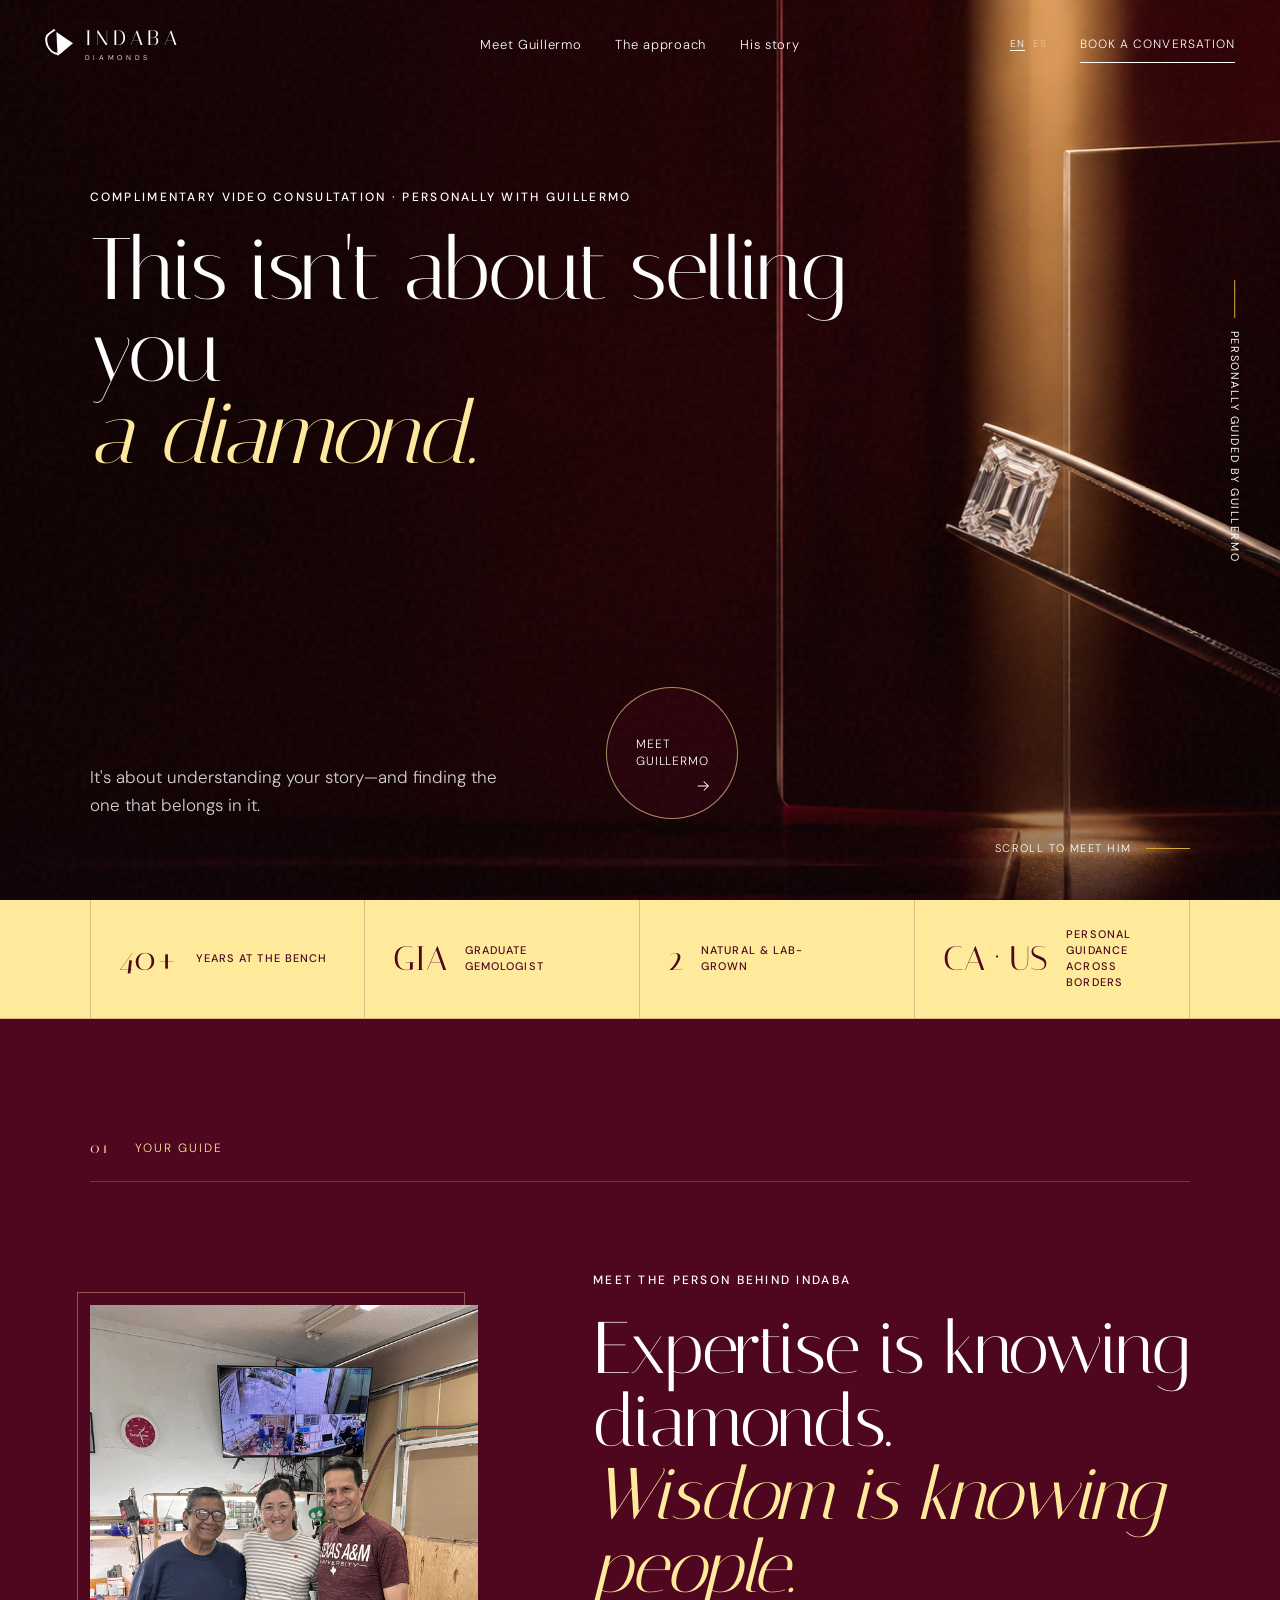
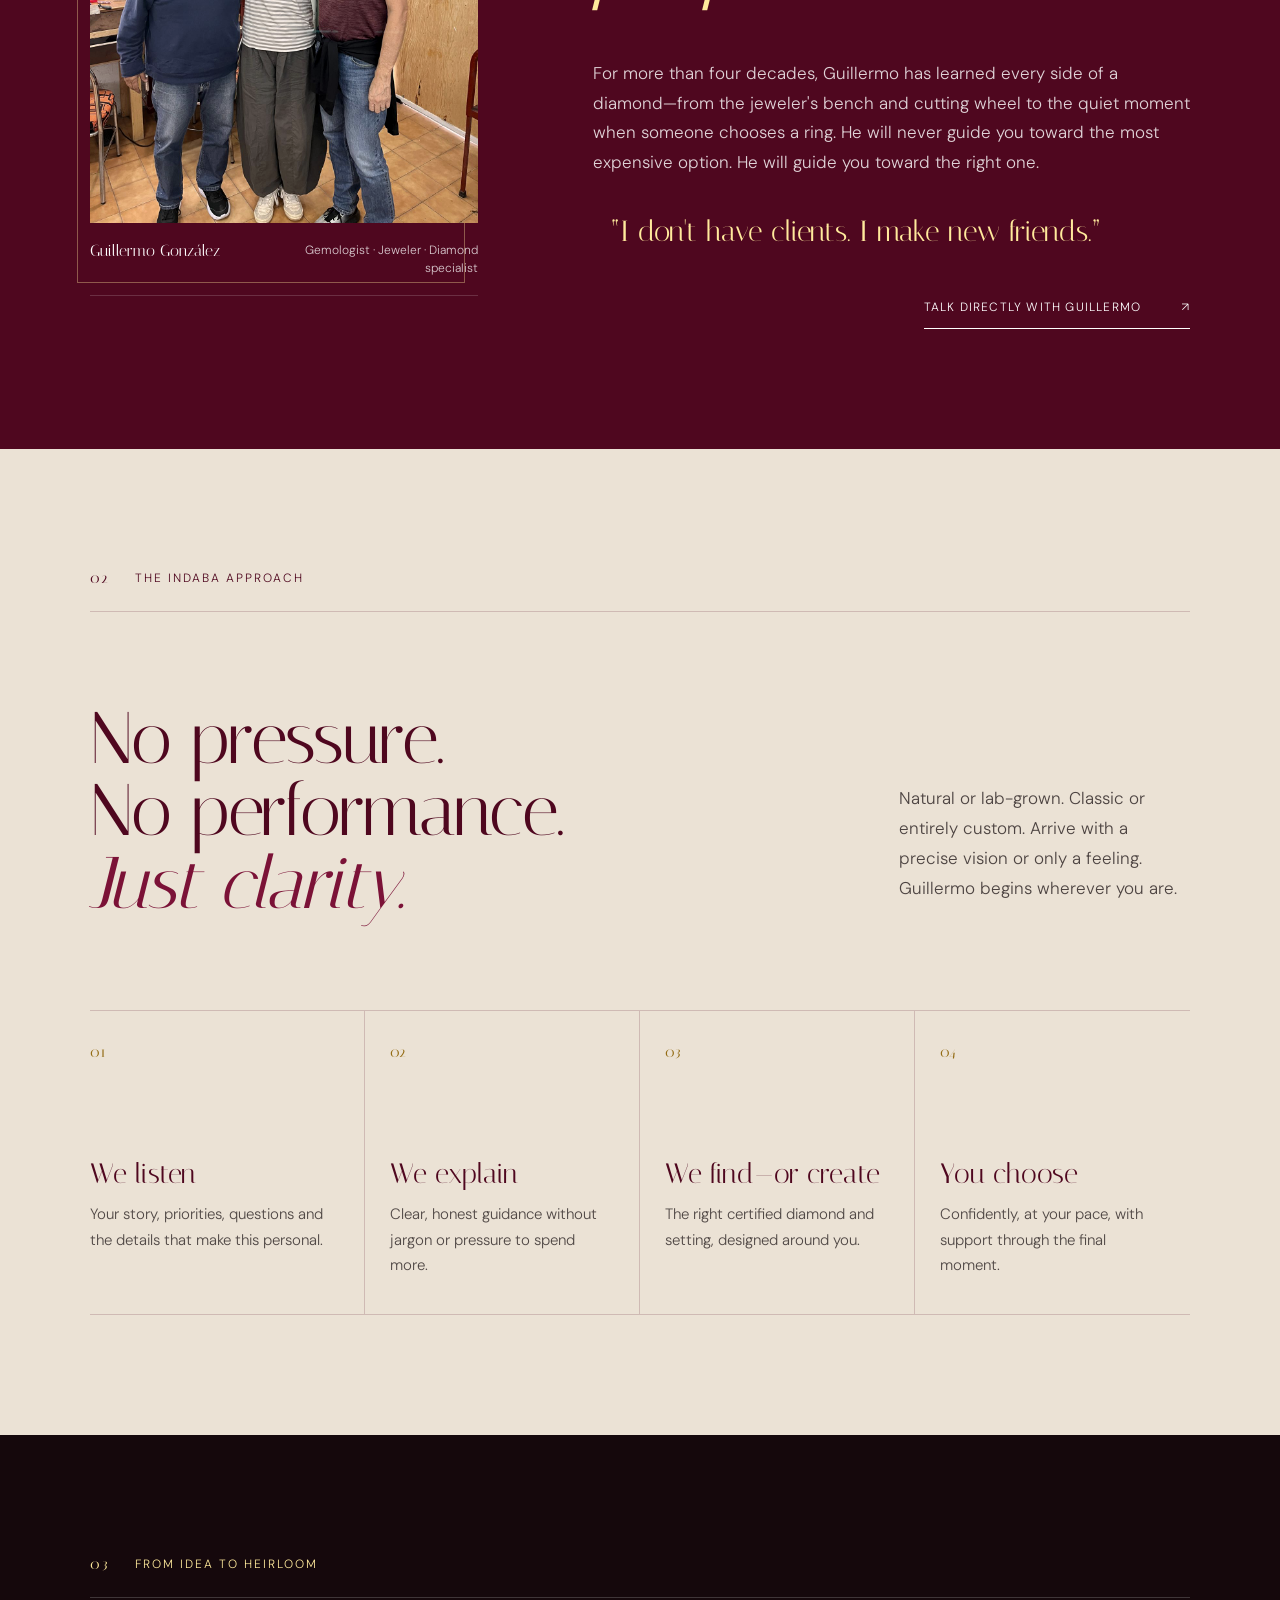
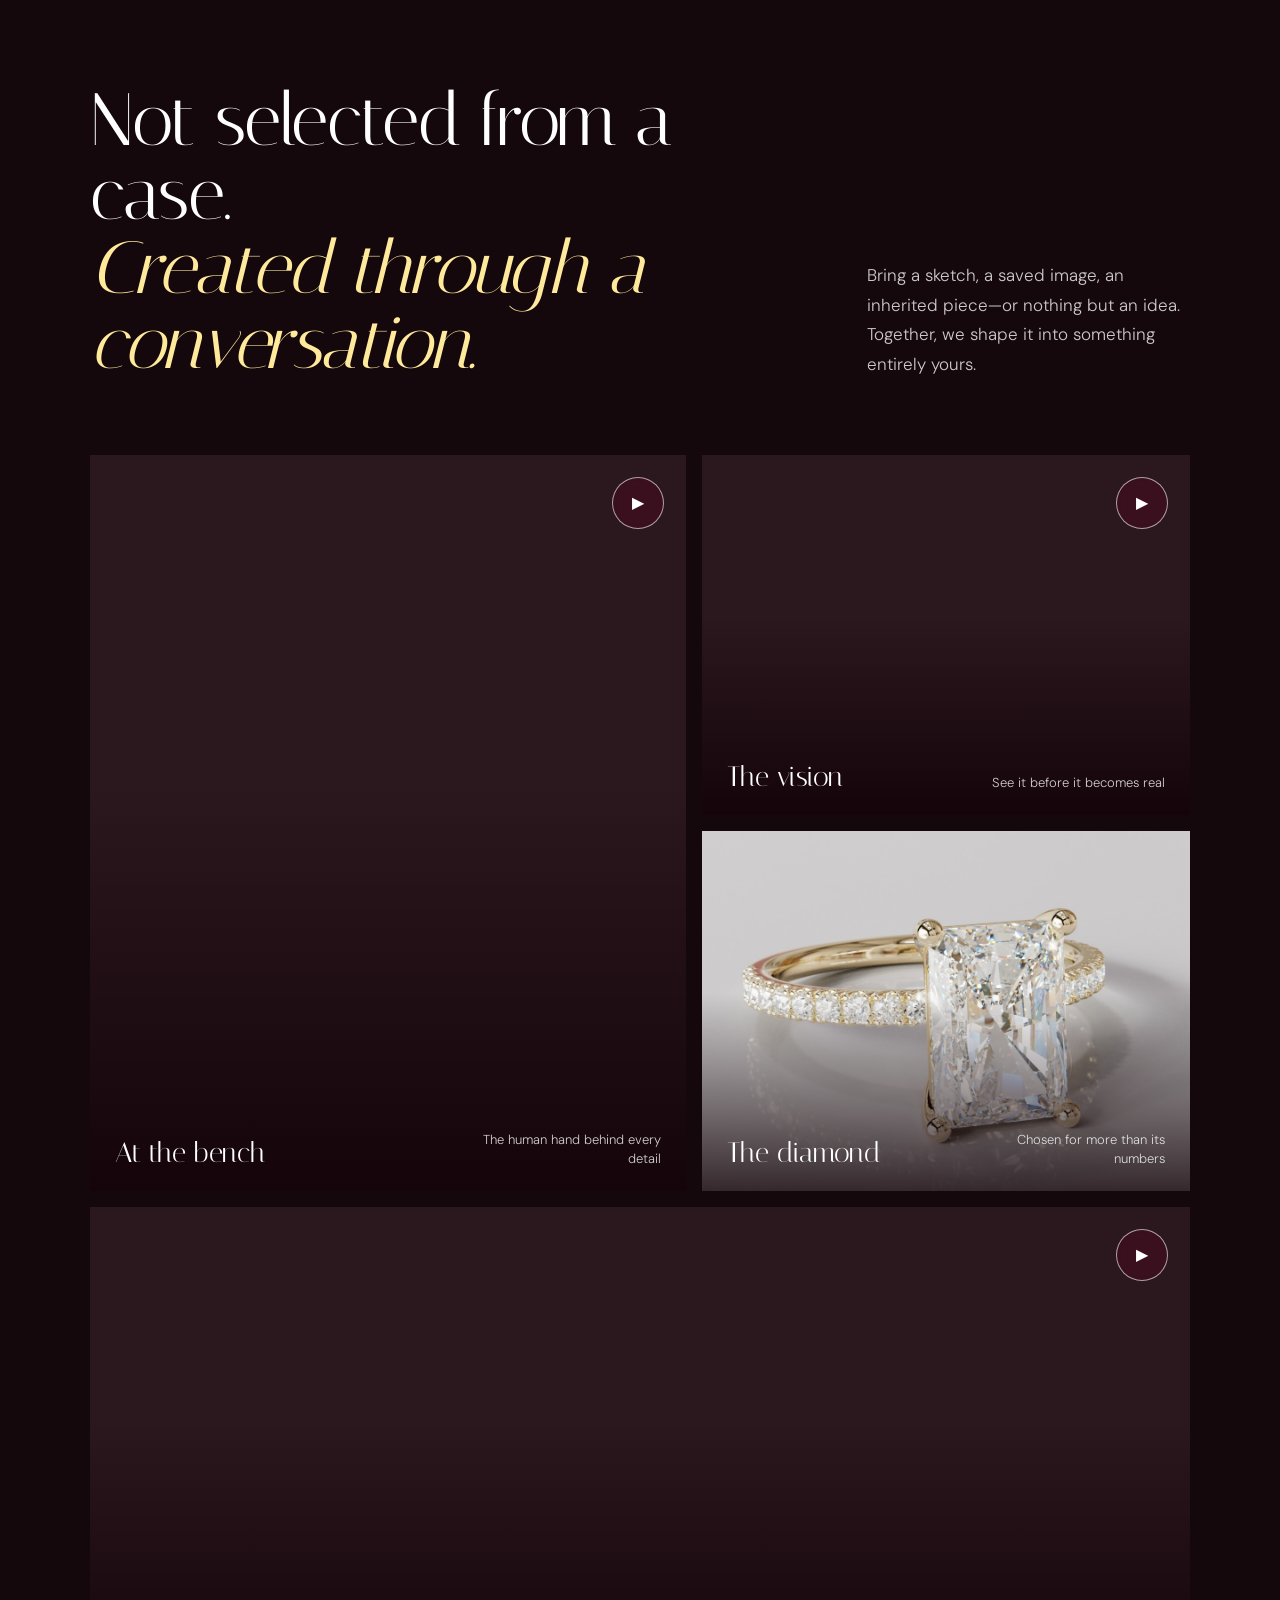
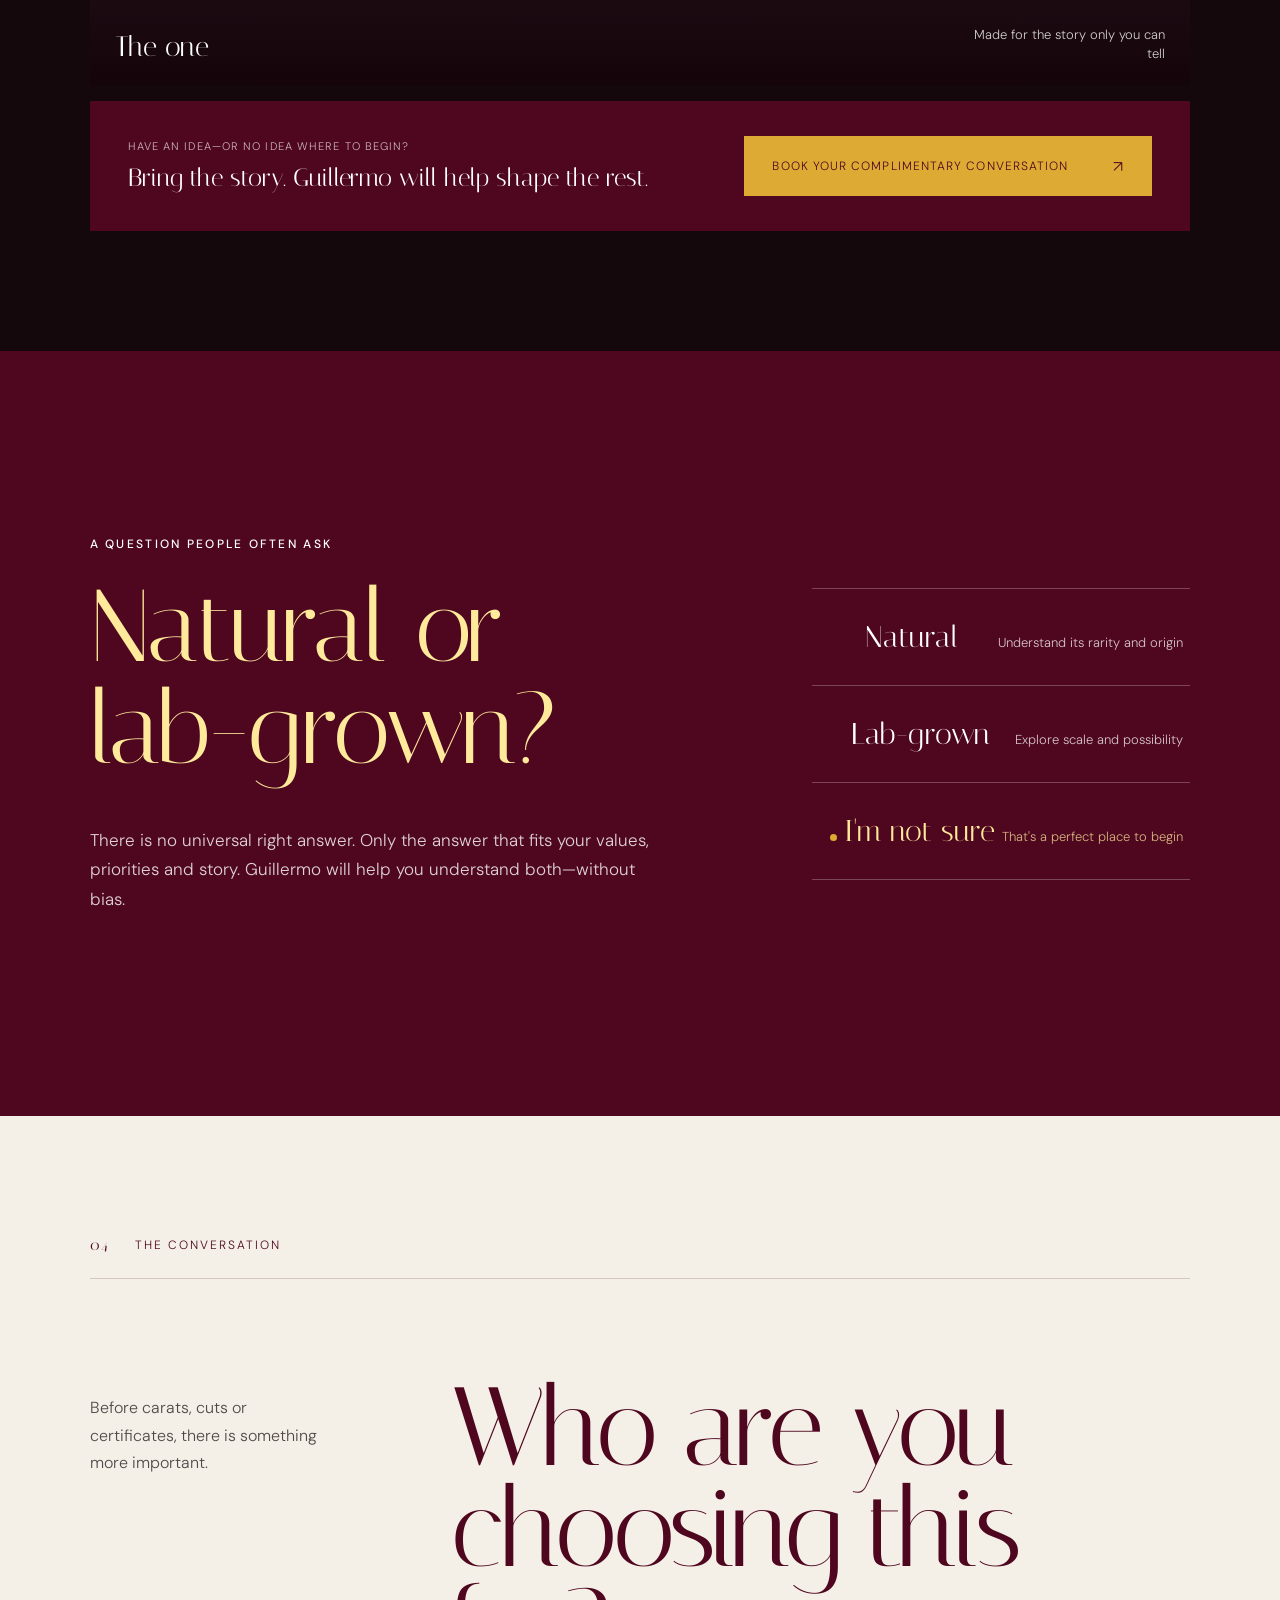
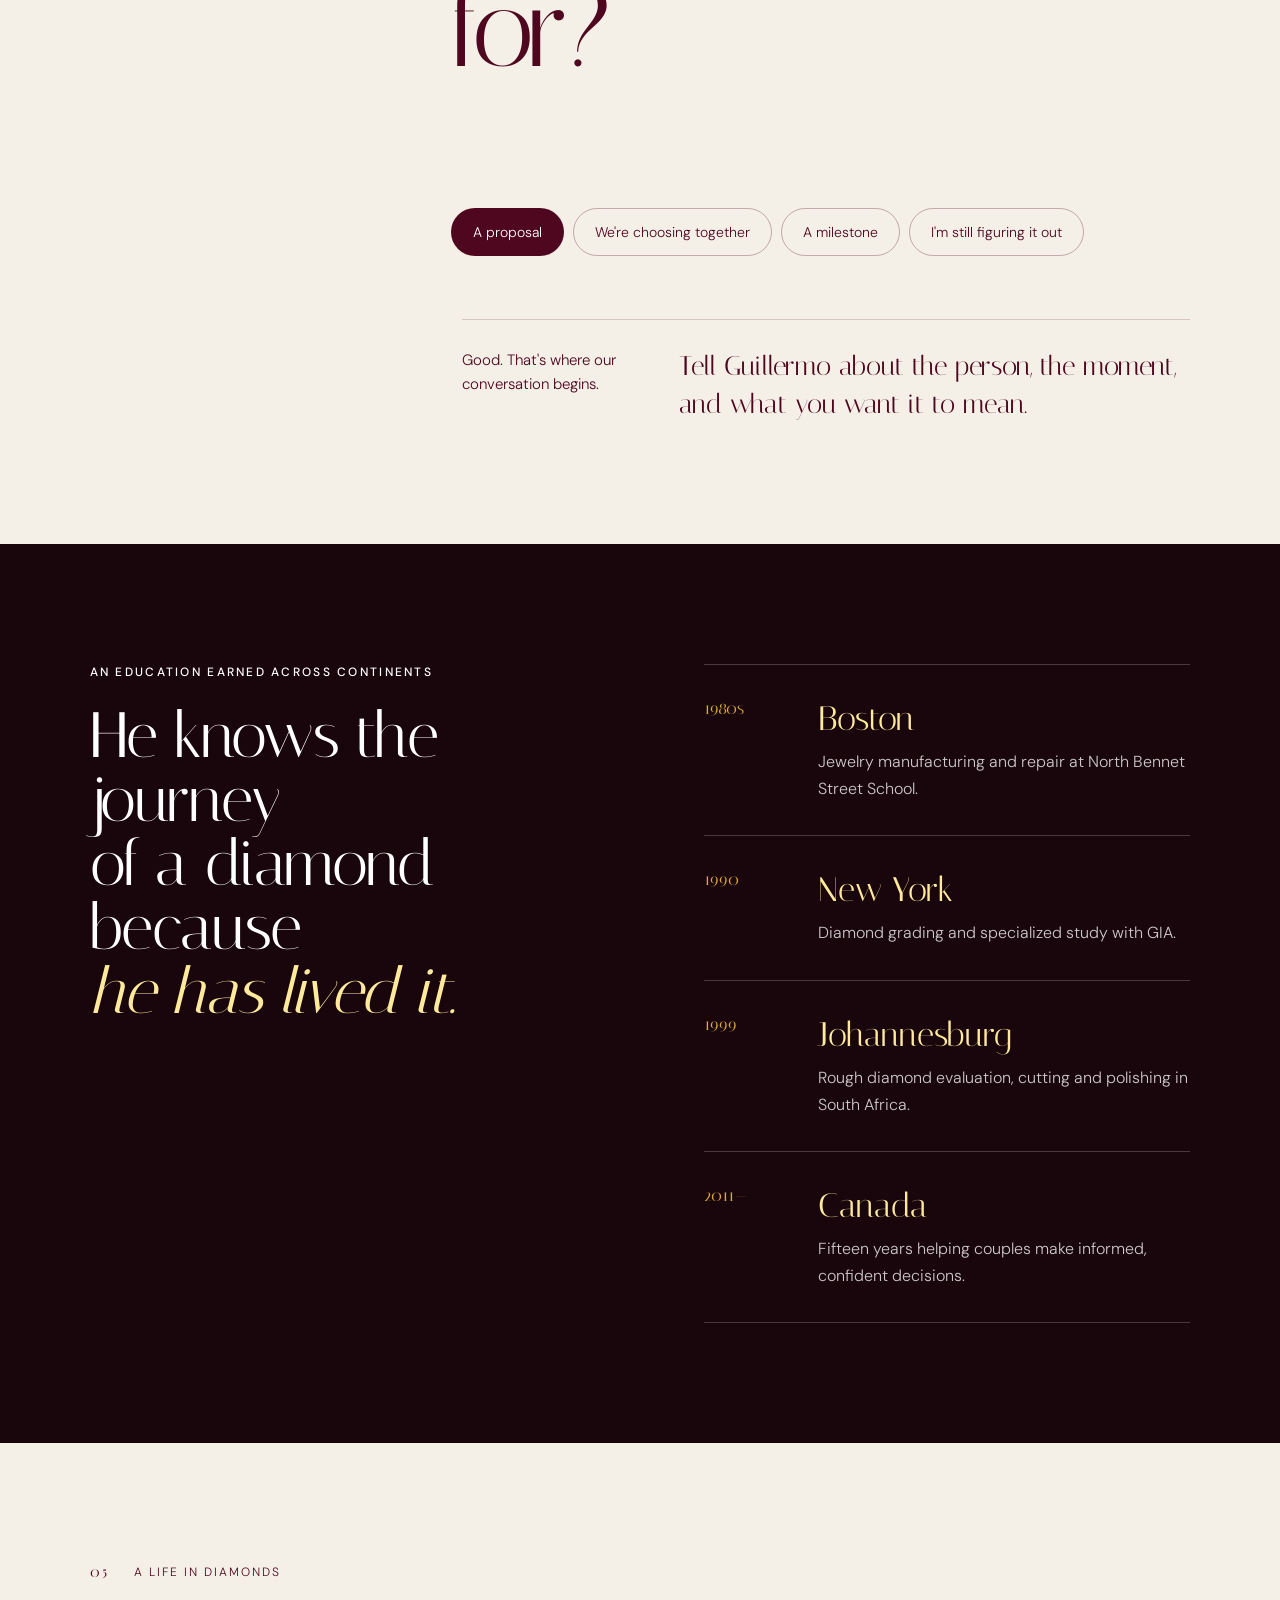
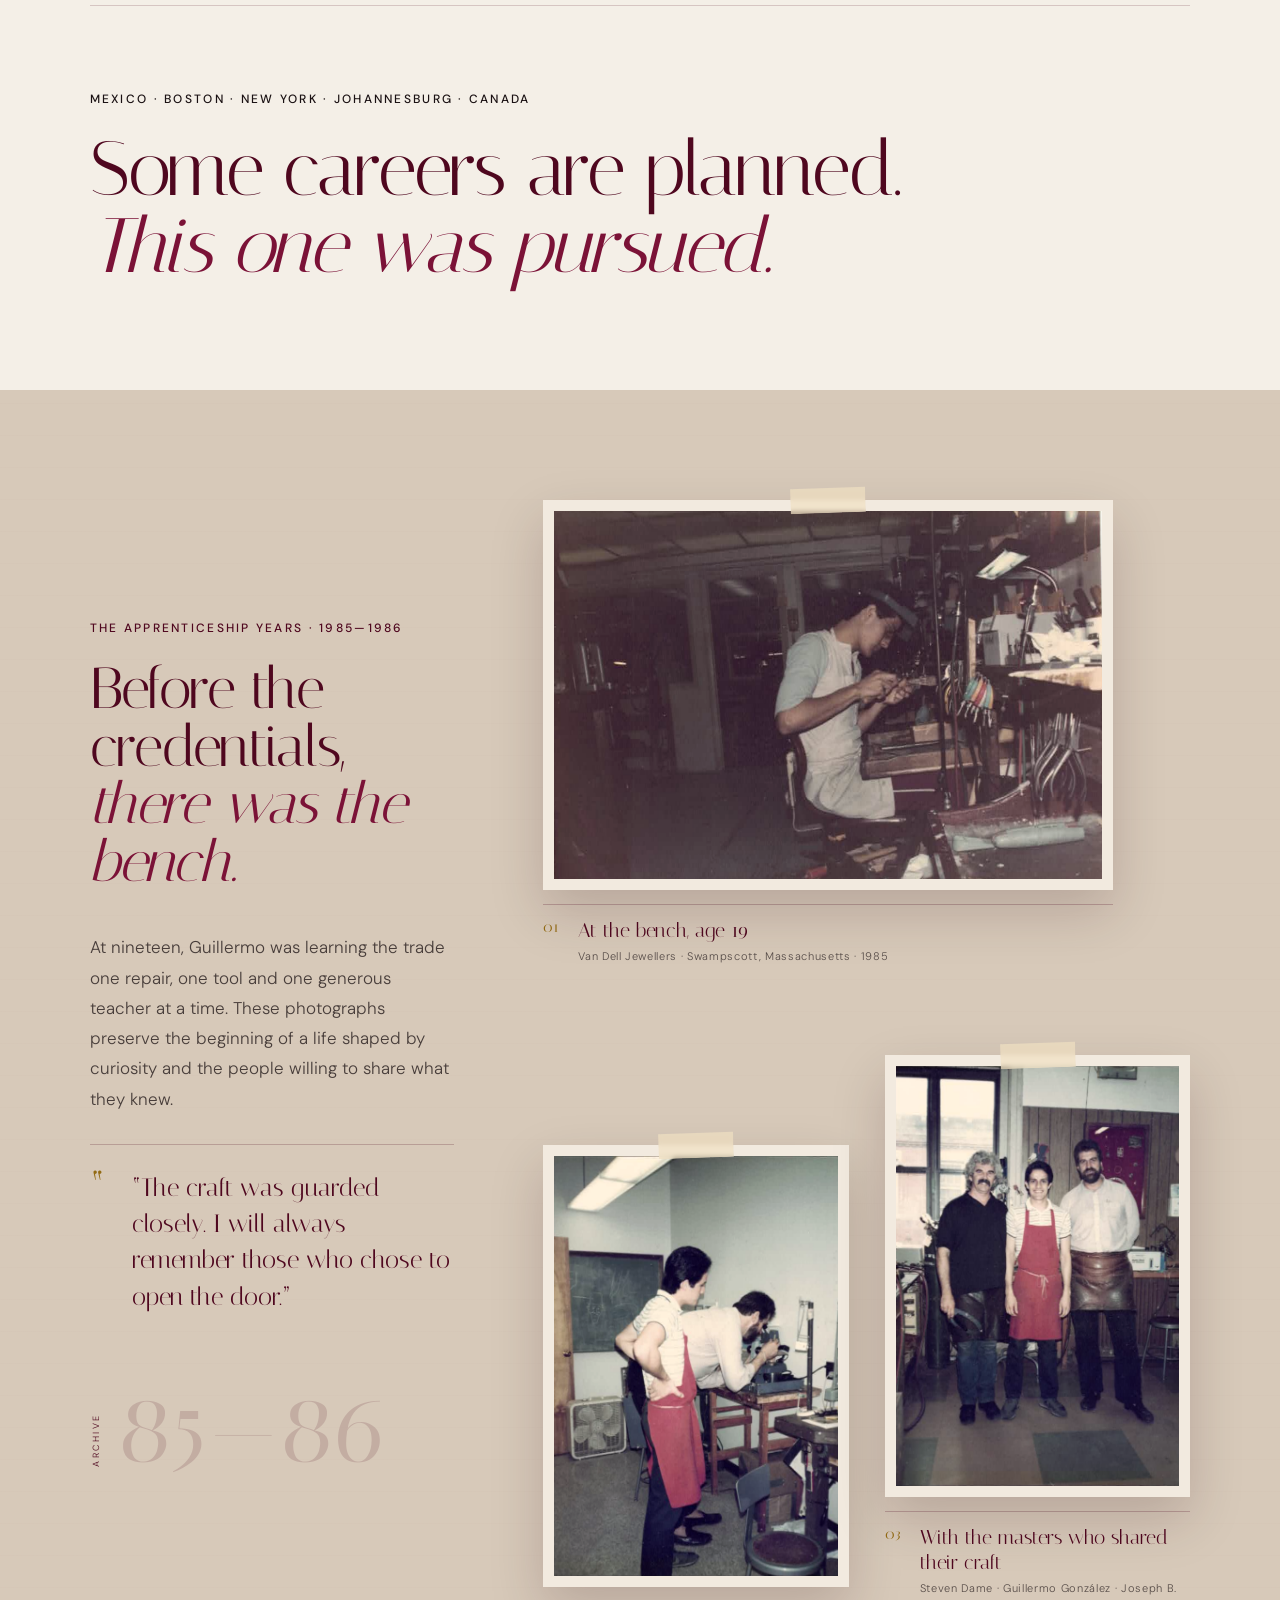
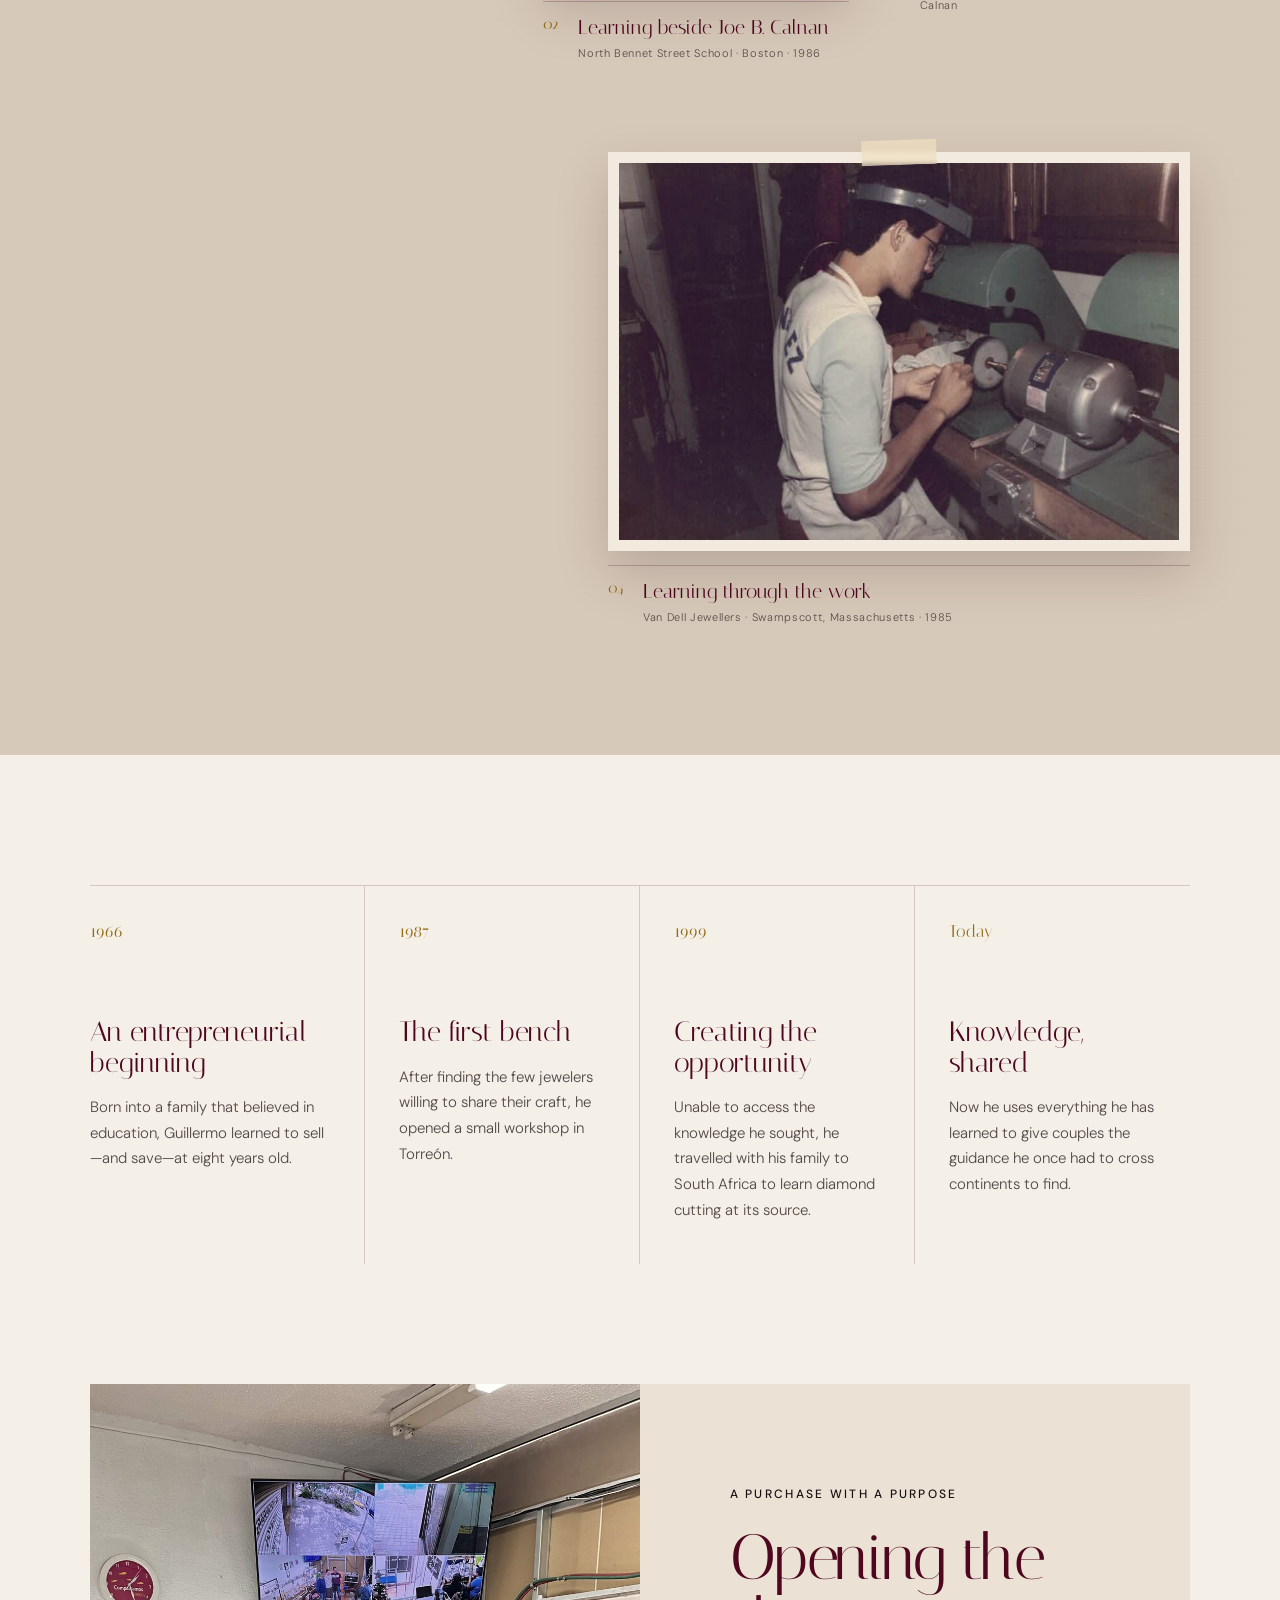
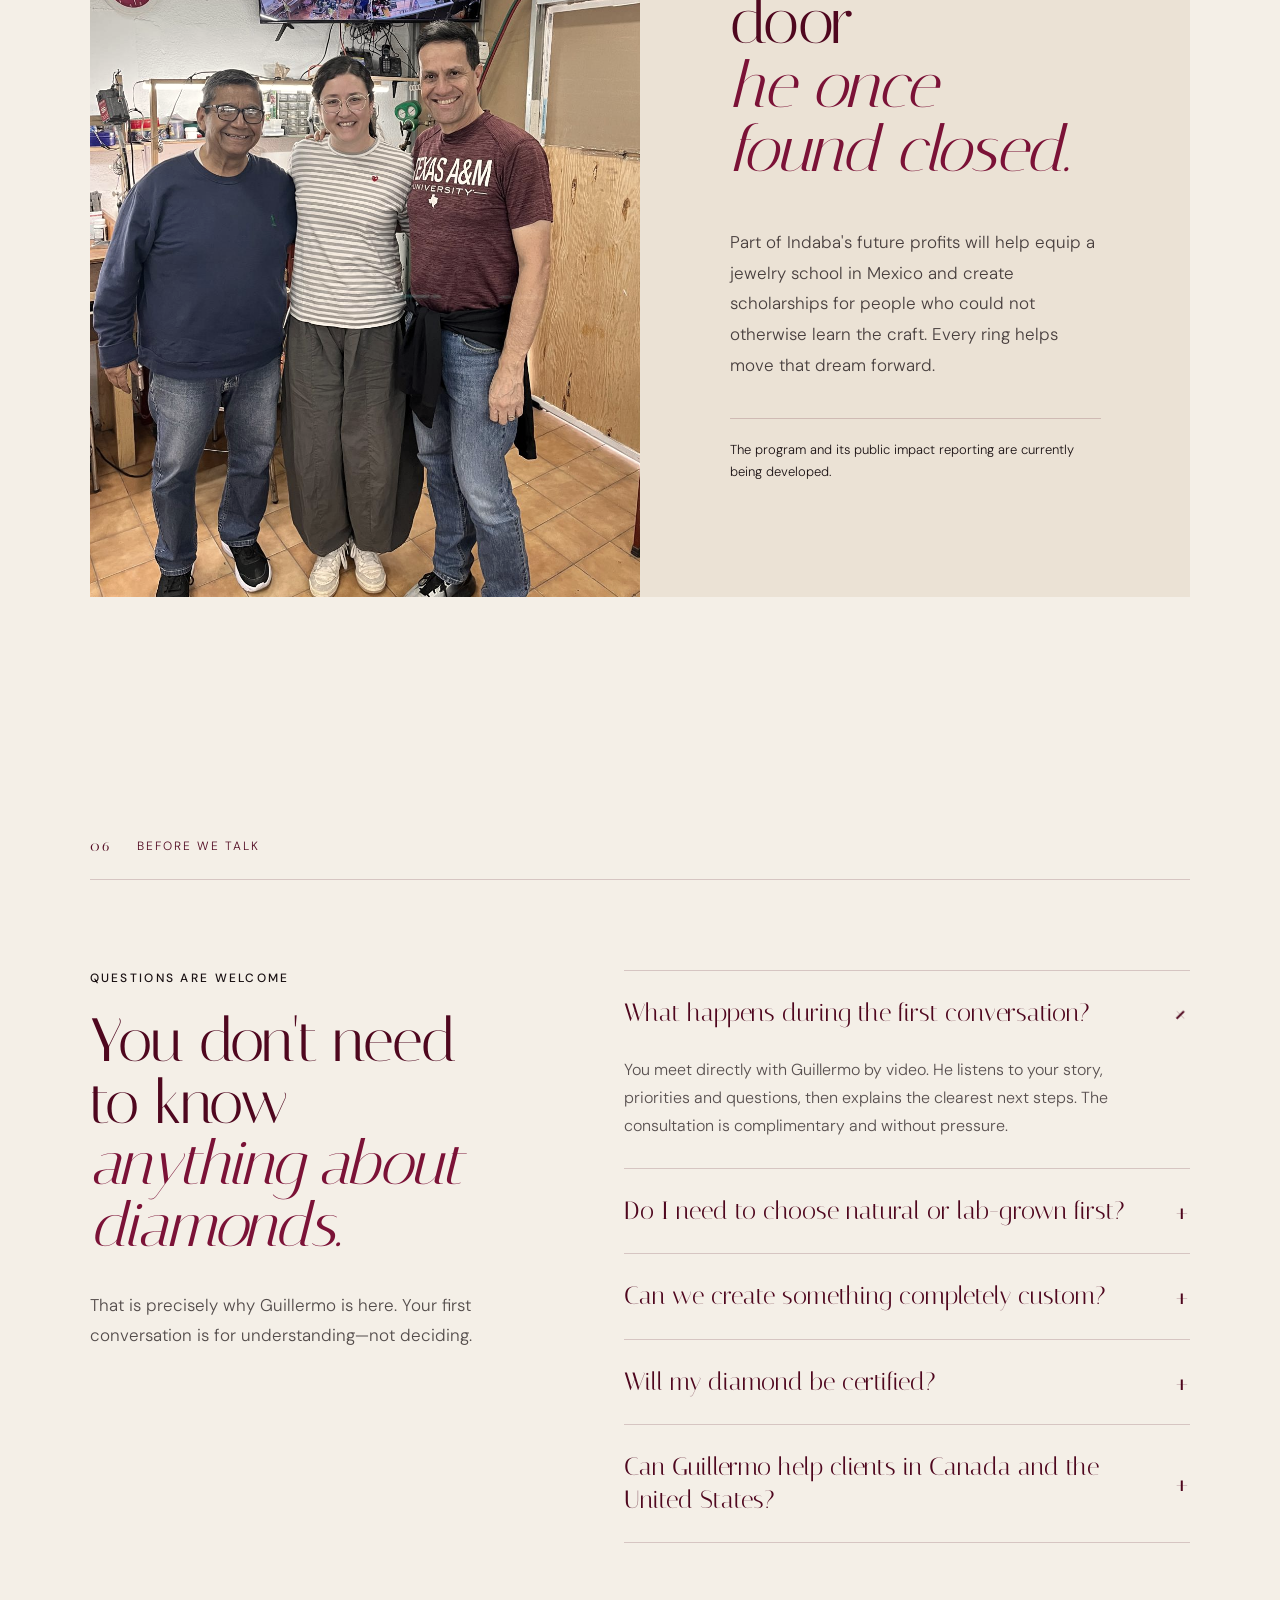
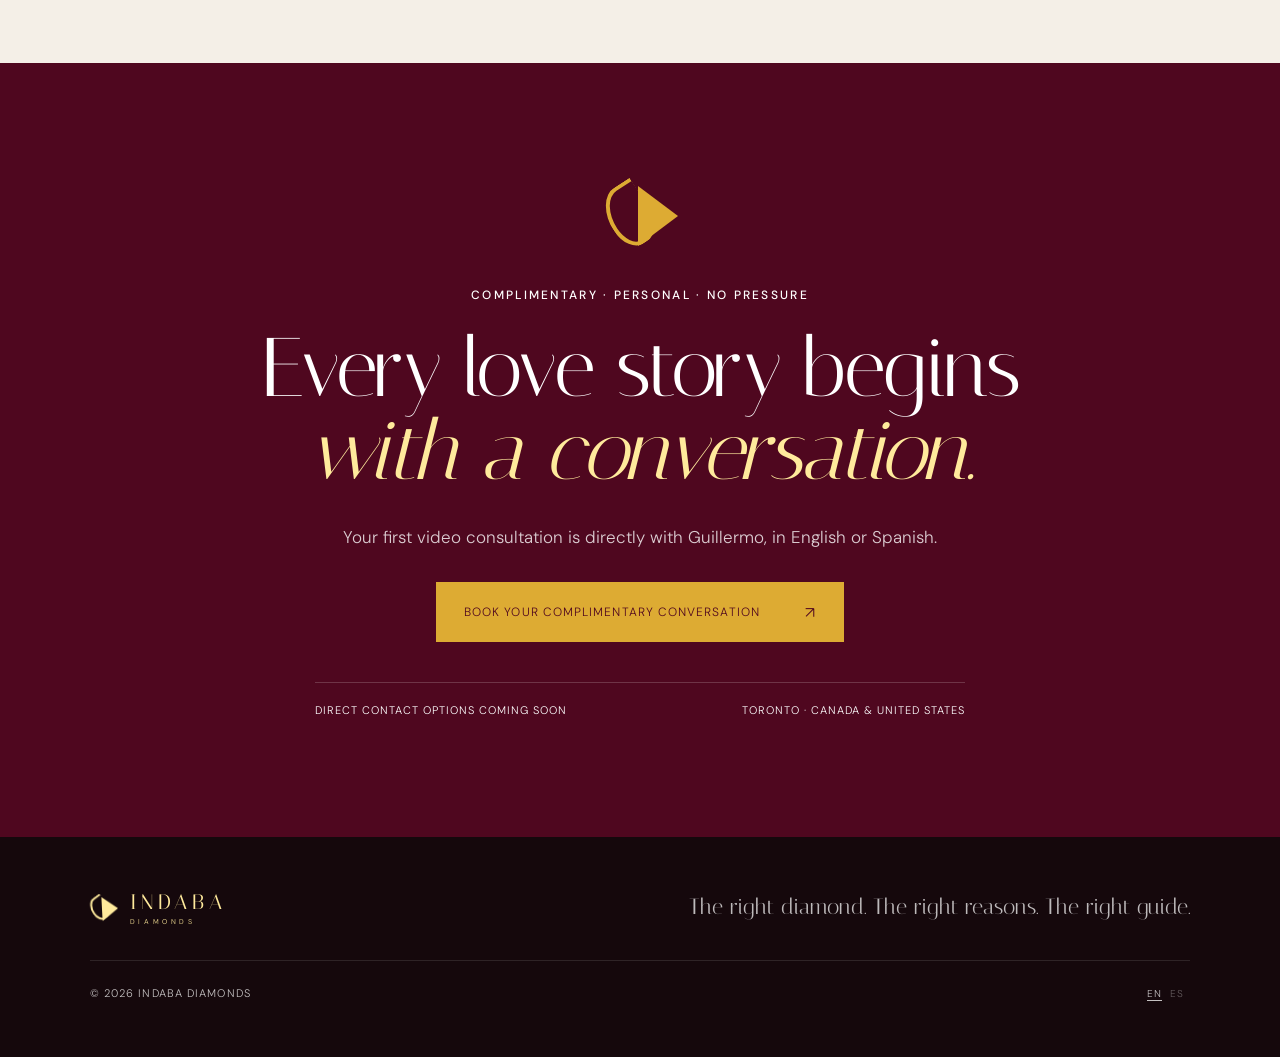
==== index.html @ d5e408a8 "Reorganize homepage for stronger conversion" ====
<!doctype html>
<html lang="en">
  <head>
    <meta charset="UTF-8" />
    <meta name="viewport" content="width=device-width, initial-scale=1.0" />
    <meta name="description" content="A personal diamond consultation with gemologist and jeweler Guillermo González. Custom engagement rings, natural and lab-grown diamonds in Canada and the United States." />
    <meta name="theme-color" content="#4f071f" />
    <title>Indaba Diamonds — The right diamond for your story</title>
    <link rel="preconnect" href="https://fonts.googleapis.com" />
    <link rel="preconnect" href="https://fonts.gstatic.com" crossorigin />
    <link href="https://fonts.googleapis.com/css2?family=DM+Sans:wght@300;400;500;600&family=Italiana&display=swap" rel="stylesheet" />
    <link rel="stylesheet" href="styles.css" />
    <script src="script.js" defer></script>
  </head>
  <body>
    <div class="noise" aria-hidden="true"></div>
    <div class="cursor-dot" aria-hidden="true"></div>

    <header class="site-header" id="top">
      <a class="wordmark" href="#top" aria-label="Indaba Diamonds home">
        <span class="wordmark-mark" aria-hidden="true"><i></i><b></b></span>
        <span><strong>INDABA</strong><small>DIAMONDS</small></span>
      </a>
      <nav class="desktop-nav" aria-label="Main navigation">
        <a href="#meet" data-i18n="navMeet">Meet Guillermo</a>
        <a href="#approach" data-i18n="navApproach">The approach</a>
        <a href="#story" data-i18n="navStory">His story</a>
      </nav>
      <div class="header-actions">
        <button class="language-toggle" aria-label="Cambiar idioma"><span class="active">EN</span><span>ES</span></button>
        <button class="text-button open-booking" data-i18n="navBook">Book a conversation</button>
        <button class="menu-toggle" aria-label="Open menu" aria-expanded="false"><span></span><span></span></button>
      </div>
    </header>

    <div class="mobile-menu" aria-hidden="true">
      <a href="#meet" data-i18n="navMeet">Meet Guillermo</a>
      <a href="#approach" data-i18n="navApproach">The approach</a>
      <a href="#story" data-i18n="navStory">His story</a>
      <button class="button button-gold open-booking" data-i18n="navBook">Book a conversation</button>
    </div>

    <main>
      <section class="hero">
        <div class="hero-image" role="img" aria-label="An emerald-cut diamond held in jeweler's tweezers"></div>
        <div class="hero-shade"></div>
        <div class="hero-content">
          <p class="eyebrow reveal" data-i18n="heroEyebrow">Complimentary video consultation · Personally with Guillermo</p>
          <h1 class="reveal">
            <span data-i18n="heroLine1">This isn't about selling you</span>
            <em data-i18n="heroLine2">a diamond.</em>
          </h1>
          <div class="hero-bottom reveal">
            <p data-i18n="heroBody">It's about understanding your story—and finding the one that belongs in it.</p>
            <button class="circle-cta open-booking" aria-label="Begin the conversation">
              <span data-i18n="begin">Meet<br />Guillermo</span>
              <svg viewBox="0 0 24 24" aria-hidden="true"><path d="M5 12h13M13 6l6 6-6 6"/></svg>
            </button>
          </div>
        </div>
        <div class="hero-note"><span></span><b data-i18n="personally">Personally guided by Guillermo</b></div>
        <a class="scroll-cue" href="#opening"><span data-i18n="scroll">Scroll to meet him</span><i></i></a>
      </section>

      <section class="trust-strip" aria-label="Indaba Diamonds credentials">
        <div><strong>40+</strong><span data-i18n="trustYears">Years at the bench</span></div>
        <div><strong>GIA</strong><span data-i18n="trustGia">Graduate Gemologist</span></div>
        <div><strong>2</strong><span data-i18n="trustBoth">Natural & lab-grown</span></div>
        <div><strong>CA · US</strong><span data-i18n="trustRegion">Personal guidance across borders</span></div>
      </section>

      <section class="opening section" id="opening">
        <div class="chapter-label"><span>04</span><span data-i18n="chapterConversation">The conversation</span></div>
        <div class="opening-grid">
          <p class="side-note reveal" data-i18n="openingSide">Before carats, cuts or certificates, there is something more important.</p>
          <h2 class="display-question reveal" data-i18n="openingQuestion">Who are you choosing this for?</h2>
          <div class="conversation-picker reveal" role="group" aria-label="Choose your journey">
            <button data-choice="proposal" class="choice active" data-i18n="choiceProposal">A proposal</button>
            <button data-choice="together" class="choice" data-i18n="choiceTogether">We're choosing together</button>
            <button data-choice="milestone" class="choice" data-i18n="choiceMilestone">A milestone</button>
            <button data-choice="unsure" class="choice" data-i18n="choiceUnsure">I'm still figuring it out</button>
          </div>
        </div>
        <p class="conversation-response reveal" aria-live="polite">
          <span data-i18n="answerLead">Good. That's where our conversation begins.</span>
          <strong id="choice-response" data-i18n="answerProposal">Tell Guillermo about the person, the moment, and what you want it to mean.</strong>
        </p>
      </section>

      <section class="meet section" id="meet">
        <div class="chapter-label light"><span>01</span><span data-i18n="chapterGuide">Your guide</span></div>
        <div class="meet-layout">
          <div class="portrait-wrap reveal">
            <img src="guillermo_equipo.jpeg" alt="Guillermo González visiting a jewelry workshop" loading="lazy" />
            <div class="portrait-caption"><span>Guillermo González</span><small data-i18n="portraitRole">Gemologist · Jeweler · Diamond specialist</small></div>
          </div>
          <div class="meet-copy">
            <p class="eyebrow reveal" data-i18n="meetEyebrow">Meet the person behind Indaba</p>
            <h2 class="reveal" data-i18n="meetTitle">Expertise is knowing diamonds.<br /><em>Wisdom is knowing people.</em></h2>
            <p class="large-copy reveal" data-i18n="meetBody">For more than four decades, Guillermo has learned every side of a diamond—from the jeweler's bench and cutting wheel to the quiet moment when someone chooses a ring. He will never guide you toward the most expensive option. He will guide you toward the right one.</p>
            <blockquote class="reveal" data-i18n="meetQuote">“I don't have clients. I make new friends.”</blockquote>
            <button class="line-link open-booking reveal"><span data-i18n="talkGuillermo">Talk directly with Guillermo</span><i>↗</i></button>
          </div>
        </div>
      </section>

      <section class="credentials section" aria-label="Experience">
        <div class="credential-intro reveal">
          <p class="eyebrow" data-i18n="earnedEyebrow">An education earned across continents</p>
          <h2 data-i18n="earnedTitle">He knows the journey<br />of a diamond because<br /><em>he has lived it.</em></h2>
        </div>
        <div class="credential-list">
          <article class="credential reveal"><span>1980s</span><div><h3>Boston</h3><p data-i18n="credBoston">Jewelry manufacturing and repair at North Bennet Street School.</p></div></article>
          <article class="credential reveal"><span>1990</span><div><h3>New York</h3><p data-i18n="credNewYork">Diamond grading and specialized study with GIA.</p></div></article>
          <article class="credential reveal"><span>1999</span><div><h3>Johannesburg</h3><p data-i18n="credJoburg">Rough diamond evaluation, cutting and polishing in South Africa.</p></div></article>
          <article class="credential reveal"><span>2011—</span><div><h3>Canada</h3><p data-i18n="credCanada">Fifteen years helping couples make informed, confident decisions.</p></div></article>
        </div>
      </section>

      <section class="approach section" id="approach">
        <div class="chapter-label"><span>02</span><span data-i18n="chapterApproach">The Indaba approach</span></div>
        <div class="approach-head">
          <h2 class="reveal" data-i18n="approachTitle">No pressure.<br />No performance.<br /><em>Just clarity.</em></h2>
          <p class="reveal" data-i18n="approachBody">Natural or lab-grown. Classic or entirely custom. Arrive with a precise vision or only a feeling. Guillermo begins wherever you are.</p>
        </div>
        <div class="method-grid">
          <article class="method-card reveal"><span>01</span><h3 data-i18n="methodListen">We listen</h3><p data-i18n="methodListenBody">Your story, priorities, questions and the details that make this personal.</p></article>
          <article class="method-card reveal"><span>02</span><h3 data-i18n="methodExplain">We explain</h3><p data-i18n="methodExplainBody">Clear, honest guidance without jargon or pressure to spend more.</p></article>
          <article class="method-card reveal"><span>03</span><h3 data-i18n="methodCreate">We find—or create</h3><p data-i18n="methodCreateBody">The right certified diamond and setting, designed around you.</p></article>
          <article class="method-card reveal"><span>04</span><h3 data-i18n="methodDeliver">You choose</h3><p data-i18n="methodDeliverBody">Confidently, at your pace, with support through the final moment.</p></article>
        </div>
      </section>

      <section class="diamond-dialogue section">
        <div class="diamond-dialogue-copy">
          <p class="eyebrow reveal" data-i18n="dialogueEyebrow">A question people often ask</p>
          <h2 class="reveal" data-i18n="dialogueTitle">Natural or<br />lab-grown?</h2>
          <p class="answer-text reveal" id="diamond-answer" data-i18n="diamondNeutral">There is no universal right answer. Only the answer that fits your values, priorities and story. Guillermo will help you understand both—without bias.</p>
        </div>
        <div class="diamond-selector reveal">
          <button data-diamond="natural"><span data-i18n="natural">Natural</span><small data-i18n="learnNatural">Understand its rarity and origin</small></button>
          <button data-diamond="lab"><span data-i18n="lab">Lab-grown</span><small data-i18n="learnLab">Explore scale and possibility</small></button>
          <button class="active" data-diamond="unsure"><span data-i18n="notSure">I'm not sure</span><small data-i18n="learnUnsure">That's a perfect place to begin</small></button>
        </div>
      </section>

      <section class="craft section">
        <div class="chapter-label light"><span>03</span><span data-i18n="chapterCraft">From idea to heirloom</span></div>
        <div class="craft-heading">
          <h2 class="reveal" data-i18n="craftTitle">Not selected from a case.<br /><em>Created through a conversation.</em></h2>
          <p class="reveal" data-i18n="craftBody">Bring a sketch, a saved image, an inherited piece—or nothing but an idea. Together, we shape it into something entirely yours.</p>
        </div>
        <div class="media-story">
          <figure class="media-card media-tall reveal">
            <video src="proceso.mp4" muted loop playsinline preload="metadata"></video>
            <button class="video-toggle" aria-label="Play process video">▶</button>
            <figcaption><span data-i18n="mediaMaking">At the bench</span><small data-i18n="mediaMakingSub">The human hand behind every detail</small></figcaption>
          </figure>
          <figure class="media-card reveal">
            <video src="video_render.mp4" muted loop playsinline preload="metadata"></video>
            <button class="video-toggle" aria-label="Play ring render video">▶</button>
            <figcaption><span data-i18n="mediaVision">The vision</span><small data-i18n="mediaVisionSub">See it before it becomes real</small></figcaption>
          </figure>
          <figure class="media-card reveal">
            <img src="anillo.jpeg" alt="Radiant-cut diamond engagement ring" loading="lazy" />
            <figcaption><span data-i18n="mediaDiamond">The diamond</span><small data-i18n="mediaDiamondSub">Chosen for more than its numbers</small></figcaption>
          </figure>
          <figure class="media-card media-wide reveal">
            <video src="viedo_anillos.mp4" muted loop playsinline preload="metadata"></video>
            <button class="video-toggle" aria-label="Play finished ring video">▶</button>
            <figcaption><span data-i18n="mediaOne">The one</span><small data-i18n="mediaOneSub">Made for the story only you can tell</small></figcaption>
          </figure>
        </div>
        <div class="craft-cta reveal">
          <div><span data-i18n="craftCtaLabel">Have an idea—or no idea where to begin?</span><strong data-i18n="craftCtaTitle">Bring the story. Guillermo will help shape the rest.</strong></div>
          <button class="button button-gold open-booking"><span data-i18n="bookFree">Book your complimentary conversation</span><i>↗</i></button>
        </div>
      </section>

      <section class="story section" id="story">
        <div class="chapter-label"><span>05</span><span data-i18n="chapterStory">A life in diamonds</span></div>
        <div class="story-intro">
          <p class="eyebrow reveal">Mexico · Boston · New York · Johannesburg · Canada</p>
          <h2 class="reveal" data-i18n="storyTitle">Some careers are planned.<br /><em>This one was pursued.</em></h2>
        </div>
        <div class="archive" id="archive-years">
          <aside class="archive-copy reveal">
            <p class="eyebrow" data-i18n="archiveEyebrow">The apprenticeship years · 1985—1986</p>
            <h3 data-i18n="archiveTitle">Before the credentials,<br /><em>there was the bench.</em></h3>
            <p data-i18n="archiveBody">At nineteen, Guillermo was learning the trade one repair, one tool and one generous teacher at a time. These photographs preserve the beginning of a life shaped by curiosity and the people willing to share what they knew.</p>
            <blockquote data-i18n="archiveQuote">“The craft was guarded closely. I will always remember those who chose to open the door.”</blockquote>
            <div class="archive-index" aria-hidden="true"><span>ARCHIVE</span><strong>85—86</strong></div>
          </aside>
          <div class="archive-gallery">
            <figure class="archive-photo archive-landscape archive-one reveal">
              <div class="photo-frame"><img src="assets/images/history/guillermo-van-dell-bench-1985.png" alt="Guillermo working at a jeweler's bench at age nineteen in 1985" loading="lazy" /></div>
              <figcaption><b>01</b><p><span data-i18n="archivePhoto1">At the bench, age 19</span><small data-i18n="archivePhoto1Sub">Van Dell Jewellers · Swampscott, Massachusetts · 1985</small></p></figcaption>
            </figure>
            <figure class="archive-photo archive-portrait archive-two reveal">
              <div class="photo-frame"><img src="assets/images/history/guillermo-joe-calnan-1986.png" alt="Guillermo with his teacher Joseph Calnan at North Bennet Street School in 1986" loading="lazy" /></div>
              <figcaption><b>02</b><p><span data-i18n="archivePhoto2">Learning beside Joe B. Calnan</span><small data-i18n="archivePhoto2Sub">North Bennet Street School · Boston · 1986</small></p></figcaption>
            </figure>
            <figure class="archive-photo archive-portrait archive-three reveal">
              <div class="photo-frame"><img src="assets/images/history/north-bennet-masters-1986.png" alt="Steven Dame, Guillermo González and Joseph Calnan at North Bennet Street School" loading="lazy" /></div>
              <figcaption><b>03</b><p><span data-i18n="archivePhoto3">With the masters who shared their craft</span><small data-i18n="archivePhoto3Sub">Steven Dame · Guillermo González · Joseph B. Calnan</small></p></figcaption>
            </figure>
            <figure class="archive-photo archive-landscape archive-four reveal">
              <div class="photo-frame"><img src="assets/images/history/guillermo-polishing-1985.png" alt="Guillermo polishing jewelry at Van Dell Jewellers in 1985" loading="lazy" /></div>
              <figcaption><b>04</b><p><span data-i18n="archivePhoto4">Learning through the work</span><small data-i18n="archivePhoto4Sub">Van Dell Jewellers · Swampscott, Massachusetts · 1985</small></p></figcaption>
            </figure>
          </div>
        </div>
        <div class="story-rail">
          <article class="story-stop reveal"><b>1966</b><h3 data-i18n="storyRootTitle">An entrepreneurial beginning</h3><p data-i18n="storyRoot">Born into a family that believed in education, Guillermo learned to sell—and save—at eight years old.</p></article>
          <article class="story-stop reveal"><b>1987</b><h3 data-i18n="storyBenchTitle">The first bench</h3><p data-i18n="storyBench">After finding the few jewelers willing to share their craft, he opened a small workshop in Torreón.</p></article>
          <article class="story-stop reveal"><b>1999</b><h3 data-i18n="storyOpportunityTitle">Creating the opportunity</h3><p data-i18n="storyOpportunity">Unable to access the knowledge he sought, he travelled with his family to South Africa to learn diamond cutting at its source.</p></article>
          <article class="story-stop reveal"><b>Today</b><h3 data-i18n="storyTodayTitle">Knowledge, shared</h3><p data-i18n="storyToday">Now he uses everything he has learned to give couples the guidance he once had to cross continents to find.</p></article>
        </div>
      </section>

      <section class="purpose section">
        <div class="purpose-image reveal"><img src="guillermo_equipo.jpeg" alt="Guillermo with members of a jewelry workshop in Mexico" loading="lazy" /></div>
        <div class="purpose-copy">
          <p class="eyebrow reveal" data-i18n="purposeEyebrow">A purchase with a purpose</p>
          <h2 class="reveal" data-i18n="purposeTitle">Opening the door<br /><em>he once found closed.</em></h2>
          <p class="reveal" data-i18n="purposeBody">Part of Indaba's future profits will help equip a jewelry school in Mexico and create scholarships for people who could not otherwise learn the craft. Every ring helps move that dream forward.</p>
          <p class="purpose-note reveal" data-i18n="purposeNote">The program and its public impact reporting are currently being developed.</p>
        </div>
      </section>

      <section class="faq section" id="faq">
        <div class="chapter-label"><span>06</span><span data-i18n="chapterFaq">Before we talk</span></div>
        <div class="faq-layout">
          <div class="faq-intro reveal">
            <p class="eyebrow" data-i18n="faqEyebrow">Questions are welcome</p>
            <h2 data-i18n="faqTitle">You don't need to know<br /><em>anything about diamonds.</em></h2>
            <p data-i18n="faqBody">That is precisely why Guillermo is here. Your first conversation is for understanding—not deciding.</p>
          </div>
          <div class="faq-list reveal">
            <details open>
              <summary><span data-i18n="faqOneQ">What happens during the first conversation?</span><i>+</i></summary>
              <p data-i18n="faqOneA">You meet directly with Guillermo by video. He listens to your story, priorities and questions, then explains the clearest next steps. The consultation is complimentary and without pressure.</p>
            </details>
            <details>
              <summary><span data-i18n="faqTwoQ">Do I need to choose natural or lab-grown first?</span><i>+</i></summary>
              <p data-i18n="faqTwoA">No. Indaba works with both. Guillermo will explain the differences honestly and help you decide which option fits your values and priorities.</p>
            </details>
            <details>
              <summary><span data-i18n="faqThreeQ">Can we create something completely custom?</span><i>+</i></summary>
              <p data-i18n="faqThreeA">Yes. You can bring a sketch, a reference, an existing piece or simply an idea. Guillermo can guide the diamond selection and the complete custom design process.</p>
            </details>
            <details>
              <summary><span data-i18n="faqFourQ">Will my diamond be certified?</span><i>+</i></summary>
              <p data-i18n="faqFourA">Yes. Certification and the relevant characteristics of your diamond will be explained clearly before you make a decision.</p>
            </details>
            <details>
              <summary><span data-i18n="faqFiveQ">Can Guillermo help clients in Canada and the United States?</span><i>+</i></summary>
              <p data-i18n="faqFiveA">Yes. Consultations are available in English or Spanish for clients across Canada and the United States.</p>
            </details>
          </div>
        </div>
      </section>

      <section class="final-cta section">
        <div class="final-symbol" aria-hidden="true"><i></i><b></b></div>
        <p class="eyebrow reveal" data-i18n="finalEyebrow">Complimentary · Personal · No pressure</p>
        <h2 class="reveal" data-i18n="finalTitle">Every love story begins<br /><em>with a conversation.</em></h2>
        <p class="reveal" data-i18n="finalBody">Your first video consultation is directly with Guillermo, in English or Spanish.</p>
        <button class="button button-gold open-booking reveal"><span data-i18n="bookFree">Book your complimentary conversation</span><i>↗</i></button>
        <div class="contact-options reveal"><span data-i18n="comingSoon">Direct contact options coming soon</span><span>Toronto · Canada & United States</span></div>
      </section>
    </main>

    <footer>
      <a class="wordmark footer-wordmark" href="#top">
        <span class="wordmark-mark"><i></i><b></b></span>
        <span><strong>INDABA</strong><small>DIAMONDS</small></span>
      </a>
      <p data-i18n="footerTag">The right diamond. The right reasons. The right guide.</p>
      <div><span>© <span id="year"></span> Indaba Diamonds</span><button class="language-toggle footer-language"><span class="active">EN</span><span>ES</span></button></div>
    </footer>

    <dialog class="booking-dialog" aria-labelledby="booking-title">
      <button class="dialog-close" aria-label="Close">×</button>
      <div class="booking-progress"><i></i></div>
      <div class="booking-step active" data-step="1">
        <span class="step-count">01 / 03</span>
        <p class="eyebrow" data-i18n="bookingEyebrow">Before we meet</p>
        <h2 id="booking-title" data-i18n="bookingStart">Let's start with your story.</h2>
        <p data-i18n="bookingStartBody">A few thoughtful questions will help Guillermo make your first conversation more useful.</p>
        <button class="button button-wine booking-next" data-next="2"><span data-i18n="continue">Continue</span><i>→</i></button>
      </div>
      <div class="booking-step" data-step="2">
        <span class="step-count">02 / 03</span>
        <p class="eyebrow" data-i18n="bookingLooking">What are you looking for?</p>
        <div class="booking-choices">
          <button data-value="Engagement ring" data-i18n="bookingEngagement">An engagement ring</button>
          <button data-value="Custom design" data-i18n="bookingCustom">A custom design</button>
          <button data-value="Diamond guidance" data-i18n="bookingGuidance">Guidance on a diamond</button>
          <button data-value="Something else" data-i18n="bookingOther">Something else</button>
        </div>
        <button class="button button-wine booking-next" data-next="3" disabled><span data-i18n="continue">Continue</span><i>→</i></button>
      </div>
      <div class="booking-step" data-step="3">
        <span class="step-count">03 / 03</span>
        <p class="eyebrow" data-i18n="bookingReady">Your conversation</p>
        <h2 data-i18n="bookingReadyTitle">Meet with Guillermo, personally.</h2>
        <p data-i18n="bookingReadyBody">The live scheduling calendar will appear here. Your consultation is complimentary and available in English or Spanish.</p>
        <div class="calendar-placeholder">
          <span>CALENDLY</span>
          <strong data-i18n="calendarSoon">Scheduling connection ready to add</strong>
        </div>
        <button class="line-link dialog-close-link"><span data-i18n="closePreview">Close preview</span><i>×</i></button>
      </div>
    </dialog>
  </body>
</html>
---- styles.css ----
:root {
  --wine: #4f071f;
  --wine-deep: #27000d;
  --wine-bright: #7b1237;
  --gold: #ddab33;
  --gold-light: #ffea9c;
  --gold-deep: #936b13;
  --ivory: #f4efe7;
  --paper: #ebe2d5;
  --ink: #1a1113;
  --line: rgba(79, 7, 31, .18);
  --serif: "Italiana", "Times New Roman", serif;
  --sans: "DM Sans", Arial, sans-serif;
}

* { box-sizing: border-box; }
html { scroll-behavior: smooth; }
body { margin: 0; background: var(--ivory); color: var(--ink); font-family: var(--sans); font-weight: 300; overflow-x: hidden; }
body.no-scroll { overflow: hidden; }
button, a { color: inherit; font: inherit; }
button { cursor: pointer; }
a { text-decoration: none; }
img, video { display: block; width: 100%; }

.noise { position: fixed; inset: 0; pointer-events: none; opacity: .055; z-index: 100; background-image: url("data:image/svg+xml,%3Csvg viewBox='0 0 180 180' xmlns='http://www.w3.org/2000/svg'%3E%3Cfilter id='n'%3E%3CfeTurbulence type='fractalNoise' baseFrequency='.9' numOctaves='3' stitchTiles='stitch'/%3E%3C/filter%3E%3Crect width='100%25' height='100%25' filter='url(%23n)' opacity='.8'/%3E%3C/svg%3E"); }
.cursor-dot { position: fixed; width: 8px; height: 8px; border-radius: 50%; background: var(--gold); pointer-events: none; z-index: 200; transform: translate(-50%,-50%); opacity: 0; transition: width .2s, height .2s, opacity .2s; mix-blend-mode: difference; }
.cursor-dot.large { width: 34px; height: 34px; }

.site-header { position: fixed; z-index: 50; top: 0; left: 0; right: 0; height: 88px; padding: 0 3.5vw; display: grid; grid-template-columns: 1fr auto 1fr; align-items: center; color: white; transition: background .4s, color .4s, height .4s; }
.site-header.scrolled { height: 72px; color: var(--wine); background: rgba(244,239,231,.91); backdrop-filter: blur(18px); border-bottom: 1px solid rgba(79,7,31,.12); }
.wordmark { display: inline-flex; align-items: center; gap: 12px; width: max-content; }
.wordmark > span:last-child { display: grid; line-height: 1; }
.wordmark strong { font: 21px/1 var(--serif); letter-spacing: .22em; }
.wordmark small { margin-top: 5px; font-size: 7px; letter-spacing: .52em; }
.wordmark-mark { position: relative; width: 28px; height: 26px; display: block; transform: rotate(-3deg); }
.wordmark-mark i, .wordmark-mark b { position: absolute; display: block; }
.wordmark-mark i { width: 17px; height: 24px; left: 1px; border: 2px solid currentColor; border-right: 0; border-radius: 60% 0 50% 45%; transform: rotate(-33deg); }
.wordmark-mark b { width: 0; height: 0; right: 0; top: 1px; border-top: 12px solid transparent; border-bottom: 12px solid transparent; border-left: 16px solid currentColor; }
.desktop-nav { display: flex; gap: 34px; font-size: 13px; letter-spacing: .055em; }
.desktop-nav a { position: relative; }
.desktop-nav a::after { content: ""; position: absolute; width: 0; height: 1px; left: 0; bottom: -7px; background: currentColor; transition: width .25s; }
.desktop-nav a:hover::after { width: 100%; }
.header-actions { justify-self: end; display: flex; align-items: center; gap: 26px; }
.language-toggle, .text-button { border: 0; background: none; }
.language-toggle { display: flex; gap: 8px; font-size: 10px; letter-spacing: .12em; }
.language-toggle span { opacity: .45; }
.language-toggle span.active { opacity: 1; border-bottom: 1px solid currentColor; }
.text-button { font-size: 12px; letter-spacing: .09em; text-transform: uppercase; padding: 10px 0; border-bottom: 1px solid currentColor; }
.menu-toggle { display: none; width: 34px; height: 34px; border: 0; background: transparent; padding: 8px 3px; }
.menu-toggle span { display: block; height: 1px; background: currentColor; margin: 6px 0; transition: transform .3s; }
.mobile-menu { position: fixed; inset: 0; z-index: 45; background: var(--wine); color: white; padding: 130px 8vw 60px; display: flex; flex-direction: column; gap: 26px; transform: translateY(-100%); transition: transform .5s cubic-bezier(.77,0,.18,1); }
.mobile-menu.open { transform: translateY(0); }
.mobile-menu a { font: 10vw/1 var(--serif); }
.mobile-menu .button { margin-top: auto; }

.hero { min-height: 100svh; background: var(--wine-deep); position: relative; color: white; overflow: hidden; }
.hero-image { position: absolute; inset: 0; background: url("assets/images/diamond-editorial.png") center/cover no-repeat; transform: scale(1.02); animation: heroIn 1.6s cubic-bezier(.2,.7,.2,1) both; }
.hero-shade { position: absolute; inset: 0; background: linear-gradient(90deg, rgba(20,0,7,.34) 0%, transparent 64%), linear-gradient(0deg, rgba(20,0,7,.48), transparent 45%); }
.hero-content { position: relative; z-index: 2; padding: 21vh 7vw 9vh; min-height: 100svh; display: flex; flex-direction: column; }
.eyebrow { margin: 0 0 24px; font-size: 12px; font-weight: 500; letter-spacing: .19em; text-transform: uppercase; }
.hero h1 { margin: 0; max-width: 780px; font: clamp(64px, 6.8vw, 104px)/.94 var(--serif); letter-spacing: -.022em; }
.hero h1 span, .hero h1 em { display: block; }
.hero h1 em { color: var(--gold-light); font-weight: 400; }
.hero-bottom { margin-top: auto; display: flex; align-items: end; gap: 6vw; }
.hero-bottom > p { max-width: 440px; margin: 0; font-size: clamp(17px,1.3vw,20px); line-height: 1.65; color: rgba(255,255,255,.82); }
.circle-cta { width: 132px; height: 132px; border-radius: 50%; border: 1px solid rgba(255,234,156,.6); background: rgba(79,7,31,.25); color: white; display: grid; place-items: center; position: relative; text-align: left; transition: background .3s, transform .3s; }
.circle-cta:hover { background: var(--gold); color: var(--wine); transform: rotate(-5deg); }
.circle-cta span { font-size: 12px; line-height: 1.4; text-transform: uppercase; letter-spacing: .07em; }
.circle-cta svg { position: absolute; width: 18px; bottom: 23px; right: 25px; fill: none; stroke: currentColor; stroke-width: 1.4; }
.hero-note { position: absolute; z-index: 2; right: 3.5vw; top: 46%; display: flex; align-items: center; gap: 13px; transform: rotate(90deg) translateX(50%); transform-origin: right center; }
.hero-note span { width: 38px; height: 1px; background: var(--gold); }
.hero-note b { font-size: 11px; text-transform: uppercase; letter-spacing: .14em; font-weight: 400; }
.scroll-cue { position: absolute; z-index: 2; right: 7vw; bottom: 5vh; display: flex; gap: 15px; align-items: center; font-size: 11px; letter-spacing: .13em; text-transform: uppercase; }
.scroll-cue i { width: 44px; height: 1px; background: white; position: relative; overflow: hidden; }
.scroll-cue i::after { content:""; position: absolute; inset: 0; background: var(--gold); animation: scrollLine 2s infinite; }

.trust-strip { background: var(--gold-light); color: var(--wine); display: grid; grid-template-columns: repeat(4,1fr); padding: 0 7vw; border-bottom: 1px solid rgba(79,7,31,.2); }
.trust-strip > div { min-height: 118px; padding: 25px 28px; border-right: 1px solid rgba(79,7,31,.2); display: flex; align-items: center; gap: 18px; }
.trust-strip > div:first-child { border-left: 1px solid rgba(79,7,31,.2); }
.trust-strip strong { font: 34px/1 var(--serif); font-weight: 400; white-space: nowrap; }
.trust-strip span { max-width: 145px; font-size: 11px; font-weight: 500; line-height: 1.45; letter-spacing: .1em; text-transform: uppercase; }

.section { padding: 120px 7vw; }
.chapter-label { display: flex; gap: 25px; align-items: center; padding-bottom: 24px; border-bottom: 1px solid var(--line); color: var(--wine); font-size: 12px; letter-spacing: .17em; text-transform: uppercase; }
.chapter-label.light { color: var(--gold-light); border-color: rgba(255,255,255,.18); }
.chapter-label span:first-child { font-family: var(--serif); font-size: 15px; }
.opening { background: var(--ivory); }
.opening-grid { padding: 11vh 0 7vh; display: grid; grid-template-columns: .7fr 2fr; gap: 8vw; }
.side-note { font-size: 16px; line-height: 1.7; max-width: 230px; color: rgba(26,17,19,.75); }
.display-question { margin: 0; color: var(--wine); font: clamp(54px, 8.7vw, 136px)/.9 var(--serif); max-width: 1100px; letter-spacing: -.035em; }
.conversation-picker { grid-column: 2; display: flex; flex-wrap: wrap; gap: 9px; margin-top: 3vh; }
.choice { border: 1px solid rgba(79,7,31,.3); border-radius: 100px; padding: 14px 21px; background: transparent; color: var(--wine); font-size: 14px; transition: .25s; }
.choice.active, .choice:hover { background: var(--wine); color: white; }
.conversation-response { margin: 0 0 0 calc(35% - 1vw); padding: 28px 0 0; border-top: 1px solid var(--line); display: grid; grid-template-columns: .7fr 2fr; gap: 3vw; font-size: 15px; line-height: 1.6; color: var(--wine); }
.conversation-response strong { font: 27px/1.4 var(--serif); font-weight: 400; }

.meet { color: white; background: var(--wine); }
.meet-layout { padding-top: 90px; display: grid; grid-template-columns: minmax(300px,.78fr) 1.2fr; gap: 9vw; align-items: center; }
.portrait-wrap { position: relative; max-width: 470px; }
.portrait-wrap::before { content:""; position: absolute; inset: -13px 13px 13px -13px; border: 1px solid rgba(255,234,156,.36); }
.portrait-wrap img { aspect-ratio: 3/4; object-fit: cover; object-position: 72% center; filter: saturate(.8) contrast(1.04); }
.portrait-caption { padding: 18px 0; display: flex; justify-content: space-between; gap: 15px; border-bottom: 1px solid rgba(255,255,255,.16); }
.portrait-caption span { font-family: var(--serif); }
.portrait-caption small { opacity: .78; max-width: 180px; text-align: right; font-size: 12px; line-height: 1.5; }
.meet-copy h2, .credential-intro h2, .approach h2, .diamond-dialogue h2, .craft h2, .story h2, .purpose h2, .final-cta h2 { margin: 0; font: clamp(48px,5.7vw,88px)/1 var(--serif); letter-spacing: -.022em; }
.meet-copy h2 em, .credential-intro h2 em, .approach h2 em, .craft h2 em, .story h2 em, .purpose h2 em, .final-cta h2 em { color: var(--gold-light); font-weight: 400; }
.large-copy { margin: 55px 0 35px auto; max-width: 610px; font-size: clamp(17px,1.3vw,20px); line-height: 1.75; color: rgba(255,255,255,.82); }
.meet blockquote { margin: 0 0 35px auto; max-width: 580px; color: var(--gold-light); font: 29px/1.3 var(--serif); }
.line-link { margin-left: auto; padding: 13px 0; border: 0; border-bottom: 1px solid currentColor; background: none; display: flex; justify-content: space-between; gap: 40px; color: inherit; text-transform: uppercase; font-size: 12px; letter-spacing: .1em; }

.credentials { background: #19060d; color: white; display: grid; grid-template-columns: 1fr 1fr; gap: 10vw; }
.credential-intro { position: sticky; top: 150px; height: max-content; }
.credential-intro h2 { font-size: clamp(43px,5vw,76px); }
.credential-list { border-top: 1px solid rgba(255,255,255,.2); }
.credential { padding: 33px 0; display: grid; grid-template-columns: 84px 1fr; gap: 30px; border-bottom: 1px solid rgba(255,255,255,.2); }
.credential > span { color: var(--gold); font: 17px var(--serif); }
.credential h3 { margin: 0 0 9px; color: var(--gold-light); font: 34px var(--serif); }
.credential p { margin: 0; color: rgba(255,255,255,.78); line-height: 1.7; font-size: 16px; }

.approach { background: var(--paper); }
.approach-head { padding: 90px 0; display: grid; grid-template-columns: 1.4fr .6fr; gap: 10vw; align-items: end; }
.approach h2 { color: var(--wine); }
.approach h2 em { color: var(--wine-bright); }
.approach-head > p { font-size: 17px; line-height: 1.75; color: rgba(26,17,19,.76); }
.method-grid { display: grid; grid-template-columns: repeat(4,1fr); border-top: 1px solid var(--line); border-bottom: 1px solid var(--line); }
.method-card { padding: 30px 25px 35px 0; min-height: 280px; border-right: 1px solid var(--line); position: relative; }
.method-card + .method-card { padding-left: 25px; }
.method-card:last-child { border-right: 0; }
.method-card > span { color: var(--gold-deep); font: 15px var(--serif); }
.method-card h3 { margin: 95px 0 12px; color: var(--wine); font: 28px var(--serif); }
.method-card p { margin: 0; line-height: 1.7; font-size: 15px; color: rgba(26,17,19,.74); }

.diamond-dialogue { min-height: 85vh; background: var(--wine); color: white; display: grid; grid-template-columns: 1.2fr .8fr; gap: 12vw; align-items: center; }
.diamond-dialogue h2 { color: var(--gold-light); font-size: clamp(60px,8vw,120px); }
.answer-text { max-width: 620px; margin-top: 45px; font-size: 17px; line-height: 1.75; color: rgba(255,255,255,.82); min-height: 84px; transition: opacity .2s; }
.diamond-selector { border-top: 1px solid rgba(255,255,255,.25); }
.diamond-selector button { width: 100%; background: none; color: white; border: 0; border-bottom: 1px solid rgba(255,255,255,.25); padding: 30px 7px; display: flex; align-items: baseline; justify-content: space-between; text-align: left; transition: padding .25s, color .25s; }
.diamond-selector button span { font: 30px var(--serif); }
.diamond-selector button small { opacity: .76; font-size: 13px; }
.diamond-selector button::before { content:""; width: 7px; height: 7px; border-radius: 50%; background: var(--gold); opacity: 0; }
.diamond-selector button.active { padding-left: 18px; color: var(--gold-light); }
.diamond-selector button.active::before { opacity: 1; }

.craft { background: #15080c; color: white; }
.craft-heading { padding: 85px 0 75px; display: grid; grid-template-columns: 1.25fr .6fr; gap: 8vw; align-items: end; }
.craft-heading h2 { font-size: clamp(43px,5.8vw,88px); }
.craft-heading p { margin: 0; font-size: 17px; line-height: 1.75; color: rgba(255,255,255,.78); }
.media-story { display: grid; grid-template-columns: 1.1fr .9fr; gap: 16px; }
.media-card { margin: 0; position: relative; overflow: hidden; background: #2b171e; min-height: 360px; }
.media-card.media-tall { grid-row: span 2; min-height: 736px; }
.media-card.media-wide { grid-column: span 2; aspect-ratio: 2.3/1; }
.media-card img, .media-card video { position: absolute; inset: 0; height: 100%; object-fit: cover; transition: transform .8s, filter .5s; }
.media-card:hover img, .media-card:hover video { transform: scale(1.025); }
.media-card::after { content:""; position: absolute; inset: 45% 0 0; background: linear-gradient(transparent,rgba(15,0,6,.8)); pointer-events: none; }
.media-card figcaption { position: absolute; z-index: 2; left: 25px; right: 25px; bottom: 22px; display: flex; justify-content: space-between; align-items: end; }
.media-card figcaption span { font: 28px var(--serif); }
.media-card figcaption small { opacity: .8; max-width: 200px; text-align: right; font-size: 13px; line-height: 1.45; }
.video-toggle { position: absolute; z-index: 3; width: 52px; height: 52px; border-radius: 50%; border: 1px solid rgba(255,255,255,.6); background: rgba(79,7,31,.45); color: white; display: grid; place-items: center; top: 22px; right: 22px; backdrop-filter: blur(8px); }
.video-toggle.playing { font-size: 0; }
.video-toggle.playing::after { content:"Ⅱ"; font-size: 13px; }
.craft-cta { margin-top: 16px; padding: 35px 38px; background: var(--wine); display: flex; justify-content: space-between; align-items: center; gap: 45px; }
.craft-cta > div { display: grid; gap: 8px; }
.craft-cta > div span { color: rgba(255,255,255,.7); font-size: 11px; letter-spacing: .1em; text-transform: uppercase; }
.craft-cta > div strong { color: white; font: 25px/1.35 var(--serif); font-weight: 400; }

.story { background: var(--ivory); }
.story-intro { padding: 85px 0 105px; }
.story-intro h2 { color: var(--wine); font-size: clamp(46px,6vw,92px); }
.story-intro h2 em { color: var(--wine-bright); }
.archive { margin: 0 -7vw 130px; padding: 110px 7vw 130px; background: #d7c9b9; display: grid; grid-template-columns: .72fr 1.28fr; gap: 7vw; position: relative; overflow: hidden; }
.archive::before { content: ""; position: absolute; inset: 0; pointer-events: none; opacity: .17; background-image: repeating-linear-gradient(0deg, transparent 0, transparent 31px, rgba(79,7,31,.12) 32px); }
.archive-copy { position: sticky; top: 120px; height: max-content; color: var(--wine); z-index: 1; }
.archive-copy h3 { margin: 0; font: clamp(43px,4.5vw,72px)/1 var(--serif); letter-spacing: -.02em; }
.archive-copy h3 em { color: var(--wine-bright); font-weight: 400; }
.archive-copy > p:not(.eyebrow) { max-width: 470px; margin: 42px 0 30px; font-size: 17px; line-height: 1.78; color: rgba(26,17,19,.76); }
.archive-copy blockquote { margin: 0; padding: 25px 0 0 42px; max-width: 460px; border-top: 1px solid rgba(79,7,31,.22); color: var(--wine); font: 25px/1.45 var(--serif); position: relative; }
.archive-copy blockquote::before { content: "“"; position: absolute; left: 0; top: 18px; color: var(--gold-deep); font: 42px var(--serif); }
.archive-index { margin-top: 75px; display: flex; align-items: end; gap: 15px; color: var(--wine); }
.archive-index span { font-size: 9px; letter-spacing: .28em; writing-mode: vertical-rl; transform: rotate(180deg); }
.archive-index strong { font: clamp(70px,8vw,128px)/.75 var(--serif); font-weight: 400; opacity: .14; }
.archive-gallery { position: relative; display: grid; grid-template-columns: 1fr 1fr; gap: 90px 36px; z-index: 1; }
.archive-photo { margin: 0; position: relative; }
.archive-photo .photo-frame { padding: 11px; background: #f2eadf; box-shadow: 0 22px 50px rgba(45,13,22,.18); position: relative; }
.archive-photo .photo-frame::before { content: ""; position: absolute; width: 75px; height: 25px; top: -12px; left: 50%; transform: translateX(-50%) rotate(-2deg); background: rgba(240,225,194,.68); backdrop-filter: blur(2px); z-index: 2; }
.archive-photo img { width: 100%; height: 100%; object-fit: cover; filter: saturate(.78) sepia(.08) contrast(1.03); transition: filter .5s, transform .6s; }
.archive-photo:hover img { filter: saturate(1) sepia(0) contrast(1); transform: scale(1.012); }
.archive-landscape .photo-frame { aspect-ratio: 1.46/1; }
.archive-portrait .photo-frame { aspect-ratio: .69/1; }
.archive-photo figcaption { margin-top: 14px; padding-top: 13px; border-top: 1px solid rgba(79,7,31,.23); display: grid; grid-template-columns: 35px 1fr; color: var(--wine); }
.archive-photo figcaption b { color: var(--gold-deep); font: 15px var(--serif); }
.archive-photo figcaption p { margin: 0; display: grid; gap: 5px; }
.archive-photo figcaption span { font: 20px/1.25 var(--serif); }
.archive-photo figcaption small { font-size: 11px; line-height: 1.5; letter-spacing: .06em; color: rgba(26,17,19,.68); }
.archive-one { grid-column: 1 / -1; margin-right: 12%; transform: rotate(-1.2deg); }
.archive-two { margin-top: 90px; transform: rotate(1.1deg); }
.archive-three { transform: rotate(-.8deg); }
.archive-four { grid-column: 1 / -1; margin-left: 10%; transform: rotate(.7deg); }
.story-rail { display: grid; grid-template-columns: repeat(4,1fr); border-top: 1px solid var(--line); }
.story-stop { padding: 35px 34px 40px 0; border-right: 1px solid var(--line); }
.story-stop + .story-stop { padding-left: 34px; }
.story-stop:last-child { border-right: 0; }
.story-stop b { color: var(--gold-deep); font: 17px var(--serif); }
.story-stop h3 { margin: 75px 0 17px; color: var(--wine); font: 28px/1.08 var(--serif); }
.story-stop p { margin: 0; font-size: 15px; line-height: 1.72; color: rgba(26,17,19,.75); }

.purpose { padding-top: 0; background: var(--ivory); display: grid; grid-template-columns: 1fr 1fr; align-items: stretch; }
.purpose-image { overflow: hidden; min-height: 680px; }
.purpose-image img { height: 100%; object-fit: cover; object-position: 65% center; filter: sepia(.1) saturate(.8); }
.purpose-copy { padding: 8vw 7vw; background: var(--paper); display: flex; flex-direction: column; justify-content: center; }
.purpose-copy h2 { color: var(--wine); font-size: clamp(43px,5vw,75px); }
.purpose-copy h2 em { color: var(--wine-bright); }
.purpose-copy > p:not(.eyebrow):not(.purpose-note) { margin: 45px 0 25px; font-size: 17px; line-height: 1.8; color: rgba(26,17,19,.78); }
.purpose-note { padding-top: 20px; border-top: 1px solid var(--line); font-size: 13px; line-height: 1.65; opacity: .72; }

.faq { background: var(--ivory); }
.faq-layout { padding-top: 90px; display: grid; grid-template-columns: .85fr 1.15fr; gap: 9vw; }
.faq-intro { position: sticky; top: 130px; height: max-content; }
.faq-intro h2 { margin: 0; color: var(--wine); font: clamp(44px,4.8vw,74px)/1 var(--serif); letter-spacing: -.02em; }
.faq-intro h2 em { color: var(--wine-bright); font-weight: 400; }
.faq-intro > p:last-child { margin: 35px 0 0; max-width: 460px; font-size: 17px; line-height: 1.75; color: rgba(26,17,19,.74); }
.faq-list { border-top: 1px solid var(--line); }
.faq-list details { border-bottom: 1px solid var(--line); }
.faq-list summary { list-style: none; padding: 26px 0; display: flex; align-items: center; justify-content: space-between; gap: 25px; color: var(--wine); cursor: pointer; }
.faq-list summary::-webkit-details-marker { display: none; }
.faq-list summary span { font: 25px/1.3 var(--serif); }
.faq-list summary i { font: 25px var(--serif); font-style: normal; transition: transform .25s; }
.faq-list details[open] summary i { transform: rotate(45deg); }
.faq-list details p { margin: 0; padding: 0 55px 28px 0; font-size: 16px; line-height: 1.75; color: rgba(26,17,19,.72); }

.final-cta { min-height: 86vh; background: var(--wine); color: white; text-align: center; display: flex; flex-direction: column; align-items: center; justify-content: center; }
.final-symbol { position: relative; width: 75px; height: 68px; color: var(--gold); margin-bottom: 35px; }
.final-symbol i, .final-symbol b { position: absolute; display: block; }
.final-symbol i { width: 42px; height: 63px; left: 5px; border: 4px solid currentColor; border-right: 0; border-radius: 60% 0 50% 45%; transform: rotate(-33deg); }
.final-symbol b { width: 0; height: 0; right: 0; top: 2px; border-top: 30px solid transparent; border-bottom: 30px solid transparent; border-left: 40px solid currentColor; }
.final-cta h2 { font-size: clamp(50px,6.5vw,102px); }
.final-cta > p:not(.eyebrow) { max-width: 600px; font-size: 17px; line-height: 1.7; color: rgba(255,255,255,.8); margin: 30px 0; }
.button { border: 0; min-height: 60px; padding: 0 28px; display: inline-flex; align-items: center; justify-content: space-between; gap: 45px; text-transform: uppercase; letter-spacing: .09em; font-size: 12px; }
.button-gold { background: var(--gold); color: var(--wine); }
.button-wine { background: var(--wine); color: white; }
.button i { font-size: 16px; font-style: normal; }
.contact-options { margin-top: 40px; width: min(650px,100%); padding-top: 20px; border-top: 1px solid rgba(255,255,255,.18); display: flex; justify-content: space-between; font-size: 11px; letter-spacing: .09em; text-transform: uppercase; opacity: .78; }

footer { min-height: 220px; padding: 55px 7vw; background: #15080c; color: white; display: grid; grid-template-columns: 1fr 1fr; gap: 35px; align-items: start; }
.footer-wordmark { color: var(--gold-light); }
footer > p { margin: 0; text-align: right; color: rgba(255,255,255,.72); font: 22px/1.4 var(--serif); }
footer > div { grid-column: span 2; align-self: end; padding-top: 25px; border-top: 1px solid rgba(255,255,255,.15); display: flex; justify-content: space-between; font-size: 11px; letter-spacing: .1em; text-transform: uppercase; opacity: .75; }

.booking-dialog { width: min(900px, calc(100% - 30px)); min-height: 600px; border: 0; padding: 0; background: var(--ivory); color: var(--wine); box-shadow: 0 30px 120px rgba(0,0,0,.45); }
.booking-dialog::backdrop { background: rgba(20,0,7,.78); backdrop-filter: blur(8px); }
.dialog-close { position: absolute; z-index: 2; right: 25px; top: 18px; border: 0; background: none; color: var(--wine); font: 35px var(--serif); }
.booking-progress { position: absolute; left: 0; top: 0; right: 0; height: 3px; background: rgba(79,7,31,.12); }
.booking-progress i { display: block; height: 100%; width: 33.333%; background: var(--gold); transition: width .45s; }
.booking-step { min-height: 600px; padding: 90px clamp(35px,9vw,120px) 60px; display: none; flex-direction: column; align-items: flex-start; }
.booking-step.active { display: flex; animation: stepIn .45s both; }
.step-count { position: absolute; right: 75px; top: 30px; font: 13px var(--serif); }
.booking-step h2 { max-width: 650px; margin: 0; font: clamp(42px,6vw,73px)/.95 var(--serif); }
.booking-step > p:not(.eyebrow) { max-width: 560px; font-size: 16px; line-height: 1.75; color: rgba(26,17,19,.76); }
.booking-step .button { margin-top: auto; }
.booking-choices { width: 100%; margin: 25px 0; display: grid; grid-template-columns: 1fr 1fr; gap: 10px; }
.booking-choices button { padding: 20px; border: 1px solid var(--line); background: transparent; color: var(--wine); text-align: left; font-size: 15px; }
.booking-choices button.selected { background: var(--wine); color: white; }
.booking-next:disabled { opacity: .35; cursor: not-allowed; }
.calendar-placeholder { width: 100%; padding: 30px; margin: 25px 0; border: 1px solid var(--line); display: flex; justify-content: space-between; gap: 20px; background: white; }
.calendar-placeholder span { color: var(--gold-deep); font-size: 10px; letter-spacing: .2em; }
.calendar-placeholder strong { font-size: 14px; font-weight: 500; }
.dialog-close-link { margin: auto 0 0; }

.reveal { opacity: 0; transform: translateY(28px); transition: opacity .8s ease, transform .8s cubic-bezier(.2,.7,.2,1); }
.reveal.visible { opacity: 1; transform: none; }
@keyframes heroIn { from { opacity: 0; transform: scale(1.09); } to { opacity: 1; transform: scale(1.02); } }
@keyframes scrollLine { 0% { transform: translateX(-100%); } 60%,100% { transform: translateX(100%); } }
@keyframes stepIn { from { opacity: 0; transform: translateX(25px); } to { opacity: 1; transform: none; } }

@media (max-width: 980px) {
  .site-header { grid-template-columns: 1fr auto; }
  .desktop-nav, .header-actions .text-button { display: none; }
  .menu-toggle { display: block; }
  .hero-content { padding-top: 24vh; }
  .hero h1 { max-width: 640px; }
  .hero-note { display: none; }
  .opening-grid { grid-template-columns: 1fr; }
  .conversation-picker { grid-column: 1; }
  .conversation-response { margin-left: 0; }
  .meet-layout { gap: 6vw; }
  .credentials { grid-template-columns: 1fr; }
  .credential-intro { position: static; }
  .method-grid, .story-rail { grid-template-columns: 1fr 1fr; }
  .method-card:nth-child(2), .story-stop:nth-child(2) { border-right: 0; }
  .method-card:nth-child(n+3), .story-stop:nth-child(n+3) { border-top: 1px solid var(--line); }
  .diamond-dialogue { gap: 6vw; }
  .archive { grid-template-columns: .8fr 1.2fr; gap: 5vw; }
  .trust-strip > div { padding: 22px 16px; gap: 12px; }
  .trust-strip strong { font-size: 27px; }
}

@media (max-width: 700px) {
  .cursor-dot { display: none; }
  .site-header { height: 70px; padding: 0 20px; }
  .wordmark strong { font-size: 17px; }
  .header-actions { gap: 14px; }
  .hero-image { background-position: 64% center; }
  .hero-shade { background: linear-gradient(90deg,rgba(20,0,7,.65),rgba(20,0,7,.13)),linear-gradient(0deg,rgba(20,0,7,.75),transparent 55%); }
  .hero-content { padding: 22vh 24px 8vh; }
  .hero h1 { font-size: clamp(46px,14vw,60px); line-height: .98; max-width: 520px; }
  .hero-bottom { gap: 20px; }
  .hero-bottom > p { max-width: 240px; font-size: 16px; line-height: 1.6; }
  .circle-cta { width: 105px; height: 105px; flex: 0 0 auto; }
  .circle-cta span { font-size: 10px; }
  .scroll-cue { display: none; }
  .trust-strip { grid-template-columns: 1fr 1fr; padding: 0 24px; }
  .trust-strip > div { min-height: 105px; border-right: 0; border-bottom: 1px solid rgba(79,7,31,.2); }
  .trust-strip > div:nth-child(odd) { border-left: 1px solid rgba(79,7,31,.2); border-right: 1px solid rgba(79,7,31,.2); }
  .trust-strip > div:nth-child(even) { border-right: 1px solid rgba(79,7,31,.2); }
  .trust-strip strong { font-size: 25px; }
  .trust-strip span { font-size: 9px; }
  .section { padding: 80px 24px; }
  .opening-grid { padding-top: 70px; }
  .side-note { max-width: 280px; }
  .display-question { font-size: 16vw; }
  .conversation-picker { flex-direction: column; align-items: flex-start; }
  .conversation-response { grid-template-columns: 1fr; }
  .meet-layout, .approach-head, .diamond-dialogue, .craft-heading, .purpose { grid-template-columns: 1fr; }
  .portrait-wrap { max-width: none; }
  .meet-copy { padding-top: 30px; }
  .meet-copy h2, .credential-intro h2, .approach h2, .craft h2, .story h2, .purpose h2, .final-cta h2 { font-size: clamp(40px,11vw,54px); line-height: 1.02; }
  .large-copy { margin-top: 35px; }
  .credential { grid-template-columns: 65px 1fr; }
  .method-grid, .story-rail { grid-template-columns: 1fr; }
  .method-card, .method-card + .method-card, .story-stop, .story-stop + .story-stop { padding: 25px 0; border-right: 0; border-top: 1px solid var(--line); min-height: 0; }
  .method-card h3, .story-stop h3 { margin-top: 38px; }
  .diamond-dialogue { min-height: auto; }
  .diamond-dialogue h2 { font-size: 18vw; }
  .diamond-selector button { gap: 12px; }
  .diamond-selector button small { max-width: 130px; text-align: right; }
  .media-story { grid-template-columns: 1fr; }
  .media-card, .media-card.media-tall, .media-card.media-wide { grid-column: auto; grid-row: auto; min-height: 430px; aspect-ratio: auto; }
  .media-card figcaption { align-items: start; flex-direction: column; gap: 5px; }
  .media-card figcaption small { text-align: left; }
  .craft-cta { padding: 30px 22px; flex-direction: column; align-items: stretch; }
  .craft-cta .button { width: 100%; }
  .story-intro { padding-bottom: 70px; }
  .archive { margin: 0 -24px 90px; padding: 80px 24px 90px; grid-template-columns: 1fr; gap: 75px; }
  .archive-copy { position: relative; top: auto; }
  .archive-copy h3 { font-size: clamp(42px,12vw,56px); }
  .archive-copy > p:not(.eyebrow) { font-size: 16px; }
  .archive-copy blockquote { font-size: 23px; }
  .archive-index { margin-top: 48px; }
  .archive-gallery { gap: 65px 13px; }
  .archive-one, .archive-four { margin-left: 0; margin-right: 0; }
  .archive-two { margin-top: 55px; }
  .archive-photo .photo-frame { padding: 7px; }
  .archive-photo figcaption { grid-template-columns: 25px 1fr; }
  .archive-photo figcaption span { font-size: 17px; }
  .archive-photo figcaption small { font-size: 10px; }
  .faq-layout { padding-top: 70px; grid-template-columns: 1fr; gap: 60px; }
  .faq-intro { position: static; }
  .faq-intro h2 { font-size: clamp(40px,11vw,54px); }
  .faq-list summary span { font-size: 21px; }
  .faq-list details p { padding-right: 20px; }
  .purpose { padding: 0; }
  .purpose-image { min-height: 520px; }
  .purpose-copy { padding: 80px 24px; }
  .final-cta { min-height: 80vh; }
  .contact-options { flex-direction: column; gap: 10px; }
  footer { grid-template-columns: 1fr; padding: 50px 24px; }
  footer > p { text-align: left; }
  footer > div { grid-column: 1; }
  .booking-dialog { min-height: 650px; }
  .booking-step { min-height: 650px; padding: 85px 25px 35px; }
  .booking-choices { grid-template-columns: 1fr; }
  .calendar-placeholder { flex-direction: column; }
}

@media (prefers-reduced-motion: reduce) {
  *, *::before, *::after { scroll-behavior: auto !important; animation-duration: .01ms !important; animation-iteration-count: 1 !important; transition-duration: .01ms !important; }
  .reveal { opacity: 1; transform: none; }
}
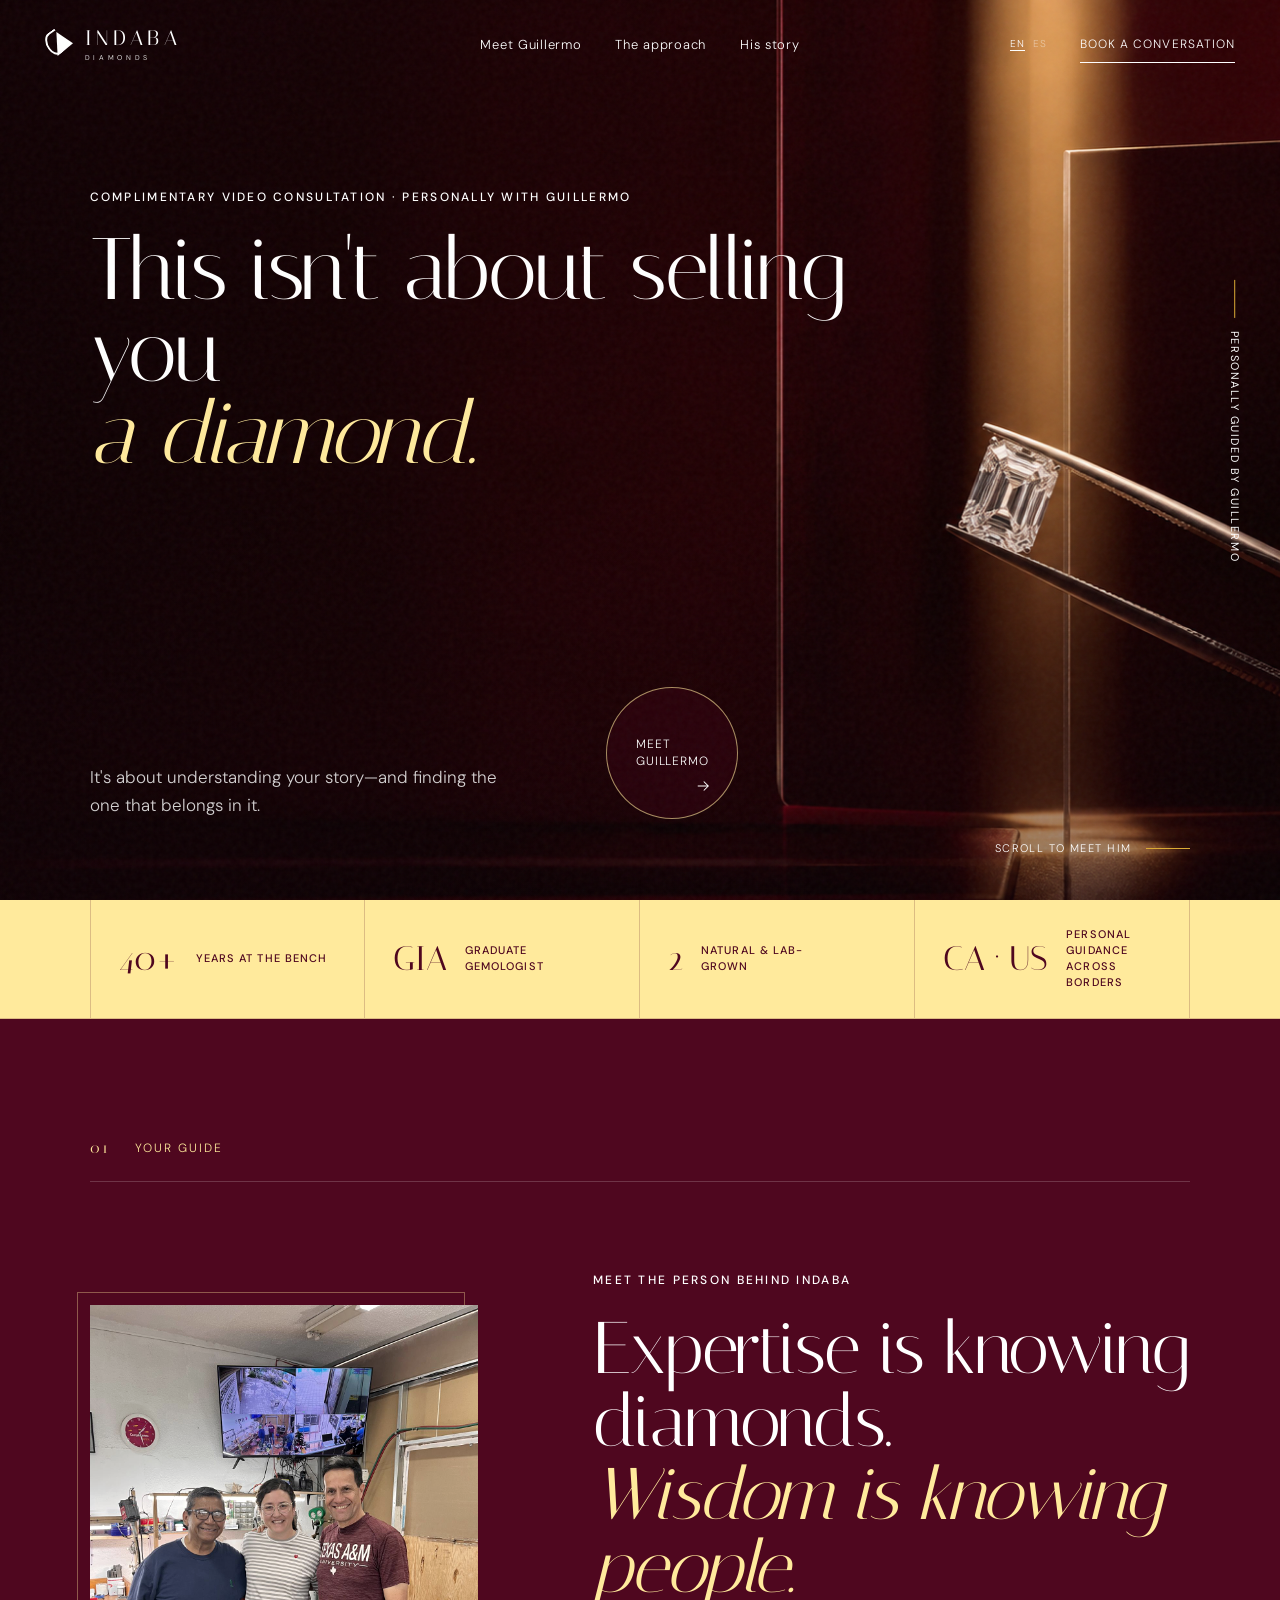
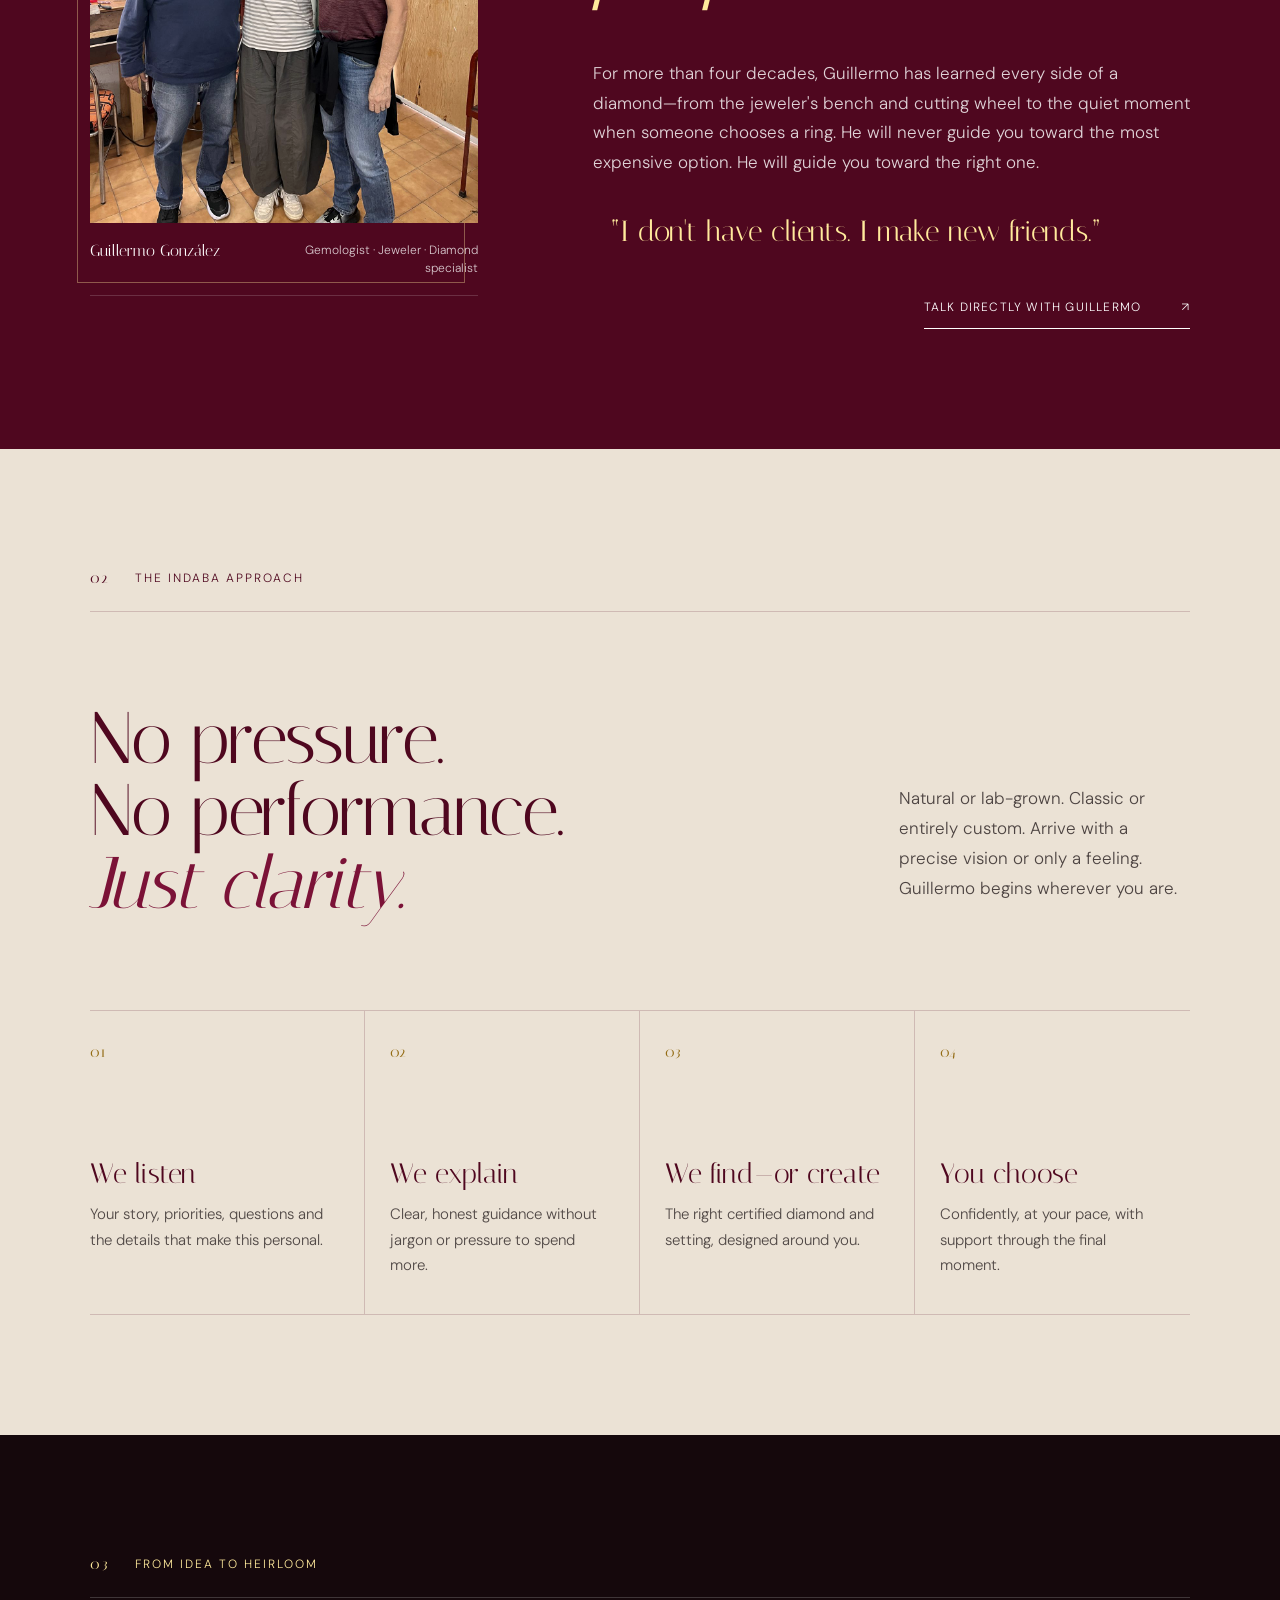
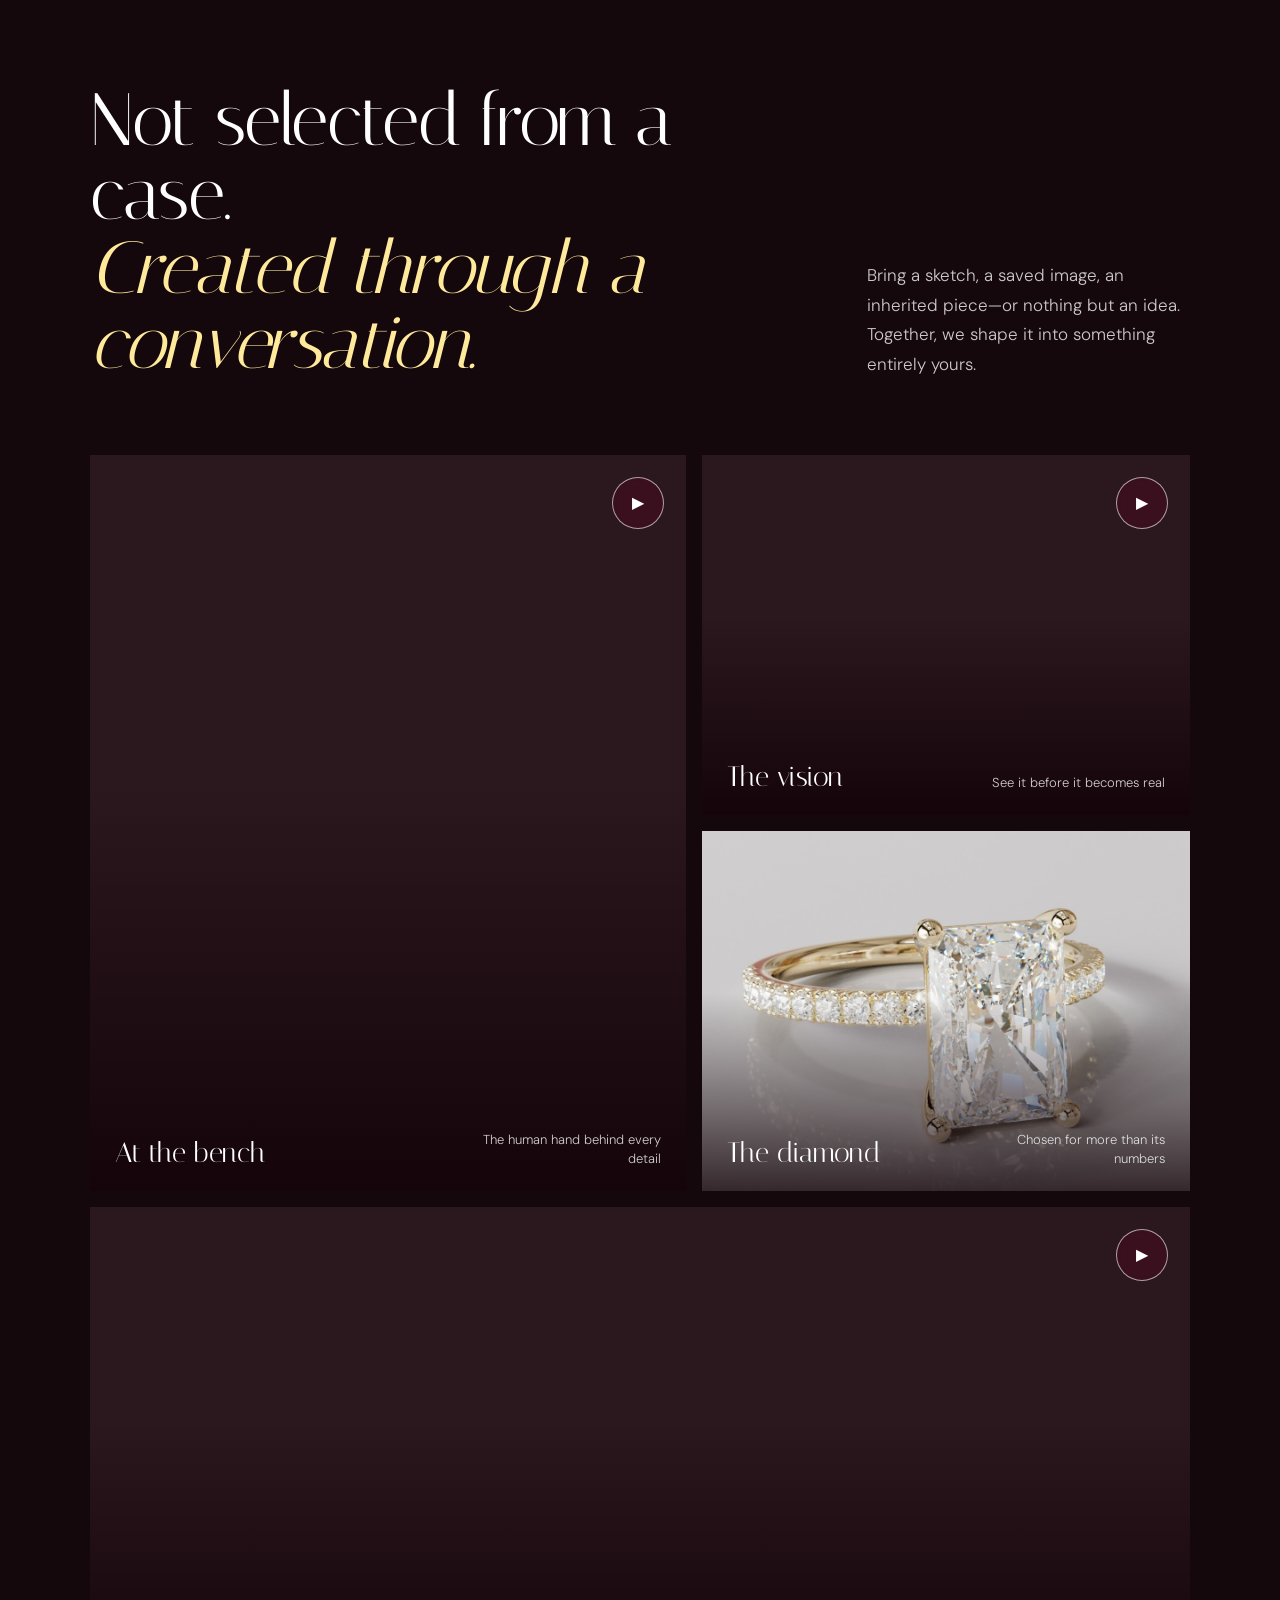
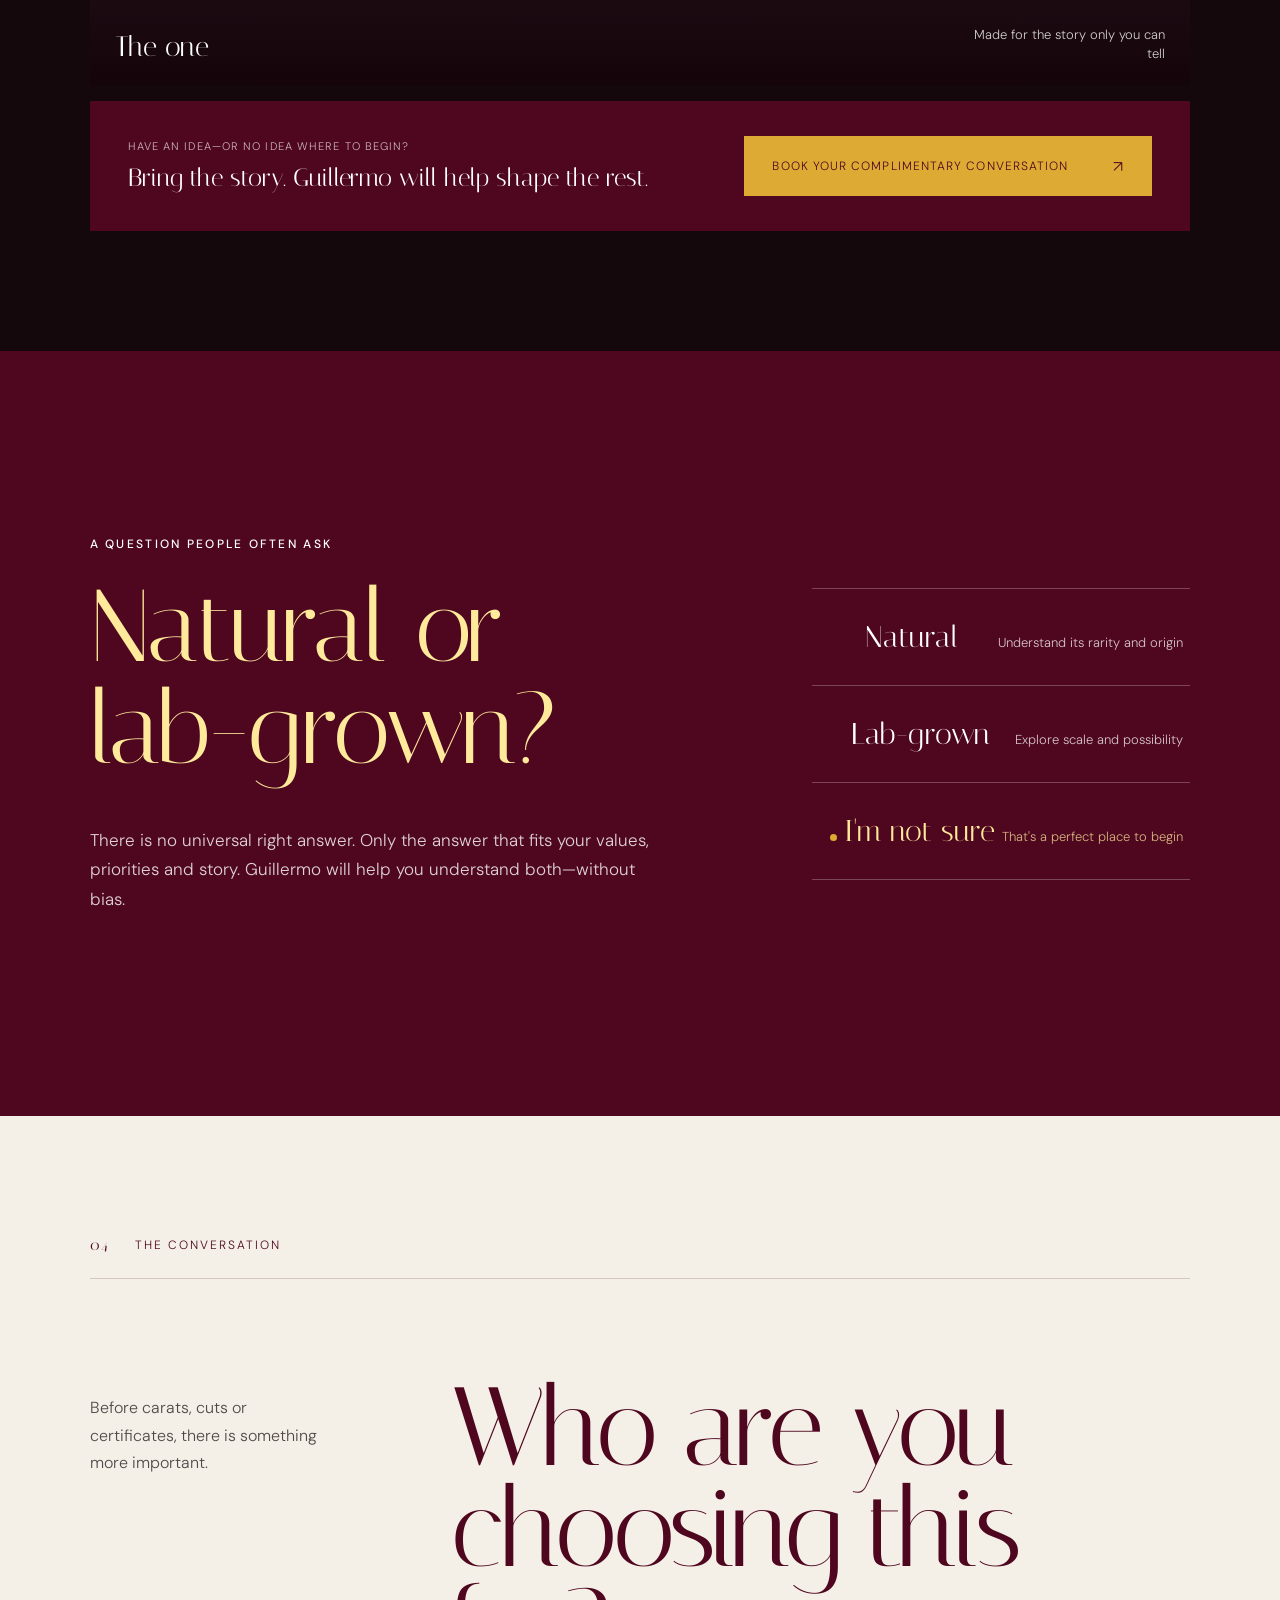
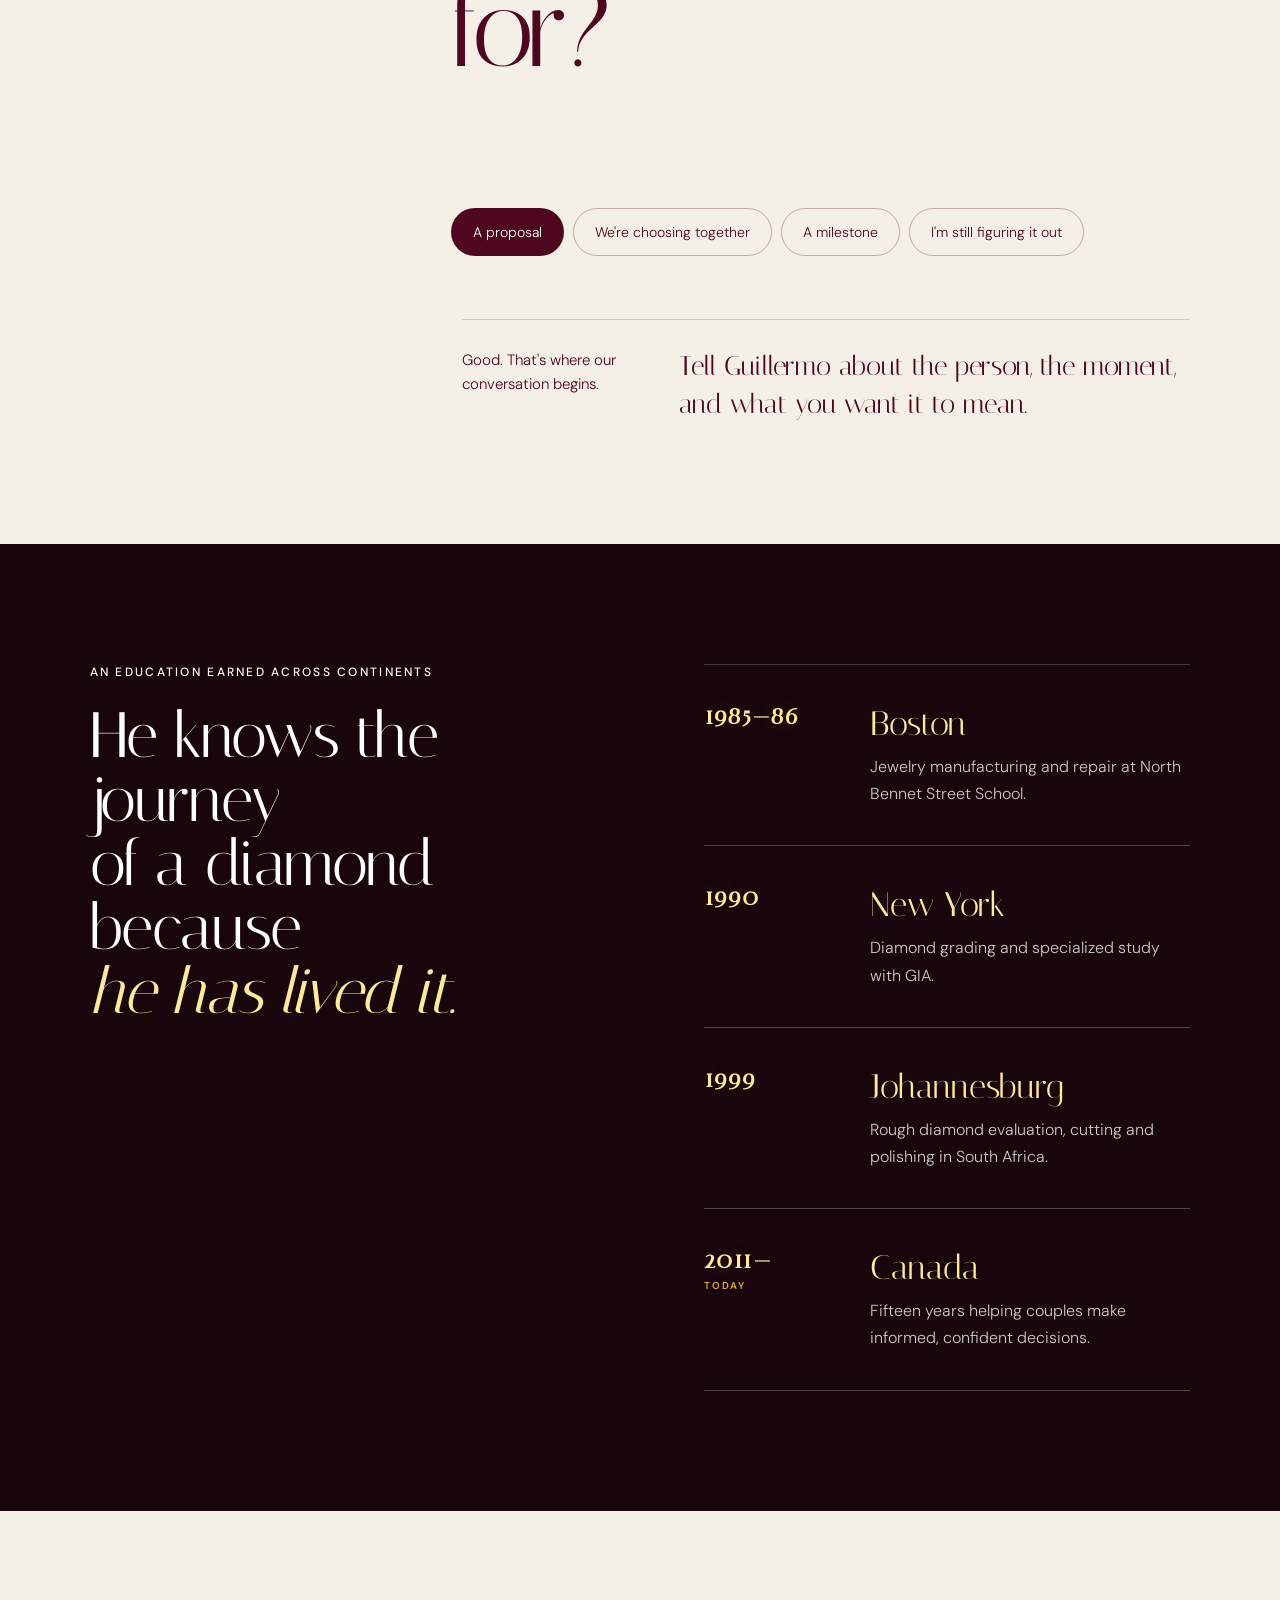
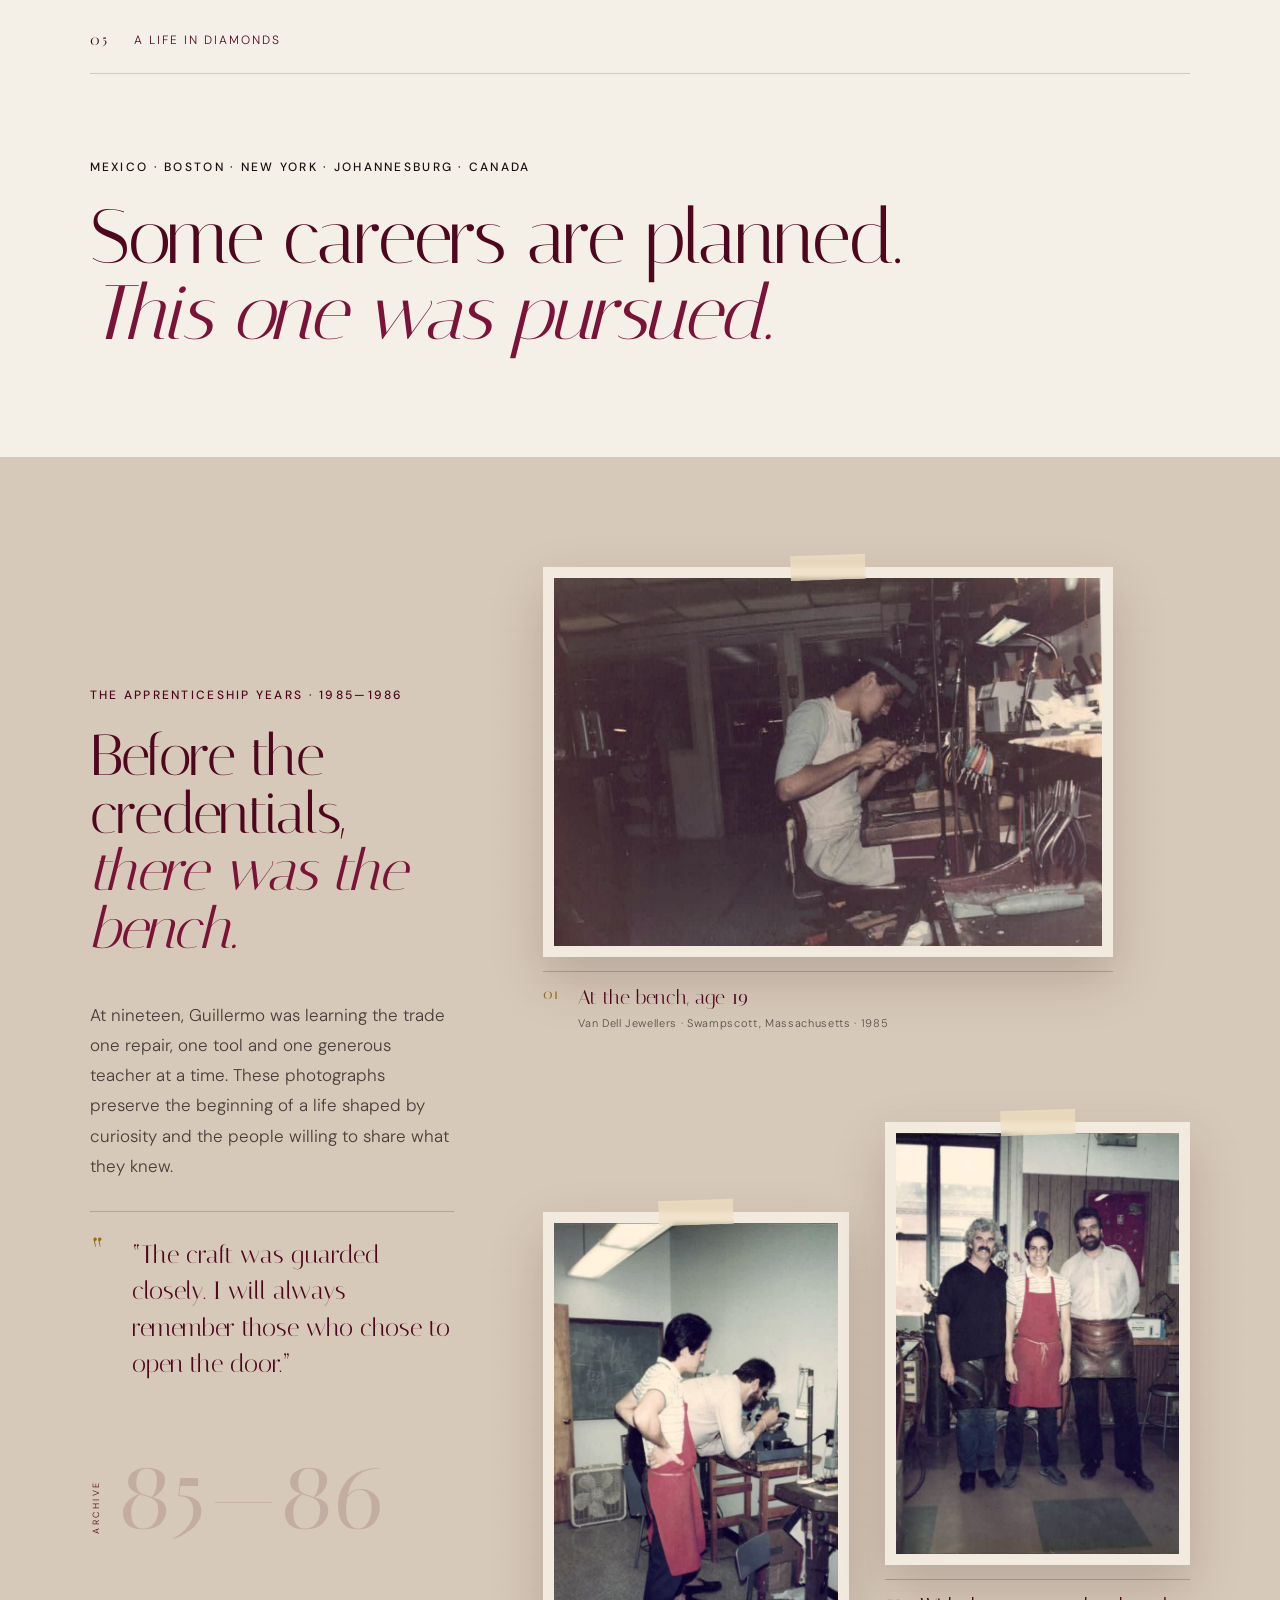
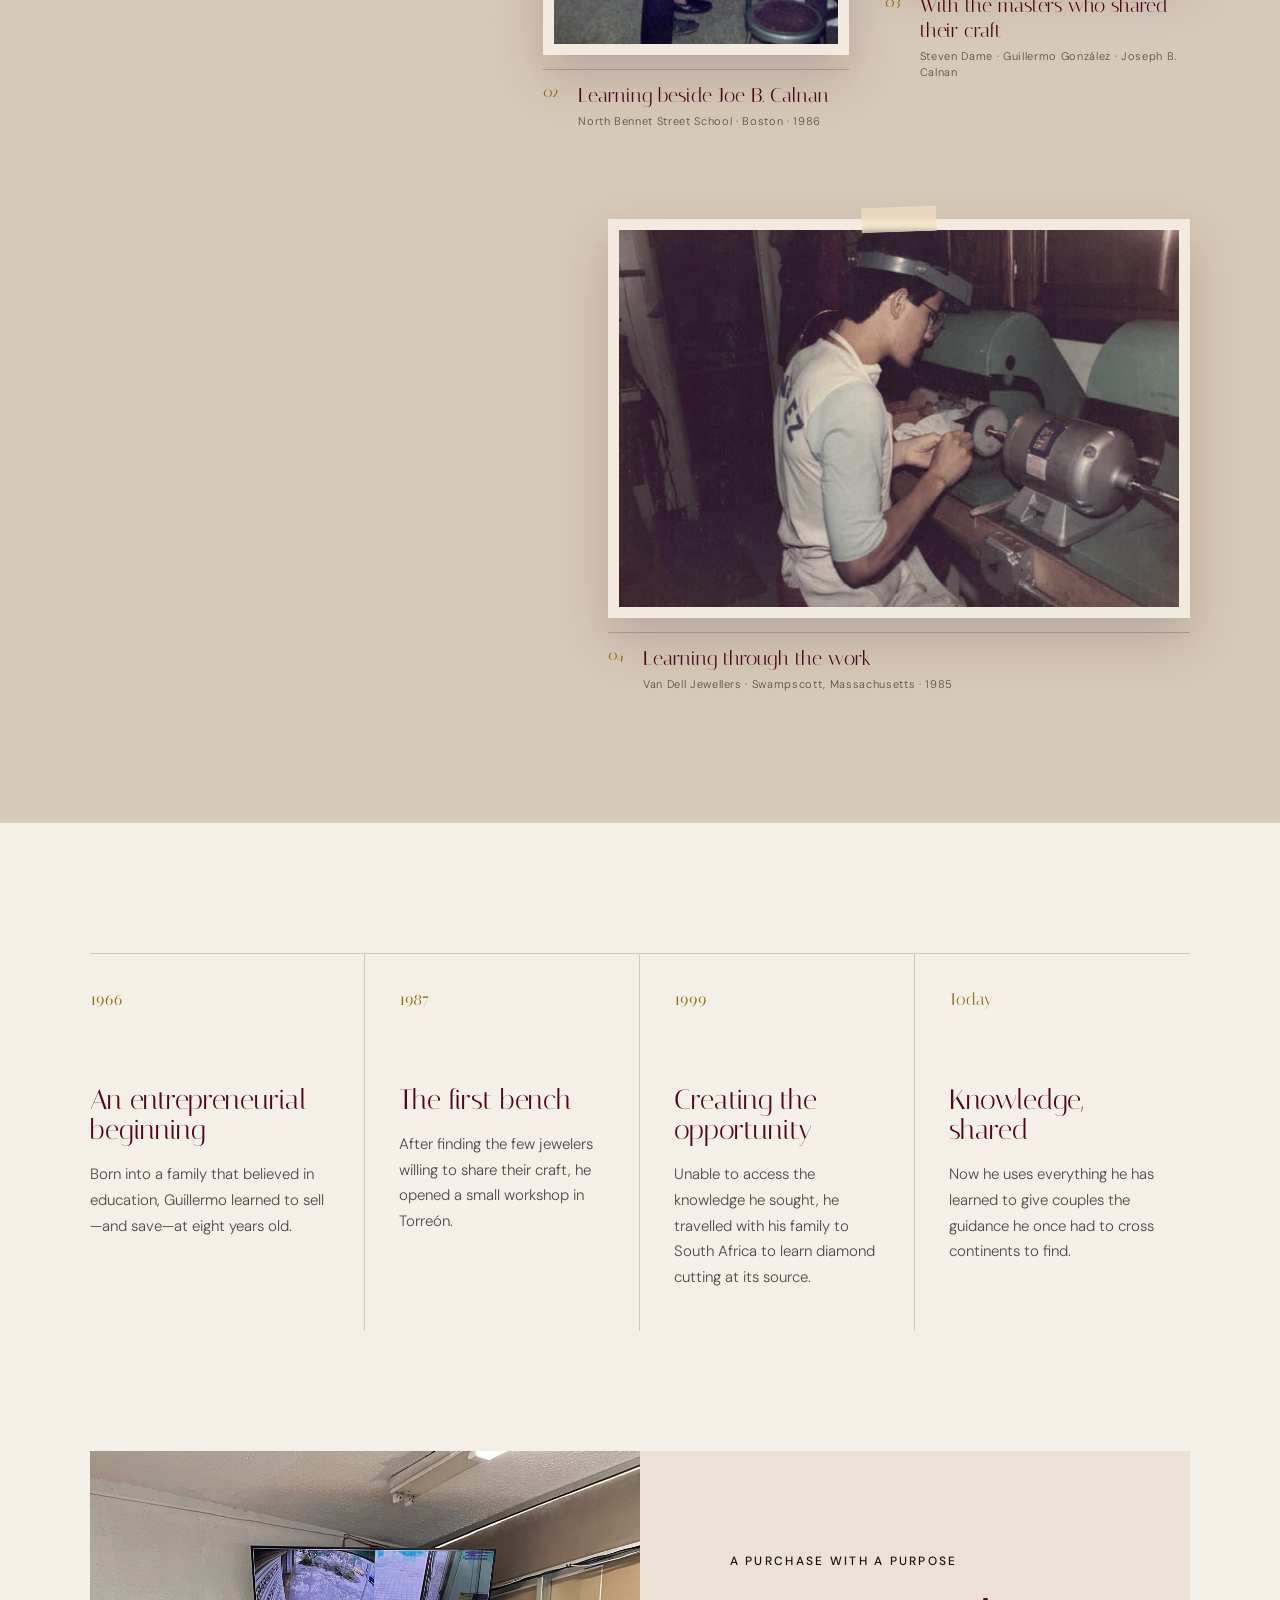
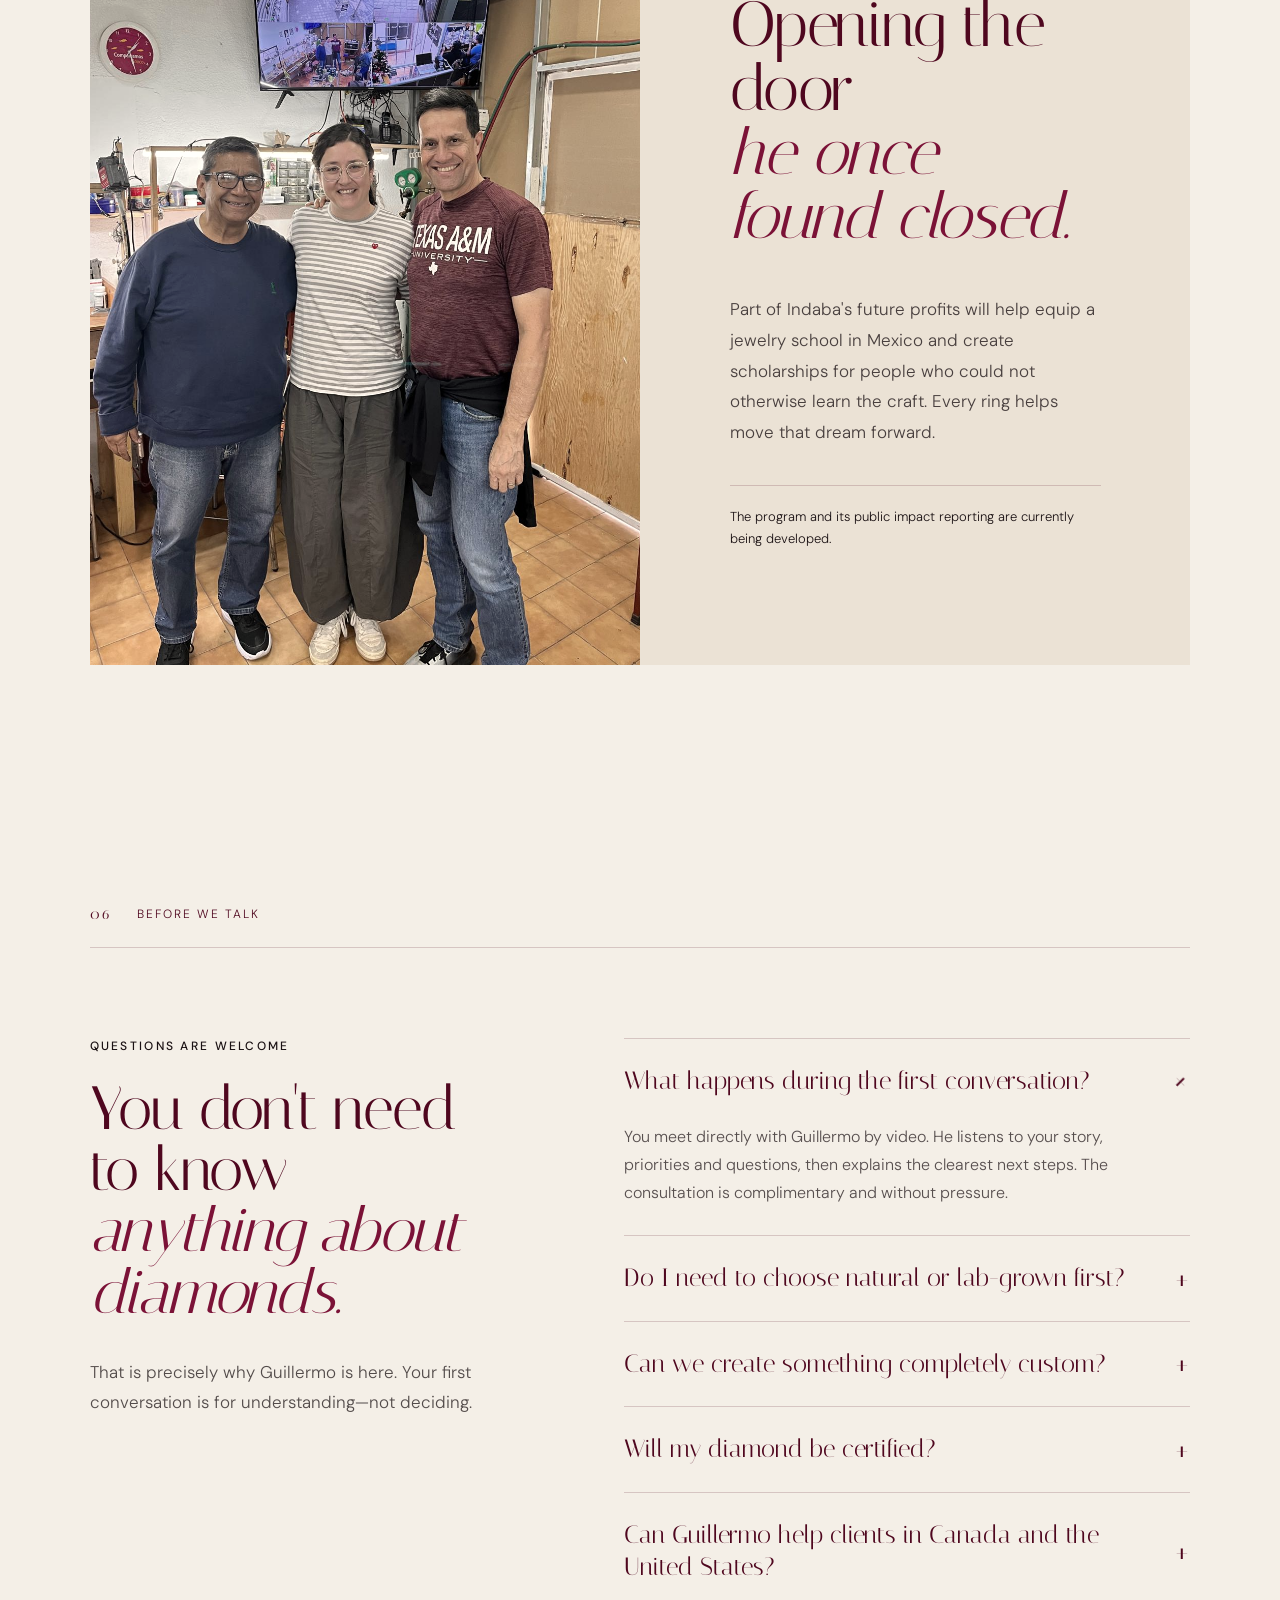
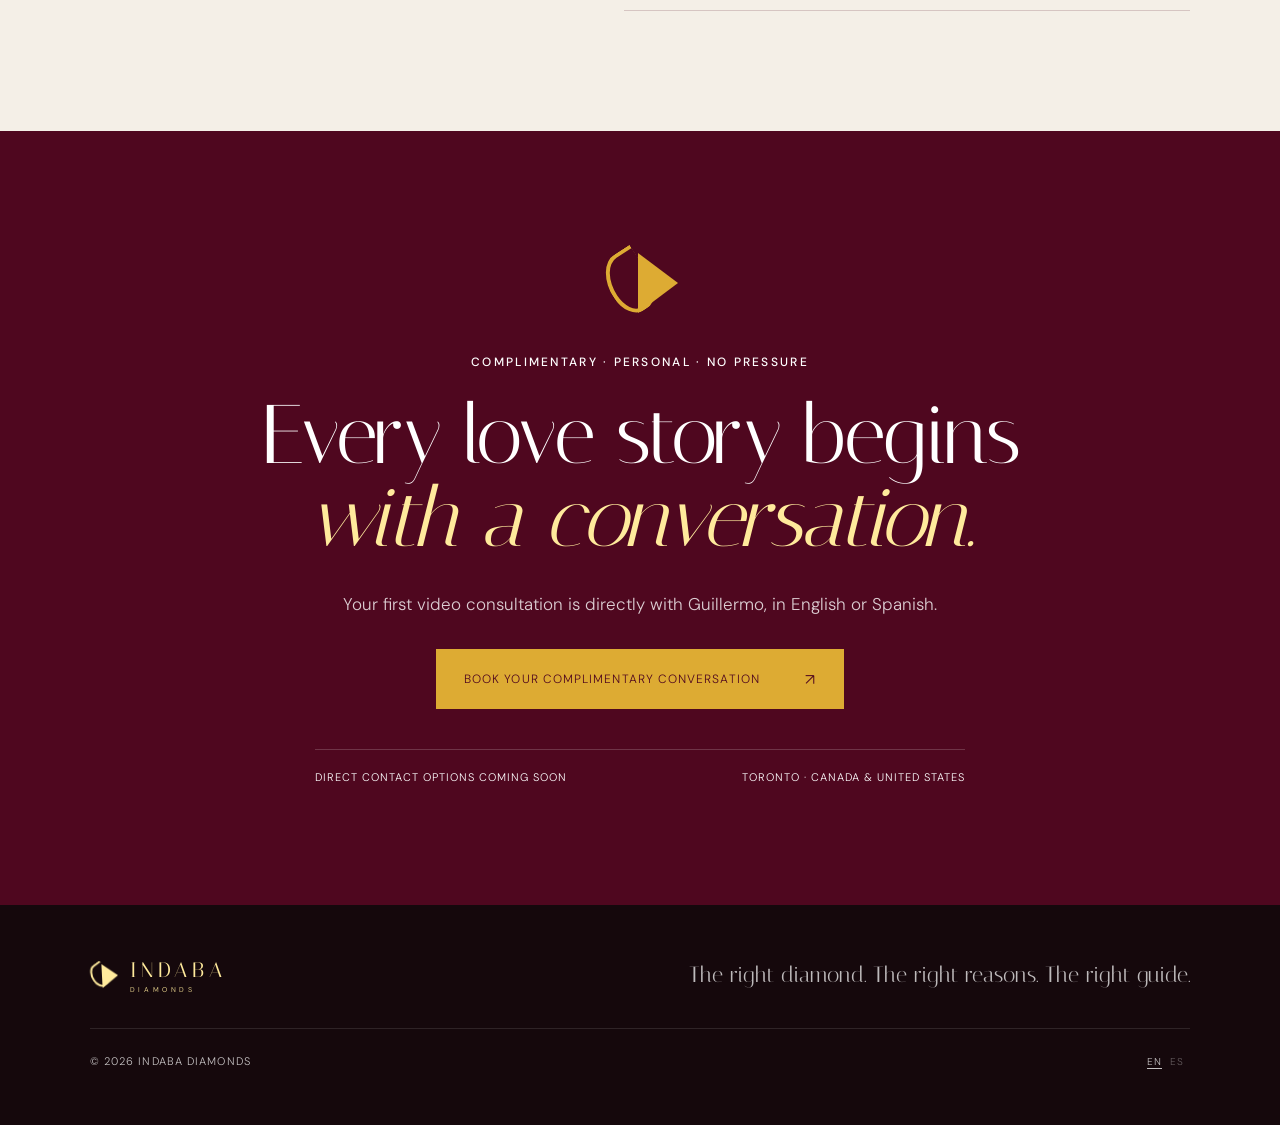
==== commit 7cd6175c: "Improve timeline date legibility" ====
--- a/index.html
+++ b/index.html
@@ -104,16 +104,16 @@
         </div>
       </section>
 
-      <section class="credentials section" aria-label="Experience">
+      <section class="credentials section" id="credentials" aria-label="Experience">
         <div class="credential-intro reveal">
           <p class="eyebrow" data-i18n="earnedEyebrow">An education earned across continents</p>
           <h2 data-i18n="earnedTitle">He knows the journey<br />of a diamond because<br /><em>he has lived it.</em></h2>
         </div>
         <div class="credential-list">
-          <article class="credential reveal"><span>1980s</span><div><h3>Boston</h3><p data-i18n="credBoston">Jewelry manufacturing and repair at North Bennet Street School.</p></div></article>
+          <article class="credential reveal"><span>1985—86</span><div><h3>Boston</h3><p data-i18n="credBoston">Jewelry manufacturing and repair at North Bennet Street School.</p></div></article>
           <article class="credential reveal"><span>1990</span><div><h3>New York</h3><p data-i18n="credNewYork">Diamond grading and specialized study with GIA.</p></div></article>
           <article class="credential reveal"><span>1999</span><div><h3>Johannesburg</h3><p data-i18n="credJoburg">Rough diamond evaluation, cutting and polishing in South Africa.</p></div></article>
-          <article class="credential reveal"><span>2011—</span><div><h3>Canada</h3><p data-i18n="credCanada">Fifteen years helping couples make informed, confident decisions.</p></div></article>
+          <article class="credential reveal"><span>2011—<small data-i18n="dateToday">TODAY</small></span><div><h3>Canada</h3><p data-i18n="credCanada">Fifteen years helping couples make informed, confident decisions.</p></div></article>
         </div>
       </section>
 
--- a/styles.css
+++ b/styles.css
@@ -112,8 +112,9 @@
 .credential-intro { position: sticky; top: 150px; height: max-content; }
 .credential-intro h2 { font-size: clamp(43px,5vw,76px); }
 .credential-list { border-top: 1px solid rgba(255,255,255,.2); }
-.credential { padding: 33px 0; display: grid; grid-template-columns: 84px 1fr; gap: 30px; border-bottom: 1px solid rgba(255,255,255,.2); }
-.credential > span { color: var(--gold); font: 17px var(--serif); }
+.credential { padding: 38px 0; display: grid; grid-template-columns: 132px 1fr; gap: 34px; border-bottom: 1px solid rgba(255,255,255,.24); }
+.credential > span { color: var(--gold-light); font: 600 25px/1 var(--serif); letter-spacing: .035em; white-space: nowrap; text-shadow: 0 0 24px rgba(221,171,51,.18); }
+.credential > span small { display: block; margin-top: 9px; color: var(--gold); font: 600 10px/1 var(--sans); letter-spacing: .18em; }
 .credential h3 { margin: 0 0 9px; color: var(--gold-light); font: 34px var(--serif); }
 .credential p { margin: 0; color: rgba(255,255,255,.78); line-height: 1.7; font-size: 16px; }
 
@@ -324,7 +325,8 @@
   .meet-copy { padding-top: 30px; }
   .meet-copy h2, .credential-intro h2, .approach h2, .craft h2, .story h2, .purpose h2, .final-cta h2 { font-size: clamp(40px,11vw,54px); line-height: 1.02; }
   .large-copy { margin-top: 35px; }
-  .credential { grid-template-columns: 65px 1fr; }
+  .credential { grid-template-columns: 105px 1fr; gap: 22px; }
+  .credential > span { font-size: 21px; }
   .method-grid, .story-rail { grid-template-columns: 1fr; }
   .method-card, .method-card + .method-card, .story-stop, .story-stop + .story-stop { padding: 25px 0; border-right: 0; border-top: 1px solid var(--line); min-height: 0; }
   .method-card h3, .story-stop h3 { margin-top: 38px; }
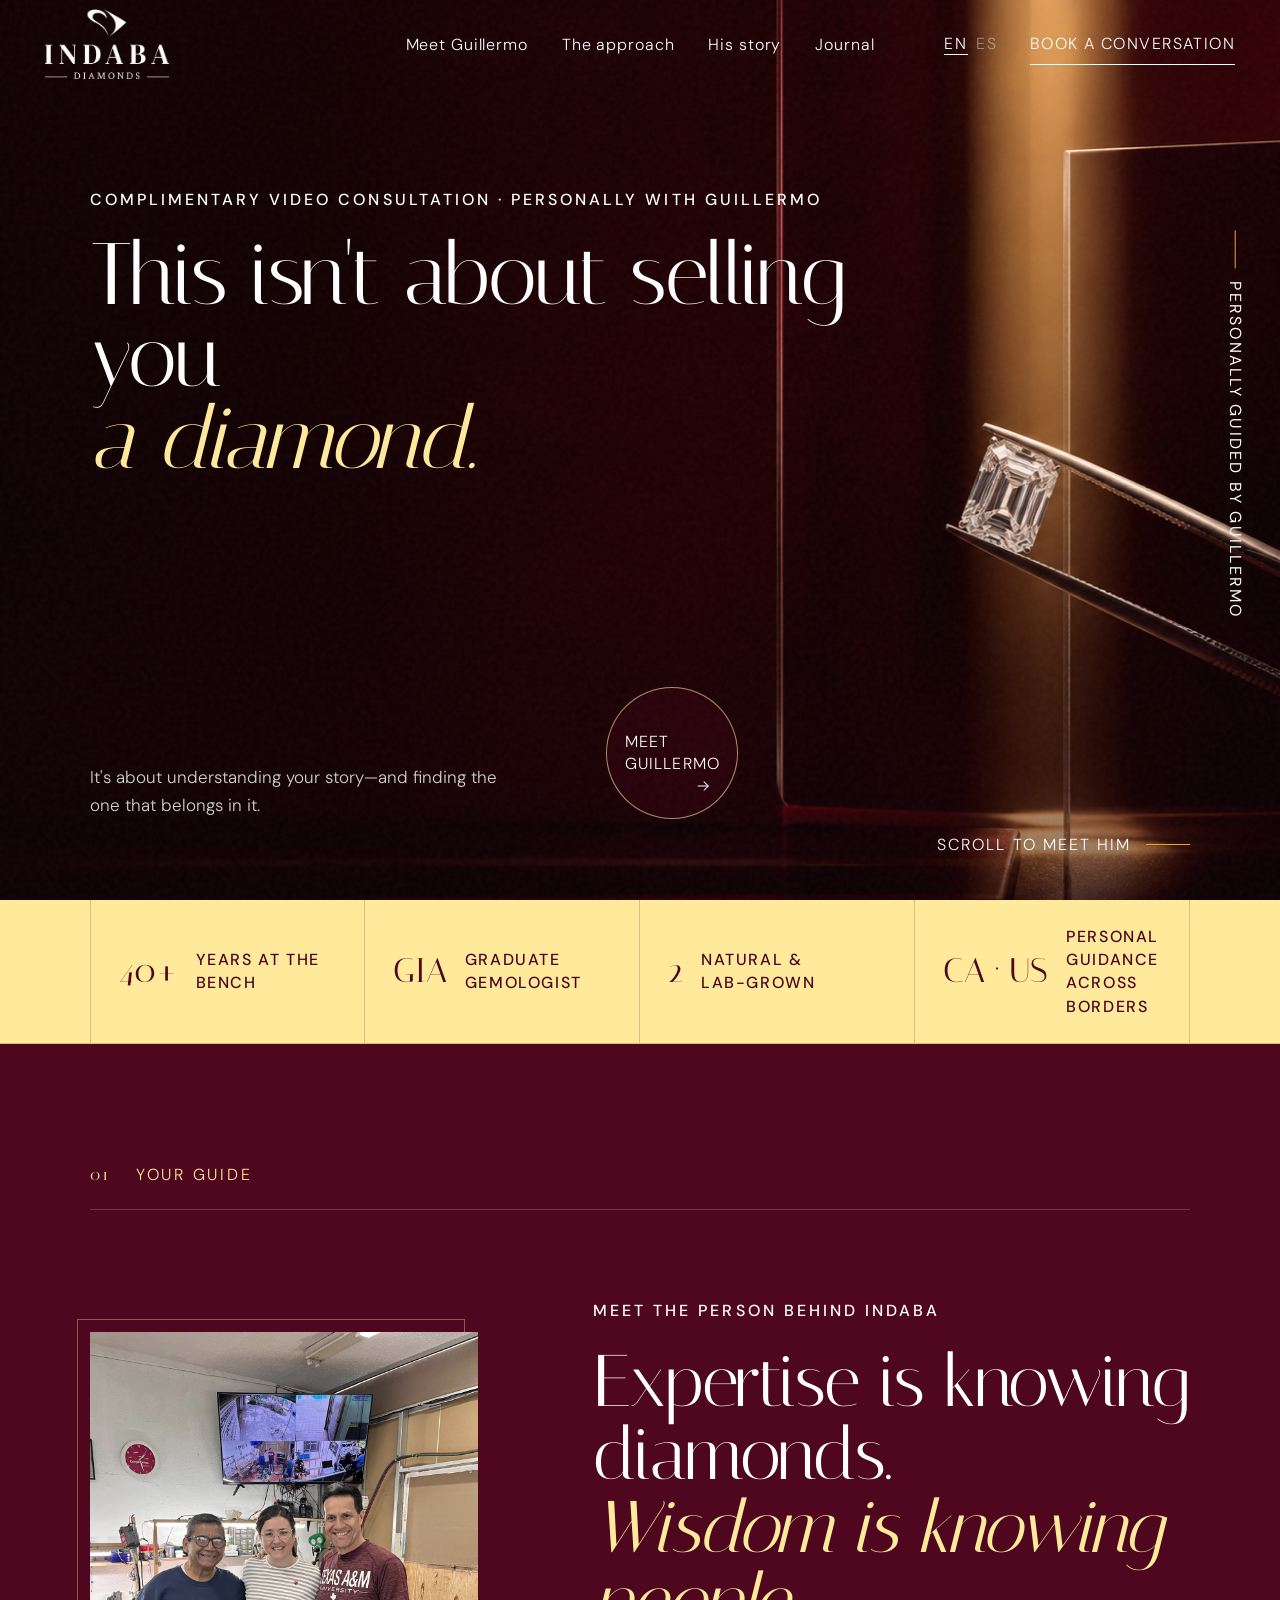
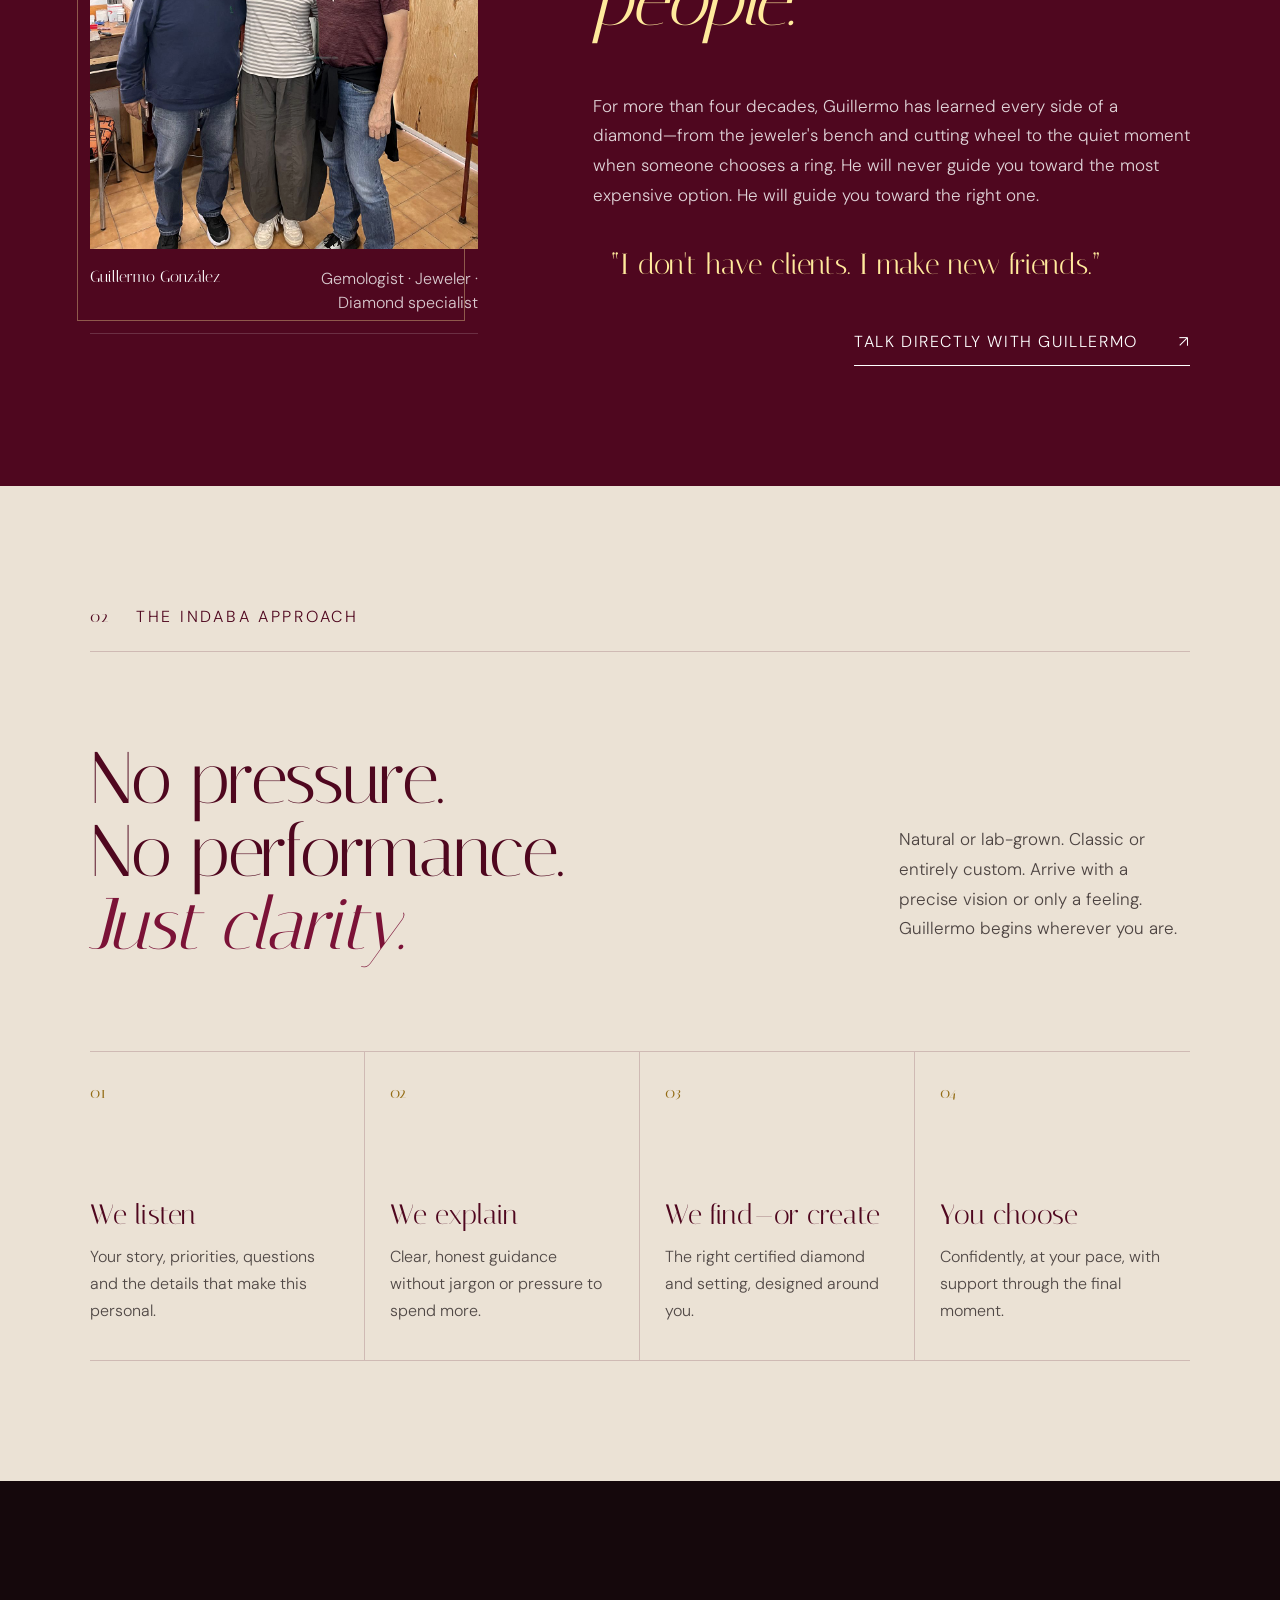
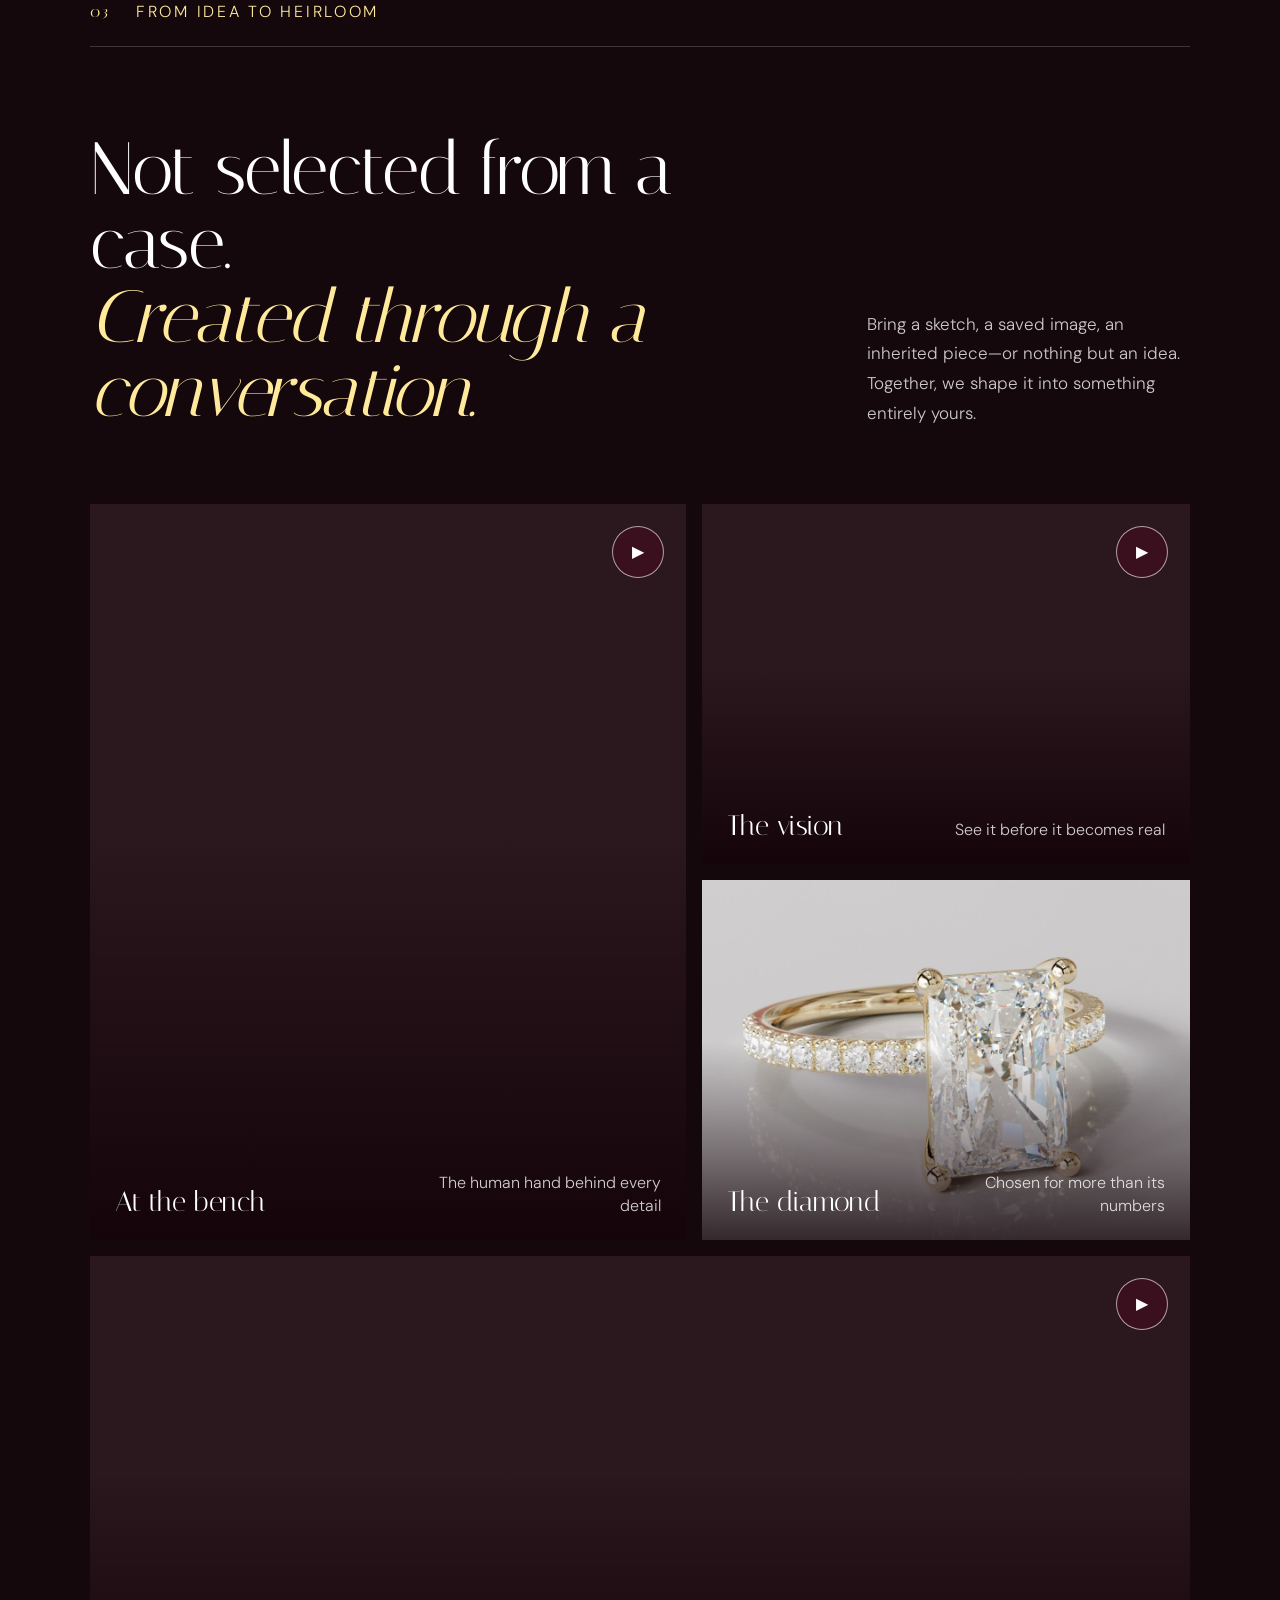
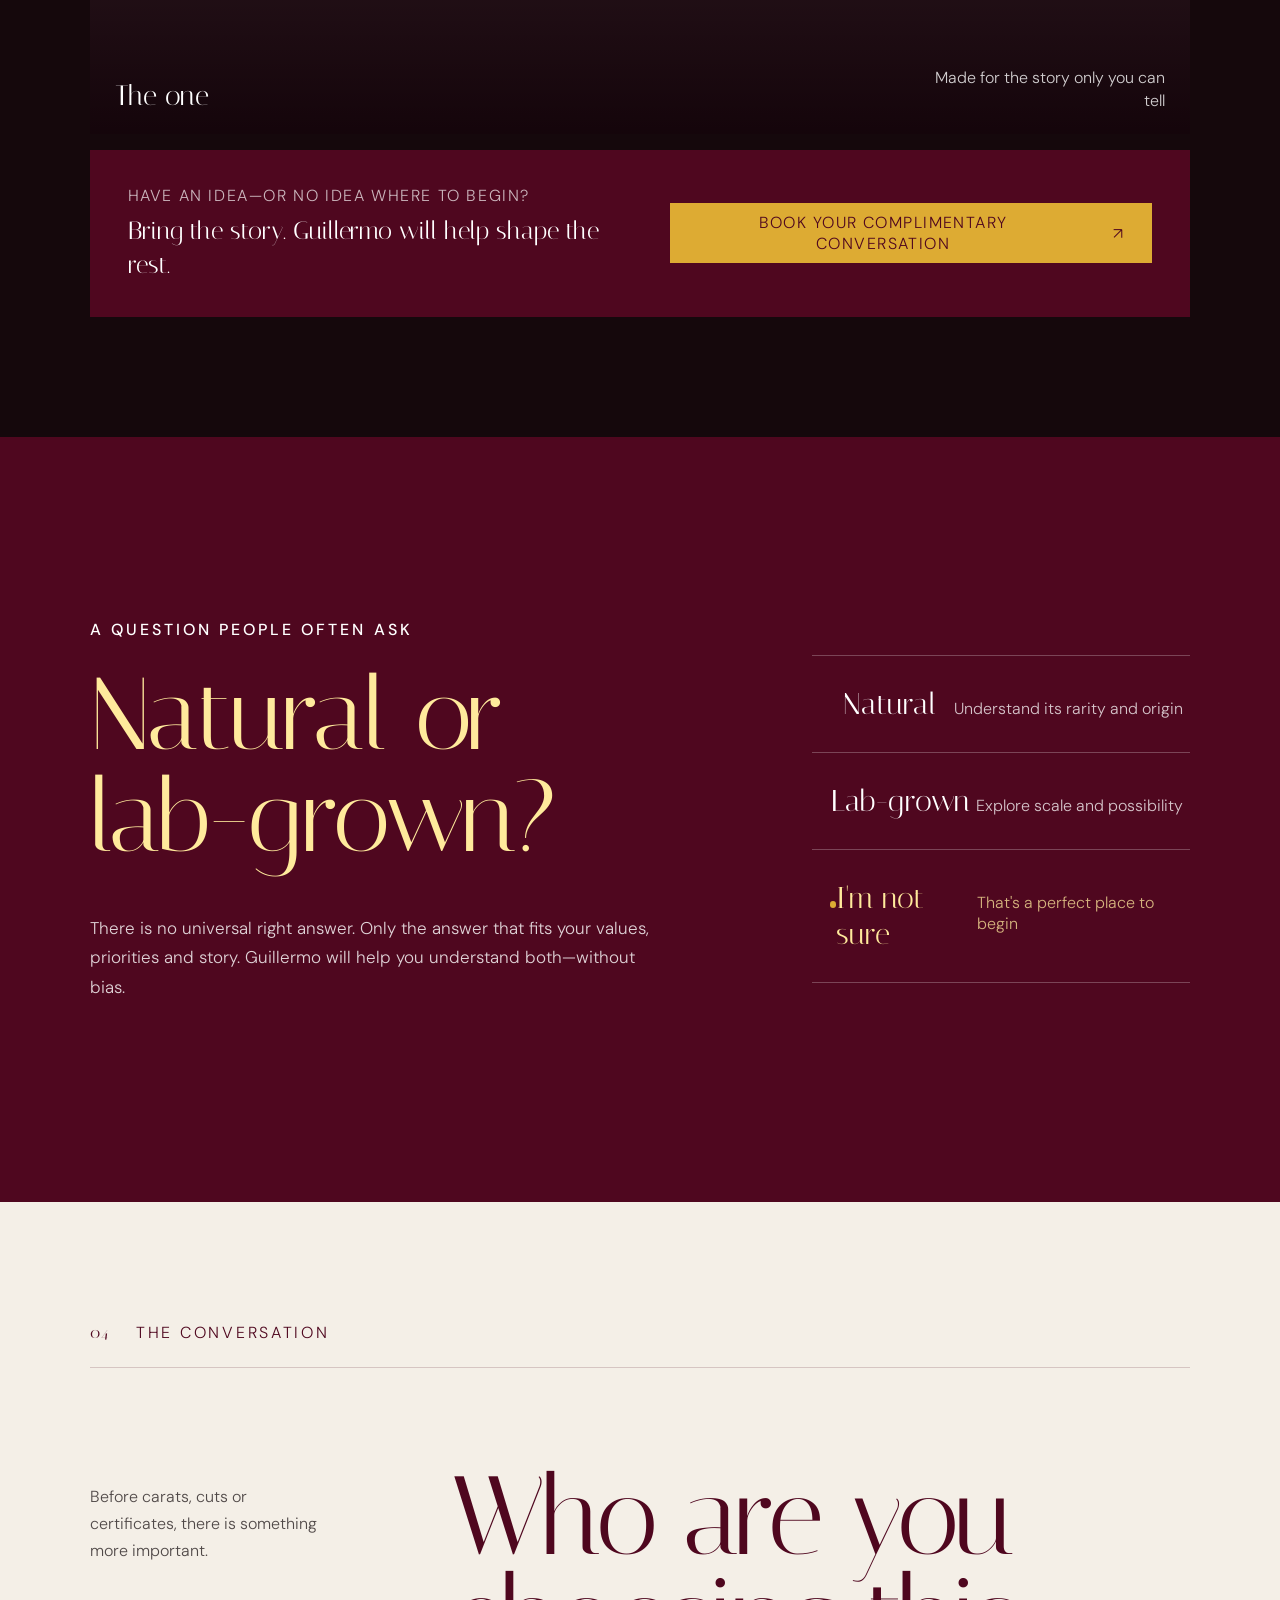
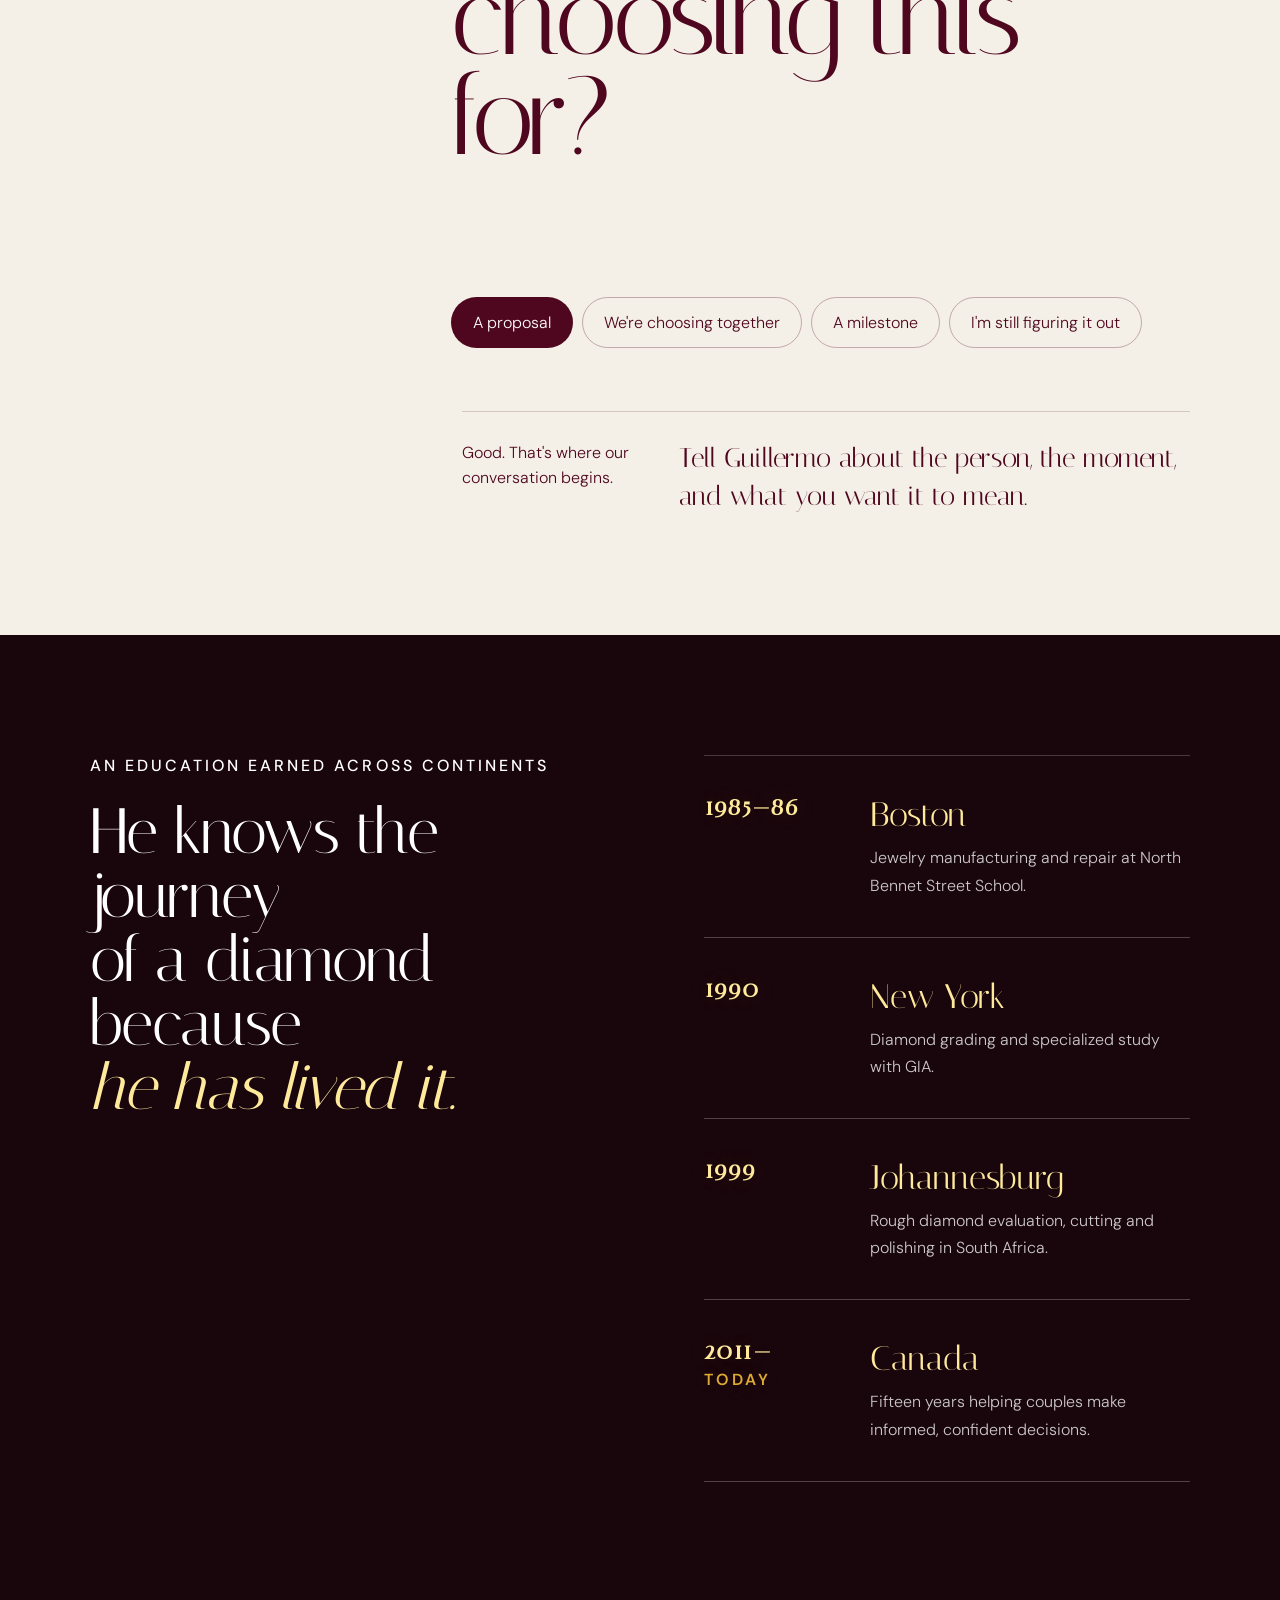
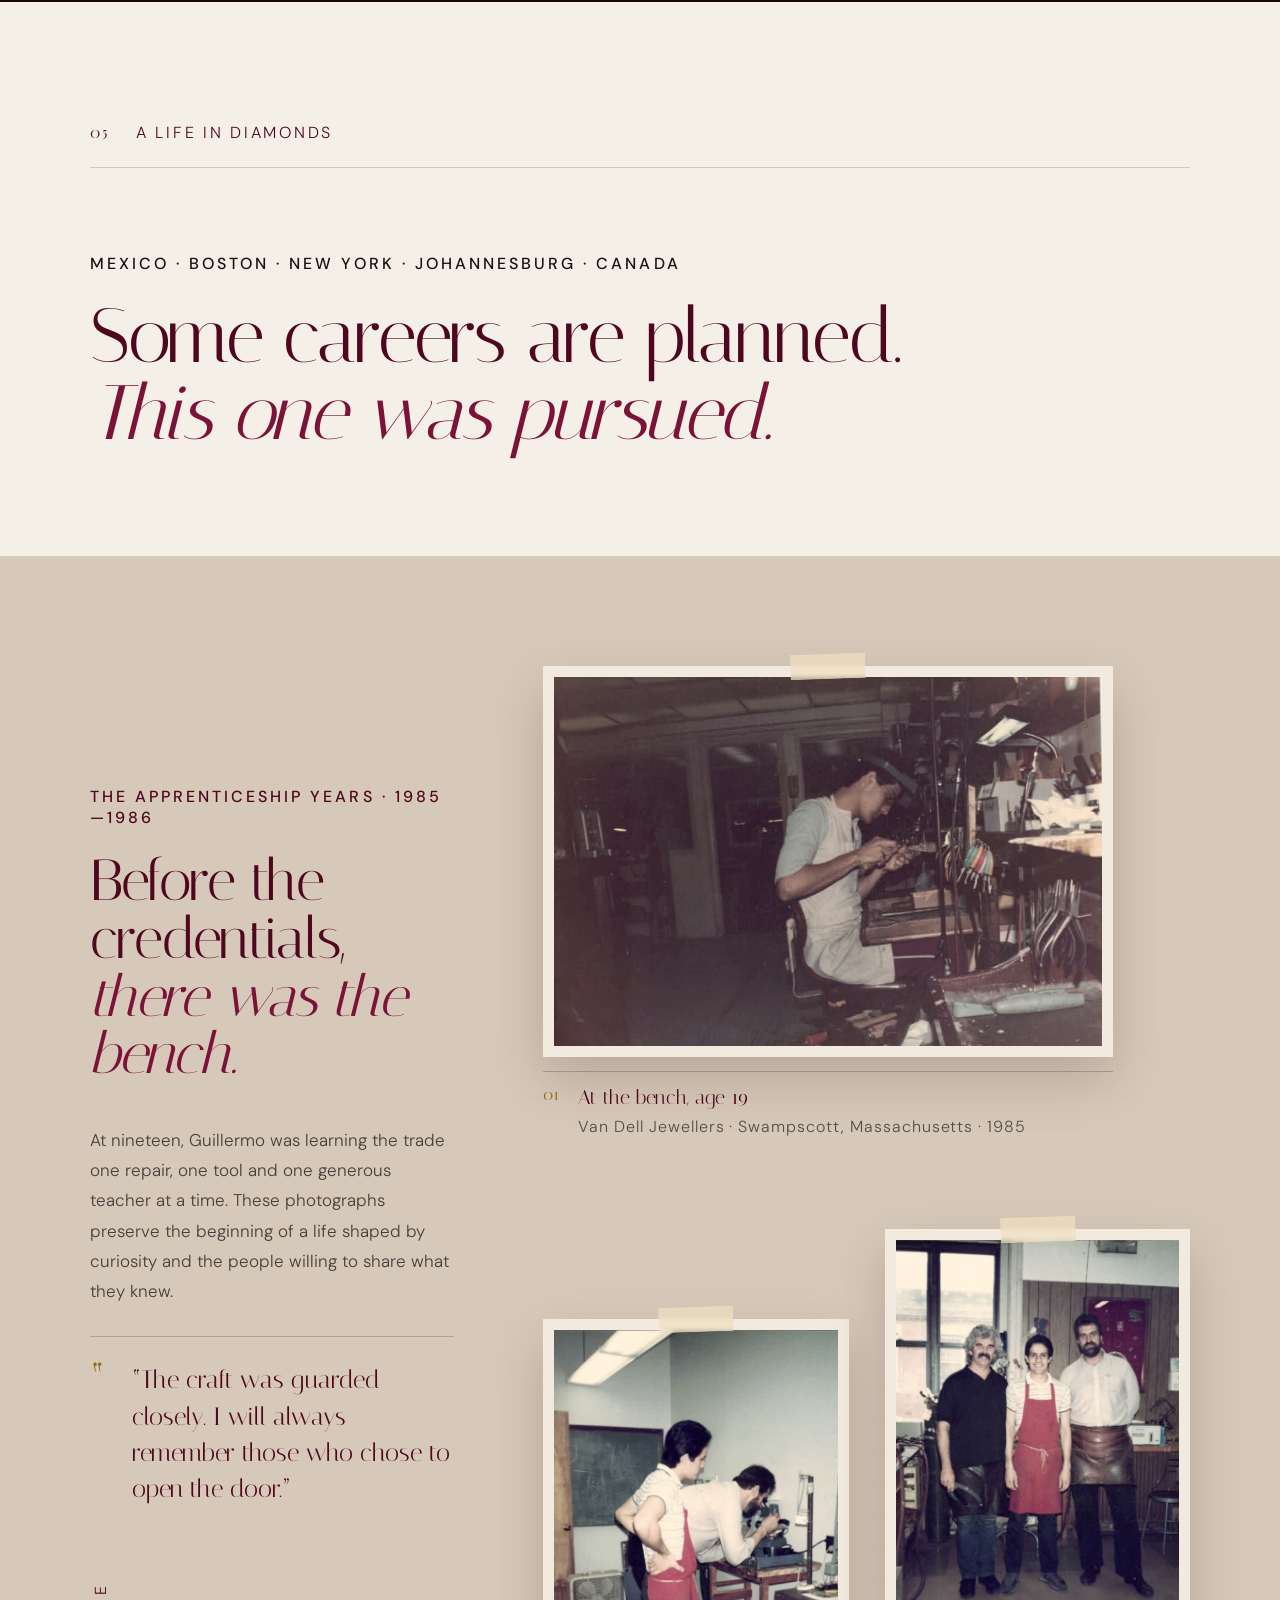
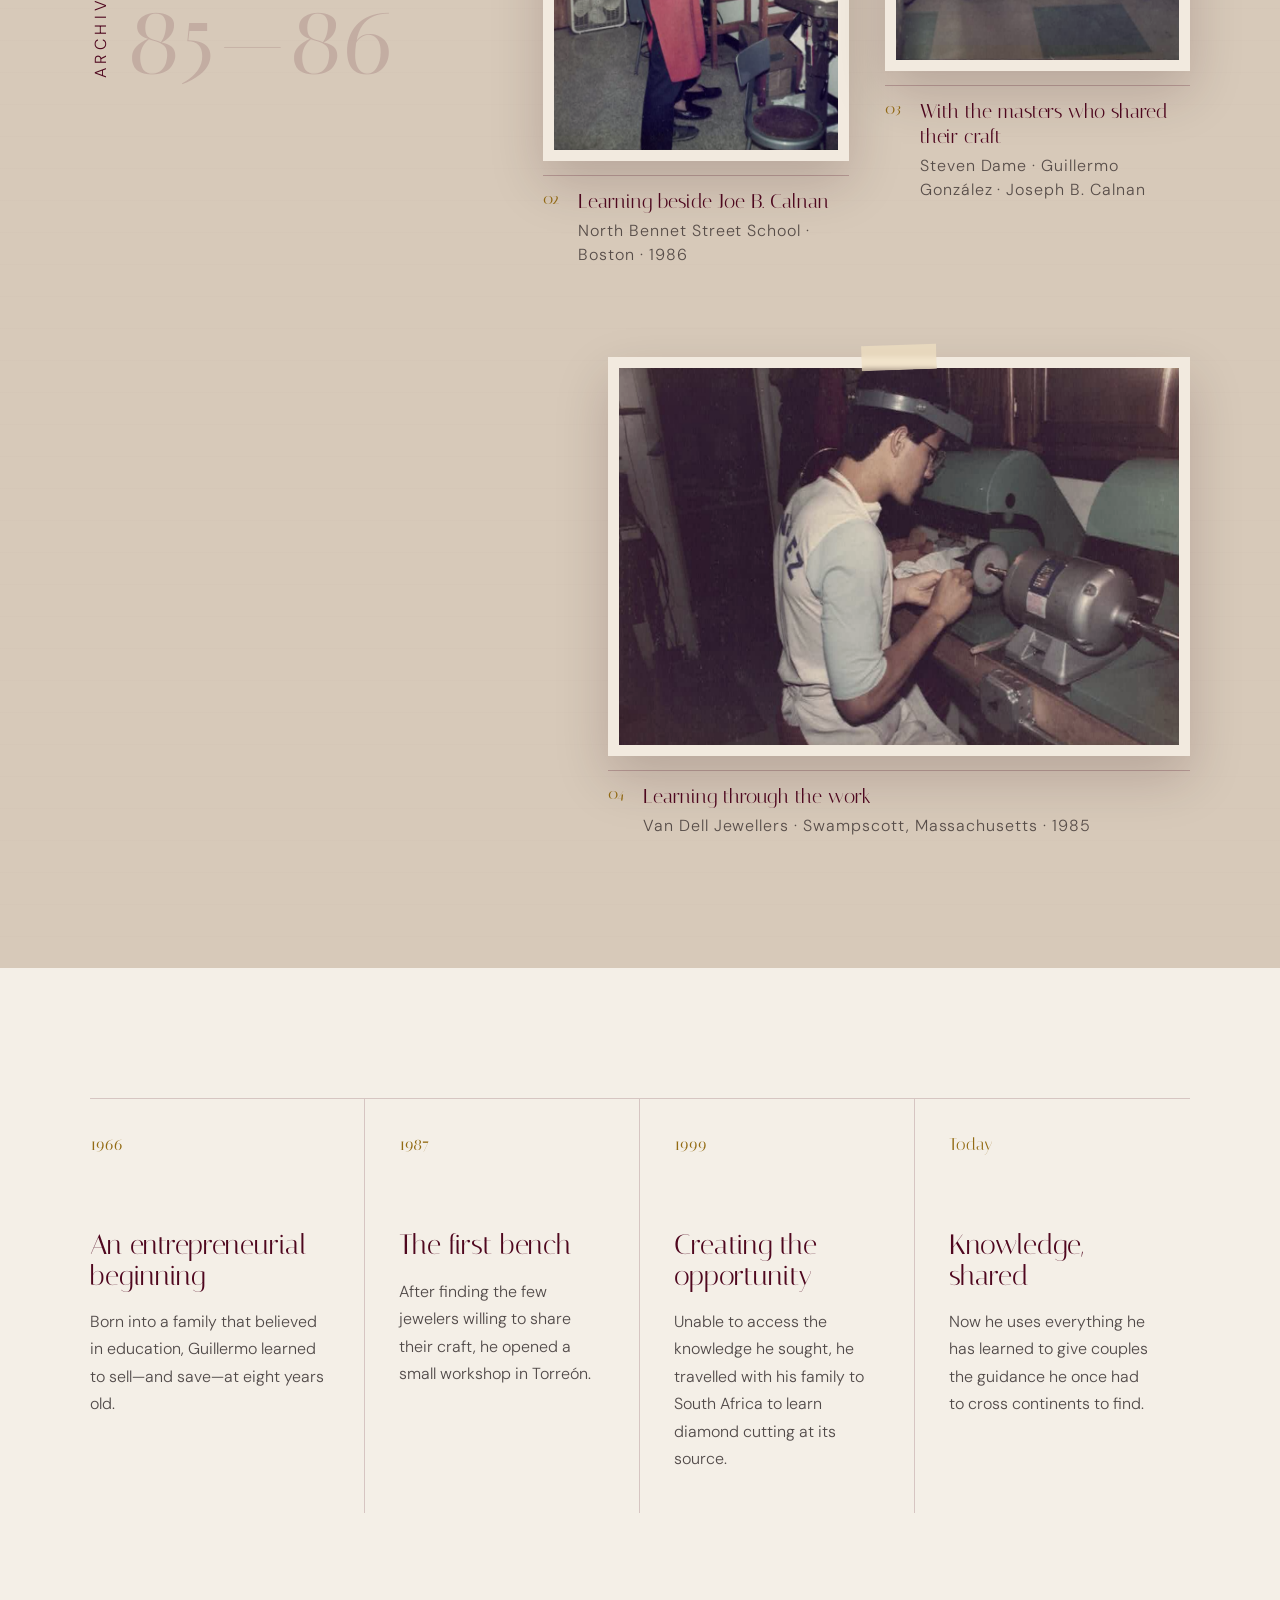
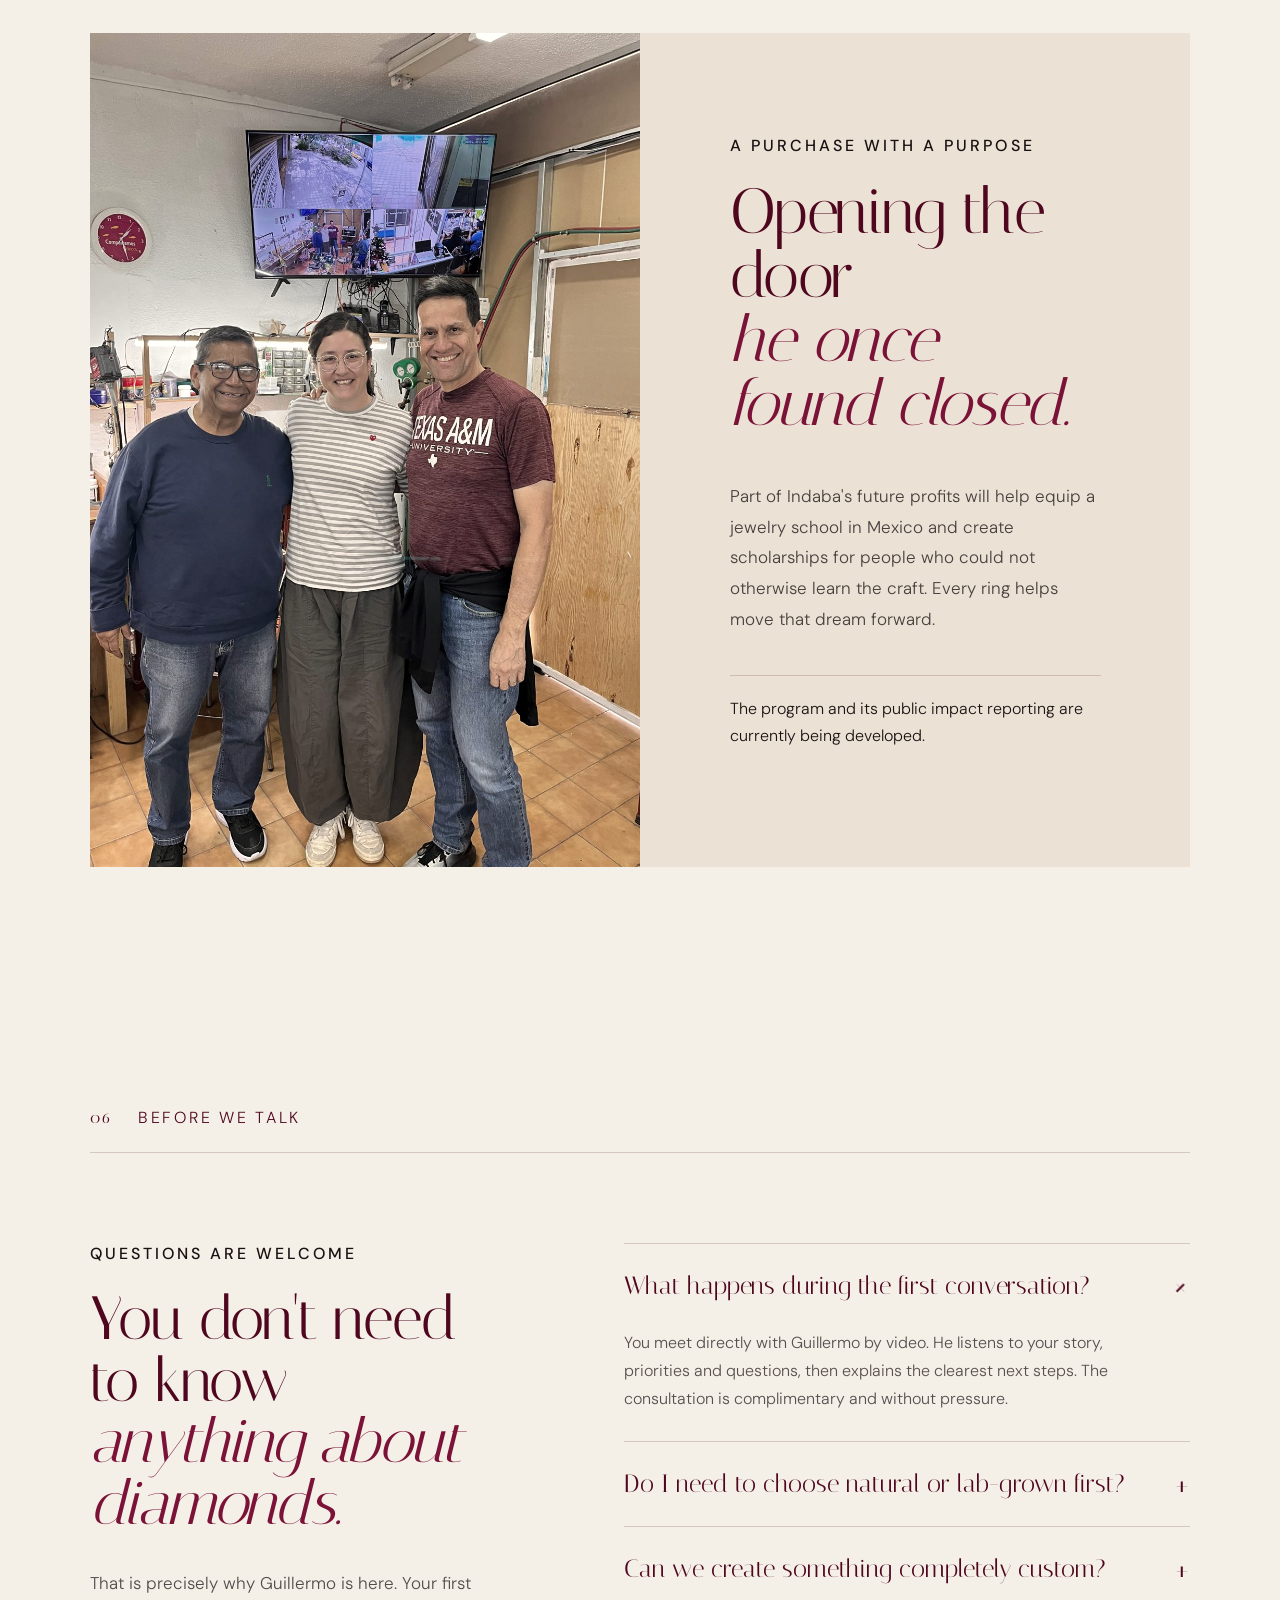
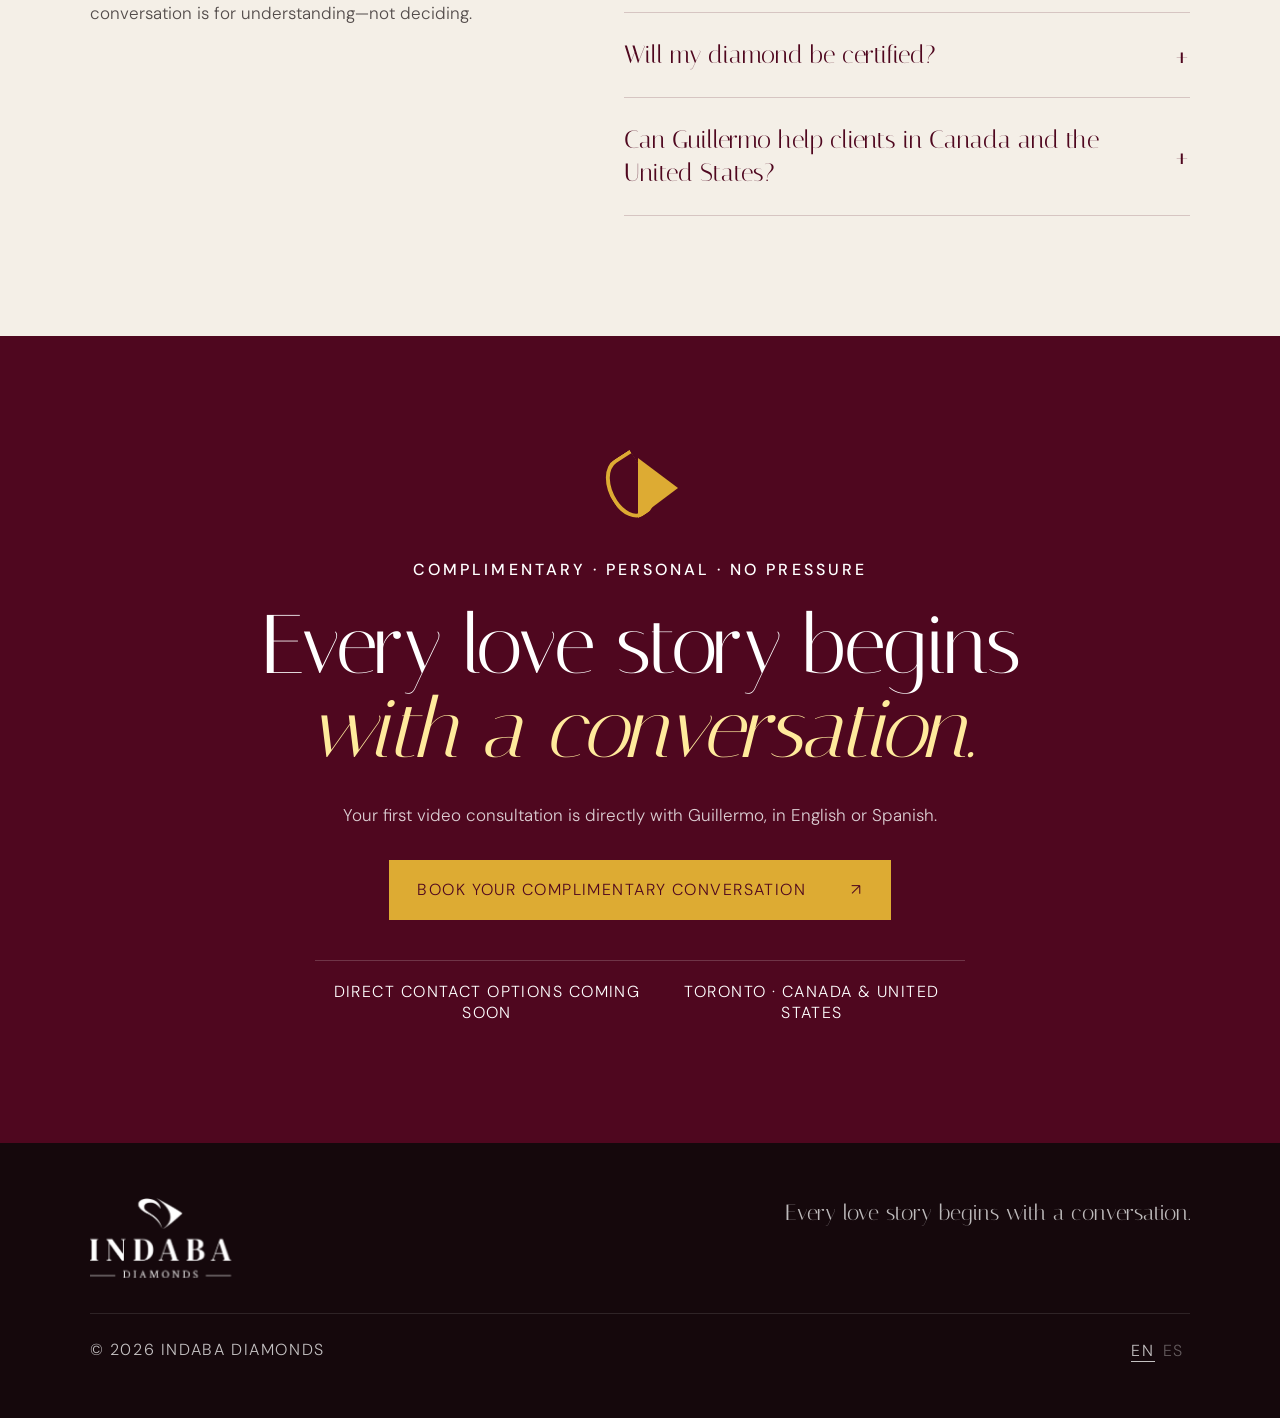
==== commit f03d9529: "Add bilingual Indaba Journal and update site branding" ====
--- a/index.html
+++ b/index.html
@@ -5,7 +5,8 @@
     <meta name="viewport" content="width=device-width, initial-scale=1.0" />
     <meta name="description" content="A personal diamond consultation with gemologist and jeweler Guillermo González. Custom engagement rings, natural and lab-grown diamonds in Canada and the United States." />
     <meta name="theme-color" content="#4f071f" />
-    <title>Indaba Diamonds — The right diamond for your story</title>
+    <link rel="icon" type="image/png" href="assets/branding/favicon.png" />
+    <title>Indaba Diamonds — Every love story begins with a conversation</title>
     <link rel="preconnect" href="https://fonts.googleapis.com" />
     <link rel="preconnect" href="https://fonts.gstatic.com" crossorigin />
     <link href="https://fonts.googleapis.com/css2?family=DM+Sans:wght@300;400;500;600&family=Italiana&display=swap" rel="stylesheet" />
@@ -17,14 +18,15 @@
     <div class="cursor-dot" aria-hidden="true"></div>
 
     <header class="site-header" id="top">
-      <a class="wordmark" href="#top" aria-label="Indaba Diamonds home">
-        <span class="wordmark-mark" aria-hidden="true"><i></i><b></b></span>
-        <span><strong>INDABA</strong><small>DIAMONDS</small></span>
+      <a class="wordmark brand-logo brand-logo-switch" href="#top" aria-label="Indaba Diamonds home">
+        <img class="brand-logo-white" src="assets/branding/logo-white.png" alt="" />
+        <img class="brand-logo-wine" src="assets/branding/logo-wine.png" alt="" aria-hidden="true" />
       </a>
       <nav class="desktop-nav" aria-label="Main navigation">
         <a href="#meet" data-i18n="navMeet">Meet Guillermo</a>
         <a href="#approach" data-i18n="navApproach">The approach</a>
         <a href="#story" data-i18n="navStory">His story</a>
+        <a href="journal.html" data-i18n="navJournal">Journal</a>
       </nav>
       <div class="header-actions">
         <button class="language-toggle" aria-label="Cambiar idioma"><span class="active">EN</span><span>ES</span></button>
@@ -37,6 +39,7 @@
       <a href="#meet" data-i18n="navMeet">Meet Guillermo</a>
       <a href="#approach" data-i18n="navApproach">The approach</a>
       <a href="#story" data-i18n="navStory">His story</a>
+      <a href="journal.html" data-i18n="navJournal">Journal</a>
       <button class="button button-gold open-booking" data-i18n="navBook">Book a conversation</button>
     </div>
 
@@ -272,11 +275,10 @@
     </main>
 
     <footer>
-      <a class="wordmark footer-wordmark" href="#top">
-        <span class="wordmark-mark"><i></i><b></b></span>
-        <span><strong>INDABA</strong><small>DIAMONDS</small></span>
+      <a class="wordmark footer-wordmark brand-logo brand-logo-dark" href="#top" aria-label="Indaba Diamonds home">
+        <img src="assets/branding/logo-white.png" alt="" />
       </a>
-      <p data-i18n="footerTag">The right diamond. The right reasons. The right guide.</p>
+      <p data-i18n="footerTag">Every love story begins with a conversation.</p>
       <div><span>© <span id="year"></span> Indaba Diamonds</span><button class="language-toggle footer-language"><span class="active">EN</span><span>ES</span></button></div>
     </footer>
 
@@ -313,5 +315,6 @@
         <button class="line-link dialog-close-link"><span data-i18n="closePreview">Close preview</span><i>×</i></button>
       </div>
     </dialog>
+
   </body>
 </html>
--- a/styles.css
+++ b/styles.css
@@ -31,25 +31,31 @@
 .wordmark { display: inline-flex; align-items: center; gap: 12px; width: max-content; }
 .wordmark > span:last-child { display: grid; line-height: 1; }
 .wordmark strong { font: 21px/1 var(--serif); letter-spacing: .22em; }
-.wordmark small { margin-top: 5px; font-size: 7px; letter-spacing: .52em; }
+.wordmark small { margin-top: 5px; font-size: 16px; letter-spacing: .24em; }
 .wordmark-mark { position: relative; width: 28px; height: 26px; display: block; transform: rotate(-3deg); }
 .wordmark-mark i, .wordmark-mark b { position: absolute; display: block; }
 .wordmark-mark i { width: 17px; height: 24px; left: 1px; border: 2px solid currentColor; border-right: 0; border-radius: 60% 0 50% 45%; transform: rotate(-33deg); }
 .wordmark-mark b { width: 0; height: 0; right: 0; top: 1px; border-top: 12px solid transparent; border-bottom: 12px solid transparent; border-left: 16px solid currentColor; }
-.desktop-nav { display: flex; gap: 34px; font-size: 13px; letter-spacing: .055em; }
+.brand-logo { position: relative; width: 124px; height: 70px; display: block; flex: 0 0 auto; }
+.brand-logo img { position: absolute; inset: 0; width: 100%; height: 100%; object-fit: contain; transition: opacity .3s; }
+.brand-logo-switch .brand-logo-wine { opacity: 0; }
+.site-header.scrolled .brand-logo-switch .brand-logo-white { opacity: 0; }
+.site-header.scrolled .brand-logo-switch .brand-logo-wine { opacity: 1; }
+.site-header.scrolled .brand-logo { width: 106px; height: 60px; }
+.desktop-nav { display: flex; gap: 34px; font-size: 16px; letter-spacing: .055em; }
 .desktop-nav a { position: relative; }
 .desktop-nav a::after { content: ""; position: absolute; width: 0; height: 1px; left: 0; bottom: -7px; background: currentColor; transition: width .25s; }
 .desktop-nav a:hover::after { width: 100%; }
 .header-actions { justify-self: end; display: flex; align-items: center; gap: 26px; }
 .language-toggle, .text-button { border: 0; background: none; }
-.language-toggle { display: flex; gap: 8px; font-size: 10px; letter-spacing: .12em; }
+.language-toggle { display: flex; gap: 8px; font-size: 16px; letter-spacing: .12em; }
 .language-toggle span { opacity: .45; }
 .language-toggle span.active { opacity: 1; border-bottom: 1px solid currentColor; }
-.text-button { font-size: 12px; letter-spacing: .09em; text-transform: uppercase; padding: 10px 0; border-bottom: 1px solid currentColor; }
+.text-button { font-size: 16px; letter-spacing: .09em; text-transform: uppercase; padding: 10px 0; border-bottom: 1px solid currentColor; }
 .menu-toggle { display: none; width: 34px; height: 34px; border: 0; background: transparent; padding: 8px 3px; }
 .menu-toggle span { display: block; height: 1px; background: currentColor; margin: 6px 0; transition: transform .3s; }
-.mobile-menu { position: fixed; inset: 0; z-index: 45; background: var(--wine); color: white; padding: 130px 8vw 60px; display: flex; flex-direction: column; gap: 26px; transform: translateY(-100%); transition: transform .5s cubic-bezier(.77,0,.18,1); }
-.mobile-menu.open { transform: translateY(0); }
+.mobile-menu { position: fixed; inset: 0; z-index: 45; background: var(--wine); color: white; padding: 130px 8vw 60px; display: flex; flex-direction: column; gap: 26px; overflow-y: auto; visibility: hidden; pointer-events: none; transform: translateY(-100%); transition: transform .5s cubic-bezier(.77,0,.18,1), visibility 0s linear .5s; }
+.mobile-menu.open { visibility: visible; pointer-events: auto; transform: translateY(0); transition-delay: 0s; }
 .mobile-menu a { font: 10vw/1 var(--serif); }
 .mobile-menu .button { margin-top: auto; }
 
@@ -57,7 +63,7 @@
 .hero-image { position: absolute; inset: 0; background: url("assets/images/diamond-editorial.png") center/cover no-repeat; transform: scale(1.02); animation: heroIn 1.6s cubic-bezier(.2,.7,.2,1) both; }
 .hero-shade { position: absolute; inset: 0; background: linear-gradient(90deg, rgba(20,0,7,.34) 0%, transparent 64%), linear-gradient(0deg, rgba(20,0,7,.48), transparent 45%); }
 .hero-content { position: relative; z-index: 2; padding: 21vh 7vw 9vh; min-height: 100svh; display: flex; flex-direction: column; }
-.eyebrow { margin: 0 0 24px; font-size: 12px; font-weight: 500; letter-spacing: .19em; text-transform: uppercase; }
+.eyebrow { margin: 0 0 24px; font-size: 16px; font-weight: 500; letter-spacing: .19em; text-transform: uppercase; }
 .hero h1 { margin: 0; max-width: 780px; font: clamp(64px, 6.8vw, 104px)/.94 var(--serif); letter-spacing: -.022em; }
 .hero h1 span, .hero h1 em { display: block; }
 .hero h1 em { color: var(--gold-light); font-weight: 400; }
@@ -65,12 +71,12 @@
 .hero-bottom > p { max-width: 440px; margin: 0; font-size: clamp(17px,1.3vw,20px); line-height: 1.65; color: rgba(255,255,255,.82); }
 .circle-cta { width: 132px; height: 132px; border-radius: 50%; border: 1px solid rgba(255,234,156,.6); background: rgba(79,7,31,.25); color: white; display: grid; place-items: center; position: relative; text-align: left; transition: background .3s, transform .3s; }
 .circle-cta:hover { background: var(--gold); color: var(--wine); transform: rotate(-5deg); }
-.circle-cta span { font-size: 12px; line-height: 1.4; text-transform: uppercase; letter-spacing: .07em; }
+.circle-cta span { font-size: 16px; line-height: 1.4; text-transform: uppercase; letter-spacing: .07em; }
 .circle-cta svg { position: absolute; width: 18px; bottom: 23px; right: 25px; fill: none; stroke: currentColor; stroke-width: 1.4; }
 .hero-note { position: absolute; z-index: 2; right: 3.5vw; top: 46%; display: flex; align-items: center; gap: 13px; transform: rotate(90deg) translateX(50%); transform-origin: right center; }
 .hero-note span { width: 38px; height: 1px; background: var(--gold); }
-.hero-note b { font-size: 11px; text-transform: uppercase; letter-spacing: .14em; font-weight: 400; }
-.scroll-cue { position: absolute; z-index: 2; right: 7vw; bottom: 5vh; display: flex; gap: 15px; align-items: center; font-size: 11px; letter-spacing: .13em; text-transform: uppercase; }
+.hero-note b { font-size: 16px; text-transform: uppercase; letter-spacing: .14em; font-weight: 400; }
+.scroll-cue { position: absolute; z-index: 2; right: 7vw; bottom: 5vh; display: flex; gap: 15px; align-items: center; font-size: 16px; letter-spacing: .13em; text-transform: uppercase; }
 .scroll-cue i { width: 44px; height: 1px; background: white; position: relative; overflow: hidden; }
 .scroll-cue i::after { content:""; position: absolute; inset: 0; background: var(--gold); animation: scrollLine 2s infinite; }
 
@@ -78,20 +84,20 @@
 .trust-strip > div { min-height: 118px; padding: 25px 28px; border-right: 1px solid rgba(79,7,31,.2); display: flex; align-items: center; gap: 18px; }
 .trust-strip > div:first-child { border-left: 1px solid rgba(79,7,31,.2); }
 .trust-strip strong { font: 34px/1 var(--serif); font-weight: 400; white-space: nowrap; }
-.trust-strip span { max-width: 145px; font-size: 11px; font-weight: 500; line-height: 1.45; letter-spacing: .1em; text-transform: uppercase; }
+.trust-strip span { max-width: 145px; font-size: 16px; font-weight: 500; line-height: 1.45; letter-spacing: .1em; text-transform: uppercase; }
 
 .section { padding: 120px 7vw; }
-.chapter-label { display: flex; gap: 25px; align-items: center; padding-bottom: 24px; border-bottom: 1px solid var(--line); color: var(--wine); font-size: 12px; letter-spacing: .17em; text-transform: uppercase; }
+.chapter-label { display: flex; gap: 25px; align-items: center; padding-bottom: 24px; border-bottom: 1px solid var(--line); color: var(--wine); font-size: 16px; letter-spacing: .17em; text-transform: uppercase; }
 .chapter-label.light { color: var(--gold-light); border-color: rgba(255,255,255,.18); }
-.chapter-label span:first-child { font-family: var(--serif); font-size: 15px; }
+.chapter-label span:first-child { font-family: var(--serif); font-size: 16px; }
 .opening { background: var(--ivory); }
 .opening-grid { padding: 11vh 0 7vh; display: grid; grid-template-columns: .7fr 2fr; gap: 8vw; }
 .side-note { font-size: 16px; line-height: 1.7; max-width: 230px; color: rgba(26,17,19,.75); }
 .display-question { margin: 0; color: var(--wine); font: clamp(54px, 8.7vw, 136px)/.9 var(--serif); max-width: 1100px; letter-spacing: -.035em; }
 .conversation-picker { grid-column: 2; display: flex; flex-wrap: wrap; gap: 9px; margin-top: 3vh; }
-.choice { border: 1px solid rgba(79,7,31,.3); border-radius: 100px; padding: 14px 21px; background: transparent; color: var(--wine); font-size: 14px; transition: .25s; }
+.choice { border: 1px solid rgba(79,7,31,.3); border-radius: 100px; padding: 14px 21px; background: transparent; color: var(--wine); font-size: 16px; transition: .25s; }
 .choice.active, .choice:hover { background: var(--wine); color: white; }
-.conversation-response { margin: 0 0 0 calc(35% - 1vw); padding: 28px 0 0; border-top: 1px solid var(--line); display: grid; grid-template-columns: .7fr 2fr; gap: 3vw; font-size: 15px; line-height: 1.6; color: var(--wine); }
+.conversation-response { margin: 0 0 0 calc(35% - 1vw); padding: 28px 0 0; border-top: 1px solid var(--line); display: grid; grid-template-columns: .7fr 2fr; gap: 3vw; font-size: 16px; line-height: 1.6; color: var(--wine); }
 .conversation-response strong { font: 27px/1.4 var(--serif); font-weight: 400; }
 
 .meet { color: white; background: var(--wine); }
@@ -101,12 +107,12 @@
 .portrait-wrap img { aspect-ratio: 3/4; object-fit: cover; object-position: 72% center; filter: saturate(.8) contrast(1.04); }
 .portrait-caption { padding: 18px 0; display: flex; justify-content: space-between; gap: 15px; border-bottom: 1px solid rgba(255,255,255,.16); }
 .portrait-caption span { font-family: var(--serif); }
-.portrait-caption small { opacity: .78; max-width: 180px; text-align: right; font-size: 12px; line-height: 1.5; }
+.portrait-caption small { opacity: .78; max-width: 220px; text-align: right; font-size: 16px; line-height: 1.5; }
 .meet-copy h2, .credential-intro h2, .approach h2, .diamond-dialogue h2, .craft h2, .story h2, .purpose h2, .final-cta h2 { margin: 0; font: clamp(48px,5.7vw,88px)/1 var(--serif); letter-spacing: -.022em; }
 .meet-copy h2 em, .credential-intro h2 em, .approach h2 em, .craft h2 em, .story h2 em, .purpose h2 em, .final-cta h2 em { color: var(--gold-light); font-weight: 400; }
 .large-copy { margin: 55px 0 35px auto; max-width: 610px; font-size: clamp(17px,1.3vw,20px); line-height: 1.75; color: rgba(255,255,255,.82); }
 .meet blockquote { margin: 0 0 35px auto; max-width: 580px; color: var(--gold-light); font: 29px/1.3 var(--serif); }
-.line-link { margin-left: auto; padding: 13px 0; border: 0; border-bottom: 1px solid currentColor; background: none; display: flex; justify-content: space-between; gap: 40px; color: inherit; text-transform: uppercase; font-size: 12px; letter-spacing: .1em; }
+.line-link { margin-left: auto; padding: 13px 0; border: 0; border-bottom: 1px solid currentColor; background: none; display: flex; justify-content: space-between; gap: 40px; color: inherit; text-transform: uppercase; font-size: 16px; letter-spacing: .1em; }
 
 .credentials { background: #19060d; color: white; display: grid; grid-template-columns: 1fr 1fr; gap: 10vw; }
 .credential-intro { position: sticky; top: 150px; height: max-content; }
@@ -114,7 +120,7 @@
 .credential-list { border-top: 1px solid rgba(255,255,255,.2); }
 .credential { padding: 38px 0; display: grid; grid-template-columns: 132px 1fr; gap: 34px; border-bottom: 1px solid rgba(255,255,255,.24); }
 .credential > span { color: var(--gold-light); font: 600 25px/1 var(--serif); letter-spacing: .035em; white-space: nowrap; text-shadow: 0 0 24px rgba(221,171,51,.18); }
-.credential > span small { display: block; margin-top: 9px; color: var(--gold); font: 600 10px/1 var(--sans); letter-spacing: .18em; }
+.credential > span small { display: block; margin-top: 9px; color: var(--gold); font: 600 16px/1 var(--sans); letter-spacing: .18em; }
 .credential h3 { margin: 0 0 9px; color: var(--gold-light); font: 34px var(--serif); }
 .credential p { margin: 0; color: rgba(255,255,255,.78); line-height: 1.7; font-size: 16px; }
 
@@ -127,9 +133,9 @@
 .method-card { padding: 30px 25px 35px 0; min-height: 280px; border-right: 1px solid var(--line); position: relative; }
 .method-card + .method-card { padding-left: 25px; }
 .method-card:last-child { border-right: 0; }
-.method-card > span { color: var(--gold-deep); font: 15px var(--serif); }
+.method-card > span { color: var(--gold-deep); font: 16px var(--serif); }
 .method-card h3 { margin: 95px 0 12px; color: var(--wine); font: 28px var(--serif); }
-.method-card p { margin: 0; line-height: 1.7; font-size: 15px; color: rgba(26,17,19,.74); }
+.method-card p { margin: 0; line-height: 1.7; font-size: 16px; color: rgba(26,17,19,.74); }
 
 .diamond-dialogue { min-height: 85vh; background: var(--wine); color: white; display: grid; grid-template-columns: 1.2fr .8fr; gap: 12vw; align-items: center; }
 .diamond-dialogue h2 { color: var(--gold-light); font-size: clamp(60px,8vw,120px); }
@@ -137,7 +143,7 @@
 .diamond-selector { border-top: 1px solid rgba(255,255,255,.25); }
 .diamond-selector button { width: 100%; background: none; color: white; border: 0; border-bottom: 1px solid rgba(255,255,255,.25); padding: 30px 7px; display: flex; align-items: baseline; justify-content: space-between; text-align: left; transition: padding .25s, color .25s; }
 .diamond-selector button span { font: 30px var(--serif); }
-.diamond-selector button small { opacity: .76; font-size: 13px; }
+.diamond-selector button small { opacity: .76; font-size: 16px; }
 .diamond-selector button::before { content:""; width: 7px; height: 7px; border-radius: 50%; background: var(--gold); opacity: 0; }
 .diamond-selector button.active { padding-left: 18px; color: var(--gold-light); }
 .diamond-selector button.active::before { opacity: 1; }
@@ -155,13 +161,13 @@
 .media-card::after { content:""; position: absolute; inset: 45% 0 0; background: linear-gradient(transparent,rgba(15,0,6,.8)); pointer-events: none; }
 .media-card figcaption { position: absolute; z-index: 2; left: 25px; right: 25px; bottom: 22px; display: flex; justify-content: space-between; align-items: end; }
 .media-card figcaption span { font: 28px var(--serif); }
-.media-card figcaption small { opacity: .8; max-width: 200px; text-align: right; font-size: 13px; line-height: 1.45; }
+.media-card figcaption small { opacity: .8; max-width: 240px; text-align: right; font-size: 16px; line-height: 1.45; }
 .video-toggle { position: absolute; z-index: 3; width: 52px; height: 52px; border-radius: 50%; border: 1px solid rgba(255,255,255,.6); background: rgba(79,7,31,.45); color: white; display: grid; place-items: center; top: 22px; right: 22px; backdrop-filter: blur(8px); }
 .video-toggle.playing { font-size: 0; }
-.video-toggle.playing::after { content:"Ⅱ"; font-size: 13px; }
+.video-toggle.playing::after { content:"Ⅱ"; font-size: 16px; }
 .craft-cta { margin-top: 16px; padding: 35px 38px; background: var(--wine); display: flex; justify-content: space-between; align-items: center; gap: 45px; }
 .craft-cta > div { display: grid; gap: 8px; }
-.craft-cta > div span { color: rgba(255,255,255,.7); font-size: 11px; letter-spacing: .1em; text-transform: uppercase; }
+.craft-cta > div span { color: rgba(255,255,255,.7); font-size: 16px; letter-spacing: .1em; text-transform: uppercase; }
 .craft-cta > div strong { color: white; font: 25px/1.35 var(--serif); font-weight: 400; }
 
 .story { background: var(--ivory); }
@@ -177,7 +183,7 @@
 .archive-copy blockquote { margin: 0; padding: 25px 0 0 42px; max-width: 460px; border-top: 1px solid rgba(79,7,31,.22); color: var(--wine); font: 25px/1.45 var(--serif); position: relative; }
 .archive-copy blockquote::before { content: "“"; position: absolute; left: 0; top: 18px; color: var(--gold-deep); font: 42px var(--serif); }
 .archive-index { margin-top: 75px; display: flex; align-items: end; gap: 15px; color: var(--wine); }
-.archive-index span { font-size: 9px; letter-spacing: .28em; writing-mode: vertical-rl; transform: rotate(180deg); }
+.archive-index span { font-size: 16px; letter-spacing: .28em; writing-mode: vertical-rl; transform: rotate(180deg); }
 .archive-index strong { font: clamp(70px,8vw,128px)/.75 var(--serif); font-weight: 400; opacity: .14; }
 .archive-gallery { position: relative; display: grid; grid-template-columns: 1fr 1fr; gap: 90px 36px; z-index: 1; }
 .archive-photo { margin: 0; position: relative; }
@@ -188,10 +194,10 @@
 .archive-landscape .photo-frame { aspect-ratio: 1.46/1; }
 .archive-portrait .photo-frame { aspect-ratio: .69/1; }
 .archive-photo figcaption { margin-top: 14px; padding-top: 13px; border-top: 1px solid rgba(79,7,31,.23); display: grid; grid-template-columns: 35px 1fr; color: var(--wine); }
-.archive-photo figcaption b { color: var(--gold-deep); font: 15px var(--serif); }
+.archive-photo figcaption b { color: var(--gold-deep); font: 16px var(--serif); }
 .archive-photo figcaption p { margin: 0; display: grid; gap: 5px; }
 .archive-photo figcaption span { font: 20px/1.25 var(--serif); }
-.archive-photo figcaption small { font-size: 11px; line-height: 1.5; letter-spacing: .06em; color: rgba(26,17,19,.68); }
+.archive-photo figcaption small { font-size: 16px; line-height: 1.5; letter-spacing: .06em; color: rgba(26,17,19,.68); }
 .archive-one { grid-column: 1 / -1; margin-right: 12%; transform: rotate(-1.2deg); }
 .archive-two { margin-top: 90px; transform: rotate(1.1deg); }
 .archive-three { transform: rotate(-.8deg); }
@@ -202,7 +208,7 @@
 .story-stop:last-child { border-right: 0; }
 .story-stop b { color: var(--gold-deep); font: 17px var(--serif); }
 .story-stop h3 { margin: 75px 0 17px; color: var(--wine); font: 28px/1.08 var(--serif); }
-.story-stop p { margin: 0; font-size: 15px; line-height: 1.72; color: rgba(26,17,19,.75); }
+.story-stop p { margin: 0; font-size: 16px; line-height: 1.72; color: rgba(26,17,19,.75); }
 
 .purpose { padding-top: 0; background: var(--ivory); display: grid; grid-template-columns: 1fr 1fr; align-items: stretch; }
 .purpose-image { overflow: hidden; min-height: 680px; }
@@ -211,7 +217,80 @@
 .purpose-copy h2 { color: var(--wine); font-size: clamp(43px,5vw,75px); }
 .purpose-copy h2 em { color: var(--wine-bright); }
 .purpose-copy > p:not(.eyebrow):not(.purpose-note) { margin: 45px 0 25px; font-size: 17px; line-height: 1.8; color: rgba(26,17,19,.78); }
-.purpose-note { padding-top: 20px; border-top: 1px solid var(--line); font-size: 13px; line-height: 1.65; opacity: .72; }
+.purpose-note { padding-top: 20px; border-top: 1px solid var(--line); font-size: 16px; line-height: 1.65; opacity: .72; }
+
+.journal { background: #15080c; color: white; overflow: hidden; }
+.journal .chapter-label { color: var(--gold-light); border-color: rgba(255,255,255,.18); }
+.journal-heading { padding: 90px 0 70px; display: grid; grid-template-columns: 1.35fr .65fr; gap: 10vw; align-items: end; }
+.journal-heading h2 { margin: 0; color: white; font: clamp(48px,5.8vw,90px)/.98 var(--serif); letter-spacing: -.025em; }
+.journal-heading h2 em { color: var(--gold-light); font-weight: 400; }
+.journal-intro { max-width: 460px; margin: 0; color: rgba(255,255,255,.76); font-size: 18px; line-height: 1.75; }
+.journal-filters { display: flex; flex-wrap: wrap; gap: 9px; padding: 0 0 30px; border-bottom: 1px solid rgba(255,255,255,.18); }
+.journal-filters button { border: 1px solid rgba(255,255,255,.28); border-radius: 100px; padding: 12px 19px; background: transparent; color: rgba(255,255,255,.72); font-size: 16px; transition: color .25s, background .25s, border-color .25s; }
+.journal-filters button.active, .journal-filters button:hover { background: var(--gold); border-color: var(--gold); color: var(--wine-deep); }
+.journal-grid { padding-top: 28px; display: grid; grid-template-columns: repeat(12,1fr); gap: 18px; }
+.journal-card { min-width: 0; background: #211017; border: 1px solid rgba(255,255,255,.12); transition: opacity .3s, transform .3s, border-color .3s; }
+.journal-card[hidden] { display: none; }
+.journal-card:hover { transform: translateY(-5px); border-color: rgba(255,234,156,.45); }
+.journal-card-link { width: 100%; height: 100%; border: 0; padding: 0; background: none; color: inherit; text-align: left; display: flex; flex-direction: column; }
+.journal-feature { grid-column: span 8; }
+.journal-card:not(.journal-feature) { grid-column: span 4; }
+.journal-media { position: relative; display: block; overflow: hidden; background: #090405; aspect-ratio: 4/3; }
+.journal-feature .journal-media { aspect-ratio: 16/9; }
+.journal-media img, .journal-media video { width: 100%; height: 100%; object-fit: cover; transition: transform .8s cubic-bezier(.2,.7,.2,1), filter .5s; }
+.journal-media video { filter: saturate(.72) contrast(1.04); }
+.journal-card:hover .journal-media img, .journal-card:hover .journal-media video { transform: scale(1.035); filter: saturate(1) contrast(1.03); }
+.journal-media::after { content: ""; position: absolute; inset: 48% 0 0; background: linear-gradient(transparent,rgba(10,2,5,.7)); pointer-events: none; }
+.journal-duration { position: absolute; z-index: 2; right: 16px; bottom: 15px; padding: 7px 9px; background: rgba(15,4,8,.72); color: white; font-size: 16px; line-height: 1; letter-spacing: .08em; backdrop-filter: blur(8px); }
+.journal-play { position: absolute; z-index: 2; inset: 0; display: grid; place-content: center; justify-items: center; gap: 10px; color: white; text-transform: uppercase; font-size: 16px; letter-spacing: .12em; }
+.journal-play i { width: 70px; height: 70px; border: 1px solid rgba(255,255,255,.72); border-radius: 50%; display: grid; place-items: center; padding-left: 4px; font-style: normal; background: rgba(79,7,31,.28); backdrop-filter: blur(8px); transition: background .25s, transform .25s; }
+.journal-card:hover .journal-play i { background: var(--gold); color: var(--wine); transform: scale(1.08); }
+.journal-play b { font-weight: 500; }
+.journal-card-copy { flex: 1; padding: 24px 24px 26px; display: flex; flex-direction: column; align-items: flex-start; }
+.journal-meta { width: 100%; display: flex; justify-content: space-between; gap: 20px; color: var(--gold); font-size: 16px; line-height: 1.3; letter-spacing: .12em; text-transform: uppercase; }
+.journal-meta b { font-weight: 500; }
+.journal-meta i { color: rgba(255,255,255,.45); font-style: normal; }
+.journal-card-copy > strong { margin-top: 46px; color: white; font: 30px/1.15 var(--serif); font-weight: 400; }
+.journal-feature .journal-card-copy > strong { max-width: 760px; font-size: clamp(36px,3.3vw,54px); }
+.journal-card-copy > span:not(.journal-meta) { margin-top: 16px; color: rgba(255,255,255,.68); font-size: 16px; line-height: 1.65; }
+.journal-card-copy > em { margin-top: auto; padding-top: 36px; color: var(--gold-light); font-size: 16px; font-style: normal; letter-spacing: .08em; text-transform: uppercase; }
+.journal-card-note { background: var(--gold-light); color: var(--wine); }
+.journal-card-note .journal-card-link { min-height: 100%; }
+.journal-card-number { padding: 23px 24px 0; color: var(--gold-deep); font: 22px var(--serif); }
+.journal-quote { padding: 50px 24px 25px; color: var(--wine); font: 37px/1.12 var(--serif); }
+.journal-card-note .journal-meta { color: var(--wine); }
+.journal-card-note .journal-meta i { color: rgba(79,7,31,.5); }
+.journal-card-note .journal-card-copy > strong { color: var(--wine); }
+.journal-card-note .journal-card-copy > span:not(.journal-meta) { color: rgba(79,7,31,.72); }
+.journal-card-note .journal-card-copy > em { color: var(--wine); }
+.journal-signoff { margin-top: 80px; padding: 40px 0 0; border-top: 1px solid rgba(255,255,255,.18); display: grid; grid-template-columns: .55fr 1.4fr auto; gap: 4vw; align-items: center; }
+.journal-signoff > span { color: var(--gold); font-size: 16px; letter-spacing: .13em; text-transform: uppercase; }
+.journal-signoff p { margin: 0; color: white; font: 28px/1.35 var(--serif); }
+.journal-signoff .line-link { color: var(--gold-light); }
+
+.journal-dialog { width: min(1180px, calc(100% - 30px)); max-height: calc(100svh - 30px); border: 0; padding: 0; background: var(--ivory); color: var(--wine); box-shadow: 0 35px 140px rgba(0,0,0,.6); overflow: auto; }
+.journal-dialog::backdrop { background: rgba(12,2,5,.86); backdrop-filter: blur(10px); }
+.journal-dialog[open] { display: grid; grid-template-columns: minmax(320px,.86fr) 1.14fr; animation: journalIn .45s cubic-bezier(.2,.7,.2,1) both; }
+.journal-dialog-close { position: fixed; z-index: 4; top: max(25px,calc((100vh - min(100vh - 30px, 900px))/2 + 22px)); right: max(25px,calc((100vw - min(100vw - 30px, 1180px))/2 + 22px)); width: 48px; height: 48px; border: 1px solid rgba(79,7,31,.28); border-radius: 50%; background: rgba(244,239,231,.88); color: var(--wine); font: 32px/1 var(--serif); backdrop-filter: blur(8px); }
+.journal-dialog-media { position: sticky; top: 0; height: calc(100svh - 30px); max-height: 900px; min-height: 720px; background: #15080c; overflow: hidden; }
+.journal-dialog-media video, .journal-dialog-media img { width: 100%; height: 100%; object-fit: cover; }
+.journal-dialog-media img { display: none; }
+.journal-dialog-media video { display: none; }
+.journal-dialog-media.has-video video, .journal-dialog-media.has-image img { display: block; }
+.journal-dialog-media::after { content: ""; position: absolute; inset: 55% 0 0; background: linear-gradient(transparent,rgba(21,8,12,.8)); pointer-events: none; }
+.journal-dialog-mark { position: absolute; z-index: 2; left: 35px; bottom: 32px; display: grid; color: white; }
+.journal-dialog-mark span { font: 24px/1 var(--serif); letter-spacing: .2em; }
+.journal-dialog-mark small { margin-top: 8px; color: var(--gold-light); font-size: 16px; letter-spacing: .28em; }
+.journal-dialog-copy { padding: 80px clamp(35px,5vw,72px) 55px; }
+.journal-dialog-topline { padding-bottom: 22px; border-bottom: 1px solid var(--line); display: flex; justify-content: space-between; gap: 25px; color: var(--gold-deep); font-size: 16px; letter-spacing: .12em; text-transform: uppercase; }
+.journal-dialog-copy h2 { margin: 55px 0 25px; color: var(--wine); font: clamp(44px,5vw,72px)/.98 var(--serif); letter-spacing: -.025em; }
+.journal-dialog-deck { margin: 0; padding-bottom: 45px; border-bottom: 1px solid var(--line); color: rgba(26,17,19,.7); font-size: 20px; line-height: 1.65; }
+.journal-dialog-body { padding: 38px 0; color: rgba(26,17,19,.8); font-size: 17px; line-height: 1.82; }
+.journal-dialog-body p { margin: 0 0 24px; }
+.journal-dialog-body strong { color: var(--wine); font-weight: 500; }
+.journal-dialog-footer { margin-top: 20px; padding-top: 25px; border-top: 1px solid var(--line); display: flex; justify-content: space-between; align-items: center; gap: 30px; color: rgba(79,7,31,.62); font-size: 16px; }
+.journal-dialog-footer .line-link { color: var(--wine); white-space: nowrap; }
+@keyframes journalIn { from { opacity: 0; transform: translateY(20px) scale(.985); } to { opacity: 1; transform: none; } }
 
 .faq { background: var(--ivory); }
 .faq-layout { padding-top: 90px; display: grid; grid-template-columns: .85fr 1.15fr; gap: 9vw; }
@@ -235,16 +314,17 @@
 .final-symbol b { width: 0; height: 0; right: 0; top: 2px; border-top: 30px solid transparent; border-bottom: 30px solid transparent; border-left: 40px solid currentColor; }
 .final-cta h2 { font-size: clamp(50px,6.5vw,102px); }
 .final-cta > p:not(.eyebrow) { max-width: 600px; font-size: 17px; line-height: 1.7; color: rgba(255,255,255,.8); margin: 30px 0; }
-.button { border: 0; min-height: 60px; padding: 0 28px; display: inline-flex; align-items: center; justify-content: space-between; gap: 45px; text-transform: uppercase; letter-spacing: .09em; font-size: 12px; }
+.button { border: 0; min-height: 60px; padding: 0 28px; display: inline-flex; align-items: center; justify-content: space-between; gap: 45px; text-transform: uppercase; letter-spacing: .09em; font-size: 16px; }
 .button-gold { background: var(--gold); color: var(--wine); }
 .button-wine { background: var(--wine); color: white; }
 .button i { font-size: 16px; font-style: normal; }
-.contact-options { margin-top: 40px; width: min(650px,100%); padding-top: 20px; border-top: 1px solid rgba(255,255,255,.18); display: flex; justify-content: space-between; font-size: 11px; letter-spacing: .09em; text-transform: uppercase; opacity: .78; }
+.contact-options { margin-top: 40px; width: min(650px,100%); padding-top: 20px; border-top: 1px solid rgba(255,255,255,.18); display: flex; justify-content: space-between; font-size: 16px; letter-spacing: .09em; text-transform: uppercase; opacity: .78; }
 
 footer { min-height: 220px; padding: 55px 7vw; background: #15080c; color: white; display: grid; grid-template-columns: 1fr 1fr; gap: 35px; align-items: start; }
 .footer-wordmark { color: var(--gold-light); }
+.footer-wordmark.brand-logo { width: 142px; height: 80px; }
 footer > p { margin: 0; text-align: right; color: rgba(255,255,255,.72); font: 22px/1.4 var(--serif); }
-footer > div { grid-column: span 2; align-self: end; padding-top: 25px; border-top: 1px solid rgba(255,255,255,.15); display: flex; justify-content: space-between; font-size: 11px; letter-spacing: .1em; text-transform: uppercase; opacity: .75; }
+footer > div { grid-column: span 2; align-self: end; padding-top: 25px; border-top: 1px solid rgba(255,255,255,.15); display: flex; justify-content: space-between; font-size: 16px; letter-spacing: .1em; text-transform: uppercase; opacity: .75; }
 
 .booking-dialog { width: min(900px, calc(100% - 30px)); min-height: 600px; border: 0; padding: 0; background: var(--ivory); color: var(--wine); box-shadow: 0 30px 120px rgba(0,0,0,.45); }
 .booking-dialog::backdrop { background: rgba(20,0,7,.78); backdrop-filter: blur(8px); }
@@ -253,17 +333,17 @@
 .booking-progress i { display: block; height: 100%; width: 33.333%; background: var(--gold); transition: width .45s; }
 .booking-step { min-height: 600px; padding: 90px clamp(35px,9vw,120px) 60px; display: none; flex-direction: column; align-items: flex-start; }
 .booking-step.active { display: flex; animation: stepIn .45s both; }
-.step-count { position: absolute; right: 75px; top: 30px; font: 13px var(--serif); }
+.step-count { position: absolute; right: 75px; top: 30px; font: 16px var(--serif); }
 .booking-step h2 { max-width: 650px; margin: 0; font: clamp(42px,6vw,73px)/.95 var(--serif); }
 .booking-step > p:not(.eyebrow) { max-width: 560px; font-size: 16px; line-height: 1.75; color: rgba(26,17,19,.76); }
 .booking-step .button { margin-top: auto; }
 .booking-choices { width: 100%; margin: 25px 0; display: grid; grid-template-columns: 1fr 1fr; gap: 10px; }
-.booking-choices button { padding: 20px; border: 1px solid var(--line); background: transparent; color: var(--wine); text-align: left; font-size: 15px; }
+.booking-choices button { padding: 20px; border: 1px solid var(--line); background: transparent; color: var(--wine); text-align: left; font-size: 16px; }
 .booking-choices button.selected { background: var(--wine); color: white; }
 .booking-next:disabled { opacity: .35; cursor: not-allowed; }
 .calendar-placeholder { width: 100%; padding: 30px; margin: 25px 0; border: 1px solid var(--line); display: flex; justify-content: space-between; gap: 20px; background: white; }
-.calendar-placeholder span { color: var(--gold-deep); font-size: 10px; letter-spacing: .2em; }
-.calendar-placeholder strong { font-size: 14px; font-weight: 500; }
+.calendar-placeholder span { color: var(--gold-deep); font-size: 16px; letter-spacing: .2em; }
+.calendar-placeholder strong { font-size: 16px; font-weight: 500; }
 .dialog-close-link { margin: auto 0 0; }
 
 .reveal { opacity: 0; transform: translateY(28px); transition: opacity .8s ease, transform .8s cubic-bezier(.2,.7,.2,1); }
@@ -292,11 +372,17 @@
   .archive { grid-template-columns: .8fr 1.2fr; gap: 5vw; }
   .trust-strip > div { padding: 22px 16px; gap: 12px; }
   .trust-strip strong { font-size: 27px; }
+  .journal-heading { grid-template-columns: 1fr; gap: 35px; }
+  .journal-feature { grid-column: span 12; }
+  .journal-card:not(.journal-feature) { grid-column: span 6; }
+  .journal-dialog[open] { grid-template-columns: .8fr 1.2fr; }
 }
 
 @media (max-width: 700px) {
   .cursor-dot { display: none; }
   .site-header { height: 70px; padding: 0 20px; }
+  .site-header .brand-logo { width: 94px; height: 54px; }
+  .site-header.scrolled .brand-logo { width: 90px; height: 51px; }
   .wordmark strong { font-size: 17px; }
   .header-actions { gap: 14px; }
   .hero-image { background-position: 64% center; }
@@ -306,14 +392,14 @@
   .hero-bottom { gap: 20px; }
   .hero-bottom > p { max-width: 240px; font-size: 16px; line-height: 1.6; }
   .circle-cta { width: 105px; height: 105px; flex: 0 0 auto; }
-  .circle-cta span { font-size: 10px; }
+  .circle-cta span { font-size: 16px; }
   .scroll-cue { display: none; }
   .trust-strip { grid-template-columns: 1fr 1fr; padding: 0 24px; }
   .trust-strip > div { min-height: 105px; border-right: 0; border-bottom: 1px solid rgba(79,7,31,.2); }
   .trust-strip > div:nth-child(odd) { border-left: 1px solid rgba(79,7,31,.2); border-right: 1px solid rgba(79,7,31,.2); }
   .trust-strip > div:nth-child(even) { border-right: 1px solid rgba(79,7,31,.2); }
   .trust-strip strong { font-size: 25px; }
-  .trust-strip span { font-size: 9px; }
+  .trust-strip span { font-size: 16px; }
   .section { padding: 80px 24px; }
   .opening-grid { padding-top: 70px; }
   .side-note { max-width: 280px; }
@@ -353,7 +439,7 @@
   .archive-photo .photo-frame { padding: 7px; }
   .archive-photo figcaption { grid-template-columns: 25px 1fr; }
   .archive-photo figcaption span { font-size: 17px; }
-  .archive-photo figcaption small { font-size: 10px; }
+  .archive-photo figcaption small { font-size: 16px; }
   .faq-layout { padding-top: 70px; grid-template-columns: 1fr; gap: 60px; }
   .faq-intro { position: static; }
   .faq-intro h2 { font-size: clamp(40px,11vw,54px); }
@@ -362,6 +448,27 @@
   .purpose { padding: 0; }
   .purpose-image { min-height: 520px; }
   .purpose-copy { padding: 80px 24px; }
+  .journal-heading { padding: 70px 0 50px; }
+  .journal-heading h2 { font-size: clamp(42px,12vw,58px); }
+  .journal-filters { flex-wrap: nowrap; margin: 0 -24px; padding: 0 24px 25px; overflow-x: auto; scrollbar-width: none; }
+  .journal-filters::-webkit-scrollbar { display: none; }
+  .journal-filters button { flex: 0 0 auto; }
+  .journal-grid { display: flex; margin: 0 -24px; padding: 24px 24px 10px; gap: 14px; overflow-x: auto; scroll-snap-type: x mandatory; scrollbar-width: none; }
+  .journal-grid::-webkit-scrollbar { display: none; }
+  .journal-card, .journal-feature, .journal-card:not(.journal-feature) { flex: 0 0 min(86vw,380px); min-height: 620px; scroll-snap-align: center; }
+  .journal-feature .journal-media, .journal-media { aspect-ratio: 4/3; }
+  .journal-card-copy > strong { margin-top: 34px; font-size: 29px; }
+  .journal-feature .journal-card-copy > strong { font-size: 34px; }
+  .journal-quote { font-size: 34px; }
+  .journal-signoff { margin-top: 55px; grid-template-columns: 1fr; gap: 20px; }
+  .journal-signoff .line-link { margin-left: 0; }
+  .journal-dialog[open] { display: block; }
+  .journal-dialog-close { position: fixed; top: 25px; right: 25px; }
+  .journal-dialog-media { position: relative; height: 50svh; min-height: 380px; }
+  .journal-dialog-copy { padding: 55px 25px 40px; }
+  .journal-dialog-copy h2 { margin-top: 40px; font-size: clamp(42px,12vw,58px); }
+  .journal-dialog-footer { align-items: flex-start; flex-direction: column; }
+  .journal-dialog-footer .line-link { margin-left: 0; }
   .final-cta { min-height: 80vh; }
   .contact-options { flex-direction: column; gap: 10px; }
   footer { grid-template-columns: 1fr; padding: 50px 24px; }
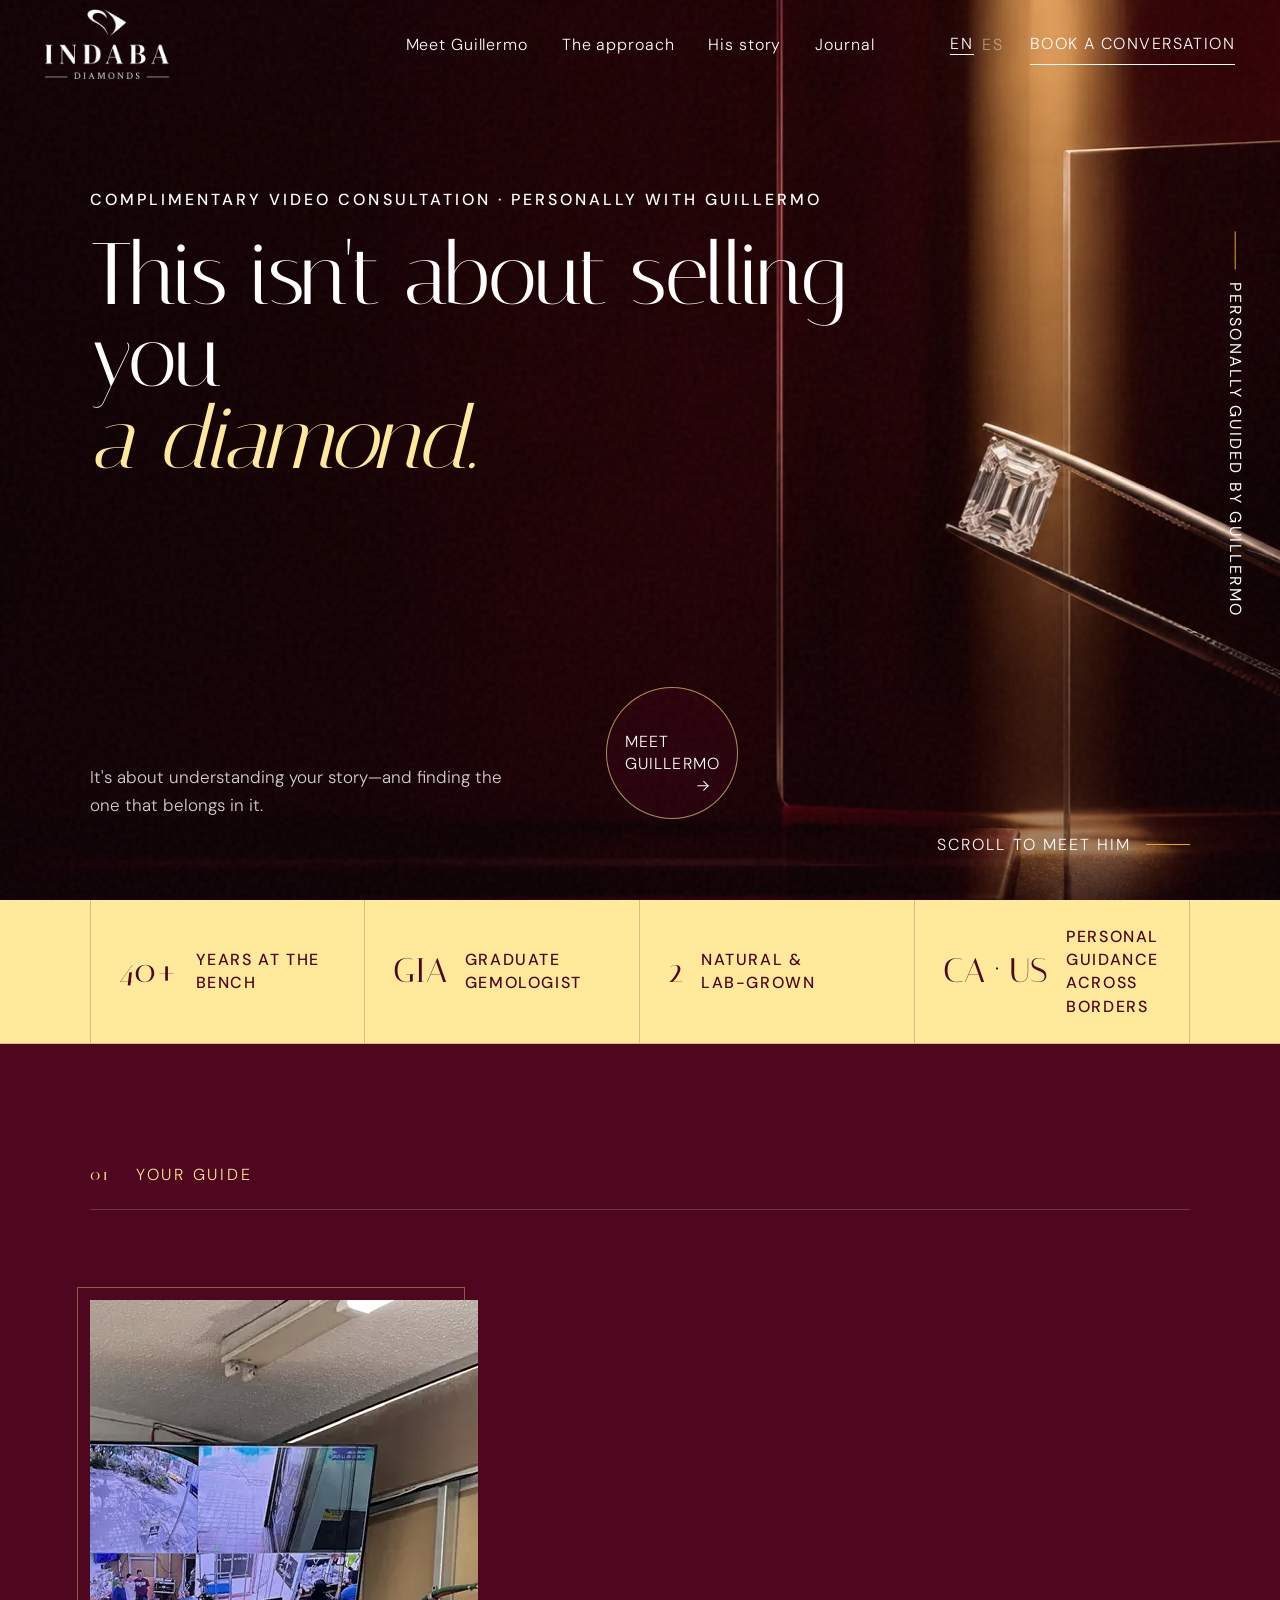
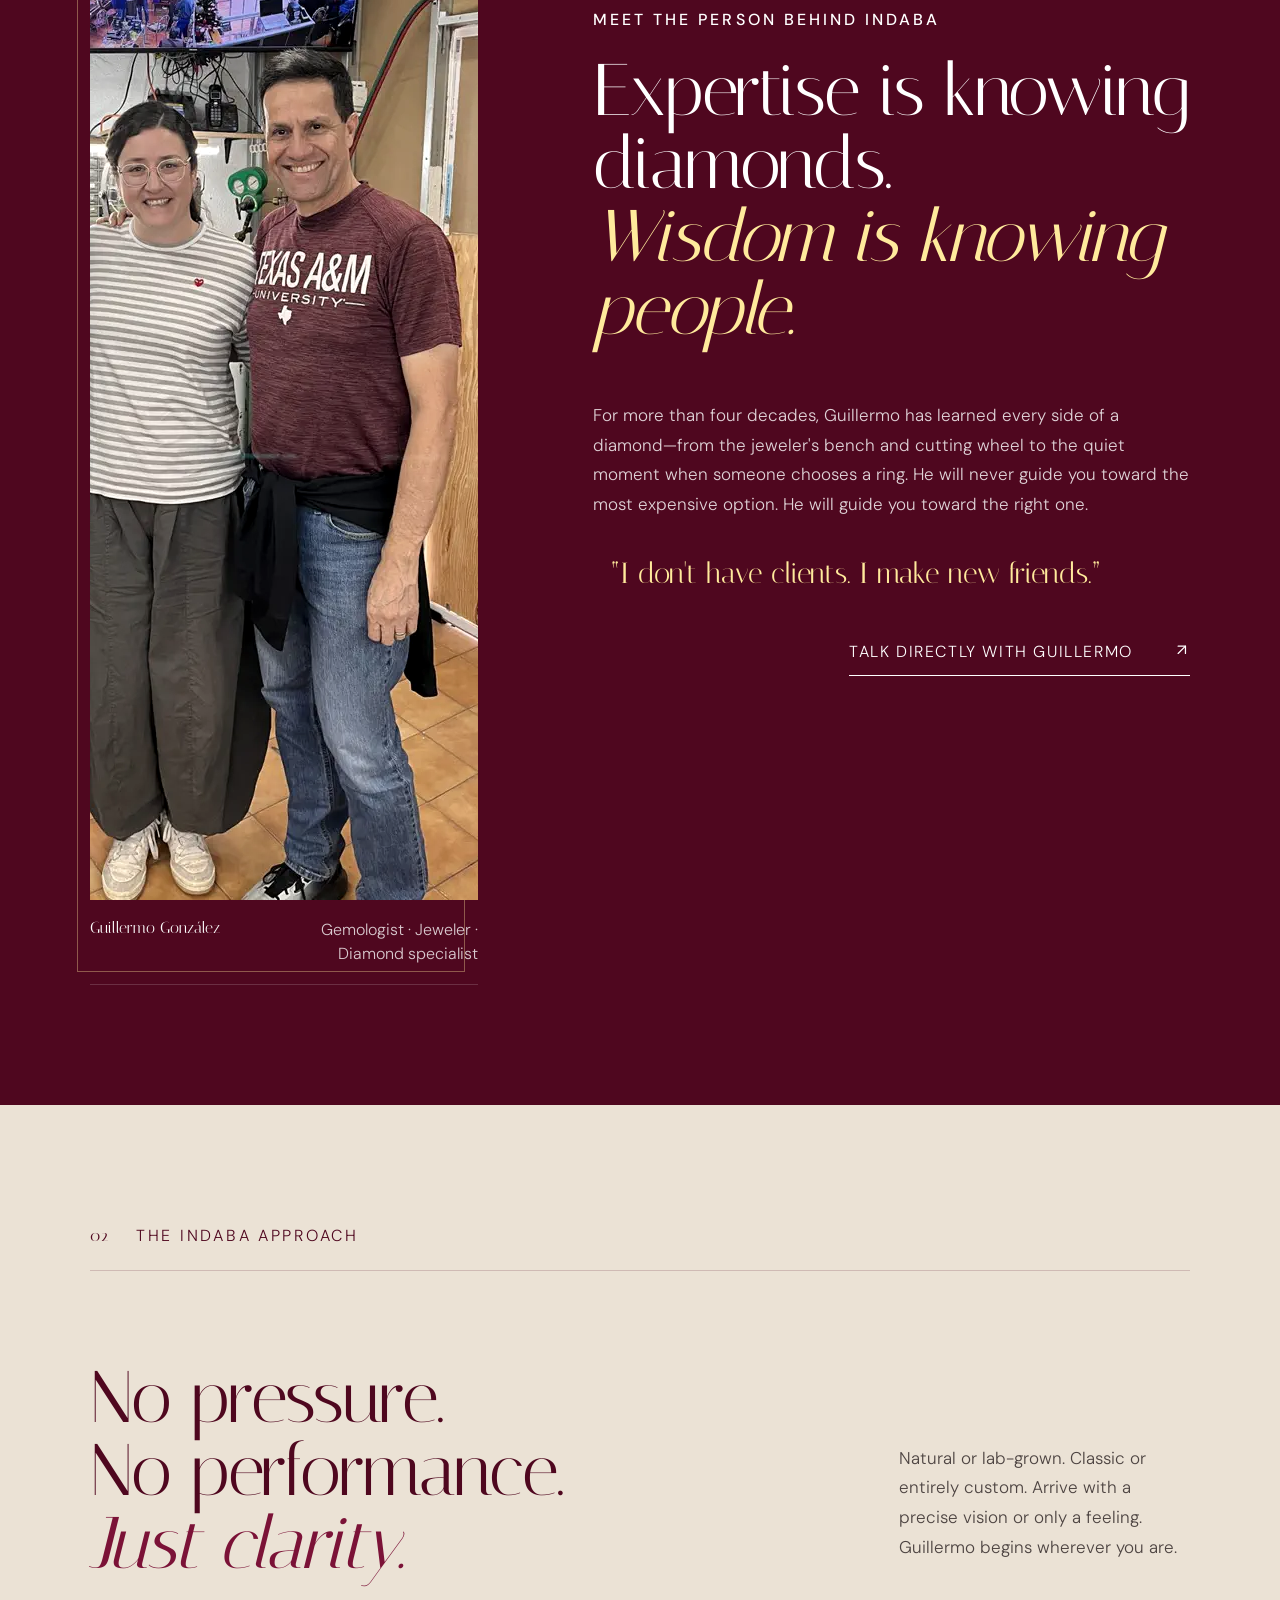
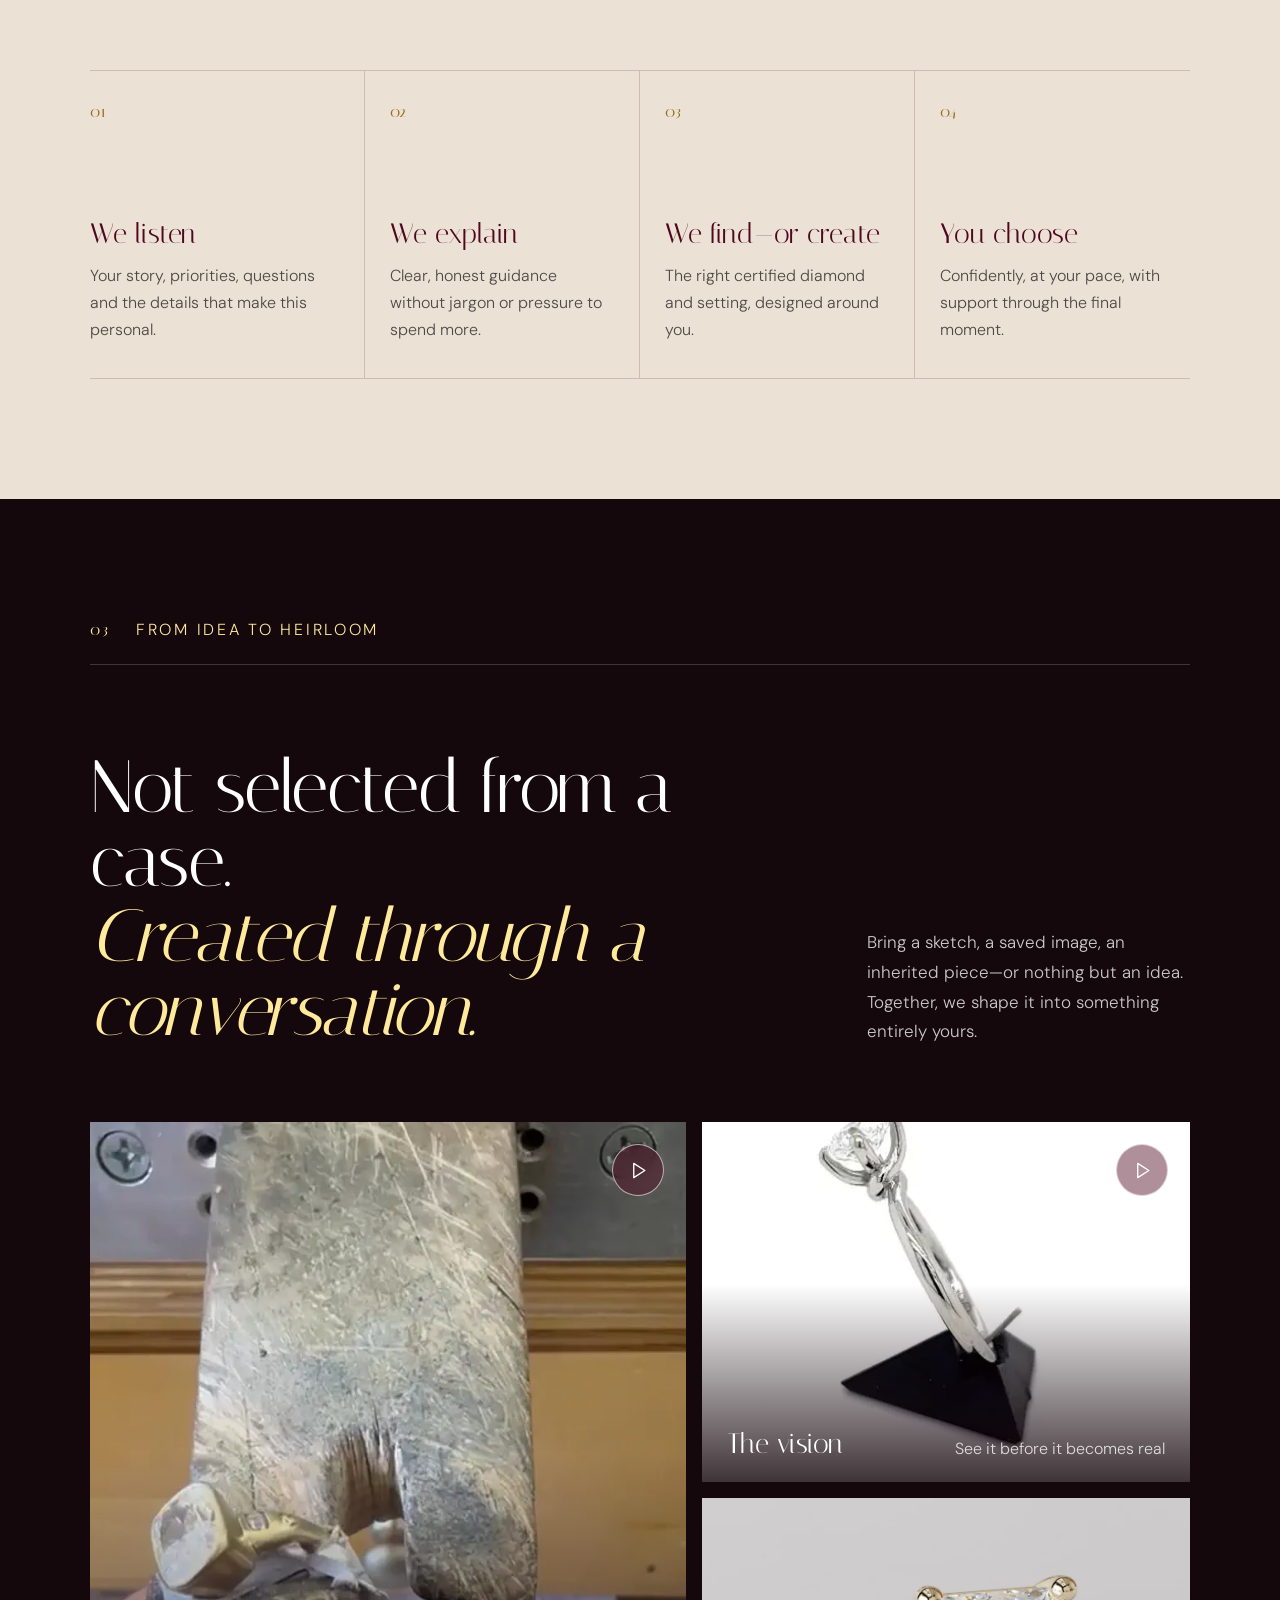
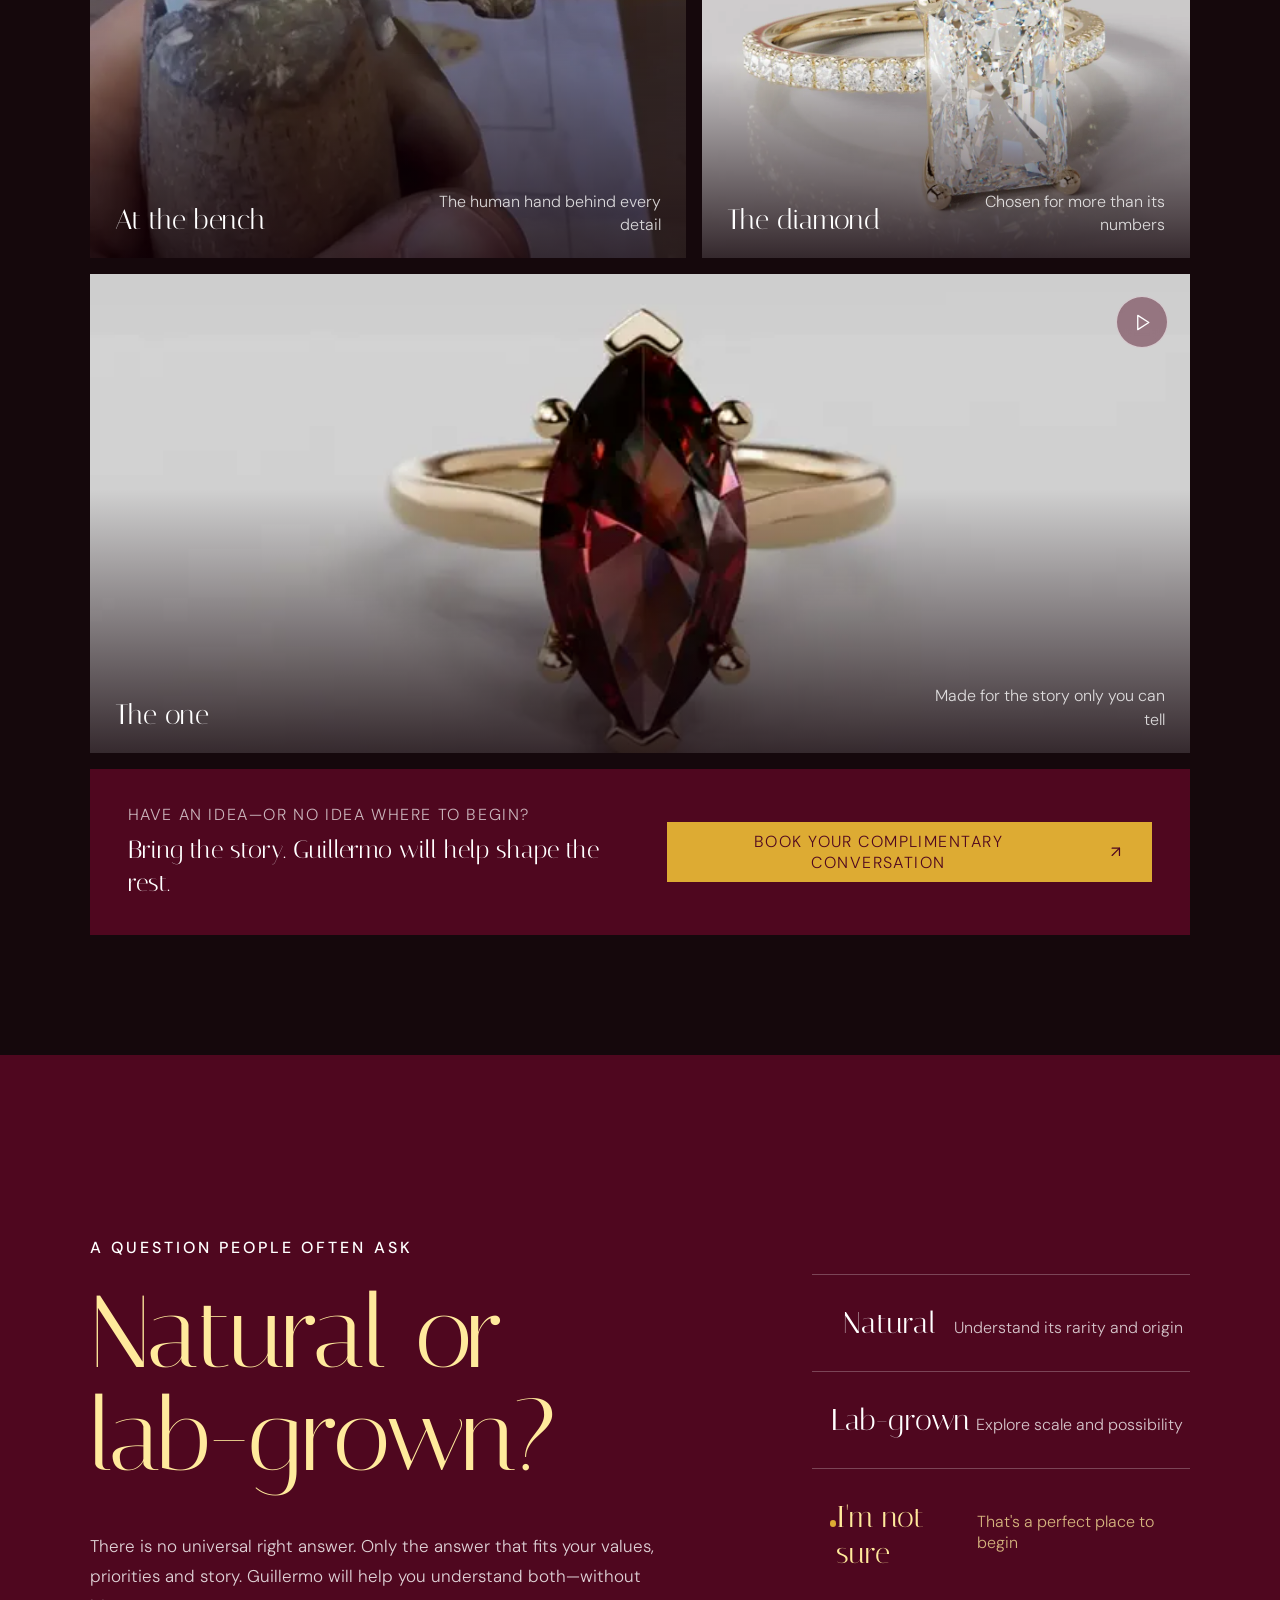
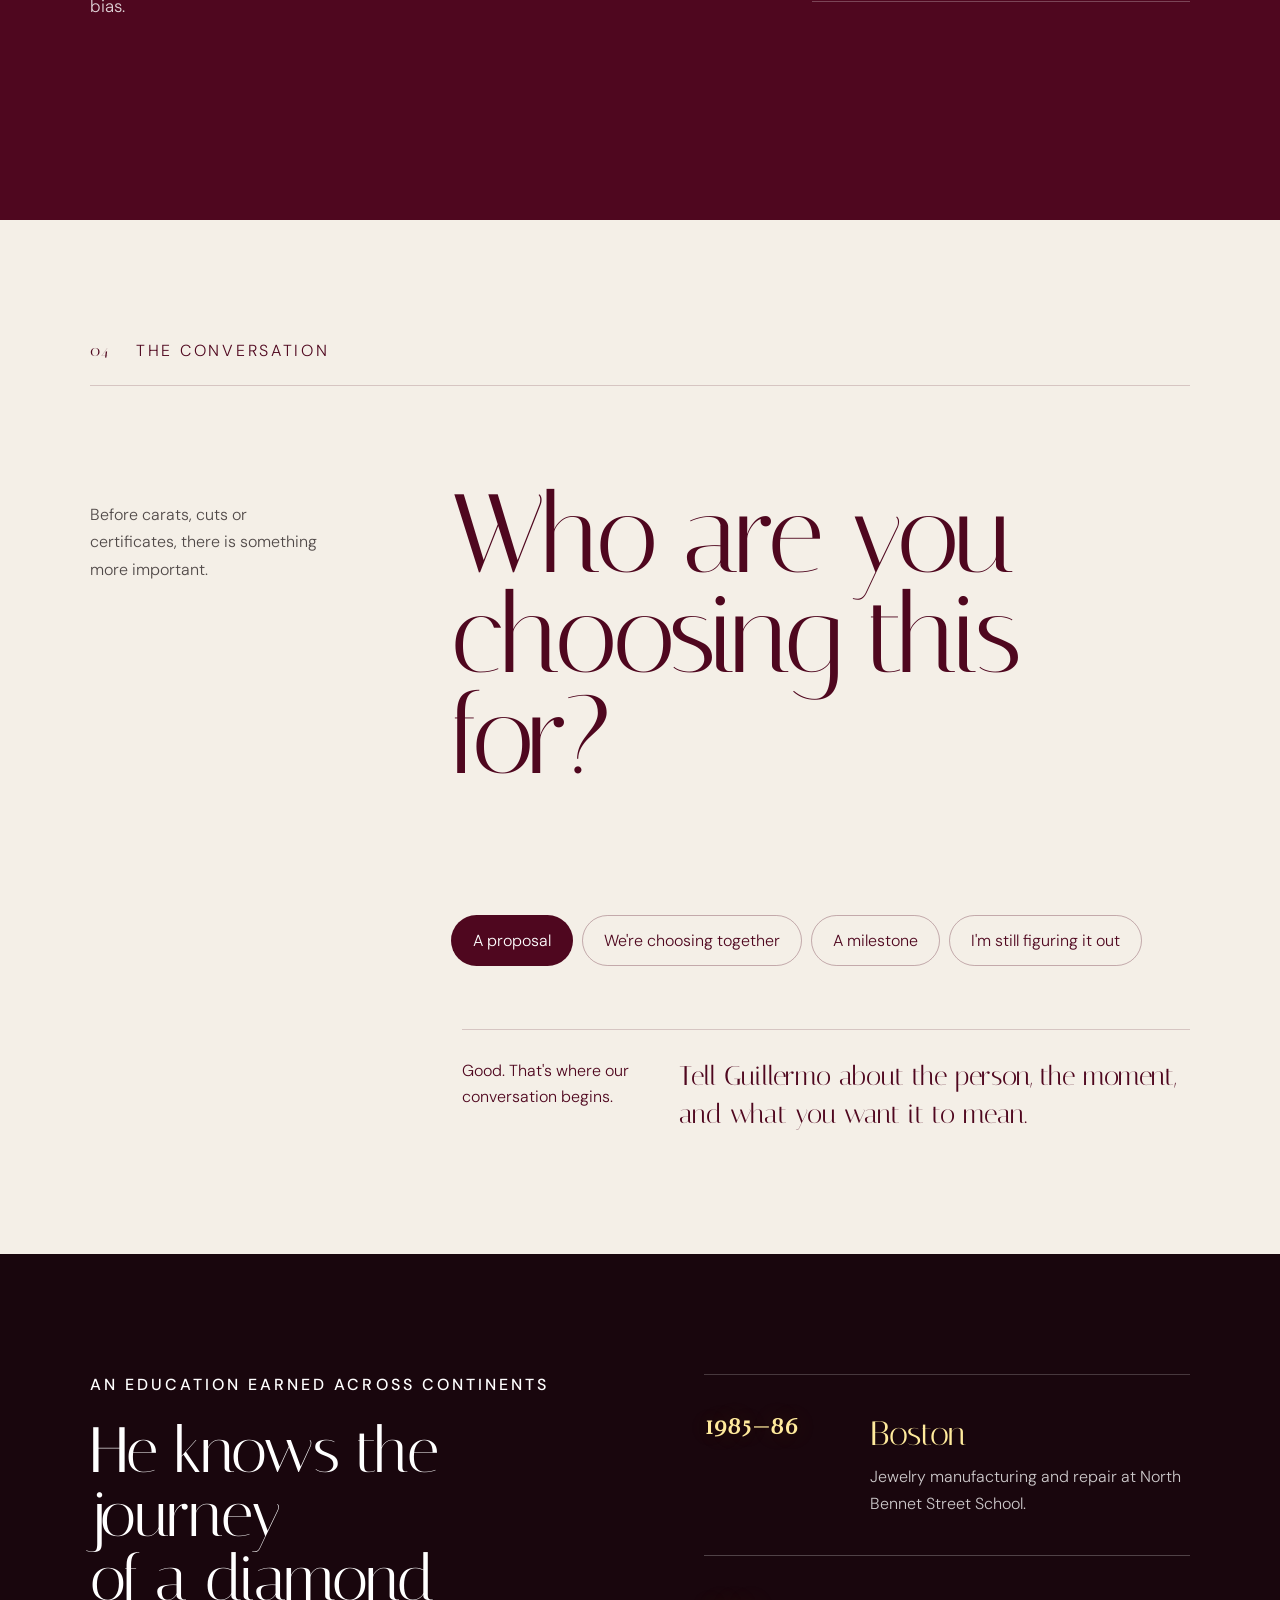
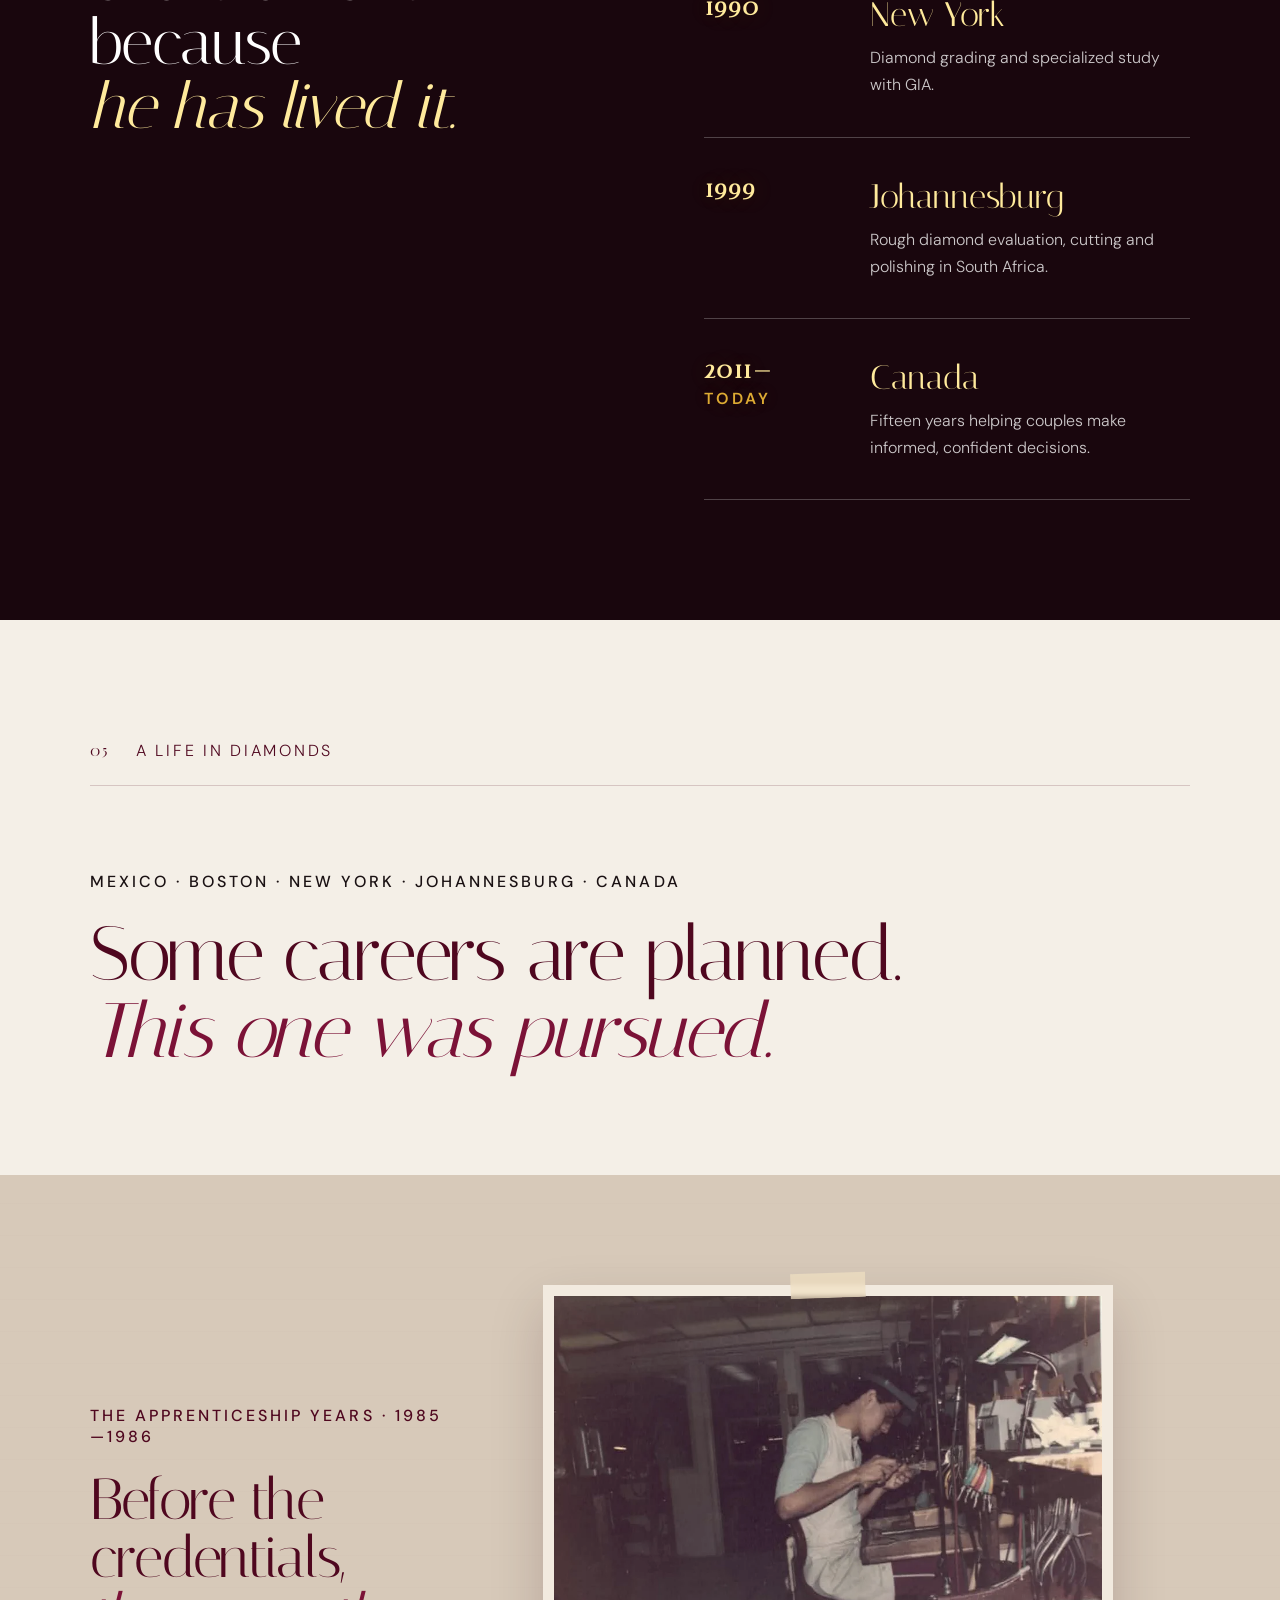
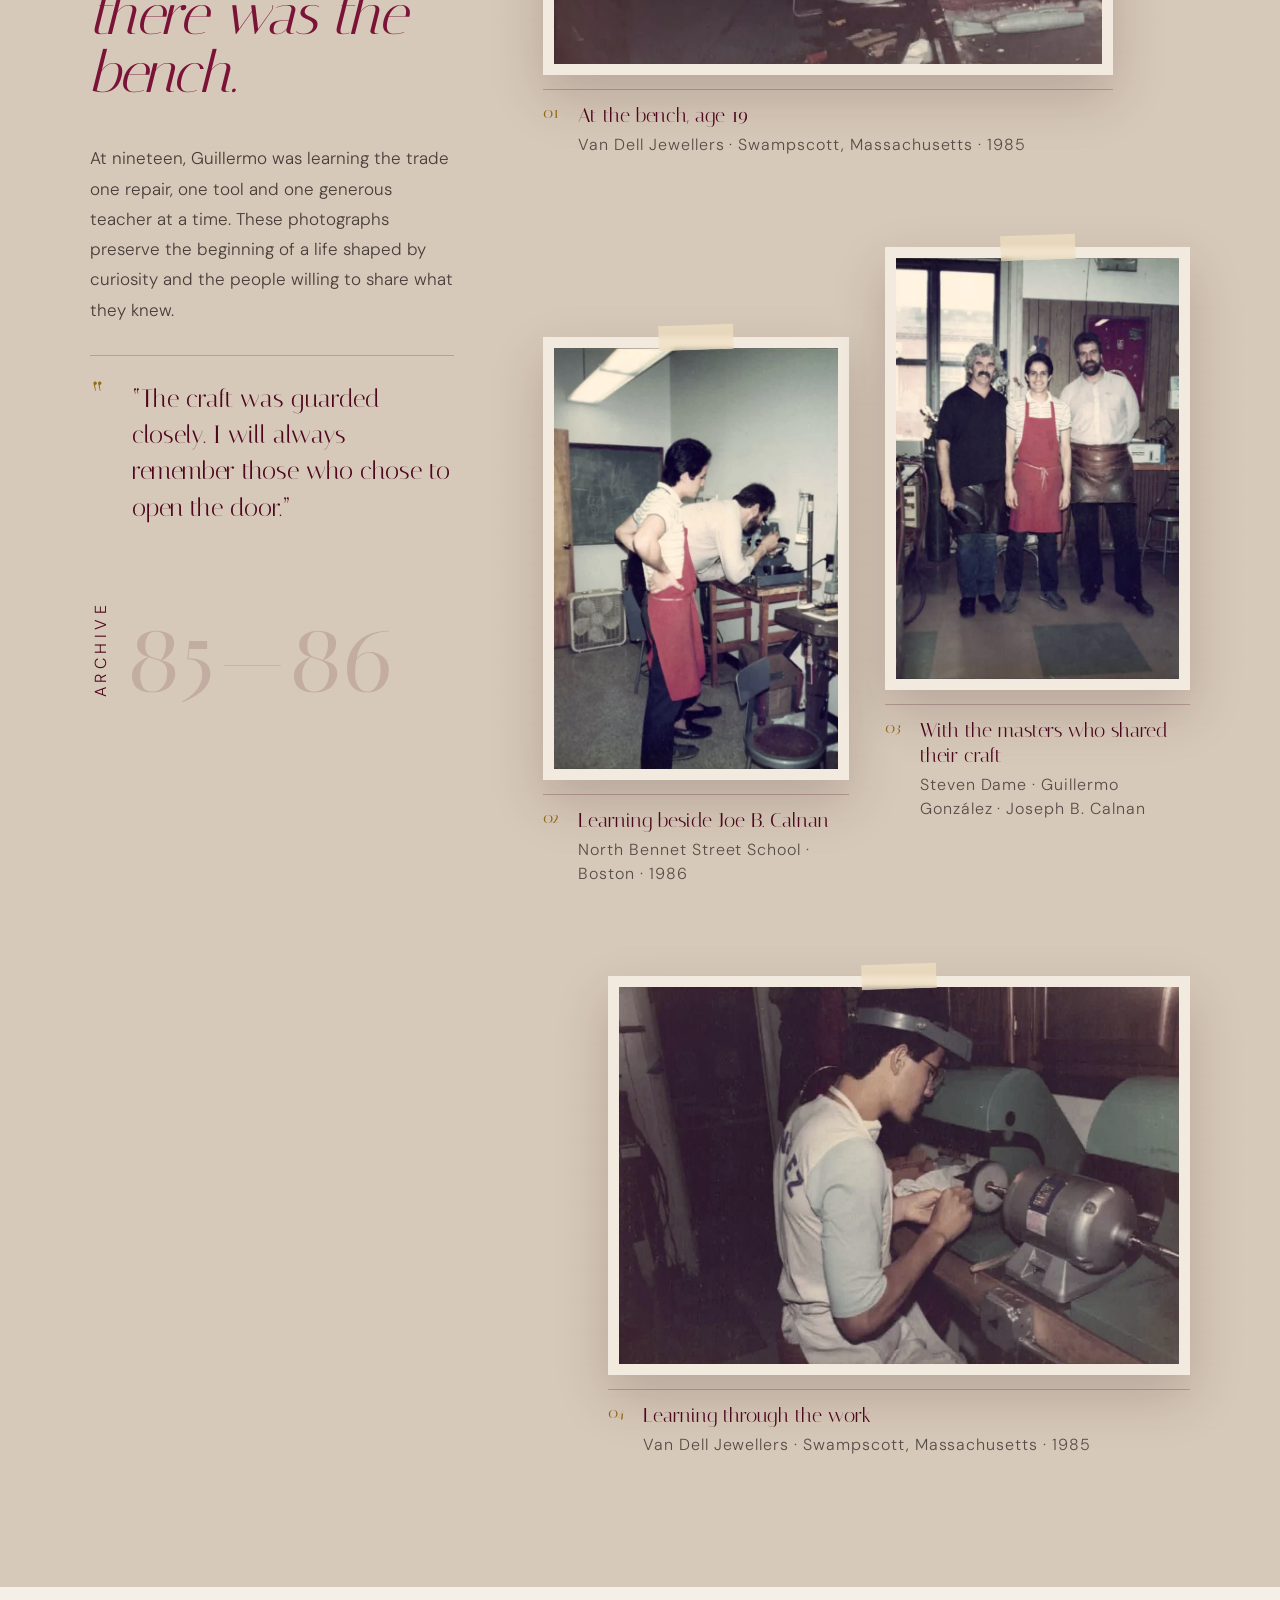
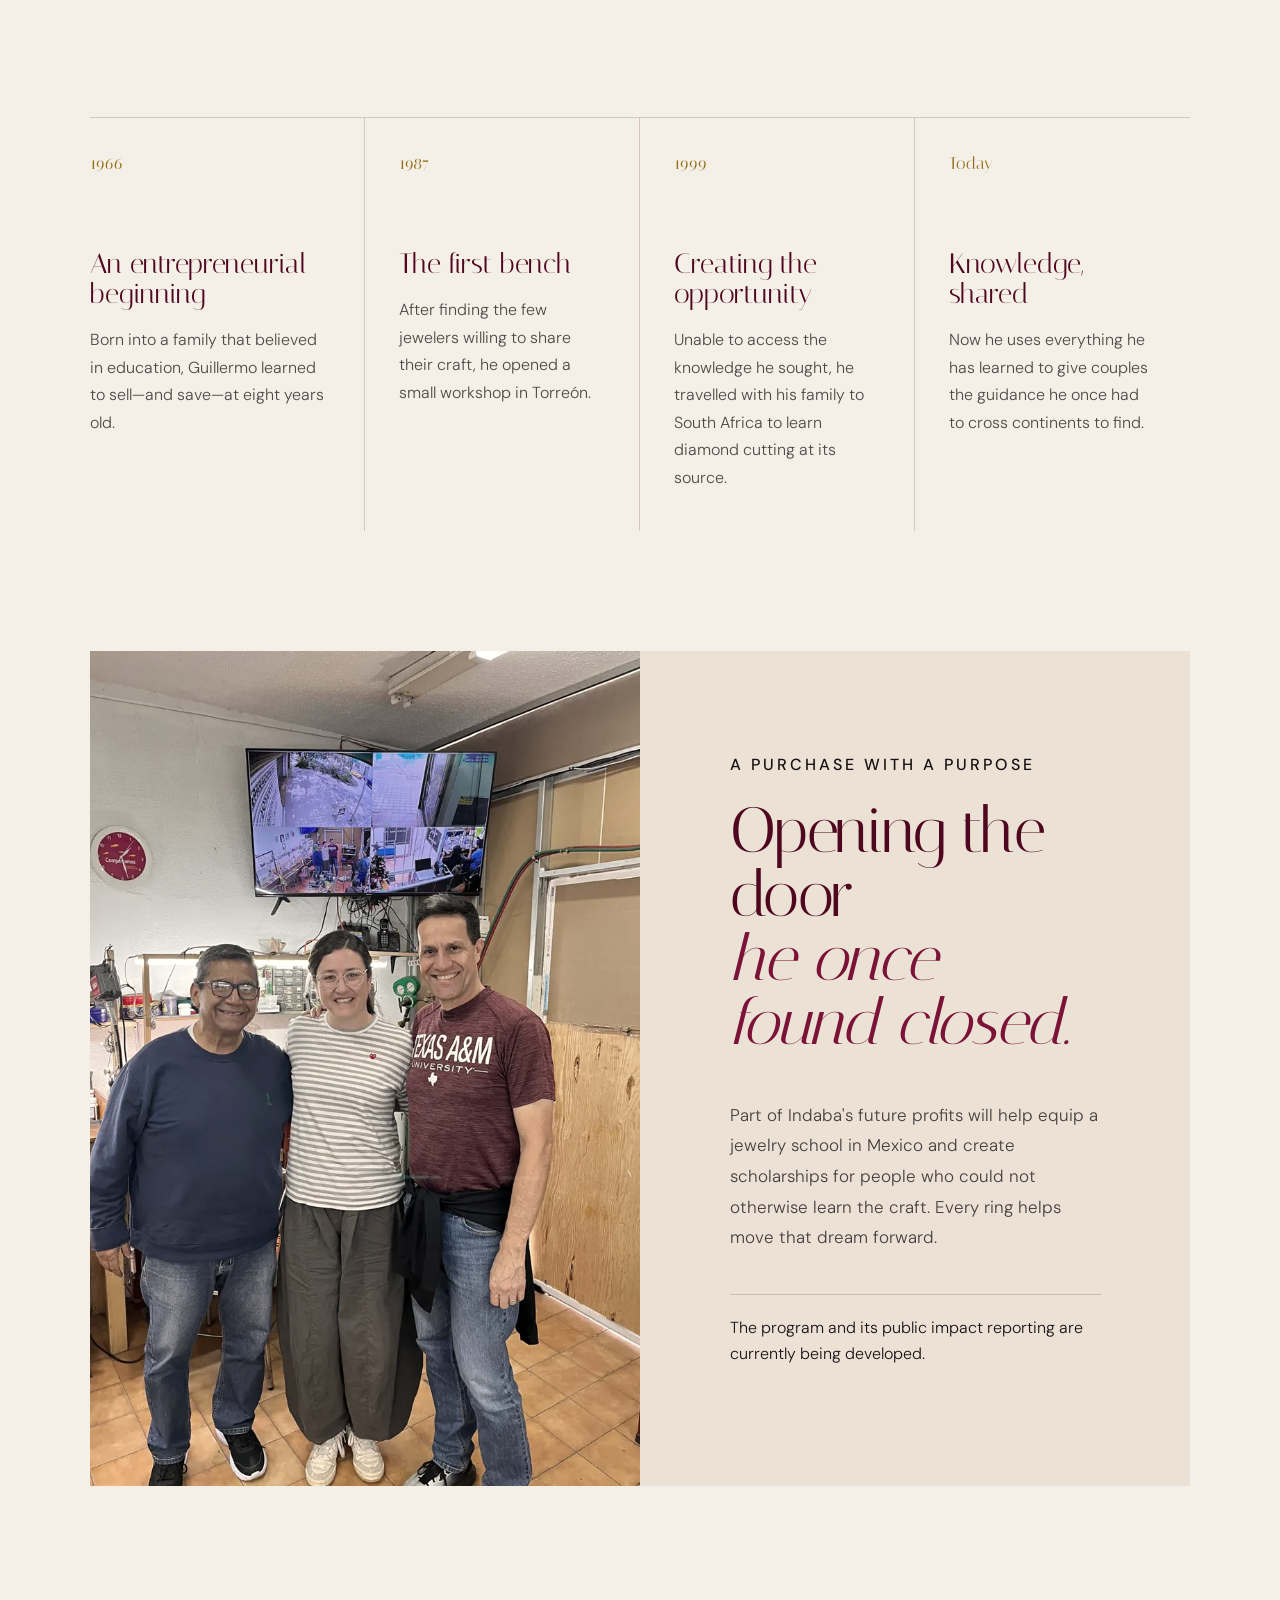
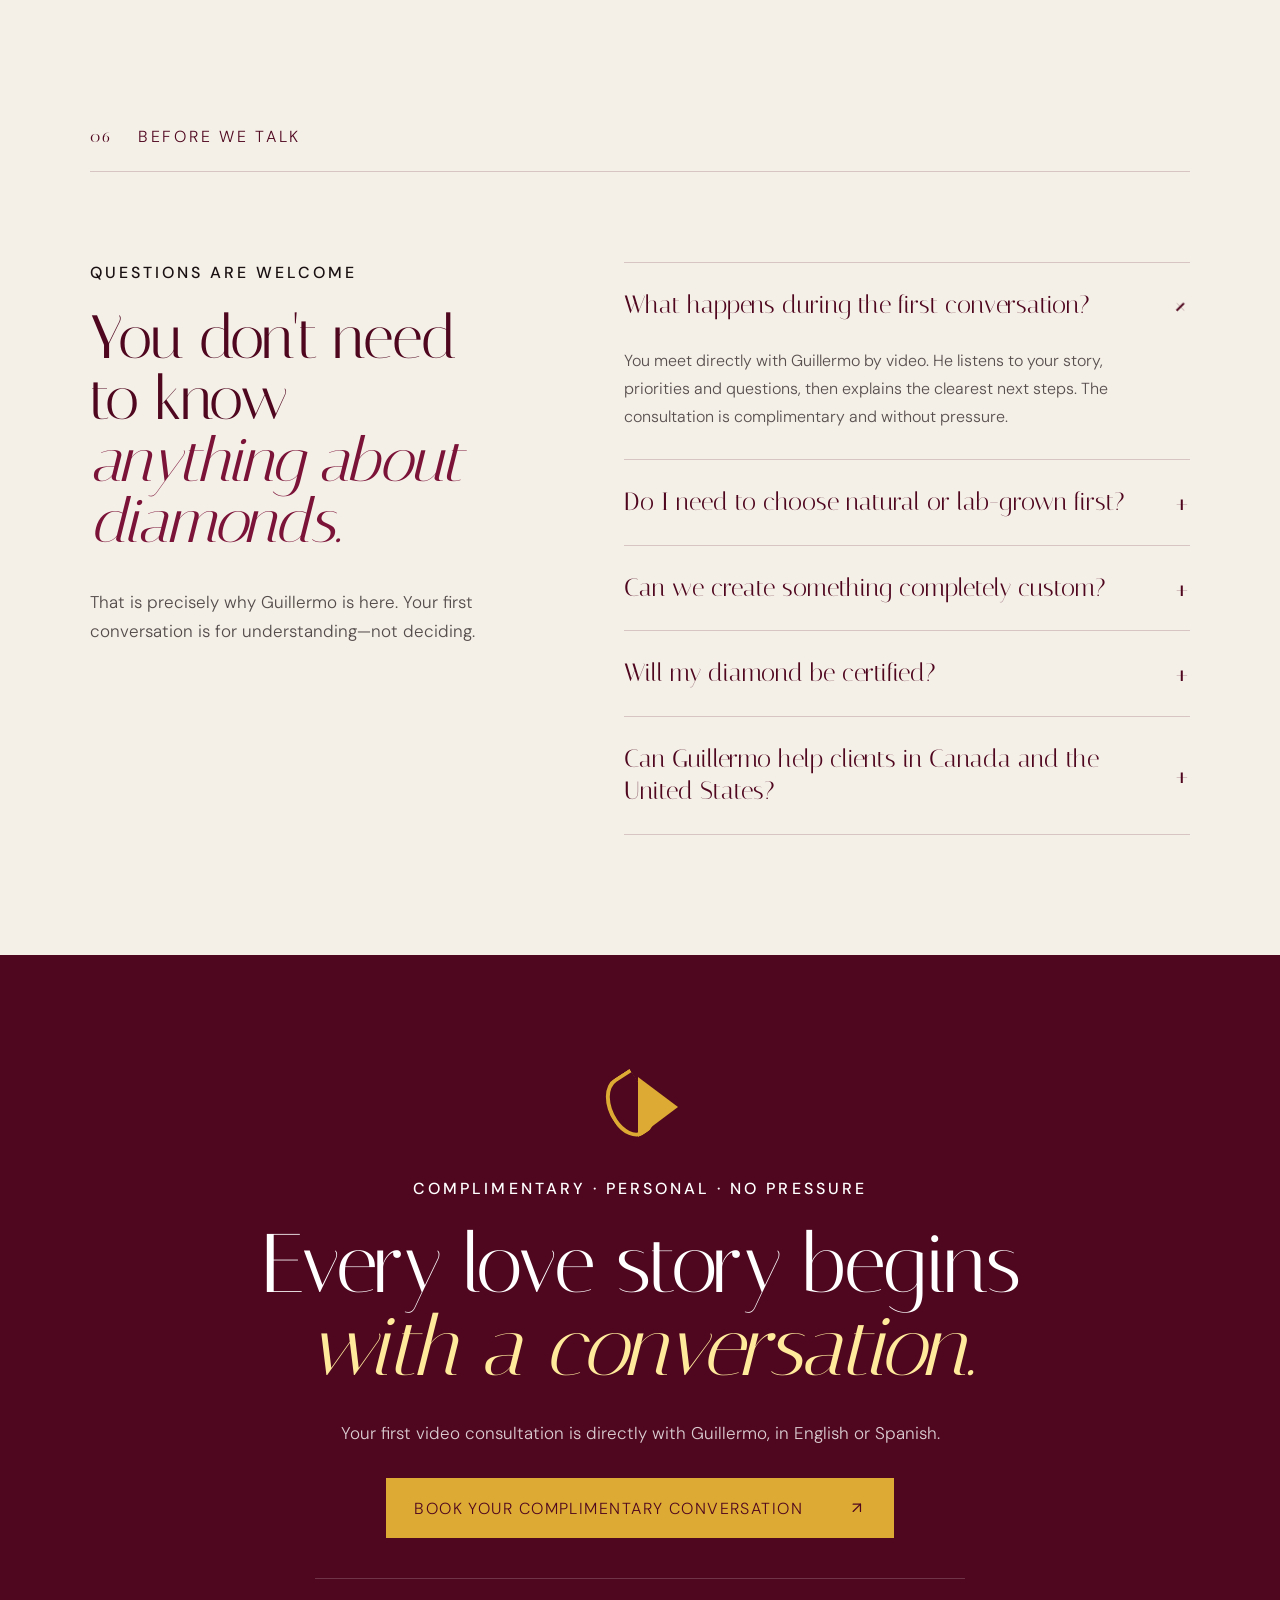
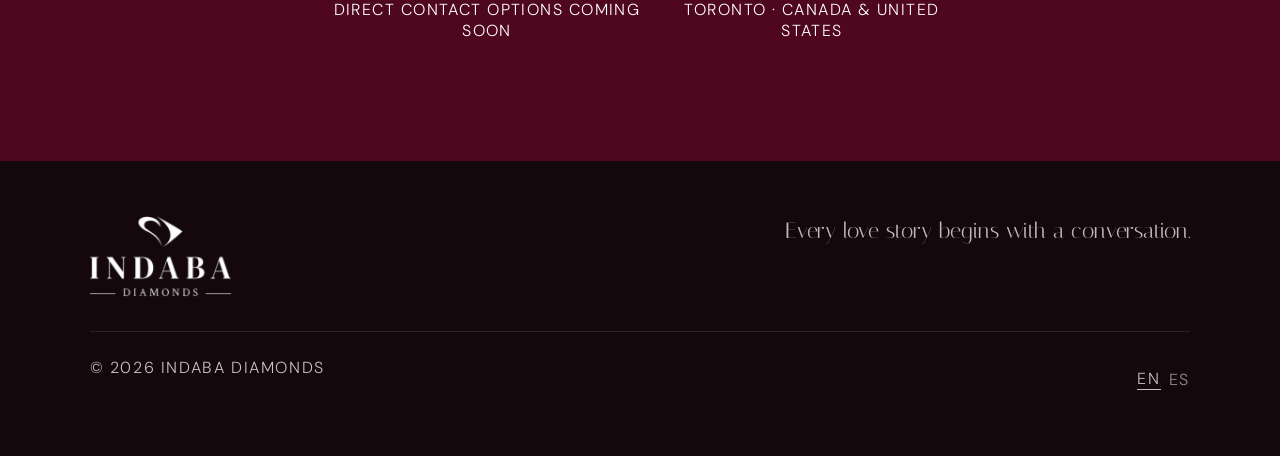
==== commit 07f98138: "Optimize performance, responsive media, and technical SEO" ====
--- a/index.html
+++ b/index.html
@@ -4,13 +4,46 @@
     <meta charset="UTF-8" />
     <meta name="viewport" content="width=device-width, initial-scale=1.0" />
     <meta name="description" content="A personal diamond consultation with gemologist and jeweler Guillermo González. Custom engagement rings, natural and lab-grown diamonds in Canada and the United States." />
+    <meta name="robots" content="index,follow,max-image-preview:large,max-snippet:-1,max-video-preview:-1" />
+    <meta name="author" content="Indaba Diamonds" />
+    <meta property="og:type" content="website" />
+    <meta property="og:site_name" content="Indaba Diamonds" />
+    <meta property="og:title" content="Indaba Diamonds — Personal Diamond Guidance" />
+    <meta property="og:description" content="Personal guidance from gemologist and jeweler Guillermo González for natural and lab-grown diamonds and custom engagement rings." />
+    <meta property="og:image" content="assets/images/diamond-editorial.webp" />
+    <meta property="og:image:alt" content="An emerald-cut diamond held in jeweler's tweezers" />
+    <meta name="twitter:card" content="summary_large_image" />
+    <meta name="twitter:title" content="Indaba Diamonds — Personal Diamond Guidance" />
+    <meta name="twitter:description" content="Every love story begins with a conversation. Meet personally with gemologist and jeweler Guillermo González." />
+    <meta name="twitter:image" content="assets/images/diamond-editorial.webp" />
     <meta name="theme-color" content="#4f071f" />
     <link rel="icon" type="image/png" href="assets/branding/favicon.png" />
     <title>Indaba Diamonds — Every love story begins with a conversation</title>
-    <link rel="preconnect" href="https://fonts.googleapis.com" />
-    <link rel="preconnect" href="https://fonts.gstatic.com" crossorigin />
-    <link href="https://fonts.googleapis.com/css2?family=DM+Sans:wght@300;400;500;600&family=Italiana&display=swap" rel="stylesheet" />
-    <link rel="stylesheet" href="styles.css" />
+    <link rel="preload" href="assets/images/diamond-editorial.webp" as="image" type="image/webp" fetchpriority="high" />
+    <link rel="preload" href="assets/fonts/italiana-latin-400.woff2" as="font" type="font/woff2" crossorigin />
+    <link rel="stylesheet" href="styles.min.css" />
+    <script type="application/ld+json">
+      {
+        "@context": "https://schema.org",
+        "@type": "Organization",
+        "name": "Indaba Diamonds",
+        "description": "Personal diamond guidance and custom jewelry design with gemologist and jeweler Guillermo González.",
+        "slogan": "Every love story begins with a conversation",
+        "logo": "assets/branding/logo-wine.webp",
+        "image": "assets/images/diamond-editorial.webp",
+        "areaServed": [
+          { "@type": "Country", "name": "Canada" },
+          { "@type": "Country", "name": "United States" }
+        ],
+        "founder": {
+          "@type": "Person",
+          "name": "Guillermo González",
+          "jobTitle": "Gemologist, jeweler and diamond specialist",
+          "knowsAbout": ["Natural diamonds", "Lab-grown diamonds", "Custom jewelry", "Diamond cutting and polishing"]
+        }
+      }
+    </script>
+    <script src="icons.js" defer></script>
     <script src="script.js" defer></script>
   </head>
   <body>
@@ -19,8 +52,8 @@
 
     <header class="site-header" id="top">
       <a class="wordmark brand-logo brand-logo-switch" href="#top" aria-label="Indaba Diamonds home">
-        <img class="brand-logo-white" src="assets/branding/logo-white.png" alt="" />
-        <img class="brand-logo-wine" src="assets/branding/logo-wine.png" alt="" aria-hidden="true" />
+        <img class="brand-logo-white" src="assets/branding/logo-white.webp" alt="" />
+        <img class="brand-logo-wine" src="assets/branding/logo-wine.webp" alt="" aria-hidden="true" />
       </a>
       <nav class="desktop-nav" aria-label="Main navigation">
         <a href="#meet" data-i18n="navMeet">Meet Guillermo</a>
@@ -29,7 +62,7 @@
         <a href="journal.html" data-i18n="navJournal">Journal</a>
       </nav>
       <div class="header-actions">
-        <button class="language-toggle" aria-label="Cambiar idioma"><span class="active">EN</span><span>ES</span></button>
+        <button class="language-toggle" title="Change language"><span class="active">EN</span><span>ES</span></button>
         <button class="text-button open-booking" data-i18n="navBook">Book a conversation</button>
         <button class="menu-toggle" aria-label="Open menu" aria-expanded="false"><span></span><span></span></button>
       </div>
@@ -55,9 +88,9 @@
           </h1>
           <div class="hero-bottom reveal">
             <p data-i18n="heroBody">It's about understanding your story—and finding the one that belongs in it.</p>
-            <button class="circle-cta open-booking" aria-label="Begin the conversation">
+            <button class="circle-cta open-booking" aria-label="Meet Guillermo — begin the conversation">
               <span data-i18n="begin">Meet<br />Guillermo</span>
-              <svg viewBox="0 0 24 24" aria-hidden="true"><path d="M5 12h13M13 6l6 6-6 6"/></svg>
+              <i data-lucide="arrow-right"></i>
             </button>
           </div>
         </div>
@@ -94,7 +127,7 @@
         <div class="chapter-label light"><span>01</span><span data-i18n="chapterGuide">Your guide</span></div>
         <div class="meet-layout">
           <div class="portrait-wrap reveal">
-            <img src="guillermo_equipo.jpeg" alt="Guillermo González visiting a jewelry workshop" loading="lazy" />
+            <img src="guillermo_equipo.webp" alt="Guillermo González visiting a jewelry workshop" loading="lazy" decoding="async" width="900" height="1200" />
             <div class="portrait-caption"><span>Guillermo González</span><small data-i18n="portraitRole">Gemologist · Jeweler · Diamond specialist</small></div>
           </div>
           <div class="meet-copy">
@@ -102,7 +135,7 @@
             <h2 class="reveal" data-i18n="meetTitle">Expertise is knowing diamonds.<br /><em>Wisdom is knowing people.</em></h2>
             <p class="large-copy reveal" data-i18n="meetBody">For more than four decades, Guillermo has learned every side of a diamond—from the jeweler's bench and cutting wheel to the quiet moment when someone chooses a ring. He will never guide you toward the most expensive option. He will guide you toward the right one.</p>
             <blockquote class="reveal" data-i18n="meetQuote">“I don't have clients. I make new friends.”</blockquote>
-            <button class="line-link open-booking reveal"><span data-i18n="talkGuillermo">Talk directly with Guillermo</span><i>↗</i></button>
+            <button class="line-link open-booking reveal"><span data-i18n="talkGuillermo">Talk directly with Guillermo</span><i data-lucide="arrow-up-right"></i></button>
           </div>
         </div>
       </section>
@@ -155,28 +188,28 @@
         </div>
         <div class="media-story">
           <figure class="media-card media-tall reveal">
-            <video src="proceso.mp4" muted loop playsinline preload="metadata"></video>
-            <button class="video-toggle" aria-label="Play process video">▶</button>
+            <video src="proceso.mp4" poster="assets/images/journal/proceso-poster.webp" muted loop playsinline preload="none"></video>
+            <button class="video-toggle" aria-label="Play process video"><i data-lucide="play"></i></button>
             <figcaption><span data-i18n="mediaMaking">At the bench</span><small data-i18n="mediaMakingSub">The human hand behind every detail</small></figcaption>
           </figure>
           <figure class="media-card reveal">
-            <video src="video_render.mp4" muted loop playsinline preload="metadata"></video>
-            <button class="video-toggle" aria-label="Play ring render video">▶</button>
+            <video src="video_render.mp4" poster="assets/images/journal/render-poster.webp" muted loop playsinline preload="none"></video>
+            <button class="video-toggle" aria-label="Play ring render video"><i data-lucide="play"></i></button>
             <figcaption><span data-i18n="mediaVision">The vision</span><small data-i18n="mediaVisionSub">See it before it becomes real</small></figcaption>
           </figure>
           <figure class="media-card reveal">
-            <img src="anillo.jpeg" alt="Radiant-cut diamond engagement ring" loading="lazy" />
+            <img src="anillo.webp" alt="Radiant-cut diamond engagement ring" loading="lazy" decoding="async" width="1536" height="809" />
             <figcaption><span data-i18n="mediaDiamond">The diamond</span><small data-i18n="mediaDiamondSub">Chosen for more than its numbers</small></figcaption>
           </figure>
           <figure class="media-card media-wide reveal">
-            <video src="viedo_anillos.mp4" muted loop playsinline preload="metadata"></video>
-            <button class="video-toggle" aria-label="Play finished ring video">▶</button>
+            <video src="viedo_anillos.mp4" poster="assets/images/journal/anillos-poster.webp" muted loop playsinline preload="none"></video>
+            <button class="video-toggle" aria-label="Play finished ring video"><i data-lucide="play"></i></button>
             <figcaption><span data-i18n="mediaOne">The one</span><small data-i18n="mediaOneSub">Made for the story only you can tell</small></figcaption>
           </figure>
         </div>
         <div class="craft-cta reveal">
           <div><span data-i18n="craftCtaLabel">Have an idea—or no idea where to begin?</span><strong data-i18n="craftCtaTitle">Bring the story. Guillermo will help shape the rest.</strong></div>
-          <button class="button button-gold open-booking"><span data-i18n="bookFree">Book your complimentary conversation</span><i>↗</i></button>
+          <button class="button button-gold open-booking"><span data-i18n="bookFree">Book your complimentary conversation</span><i data-lucide="arrow-up-right"></i></button>
         </div>
       </section>
 
@@ -196,19 +229,19 @@
           </aside>
           <div class="archive-gallery">
             <figure class="archive-photo archive-landscape archive-one reveal">
-              <div class="photo-frame"><img src="assets/images/history/guillermo-van-dell-bench-1985.png" alt="Guillermo working at a jeweler's bench at age nineteen in 1985" loading="lazy" /></div>
+              <div class="photo-frame"><img src="assets/images/history/guillermo-van-dell-bench-1985.webp" alt="Guillermo working at a jeweler's bench at age nineteen in 1985" loading="lazy" decoding="async" width="948" height="650" /></div>
               <figcaption><b>01</b><p><span data-i18n="archivePhoto1">At the bench, age 19</span><small data-i18n="archivePhoto1Sub">Van Dell Jewellers · Swampscott, Massachusetts · 1985</small></p></figcaption>
             </figure>
             <figure class="archive-photo archive-portrait archive-two reveal">
-              <div class="photo-frame"><img src="assets/images/history/guillermo-joe-calnan-1986.png" alt="Guillermo with his teacher Joseph Calnan at North Bennet Street School in 1986" loading="lazy" /></div>
+              <div class="photo-frame"><img src="assets/images/history/guillermo-joe-calnan-1986.webp" alt="Guillermo with his teacher Joseph Calnan at North Bennet Street School in 1986" loading="lazy" decoding="async" width="613" height="894" /></div>
               <figcaption><b>02</b><p><span data-i18n="archivePhoto2">Learning beside Joe B. Calnan</span><small data-i18n="archivePhoto2Sub">North Bennet Street School · Boston · 1986</small></p></figcaption>
             </figure>
             <figure class="archive-photo archive-portrait archive-three reveal">
-              <div class="photo-frame"><img src="assets/images/history/north-bennet-masters-1986.png" alt="Steven Dame, Guillermo González and Joseph Calnan at North Bennet Street School" loading="lazy" /></div>
+              <div class="photo-frame"><img src="assets/images/history/north-bennet-masters-1986.webp" alt="Steven Dame, Guillermo González and Joseph Calnan at North Bennet Street School" loading="lazy" decoding="async" width="614" height="893" /></div>
               <figcaption><b>03</b><p><span data-i18n="archivePhoto3">With the masters who shared their craft</span><small data-i18n="archivePhoto3Sub">Steven Dame · Guillermo González · Joseph B. Calnan</small></p></figcaption>
             </figure>
             <figure class="archive-photo archive-landscape archive-four reveal">
-              <div class="photo-frame"><img src="assets/images/history/guillermo-polishing-1985.png" alt="Guillermo polishing jewelry at Van Dell Jewellers in 1985" loading="lazy" /></div>
+              <div class="photo-frame"><img src="assets/images/history/guillermo-polishing-1985.webp" alt="Guillermo polishing jewelry at Van Dell Jewellers in 1985" loading="lazy" decoding="async" width="889" height="606" /></div>
               <figcaption><b>04</b><p><span data-i18n="archivePhoto4">Learning through the work</span><small data-i18n="archivePhoto4Sub">Van Dell Jewellers · Swampscott, Massachusetts · 1985</small></p></figcaption>
             </figure>
           </div>
@@ -222,7 +255,7 @@
       </section>
 
       <section class="purpose section">
-        <div class="purpose-image reveal"><img src="guillermo_equipo.jpeg" alt="Guillermo with members of a jewelry workshop in Mexico" loading="lazy" /></div>
+        <div class="purpose-image reveal"><img src="guillermo_equipo.webp" alt="Guillermo with members of a jewelry workshop in Mexico" loading="lazy" decoding="async" width="900" height="1200" /></div>
         <div class="purpose-copy">
           <p class="eyebrow reveal" data-i18n="purposeEyebrow">A purchase with a purpose</p>
           <h2 class="reveal" data-i18n="purposeTitle">Opening the door<br /><em>he once found closed.</em></h2>
@@ -269,28 +302,28 @@
         <p class="eyebrow reveal" data-i18n="finalEyebrow">Complimentary · Personal · No pressure</p>
         <h2 class="reveal" data-i18n="finalTitle">Every love story begins<br /><em>with a conversation.</em></h2>
         <p class="reveal" data-i18n="finalBody">Your first video consultation is directly with Guillermo, in English or Spanish.</p>
-        <button class="button button-gold open-booking reveal"><span data-i18n="bookFree">Book your complimentary conversation</span><i>↗</i></button>
+        <button class="button button-gold open-booking reveal"><span data-i18n="bookFree">Book your complimentary conversation</span><i data-lucide="arrow-up-right"></i></button>
         <div class="contact-options reveal"><span data-i18n="comingSoon">Direct contact options coming soon</span><span>Toronto · Canada & United States</span></div>
       </section>
     </main>
 
     <footer>
       <a class="wordmark footer-wordmark brand-logo brand-logo-dark" href="#top" aria-label="Indaba Diamonds home">
-        <img src="assets/branding/logo-white.png" alt="" />
+        <img src="assets/branding/logo-white.webp" alt="" />
       </a>
       <p data-i18n="footerTag">Every love story begins with a conversation.</p>
       <div><span>© <span id="year"></span> Indaba Diamonds</span><button class="language-toggle footer-language"><span class="active">EN</span><span>ES</span></button></div>
     </footer>
 
     <dialog class="booking-dialog" aria-labelledby="booking-title">
-      <button class="dialog-close" aria-label="Close">×</button>
+      <button class="dialog-close" aria-label="Close"><i data-lucide="x"></i></button>
       <div class="booking-progress"><i></i></div>
       <div class="booking-step active" data-step="1">
         <span class="step-count">01 / 03</span>
         <p class="eyebrow" data-i18n="bookingEyebrow">Before we meet</p>
         <h2 id="booking-title" data-i18n="bookingStart">Let's start with your story.</h2>
         <p data-i18n="bookingStartBody">A few thoughtful questions will help Guillermo make your first conversation more useful.</p>
-        <button class="button button-wine booking-next" data-next="2"><span data-i18n="continue">Continue</span><i>→</i></button>
+        <button class="button button-wine booking-next" data-next="2"><span data-i18n="continue">Continue</span><i data-lucide="arrow-right"></i></button>
       </div>
       <div class="booking-step" data-step="2">
         <span class="step-count">02 / 03</span>
@@ -301,7 +334,7 @@
           <button data-value="Diamond guidance" data-i18n="bookingGuidance">Guidance on a diamond</button>
           <button data-value="Something else" data-i18n="bookingOther">Something else</button>
         </div>
-        <button class="button button-wine booking-next" data-next="3" disabled><span data-i18n="continue">Continue</span><i>→</i></button>
+        <button class="button button-wine booking-next" data-next="3" disabled><span data-i18n="continue">Continue</span><i data-lucide="arrow-right"></i></button>
       </div>
       <div class="booking-step" data-step="3">
         <span class="step-count">03 / 03</span>
@@ -312,7 +345,7 @@
           <span>CALENDLY</span>
           <strong data-i18n="calendarSoon">Scheduling connection ready to add</strong>
         </div>
-        <button class="line-link dialog-close-link"><span data-i18n="closePreview">Close preview</span><i>×</i></button>
+        <button class="line-link dialog-close-link"><span data-i18n="closePreview">Close preview</span><i data-lucide="x"></i></button>
       </div>
     </dialog>
 
--- a/styles.min.css
+++ b/styles.min.css
@@ -0,0 +1 @@
+@font-face{font-family:"DM Sans";src:url("assets/fonts/dm-sans-latin-variable.woff2") format("woff2-variations");font-style:normal;font-weight:300 600;font-display:swap}@font-face{font-family:Italiana;src:url("assets/fonts/italiana-latin-400.woff2") format("woff2");font-style:normal;font-weight:400;font-display:swap}:root{--wine:#4f071f;--wine-deep:#27000d;--wine-bright:#7b1237;--gold:#ddab33;--gold-light:#ffea9c;--gold-deep:#936b13;--ivory:#f4efe7;--paper:#ebe2d5;--ink:#1a1113;--line:rgba(79, 7, 31, .18);--serif:"Italiana","Times New Roman",serif;--sans:"DM Sans",Arial,sans-serif}*{box-sizing:border-box}html{scroll-behavior:smooth}body{margin:0;background:var(--ivory);color:var(--ink);font-family:var(--sans);font-weight:300;overflow-x:hidden}body.no-scroll{overflow:hidden}a,button{color:inherit;font:inherit}button{cursor:pointer}a{text-decoration:none}img,video{display:block;width:100%}.lucide{width:1.1em;height:1.1em;flex:0 0 auto;stroke-width:1.7}.noise{position:fixed;inset:0;pointer-events:none;opacity:.055;z-index:100;background-image:url("data:image/svg+xml,%3Csvg viewBox='0 0 180 180' xmlns='http://www.w3.org/2000/svg'%3E%3Cfilter id='n'%3E%3CfeTurbulence type='fractalNoise' baseFrequency='.9' numOctaves='3' stitchTiles='stitch'/%3E%3C/filter%3E%3Crect width='100%25' height='100%25' filter='url(%23n)' opacity='.8'/%3E%3C/svg%3E")}.cursor-dot{position:fixed;width:8px;height:8px;border-radius:50%;background:var(--gold);pointer-events:none;z-index:200;transform:translate(-50%,-50%);opacity:0;transition:width .2s,height .2s,opacity .2s;mix-blend-mode:difference}.cursor-dot.large{width:34px;height:34px}.site-header{position:fixed;z-index:50;top:0;left:0;right:0;height:88px;padding:0 3.5vw;display:grid;grid-template-columns:1fr auto 1fr;align-items:center;color:#fff;transition:background .4s,color .4s,height .4s}.site-header.scrolled{height:72px;color:var(--wine);background:rgba(244,239,231,.91);backdrop-filter:blur(18px);border-bottom:1px solid rgba(79,7,31,.12)}.wordmark{display:inline-flex;align-items:center;gap:12px;width:max-content}.wordmark>span:last-child{display:grid;line-height:1}.wordmark strong{font:21px/1 var(--serif);letter-spacing:.22em}.wordmark small{margin-top:5px;font-size:16px;letter-spacing:.24em}.wordmark-mark{position:relative;width:28px;height:26px;display:block;transform:rotate(-3deg)}.wordmark-mark b,.wordmark-mark i{position:absolute;display:block}.wordmark-mark i{width:17px;height:24px;left:1px;border:2px solid currentColor;border-right:0;border-radius:60% 0 50% 45%;transform:rotate(-33deg)}.wordmark-mark b{width:0;height:0;right:0;top:1px;border-top:12px solid transparent;border-bottom:12px solid transparent;border-left:16px solid currentColor}.brand-logo{position:relative;width:124px;height:70px;display:block;flex:0 0 auto}.brand-logo img{position:absolute;inset:0;width:100%;height:100%;object-fit:contain;transition:opacity .3s}.brand-logo-switch .brand-logo-wine{opacity:0}.site-header.scrolled .brand-logo-switch .brand-logo-white{opacity:0}.site-header.scrolled .brand-logo-switch .brand-logo-wine{opacity:1}.site-header.scrolled .brand-logo{width:106px;height:60px}.desktop-nav{display:flex;gap:34px;font-size:16px;letter-spacing:.055em}.desktop-nav a{position:relative}.desktop-nav a::after{content:"";position:absolute;width:0;height:1px;left:0;bottom:-7px;background:currentColor;transition:width .25s}.desktop-nav a:hover::after{width:100%}.header-actions{justify-self:end;display:flex;align-items:center;gap:26px}.language-toggle,.text-button{border:0;background:0 0}.language-toggle{min-height:44px;padding:8px 0;display:flex;align-items:center;gap:8px;font-size:16px;letter-spacing:.12em}.language-toggle span{opacity:.45}.language-toggle span.active{opacity:1;border-bottom:1px solid currentColor}.text-button{font-size:16px;letter-spacing:.09em;text-transform:uppercase;padding:10px 0;border-bottom:1px solid currentColor}.menu-toggle{display:none;width:34px;height:34px;border:0;background:0 0;padding:8px 3px}.menu-toggle span{display:block;height:1px;background:currentColor;margin:6px 0;transition:transform .3s}.mobile-menu{position:fixed;inset:0;z-index:45;background:var(--wine);color:#fff;padding:130px 8vw 60px;display:flex;flex-direction:column;gap:26px;overflow-y:auto;visibility:hidden;pointer-events:none;transform:translateY(-100%);transition:transform .5s cubic-bezier(.77,0,.18,1),visibility 0s linear .5s}.mobile-menu.open{visibility:visible;pointer-events:auto;transform:translateY(0);transition-delay:0s}.mobile-menu a{font:10vw/1 var(--serif)}.mobile-menu .button{margin-top:auto}.hero{min-height:100svh;background:var(--wine-deep);position:relative;color:#fff;overflow:hidden}.hero-image{position:absolute;inset:0;background:url("assets/images/diamond-editorial.webp") center/cover no-repeat;transform:scale(1.02);animation:heroIn 1.6s cubic-bezier(.2,.7,.2,1) both}.hero-shade{position:absolute;inset:0;background:linear-gradient(90deg,rgba(20,0,7,.34) 0,transparent 64%),linear-gradient(0deg,rgba(20,0,7,.48),transparent 45%)}.hero-content{position:relative;z-index:2;padding:21vh 7vw 9vh;min-height:100svh;display:flex;flex-direction:column}.eyebrow{margin:0 0 24px;font-size:16px;font-weight:500;letter-spacing:.19em;text-transform:uppercase}.hero h1{margin:0;max-width:780px;font:clamp(64px, 6.8vw, 104px)/.94 var(--serif);letter-spacing:-.022em}.hero h1 em,.hero h1 span{display:block}.hero h1 em{color:var(--gold-light);font-weight:400}.hero-bottom{margin-top:auto;display:flex;align-items:end;gap:6vw}.hero-bottom>p{max-width:440px;margin:0;font-size:clamp(17px,1.3vw,20px);line-height:1.65;color:rgba(255,255,255,.82)}.circle-cta{width:132px;height:132px;border-radius:50%;border:1px solid rgba(255,234,156,.6);background:rgba(79,7,31,.25);color:#fff;display:grid;place-items:center;position:relative;text-align:left;transition:background .3s,transform .3s}.circle-cta:hover{background:var(--gold);color:var(--wine);transform:rotate(-5deg)}.circle-cta span{font-size:16px;line-height:1.4;text-transform:uppercase;letter-spacing:.07em}.circle-cta svg{position:absolute;width:18px;bottom:23px;right:25px;fill:none;stroke:currentColor;stroke-width:1.4}.hero-note{position:absolute;z-index:2;right:3.5vw;top:46%;display:flex;align-items:center;gap:13px;transform:rotate(90deg) translateX(50%);transform-origin:right center}.hero-note span{width:38px;height:1px;background:var(--gold)}.hero-note b{font-size:16px;text-transform:uppercase;letter-spacing:.14em;font-weight:400}.scroll-cue{position:absolute;z-index:2;right:7vw;bottom:5vh;display:flex;gap:15px;align-items:center;font-size:16px;letter-spacing:.13em;text-transform:uppercase}.scroll-cue i{width:44px;height:1px;background:#fff;position:relative;overflow:hidden}.scroll-cue i::after{content:"";position:absolute;inset:0;background:var(--gold);animation:scrollLine 2s infinite}.trust-strip{background:var(--gold-light);color:var(--wine);display:grid;grid-template-columns:repeat(4,minmax(0,1fr));padding:0 7vw;border-bottom:1px solid rgba(79,7,31,.2)}.trust-strip>div{min-width:0;min-height:118px;padding:25px 28px;border-right:1px solid rgba(79,7,31,.2);display:flex;align-items:center;gap:18px}.trust-strip>div:first-child{border-left:1px solid rgba(79,7,31,.2)}.trust-strip strong{font:34px/1 var(--serif);font-weight:400;white-space:nowrap}.trust-strip span{max-width:145px;font-size:16px;font-weight:500;line-height:1.45;letter-spacing:.1em;text-transform:uppercase}.section{padding:120px 7vw}.chapter-label{display:flex;gap:25px;align-items:center;padding-bottom:24px;border-bottom:1px solid var(--line);color:var(--wine);font-size:16px;letter-spacing:.17em;text-transform:uppercase}.chapter-label.light{color:var(--gold-light);border-color:rgba(255,255,255,.18)}.chapter-label span:first-child{font-family:var(--serif);font-size:16px}.opening{background:var(--ivory)}.opening-grid{padding:11vh 0 7vh;display:grid;grid-template-columns:.7fr 2fr;gap:8vw}.side-note{font-size:16px;line-height:1.7;max-width:230px;color:rgba(26,17,19,.75)}.display-question{margin:0;color:var(--wine);font:clamp(54px, 8.7vw, 136px)/.9 var(--serif);max-width:1100px;letter-spacing:-.035em}.conversation-picker{grid-column:2;display:flex;flex-wrap:wrap;gap:9px;margin-top:3vh}.choice{border:1px solid rgba(79,7,31,.3);border-radius:100px;padding:14px 21px;background:0 0;color:var(--wine);font-size:16px;transition:.25s}.choice.active,.choice:hover{background:var(--wine);color:#fff}.conversation-response{margin:0 0 0 calc(35% - 1vw);padding:28px 0 0;border-top:1px solid var(--line);display:grid;grid-template-columns:.7fr 2fr;gap:3vw;font-size:16px;line-height:1.6;color:var(--wine)}.conversation-response strong{font:27px/1.4 var(--serif);font-weight:400}.meet{color:#fff;background:var(--wine)}.meet-layout{padding-top:90px;display:grid;grid-template-columns:minmax(300px,.78fr) 1.2fr;gap:9vw;align-items:center}.portrait-wrap{position:relative;max-width:470px}.portrait-wrap::before{content:"";position:absolute;inset:-13px 13px 13px -13px;border:1px solid rgba(255,234,156,.36)}.portrait-wrap img{aspect-ratio:3/4;object-fit:cover;object-position:72% center;filter:saturate(.8) contrast(1.04)}.portrait-caption{padding:18px 0;display:flex;justify-content:space-between;gap:15px;border-bottom:1px solid rgba(255,255,255,.16)}.portrait-caption span{font-family:var(--serif)}.portrait-caption small{opacity:.78;max-width:220px;text-align:right;font-size:16px;line-height:1.5}.approach h2,.craft h2,.credential-intro h2,.diamond-dialogue h2,.final-cta h2,.meet-copy h2,.purpose h2,.story h2{margin:0;font:clamp(48px,5.7vw,88px)/1 var(--serif);letter-spacing:-.022em}.approach h2 em,.craft h2 em,.credential-intro h2 em,.final-cta h2 em,.meet-copy h2 em,.purpose h2 em,.story h2 em{color:var(--gold-light);font-weight:400}.large-copy{margin:55px 0 35px auto;max-width:610px;font-size:clamp(17px,1.3vw,20px);line-height:1.75;color:rgba(255,255,255,.82)}.meet blockquote{margin:0 0 35px auto;max-width:580px;color:var(--gold-light);font:29px/1.3 var(--serif)}.line-link{margin-left:auto;padding:13px 0;border:0;border-bottom:1px solid currentColor;background:0 0;display:flex;justify-content:space-between;gap:40px;color:inherit;text-transform:uppercase;font-size:16px;letter-spacing:.1em}.credentials{background:#19060d;color:#fff;display:grid;grid-template-columns:1fr 1fr;gap:10vw}.credential-intro{position:sticky;top:150px;height:max-content}.credential-intro h2{font-size:clamp(43px,5vw,76px)}.credential-list{border-top:1px solid rgba(255,255,255,.2)}.credential{padding:38px 0;display:grid;grid-template-columns:132px 1fr;gap:34px;border-bottom:1px solid rgba(255,255,255,.24)}.credential>span{color:var(--gold-light);font:600 25px/1 var(--serif);letter-spacing:.035em;white-space:nowrap;text-shadow:0 0 24px rgba(221,171,51,.18)}.credential>span small{display:block;margin-top:9px;color:var(--gold);font:600 16px/1 var(--sans);letter-spacing:.18em}.credential h3{margin:0 0 9px;color:var(--gold-light);font:34px var(--serif)}.credential p{margin:0;color:rgba(255,255,255,.78);line-height:1.7;font-size:16px}.approach{background:var(--paper)}.approach-head{padding:90px 0;display:grid;grid-template-columns:1.4fr .6fr;gap:10vw;align-items:end}.approach h2{color:var(--wine)}.approach h2 em{color:var(--wine-bright)}.approach-head>p{font-size:17px;line-height:1.75;color:rgba(26,17,19,.76)}.method-grid{display:grid;grid-template-columns:repeat(4,1fr);border-top:1px solid var(--line);border-bottom:1px solid var(--line)}.method-card{padding:30px 25px 35px 0;min-height:280px;border-right:1px solid var(--line);position:relative}.method-card+.method-card{padding-left:25px}.method-card:last-child{border-right:0}.method-card>span{color:var(--gold-deep);font:16px var(--serif)}.method-card h3{margin:95px 0 12px;color:var(--wine);font:28px var(--serif)}.method-card p{margin:0;line-height:1.7;font-size:16px;color:rgba(26,17,19,.74)}.diamond-dialogue{min-height:85vh;background:var(--wine);color:#fff;display:grid;grid-template-columns:1.2fr .8fr;gap:12vw;align-items:center}.diamond-dialogue h2{color:var(--gold-light);font-size:clamp(60px,8vw,120px)}.answer-text{max-width:620px;margin-top:45px;font-size:17px;line-height:1.75;color:rgba(255,255,255,.82);min-height:84px;transition:opacity .2s}.diamond-selector{border-top:1px solid rgba(255,255,255,.25)}.diamond-selector button{width:100%;background:0 0;color:#fff;border:0;border-bottom:1px solid rgba(255,255,255,.25);padding:30px 7px;display:flex;align-items:baseline;justify-content:space-between;text-align:left;transition:padding .25s,color .25s}.diamond-selector button span{font:30px var(--serif)}.diamond-selector button small{opacity:.76;font-size:16px}.diamond-selector button::before{content:"";width:7px;height:7px;border-radius:50%;background:var(--gold);opacity:0}.diamond-selector button.active{padding-left:18px;color:var(--gold-light)}.diamond-selector button.active::before{opacity:1}.craft{background:#15080c;color:#fff}.craft-heading{padding:85px 0 75px;display:grid;grid-template-columns:1.25fr .6fr;gap:8vw;align-items:end}.craft-heading h2{font-size:clamp(43px,5.8vw,88px)}.craft-heading p{margin:0;font-size:17px;line-height:1.75;color:rgba(255,255,255,.78)}.media-story{display:grid;grid-template-columns:minmax(0,1.1fr) minmax(0,.9fr);gap:16px}.media-card{min-width:0;margin:0;position:relative;overflow:hidden;background:#2b171e;min-height:360px}.media-card.media-tall{grid-row:span 2;min-height:736px}.media-card.media-wide{grid-column:span 2;aspect-ratio:2.3/1}.media-card img,.media-card video{position:absolute;inset:0;height:100%;object-fit:cover;transition:transform .8s,filter .5s}.media-card video{background:#17090e}.media-card:hover img,.media-card:hover video{transform:scale(1.025)}.media-card::after{content:"";position:absolute;inset:45% 0 0;background:linear-gradient(transparent,rgba(15,0,6,.8));pointer-events:none}.media-card figcaption{position:absolute;z-index:2;left:25px;right:25px;bottom:22px;display:flex;justify-content:space-between;align-items:end}.media-card figcaption span{font:28px var(--serif)}.media-card figcaption small{opacity:.8;max-width:240px;text-align:right;font-size:16px;line-height:1.45}.video-toggle{position:absolute;z-index:3;width:52px;height:52px;border-radius:50%;border:1px solid rgba(255,255,255,.6);background:rgba(79,7,31,.45);color:#fff;display:grid;place-items:center;top:22px;right:22px;backdrop-filter:blur(8px);transition:background .25s,transform .25s}.video-toggle:hover{background:var(--gold);color:var(--wine);transform:scale(1.06)}.video-toggle .lucide{width:19px;height:19px}.craft-cta{margin-top:16px;padding:35px 38px;background:var(--wine);display:flex;justify-content:space-between;align-items:center;gap:45px}.craft-cta>div{display:grid;gap:8px}.craft-cta>div span{color:rgba(255,255,255,.7);font-size:16px;letter-spacing:.1em;text-transform:uppercase}.craft-cta>div strong{color:#fff;font:25px/1.35 var(--serif);font-weight:400}.story{background:var(--ivory)}.story-intro{padding:85px 0 105px}.story-intro h2{color:var(--wine);font-size:clamp(46px,6vw,92px)}.story-intro h2 em{color:var(--wine-bright)}.archive{margin:0 -7vw 130px;padding:110px 7vw 130px;background:#d7c9b9;display:grid;grid-template-columns:.72fr 1.28fr;gap:7vw;position:relative;overflow:hidden}.archive::before{content:"";position:absolute;inset:0;pointer-events:none;opacity:.17;background-image:repeating-linear-gradient(0deg,transparent 0,transparent 31px,rgba(79,7,31,.12) 32px)}.archive-copy{position:sticky;top:120px;height:max-content;color:var(--wine);z-index:1}.archive-copy h3{margin:0;font:clamp(43px,4.5vw,72px)/1 var(--serif);letter-spacing:-.02em}.archive-copy h3 em{color:var(--wine-bright);font-weight:400}.archive-copy>p:not(.eyebrow){max-width:470px;margin:42px 0 30px;font-size:17px;line-height:1.78;color:rgba(26,17,19,.76)}.archive-copy blockquote{margin:0;padding:25px 0 0 42px;max-width:460px;border-top:1px solid rgba(79,7,31,.22);color:var(--wine);font:25px/1.45 var(--serif);position:relative}.archive-copy blockquote::before{content:"“";position:absolute;left:0;top:18px;color:var(--gold-deep);font:42px var(--serif)}.archive-index{margin-top:75px;display:flex;align-items:end;gap:15px;color:var(--wine)}.archive-index span{font-size:16px;letter-spacing:.28em;writing-mode:vertical-rl;transform:rotate(180deg)}.archive-index strong{font:clamp(70px,8vw,128px)/.75 var(--serif);font-weight:400;opacity:.14}.archive-gallery{position:relative;display:grid;grid-template-columns:1fr 1fr;gap:90px 36px;z-index:1}.archive-photo{margin:0;position:relative}.archive-photo .photo-frame{padding:11px;background:#f2eadf;box-shadow:0 22px 50px rgba(45,13,22,.18);position:relative}.archive-photo .photo-frame::before{content:"";position:absolute;width:75px;height:25px;top:-12px;left:50%;transform:translateX(-50%) rotate(-2deg);background:rgba(240,225,194,.68);backdrop-filter:blur(2px);z-index:2}.archive-photo img{width:100%;height:100%;object-fit:cover;filter:saturate(.78) sepia(.08) contrast(1.03);transition:filter .5s,transform .6s}.archive-photo:hover img{filter:saturate(1) sepia(0) contrast(1);transform:scale(1.012)}.archive-landscape .photo-frame{aspect-ratio:1.46/1}.archive-portrait .photo-frame{aspect-ratio:.69/1}.archive-photo figcaption{margin-top:14px;padding-top:13px;border-top:1px solid rgba(79,7,31,.23);display:grid;grid-template-columns:35px 1fr;color:var(--wine)}.archive-photo figcaption b{color:var(--gold-deep);font:16px var(--serif)}.archive-photo figcaption p{margin:0;display:grid;gap:5px}.archive-photo figcaption span{font:20px/1.25 var(--serif)}.archive-photo figcaption small{font-size:16px;line-height:1.5;letter-spacing:.06em;color:rgba(26,17,19,.68)}.archive-one{grid-column:1/-1;margin-right:12%;transform:rotate(-1.2deg)}.archive-two{margin-top:90px;transform:rotate(1.1deg)}.archive-three{transform:rotate(-.8deg)}.archive-four{grid-column:1/-1;margin-left:10%;transform:rotate(.7deg)}.story-rail{display:grid;grid-template-columns:repeat(4,1fr);border-top:1px solid var(--line)}.story-stop{padding:35px 34px 40px 0;border-right:1px solid var(--line)}.story-stop+.story-stop{padding-left:34px}.story-stop:last-child{border-right:0}.story-stop b{color:var(--gold-deep);font:17px var(--serif)}.story-stop h3{margin:75px 0 17px;color:var(--wine);font:28px/1.08 var(--serif)}.story-stop p{margin:0;font-size:16px;line-height:1.72;color:rgba(26,17,19,.75)}.purpose{padding-top:0;background:var(--ivory);display:grid;grid-template-columns:1fr 1fr;align-items:stretch}.purpose-image{overflow:hidden;min-height:680px}.purpose-image img{height:100%;object-fit:cover;object-position:65% center;filter:sepia(.1) saturate(.8)}.purpose-copy{padding:8vw 7vw;background:var(--paper);display:flex;flex-direction:column;justify-content:center}.purpose-copy h2{color:var(--wine);font-size:clamp(43px,5vw,75px)}.purpose-copy h2 em{color:var(--wine-bright)}.purpose-copy>p:not(.eyebrow):not(.purpose-note){margin:45px 0 25px;font-size:17px;line-height:1.8;color:rgba(26,17,19,.78)}.purpose-note{padding-top:20px;border-top:1px solid var(--line);font-size:16px;line-height:1.65;opacity:.72}.journal{background:#15080c;color:#fff;overflow:hidden}.journal .chapter-label{color:var(--gold-light);border-color:rgba(255,255,255,.18)}.journal-heading{padding:90px 0 70px;display:grid;grid-template-columns:1.35fr .65fr;gap:10vw;align-items:end}.journal-heading h2{margin:0;color:#fff;font:clamp(48px,5.8vw,90px)/.98 var(--serif);letter-spacing:-.025em}.journal-heading h2 em{color:var(--gold-light);font-weight:400}.journal-intro{max-width:460px;margin:0;color:rgba(255,255,255,.76);font-size:18px;line-height:1.75}.journal-filters{display:flex;flex-wrap:wrap;gap:9px;padding:0 0 30px;border-bottom:1px solid rgba(255,255,255,.18)}.journal-filters button{border:1px solid rgba(255,255,255,.28);border-radius:100px;padding:12px 19px;background:0 0;color:rgba(255,255,255,.72);font-size:16px;transition:color .25s,background .25s,border-color .25s}.journal-filters button.active,.journal-filters button:hover{background:var(--gold);border-color:var(--gold);color:var(--wine-deep)}.journal-grid{padding-top:28px;display:grid;grid-template-columns:repeat(12,1fr);gap:18px}.journal-card{min-width:0;background:#211017;border:1px solid rgba(255,255,255,.12);transition:opacity .3s,transform .3s,border-color .3s}.journal-card[hidden]{display:none}.journal-card:hover{transform:translateY(-5px);border-color:rgba(255,234,156,.45)}.journal-card-link{width:100%;height:100%;border:0;padding:0;background:0 0;color:inherit;text-align:left;display:flex;flex-direction:column}.journal-feature{grid-column:span 8}.journal-card:not(.journal-feature){grid-column:span 4}.journal-media{position:relative;display:block;overflow:hidden;background:#090405;aspect-ratio:4/3}.journal-feature .journal-media{aspect-ratio:16/9}.journal-media img,.journal-media video{width:100%;height:100%;object-fit:cover;transition:transform .8s cubic-bezier(.2,.7,.2,1),filter .5s}.journal-media video{filter:saturate(.72) contrast(1.04)}.journal-card:hover .journal-media img,.journal-card:hover .journal-media video{transform:scale(1.035);filter:saturate(1) contrast(1.03)}.journal-media::after{content:"";position:absolute;inset:48% 0 0;background:linear-gradient(transparent,rgba(10,2,5,.7));pointer-events:none}.journal-duration{position:absolute;z-index:2;right:16px;bottom:15px;padding:7px 9px;background:rgba(15,4,8,.72);color:#fff;font-size:16px;line-height:1;letter-spacing:.08em;backdrop-filter:blur(8px)}.journal-play{position:absolute;z-index:2;inset:0;display:grid;place-content:center;justify-items:center;gap:10px;color:#fff;text-transform:uppercase;font-size:16px;letter-spacing:.12em}.journal-play i{width:70px;height:70px;border:1px solid rgba(255,255,255,.72);border-radius:50%;display:grid;place-items:center;padding-left:4px;font-style:normal;background:rgba(79,7,31,.28);backdrop-filter:blur(8px);transition:background .25s,transform .25s}.journal-card:hover .journal-play i{background:var(--gold);color:var(--wine);transform:scale(1.08)}.journal-play b{font-weight:500}.journal-card-copy{flex:1;padding:24px 24px 26px;display:flex;flex-direction:column;align-items:flex-start}.journal-meta{width:100%;display:flex;justify-content:space-between;gap:20px;color:var(--gold);font-size:16px;line-height:1.3;letter-spacing:.12em;text-transform:uppercase}.journal-meta b{font-weight:500}.journal-meta i{color:rgba(255,255,255,.45);font-style:normal}.journal-card-copy>strong{margin-top:46px;color:#fff;font:30px/1.15 var(--serif);font-weight:400}.journal-feature .journal-card-copy>strong{max-width:760px;font-size:clamp(36px,3.3vw,54px)}.journal-card-copy>span:not(.journal-meta){margin-top:16px;color:rgba(255,255,255,.68);font-size:16px;line-height:1.65}.journal-card-copy>em{margin-top:auto;padding-top:36px;color:var(--gold-light);font-size:16px;font-style:normal;letter-spacing:.08em;text-transform:uppercase}.journal-card-note{background:var(--gold-light);color:var(--wine)}.journal-card-note .journal-card-link{min-height:100%}.journal-card-number{padding:23px 24px 0;color:var(--gold-deep);font:22px var(--serif)}.journal-quote{padding:50px 24px 25px;color:var(--wine);font:37px/1.12 var(--serif)}.journal-card-note .journal-meta{color:var(--wine)}.journal-card-note .journal-meta i{color:rgba(79,7,31,.5)}.journal-card-note .journal-card-copy>strong{color:var(--wine)}.journal-card-note .journal-card-copy>span:not(.journal-meta){color:rgba(79,7,31,.72)}.journal-card-note .journal-card-copy>em{color:var(--wine)}.journal-signoff{margin-top:80px;padding:40px 0 0;border-top:1px solid rgba(255,255,255,.18);display:grid;grid-template-columns:.55fr 1.4fr auto;gap:4vw;align-items:center}.journal-signoff>span{color:var(--gold);font-size:16px;letter-spacing:.13em;text-transform:uppercase}.journal-signoff p{margin:0;color:#fff;font:28px/1.35 var(--serif)}.journal-signoff .line-link{color:var(--gold-light)}.journal-dialog{width:min(1180px,calc(100% - 30px));max-height:calc(100svh - 30px);border:0;padding:0;background:var(--ivory);color:var(--wine);box-shadow:0 35px 140px rgba(0,0,0,.6);overflow:auto}.journal-dialog::backdrop{background:rgba(12,2,5,.86);backdrop-filter:blur(10px)}.journal-dialog[open]{display:grid;grid-template-columns:minmax(320px,.86fr) 1.14fr;animation:journalIn .45s cubic-bezier(.2,.7,.2,1) both}.journal-dialog-close{position:fixed;z-index:4;top:max(25px,calc((100vh - min(100vh - 30px,900px))/ 2 + 22px));right:max(25px,calc((100vw - min(100vw - 30px,1180px))/ 2 + 22px));width:48px;height:48px;border:1px solid rgba(79,7,31,.28);border-radius:50%;background:rgba(244,239,231,.88);color:var(--wine);font:32px/1 var(--serif);backdrop-filter:blur(8px)}.journal-dialog-media{position:sticky;top:0;height:calc(100svh - 30px);max-height:900px;min-height:720px;background:#15080c;overflow:hidden}.journal-dialog-media img,.journal-dialog-media video{width:100%;height:100%;object-fit:cover}.journal-dialog-media img{display:none}.journal-dialog-media video{display:none}.journal-dialog-media.has-image img,.journal-dialog-media.has-video video{display:block}.journal-dialog-media::after{content:"";position:absolute;inset:55% 0 0;background:linear-gradient(transparent,rgba(21,8,12,.8));pointer-events:none}.journal-dialog-mark{position:absolute;z-index:2;left:35px;bottom:32px;display:grid;color:#fff}.journal-dialog-mark span{font:24px/1 var(--serif);letter-spacing:.2em}.journal-dialog-mark small{margin-top:8px;color:var(--gold-light);font-size:16px;letter-spacing:.28em}.journal-dialog-copy{padding:80px clamp(35px,5vw,72px) 55px}.journal-dialog-topline{padding-bottom:22px;border-bottom:1px solid var(--line);display:flex;justify-content:space-between;gap:25px;color:var(--gold-deep);font-size:16px;letter-spacing:.12em;text-transform:uppercase}.journal-dialog-copy h2{margin:55px 0 25px;color:var(--wine);font:clamp(44px,5vw,72px)/.98 var(--serif);letter-spacing:-.025em}.journal-dialog-deck{margin:0;padding-bottom:45px;border-bottom:1px solid var(--line);color:rgba(26,17,19,.7);font-size:20px;line-height:1.65}.journal-dialog-body{padding:38px 0;color:rgba(26,17,19,.8);font-size:17px;line-height:1.82}.journal-dialog-body p{margin:0 0 24px}.journal-dialog-body strong{color:var(--wine);font-weight:500}.journal-dialog-footer{margin-top:20px;padding-top:25px;border-top:1px solid var(--line);display:flex;justify-content:space-between;align-items:center;gap:30px;color:rgba(79,7,31,.62);font-size:16px}.journal-dialog-footer .line-link{color:var(--wine);white-space:nowrap}@keyframes journalIn{from{opacity:0;transform:translateY(20px) scale(.985)}to{opacity:1;transform:none}}.faq{background:var(--ivory)}.faq-layout{padding-top:90px;display:grid;grid-template-columns:.85fr 1.15fr;gap:9vw}.faq-intro{position:sticky;top:130px;height:max-content}.faq-intro h2{margin:0;color:var(--wine);font:clamp(44px,4.8vw,74px)/1 var(--serif);letter-spacing:-.02em}.faq-intro h2 em{color:var(--wine-bright);font-weight:400}.faq-intro>p:last-child{margin:35px 0 0;max-width:460px;font-size:17px;line-height:1.75;color:rgba(26,17,19,.74)}.faq-list{border-top:1px solid var(--line)}.faq-list details{border-bottom:1px solid var(--line)}.faq-list summary{list-style:none;padding:26px 0;display:flex;align-items:center;justify-content:space-between;gap:25px;color:var(--wine);cursor:pointer}.faq-list summary::-webkit-details-marker{display:none}.faq-list summary span{font:25px/1.3 var(--serif)}.faq-list summary i{font:25px var(--serif);font-style:normal;transition:transform .25s}.faq-list details[open] summary i{transform:rotate(45deg)}.faq-list details p{margin:0;padding:0 55px 28px 0;font-size:16px;line-height:1.75;color:rgba(26,17,19,.72)}.final-cta{min-height:86vh;background:var(--wine);color:#fff;text-align:center;display:flex;flex-direction:column;align-items:center;justify-content:center}.final-symbol{position:relative;width:75px;height:68px;color:var(--gold);margin-bottom:35px}.final-symbol b,.final-symbol i{position:absolute;display:block}.final-symbol i{width:42px;height:63px;left:5px;border:4px solid currentColor;border-right:0;border-radius:60% 0 50% 45%;transform:rotate(-33deg)}.final-symbol b{width:0;height:0;right:0;top:2px;border-top:30px solid transparent;border-bottom:30px solid transparent;border-left:40px solid currentColor}.final-cta h2{font-size:clamp(50px,6.5vw,102px)}.final-cta>p:not(.eyebrow){max-width:600px;font-size:17px;line-height:1.7;color:rgba(255,255,255,.8);margin:30px 0}.button{border:0;min-height:60px;padding:0 28px;display:inline-flex;align-items:center;justify-content:space-between;gap:45px;text-transform:uppercase;letter-spacing:.09em;font-size:16px}.button-gold{background:var(--gold);color:var(--wine)}.button-wine{background:var(--wine);color:#fff}.button i{font-size:16px;font-style:normal}.contact-options{margin-top:40px;width:min(650px,100%);padding-top:20px;border-top:1px solid rgba(255,255,255,.18);display:flex;justify-content:space-between;font-size:16px;letter-spacing:.09em;text-transform:uppercase;opacity:.78}footer{min-height:220px;padding:55px 7vw;background:#15080c;color:#fff;display:grid;grid-template-columns:1fr 1fr;gap:35px;align-items:start}.footer-wordmark{color:var(--gold-light)}.footer-wordmark.brand-logo{width:142px;height:80px}footer>p{margin:0;text-align:right;color:rgba(255,255,255,.72);font:22px/1.4 var(--serif)}footer>div{grid-column:span 2;align-self:end;padding-top:25px;border-top:1px solid rgba(255,255,255,.15);display:flex;justify-content:space-between;font-size:16px;letter-spacing:.1em;text-transform:uppercase;opacity:.75}footer .language-toggle span{opacity:.72}footer .language-toggle span.active{opacity:1}.booking-dialog{width:min(900px,calc(100% - 30px));min-height:600px;border:0;padding:0;background:var(--ivory);color:var(--wine);box-shadow:0 30px 120px rgba(0,0,0,.45)}.booking-dialog::backdrop{background:rgba(20,0,7,.78);backdrop-filter:blur(8px)}.dialog-close{position:absolute;z-index:2;right:20px;top:16px;width:44px;height:44px;border:1px solid rgba(79,7,31,.2);border-radius:50%;background:rgba(244,239,231,.85);color:var(--wine);display:grid;place-items:center}.booking-progress{position:absolute;left:0;top:0;right:0;height:3px;background:rgba(79,7,31,.12)}.booking-progress i{display:block;height:100%;width:33.333%;background:var(--gold);transition:width .45s}.booking-step{min-height:600px;padding:90px clamp(35px,9vw,120px) 60px;display:none;flex-direction:column;align-items:flex-start}.booking-step.active{display:flex;animation:stepIn .45s both}.step-count{position:absolute;right:75px;top:30px;font:16px var(--serif)}.booking-step h2{max-width:650px;margin:0;font:clamp(42px,6vw,73px)/.95 var(--serif)}.booking-step>p:not(.eyebrow){max-width:560px;font-size:16px;line-height:1.75;color:rgba(26,17,19,.76)}.booking-step .button{margin-top:auto}.booking-choices{width:100%;margin:25px 0;display:grid;grid-template-columns:1fr 1fr;gap:10px}.booking-choices button{padding:20px;border:1px solid var(--line);background:0 0;color:var(--wine);text-align:left;font-size:16px}.booking-choices button.selected{background:var(--wine);color:#fff}.booking-next:disabled{opacity:.35;cursor:not-allowed}.calendar-placeholder{width:100%;padding:30px;margin:25px 0;border:1px solid var(--line);display:flex;justify-content:space-between;gap:20px;background:#fff}.calendar-placeholder span{color:var(--gold-deep);font-size:16px;letter-spacing:.2em}.calendar-placeholder strong{font-size:16px;font-weight:500}.dialog-close-link{margin:auto 0 0}.reveal{opacity:0;transform:translateY(28px);transition:opacity .8s ease,transform .8s cubic-bezier(.2,.7,.2,1)}.reveal.visible{opacity:1;transform:none}.hero .reveal{opacity:1;transform:none}@keyframes heroIn{from{opacity:0;transform:scale(1.09)}to{opacity:1;transform:scale(1.02)}}@keyframes scrollLine{0%{transform:translateX(-100%)}100%,60%{transform:translateX(100%)}}@keyframes stepIn{from{opacity:0;transform:translateX(25px)}to{opacity:1;transform:none}}@media (max-width:980px){.site-header{grid-template-columns:1fr auto}.desktop-nav,.header-actions .text-button{display:none}.menu-toggle{display:block}.hero-content{padding-top:24vh}.hero h1{max-width:640px}.hero-note{display:none}.opening-grid{grid-template-columns:1fr}.conversation-picker{grid-column:1}.conversation-response{margin-left:0}.meet-layout{gap:6vw}.credentials{grid-template-columns:1fr}.credential-intro{position:static}.method-grid,.story-rail{grid-template-columns:1fr 1fr}.method-card:nth-child(2),.story-stop:nth-child(2){border-right:0}.method-card:nth-child(n+3),.story-stop:nth-child(n+3){border-top:1px solid var(--line)}.diamond-dialogue{gap:6vw}.archive{grid-template-columns:.8fr 1.2fr;gap:5vw}.trust-strip>div{padding:22px 16px;gap:12px}.trust-strip strong{font-size:27px}.journal-heading{grid-template-columns:1fr;gap:35px}.journal-feature{grid-column:span 12}.journal-card:not(.journal-feature){grid-column:span 6}.journal-dialog[open]{grid-template-columns:.8fr 1.2fr}.media-card.media-tall{min-height:660px}.media-card.media-wide{min-height:320px;aspect-ratio:auto}}@media (max-width:700px){.cursor-dot{display:none}.site-header{height:70px;padding:0 20px}.site-header .brand-logo{width:94px;height:54px}.site-header.scrolled .brand-logo{width:90px;height:51px}.wordmark strong{font-size:17px}.header-actions{gap:14px}.hero-image{background-position:64% center}.hero-shade{background:linear-gradient(90deg,rgba(20,0,7,.65),rgba(20,0,7,.13)),linear-gradient(0deg,rgba(20,0,7,.75),transparent 55%)}.hero-content{padding:22vh 24px 8vh}.hero h1{font-size:clamp(46px,14vw,60px);line-height:.98;max-width:520px}.hero-bottom{gap:20px}.hero-bottom>p{max-width:240px;font-size:16px;line-height:1.6}.circle-cta{width:105px;height:105px;flex:0 0 auto}.circle-cta span{font-size:16px}.scroll-cue{display:none}.trust-strip{grid-template-columns:1fr 1fr;padding:0 24px}.trust-strip>div{min-height:105px;border-right:0;border-bottom:1px solid rgba(79,7,31,.2)}.trust-strip>div:nth-child(odd){border-left:1px solid rgba(79,7,31,.2);border-right:1px solid rgba(79,7,31,.2)}.trust-strip>div:nth-child(2n){border-right:1px solid rgba(79,7,31,.2)}.trust-strip strong{font-size:25px}.trust-strip span{font-size:16px}.section{padding:80px 24px}.opening-grid{padding-top:70px}.side-note{max-width:280px}.display-question{font-size:16vw}.conversation-picker{flex-direction:column;align-items:flex-start}.conversation-response{grid-template-columns:1fr}.approach-head,.craft-heading,.diamond-dialogue,.meet-layout,.purpose{grid-template-columns:1fr}.portrait-wrap{max-width:none}.meet-copy{padding-top:30px}.approach h2,.craft h2,.credential-intro h2,.final-cta h2,.meet-copy h2,.purpose h2,.story h2{font-size:clamp(40px,11vw,54px);line-height:1.02}.large-copy{margin-top:35px}.credential{grid-template-columns:105px 1fr;gap:22px}.credential>span{font-size:21px}.method-grid,.story-rail{grid-template-columns:1fr}.method-card,.method-card+.method-card,.story-stop,.story-stop+.story-stop{padding:25px 0;border-right:0;border-top:1px solid var(--line);min-height:0}.method-card h3,.story-stop h3{margin-top:38px}.diamond-dialogue{min-height:auto}.diamond-dialogue h2{font-size:18vw}.diamond-selector button{gap:12px}.diamond-selector button small{max-width:130px;text-align:right}.media-story{grid-template-columns:1fr}.media-card,.media-card.media-tall,.media-card.media-wide{grid-column:auto;grid-row:auto;min-height:430px;aspect-ratio:auto}.media-card img,.media-card video{object-position:center}.video-toggle{width:48px;height:48px;top:16px;right:16px}.media-card figcaption{align-items:start;flex-direction:column;gap:5px}.media-card figcaption small{text-align:left}.craft-cta{padding:30px 22px;flex-direction:column;align-items:stretch}.craft-cta .button{width:100%}.story-intro{padding-bottom:70px}.archive{margin:0 -24px 90px;padding:80px 24px 90px;grid-template-columns:1fr;gap:75px}.archive-copy{position:relative;top:auto}.archive-copy h3{font-size:clamp(42px,12vw,56px)}.archive-copy>p:not(.eyebrow){font-size:16px}.archive-copy blockquote{font-size:23px}.archive-index{margin-top:48px}.archive-gallery{gap:65px 13px}.archive-four,.archive-one{margin-left:0;margin-right:0}.archive-two{margin-top:55px}.archive-photo .photo-frame{padding:7px}.archive-photo figcaption{grid-template-columns:25px 1fr}.archive-photo figcaption span{font-size:17px}.archive-photo figcaption small{font-size:16px}.faq-layout{padding-top:70px;grid-template-columns:1fr;gap:60px}.faq-intro{position:static}.faq-intro h2{font-size:clamp(40px,11vw,54px)}.faq-list summary span{font-size:21px}.faq-list details p{padding-right:20px}.purpose{padding:0}.purpose-image{min-height:520px}.purpose-copy{padding:80px 24px}.journal-heading{padding:70px 0 50px}.journal-heading h2{font-size:clamp(42px,12vw,58px)}.journal-filters{flex-wrap:nowrap;margin:0 -24px;padding:0 24px 25px;overflow-x:auto;scrollbar-width:none}.journal-filters::-webkit-scrollbar{display:none}.journal-filters button{flex:0 0 auto}.journal-grid{display:flex;margin:0 -24px;padding:24px 24px 10px;gap:14px;overflow-x:auto;scroll-snap-type:x mandatory;scrollbar-width:none}.journal-grid::-webkit-scrollbar{display:none}.journal-card,.journal-card:not(.journal-feature),.journal-feature{flex:0 0 min(86vw,380px);min-height:620px;scroll-snap-align:center}.journal-feature .journal-media,.journal-media{aspect-ratio:4/3}.journal-card-copy>strong{margin-top:34px;font-size:29px}.journal-feature .journal-card-copy>strong{font-size:34px}.journal-quote{font-size:34px}.journal-signoff{margin-top:55px;grid-template-columns:1fr;gap:20px}.journal-signoff .line-link{margin-left:0}.journal-dialog[open]{display:block}.journal-dialog-close{position:fixed;top:25px;right:25px}.journal-dialog-media{position:relative;height:50svh;min-height:380px}.journal-dialog-copy{padding:55px 25px 40px}.journal-dialog-copy h2{margin-top:40px;font-size:clamp(42px,12vw,58px)}.journal-dialog-footer{align-items:flex-start;flex-direction:column}.journal-dialog-footer .line-link{margin-left:0}.final-cta{min-height:80vh}.contact-options{flex-direction:column;gap:10px}footer{grid-template-columns:1fr;padding:50px 24px}footer>p{text-align:left}footer>div{grid-column:1}.booking-dialog{min-height:650px}.booking-step{min-height:650px;padding:85px 25px 35px}.booking-choices{grid-template-columns:1fr}.calendar-placeholder{flex-direction:column}}@media (max-width:420px){.hero-content{padding-left:20px;padding-right:20px}.hero-bottom{align-items:center}.circle-cta{width:96px;height:96px}.section{padding-left:20px;padding-right:20px}.archive{margin-left:-20px;margin-right:-20px}.trust-strip{grid-template-columns:minmax(0,1fr) minmax(0,1fr);padding-left:20px;padding-right:20px}.trust-strip>div{min-width:0;min-height:118px;padding:20px 14px;flex-direction:column;align-items:flex-start;justify-content:center;gap:8px}.trust-strip span{max-width:130px}.media-card,.media-card.media-tall,.media-card.media-wide{min-height:390px}.media-card figcaption{left:18px;right:76px;bottom:18px}.media-card figcaption span{font-size:25px}.craft-cta .button,.final-cta .button{gap:18px;padding-left:20px;padding-right:20px}.booking-dialog{width:calc(100% - 16px)}.booking-step{padding-left:20px;padding-right:20px}}@media (prefers-reduced-motion:reduce){*,::after,::before{scroll-behavior:auto!important;animation-duration:NaNs!important;animation-iteration-count:1!important;transition-duration:NaNs!important}.reveal{opacity:1;transform:none}}
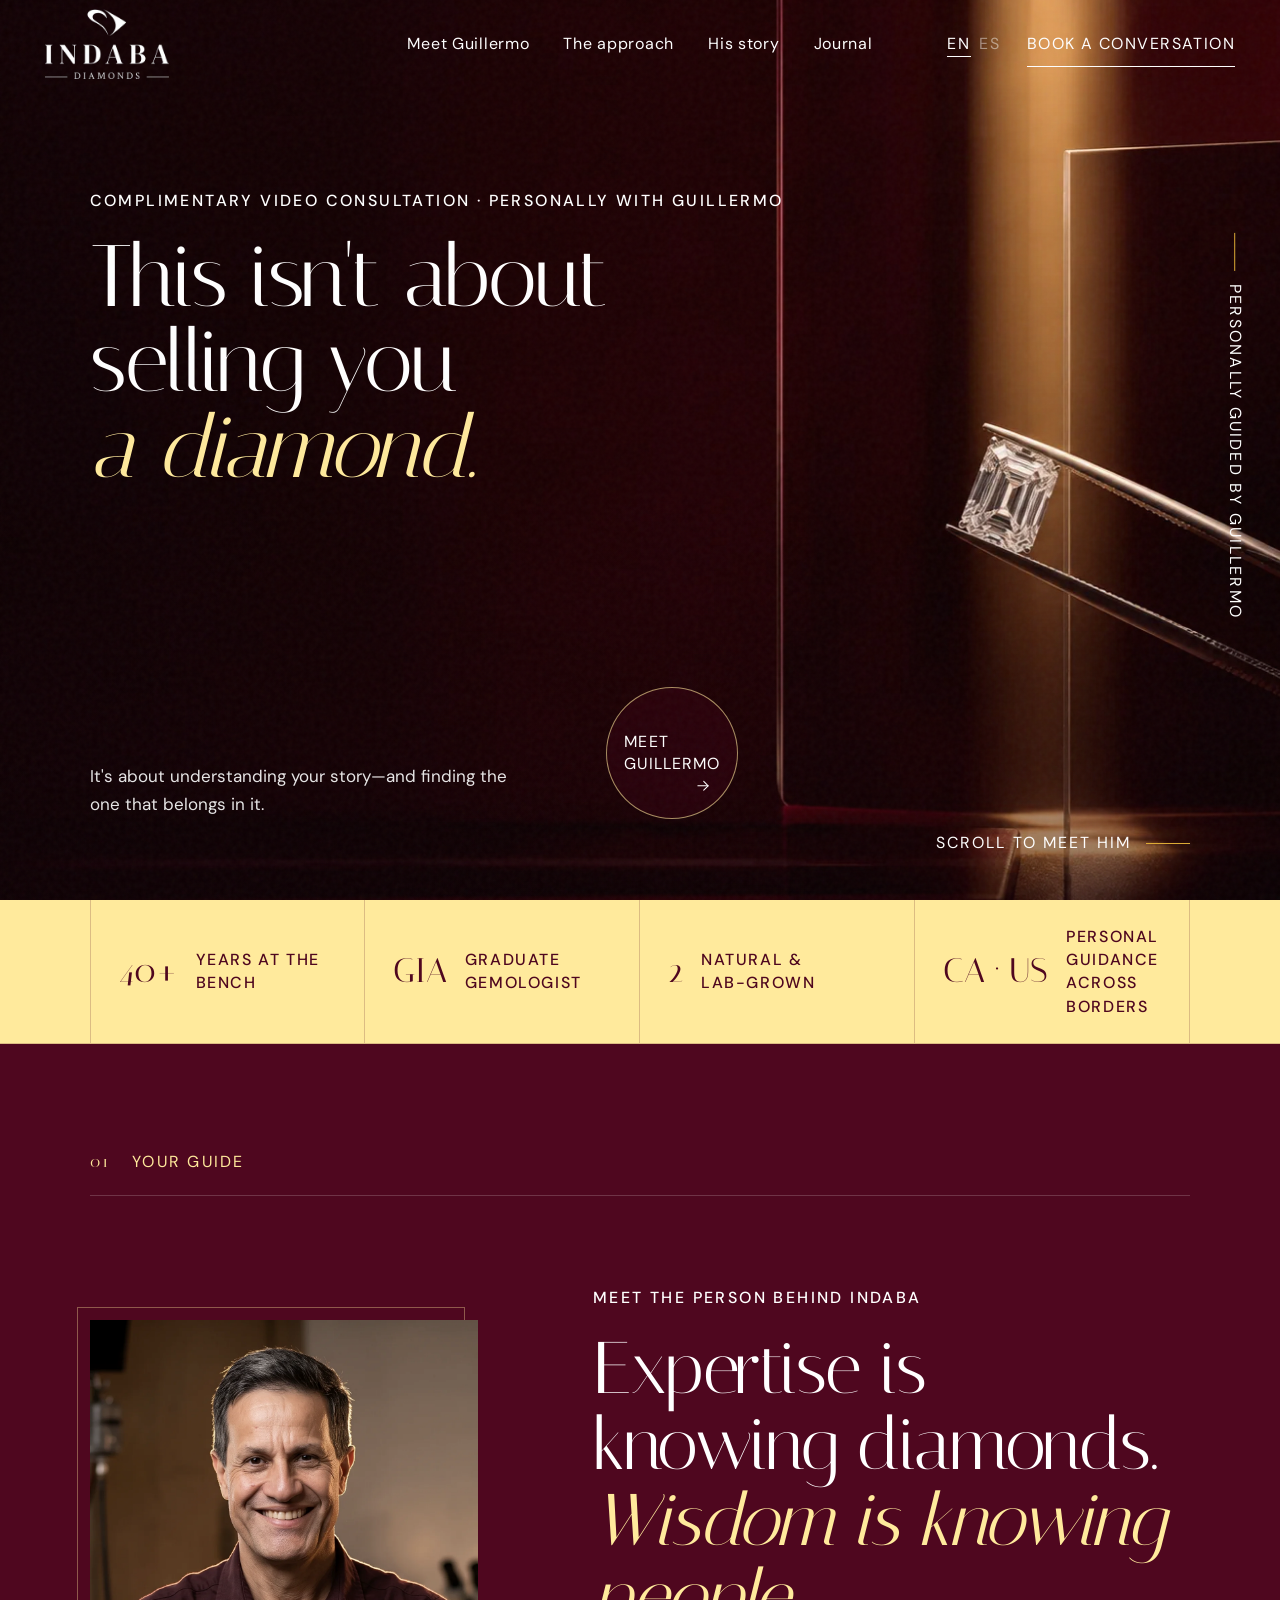
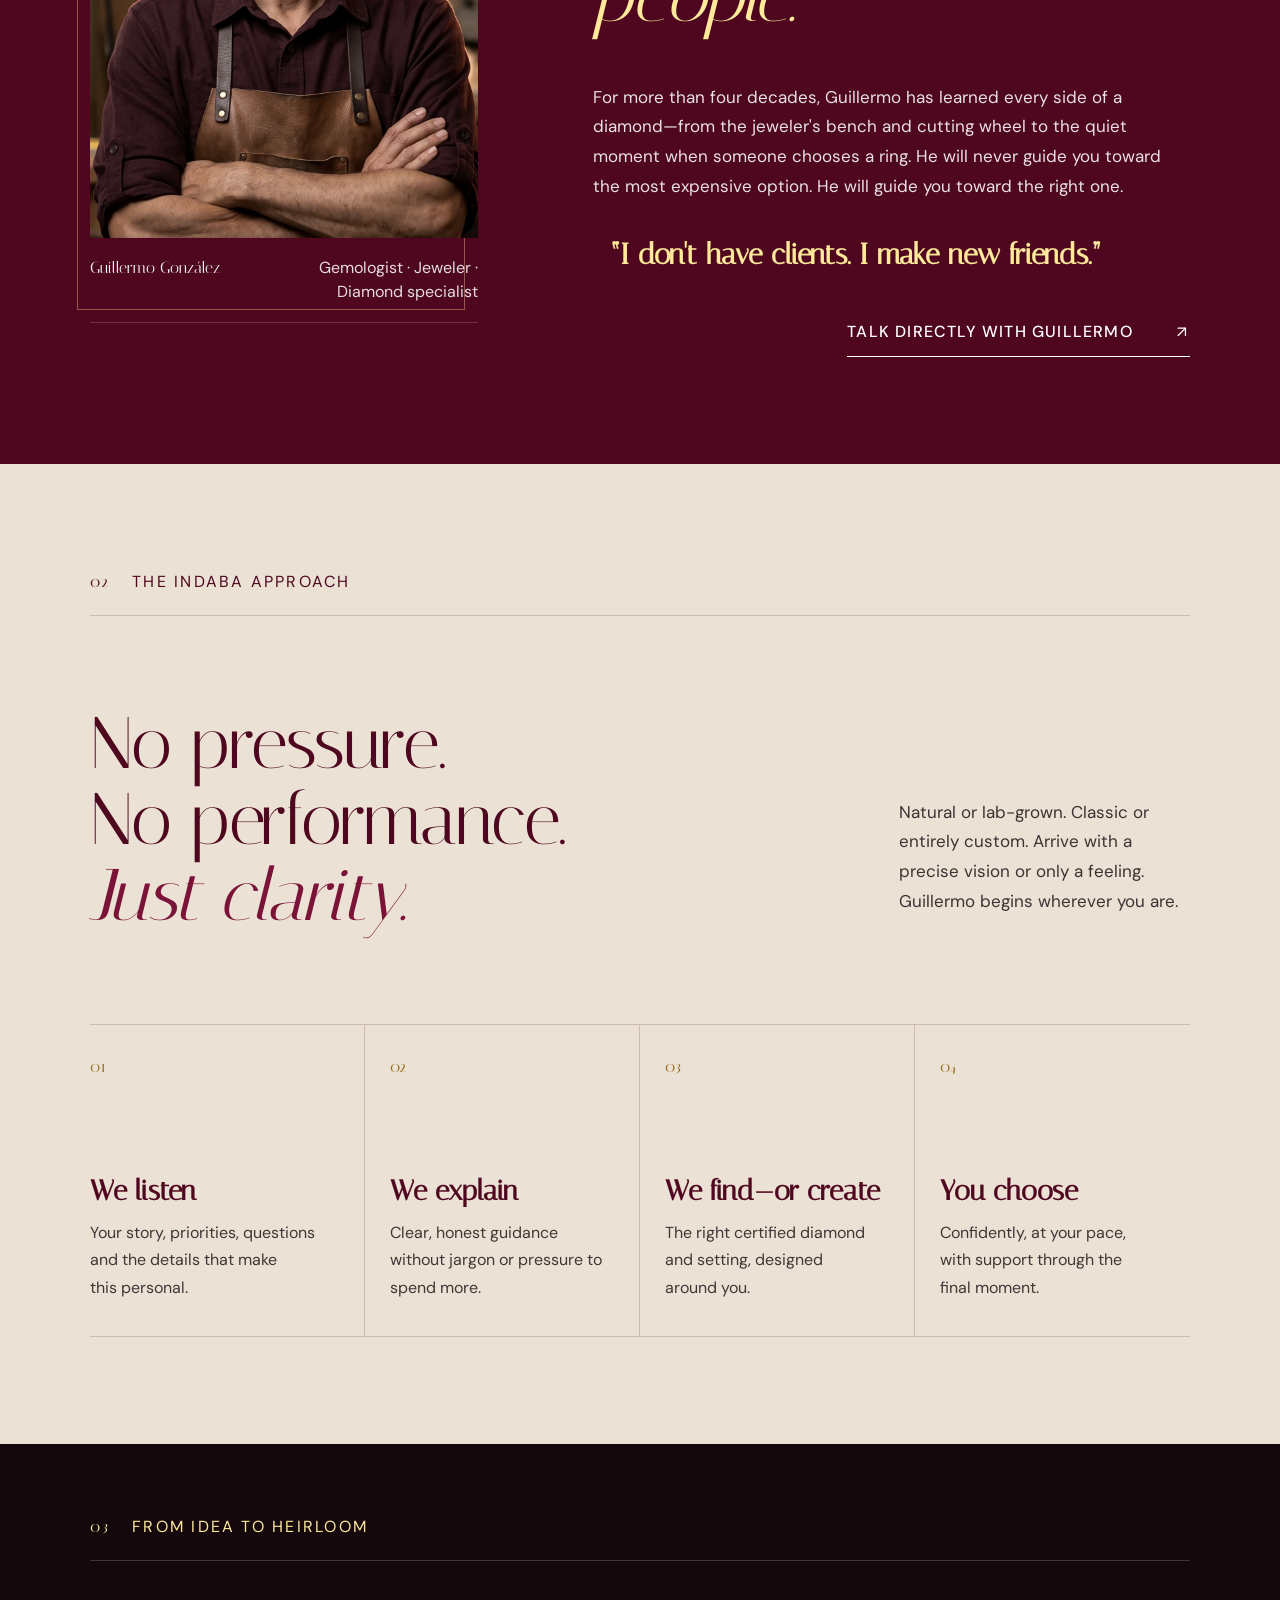
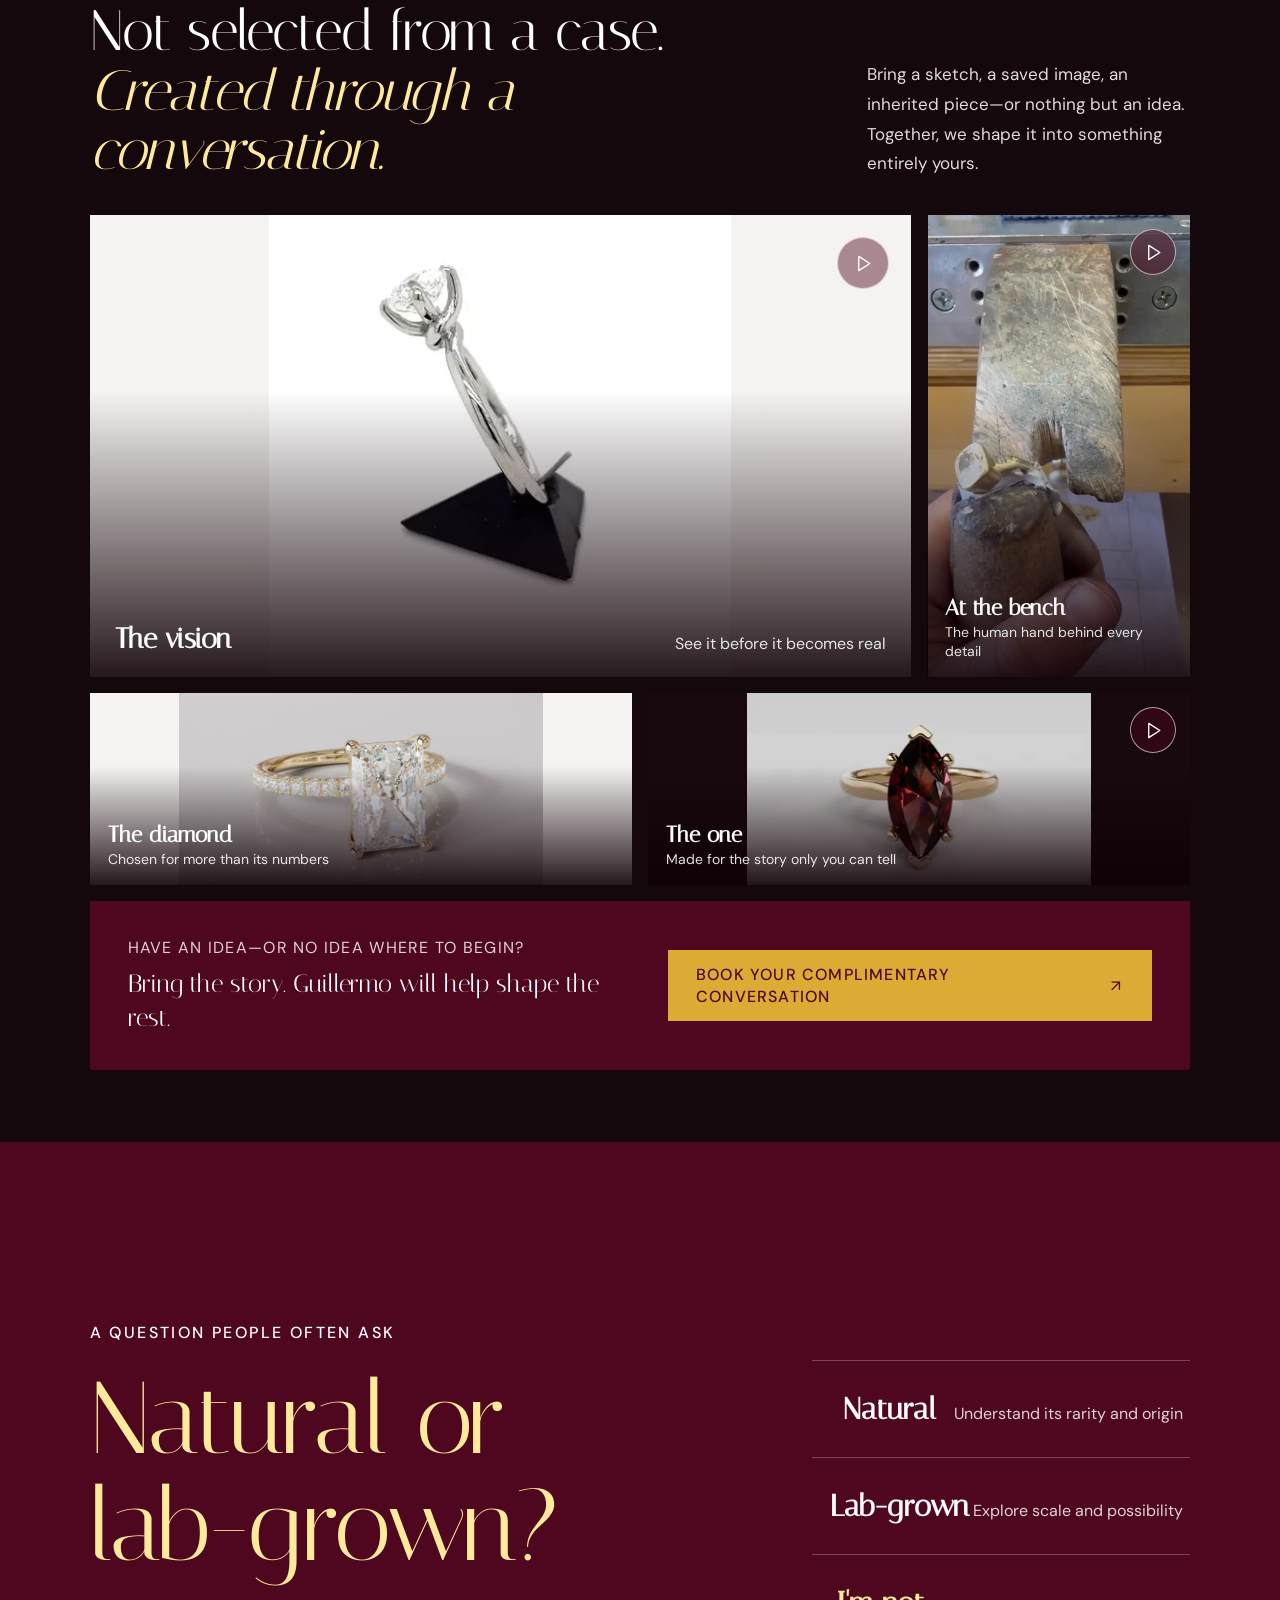
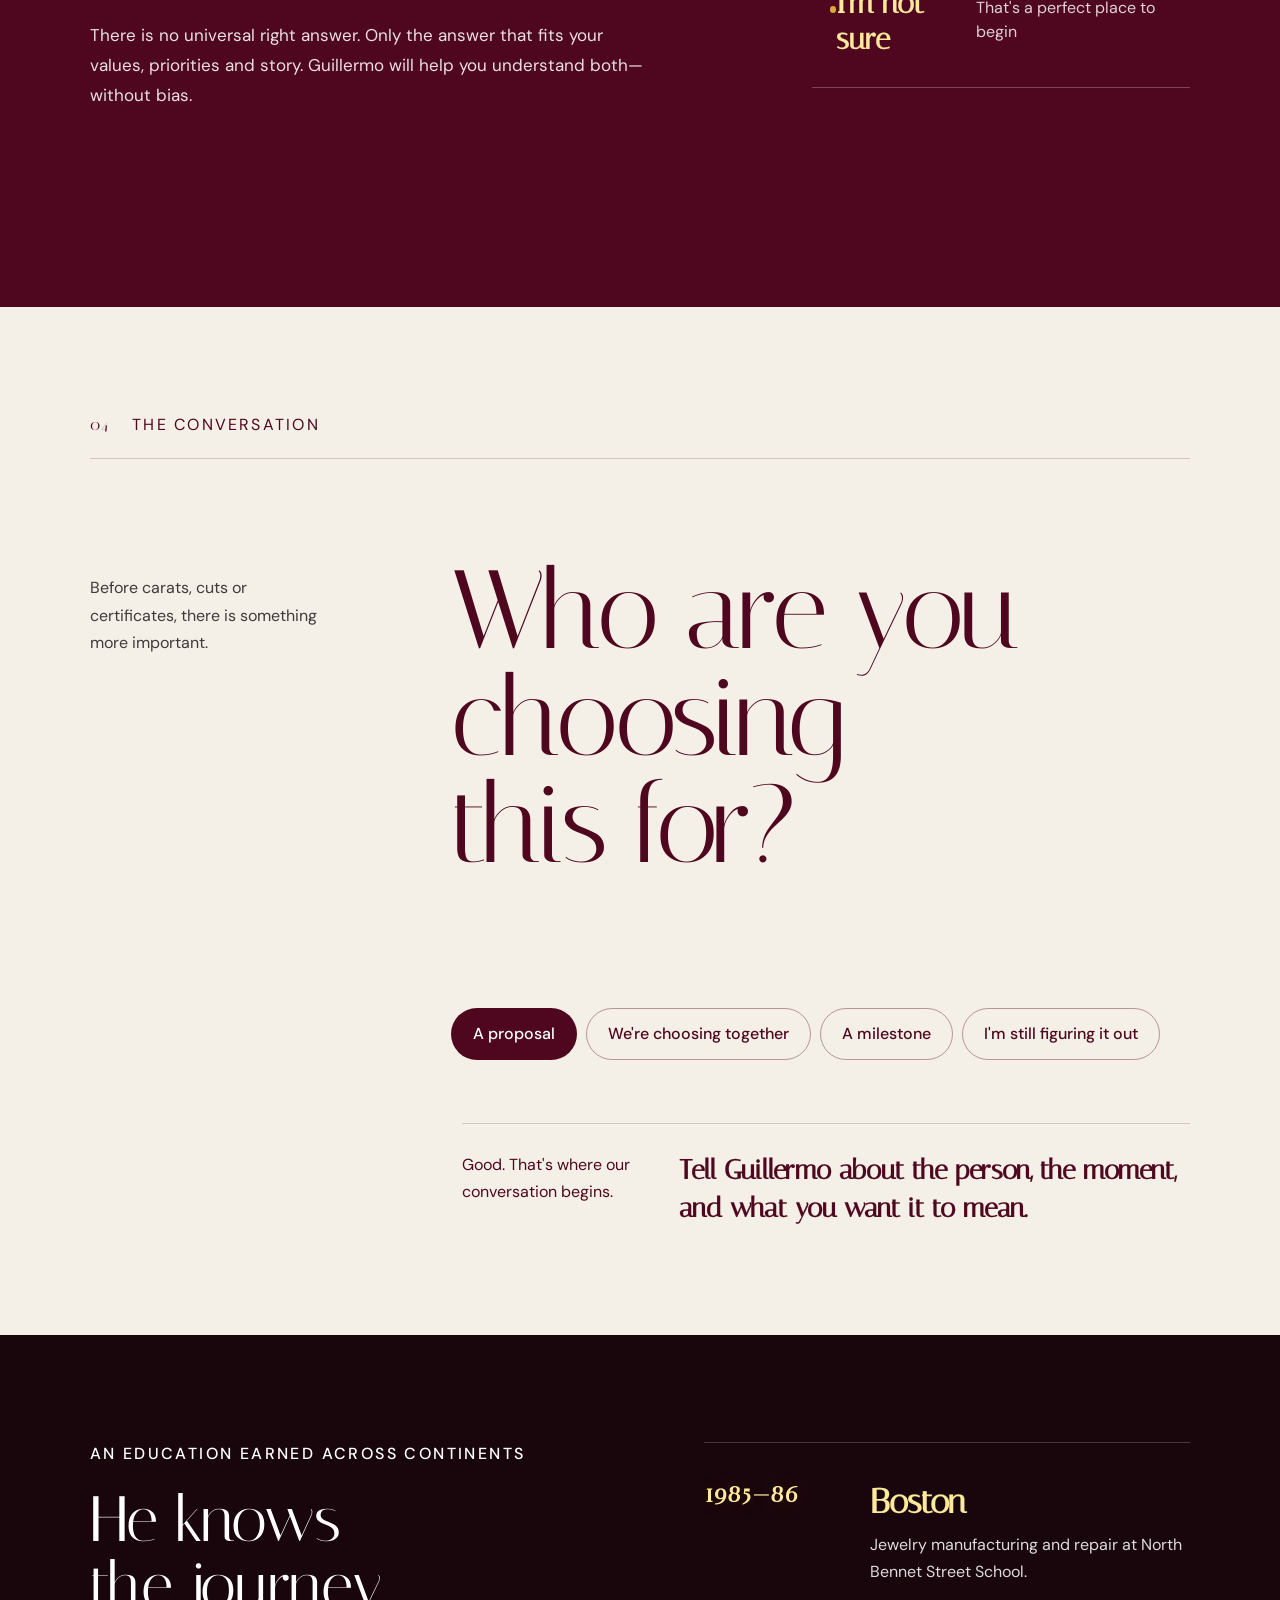
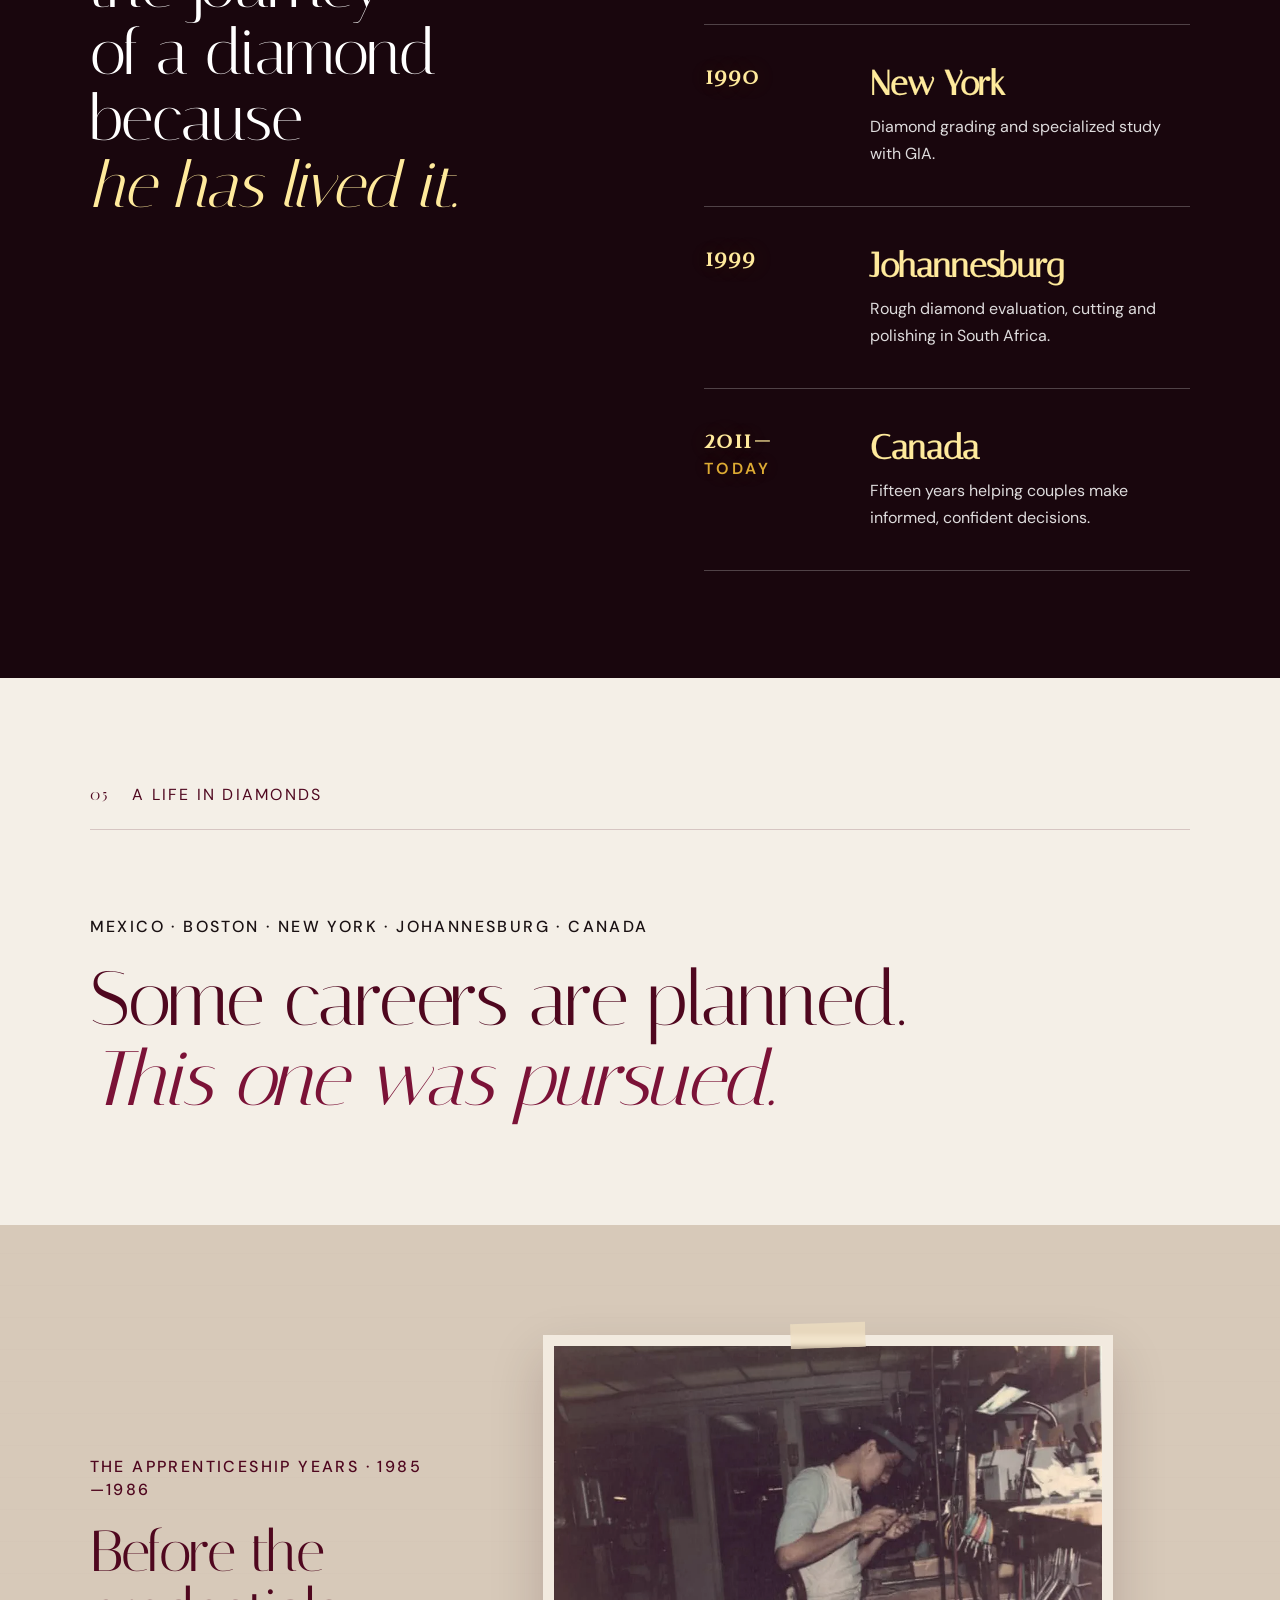
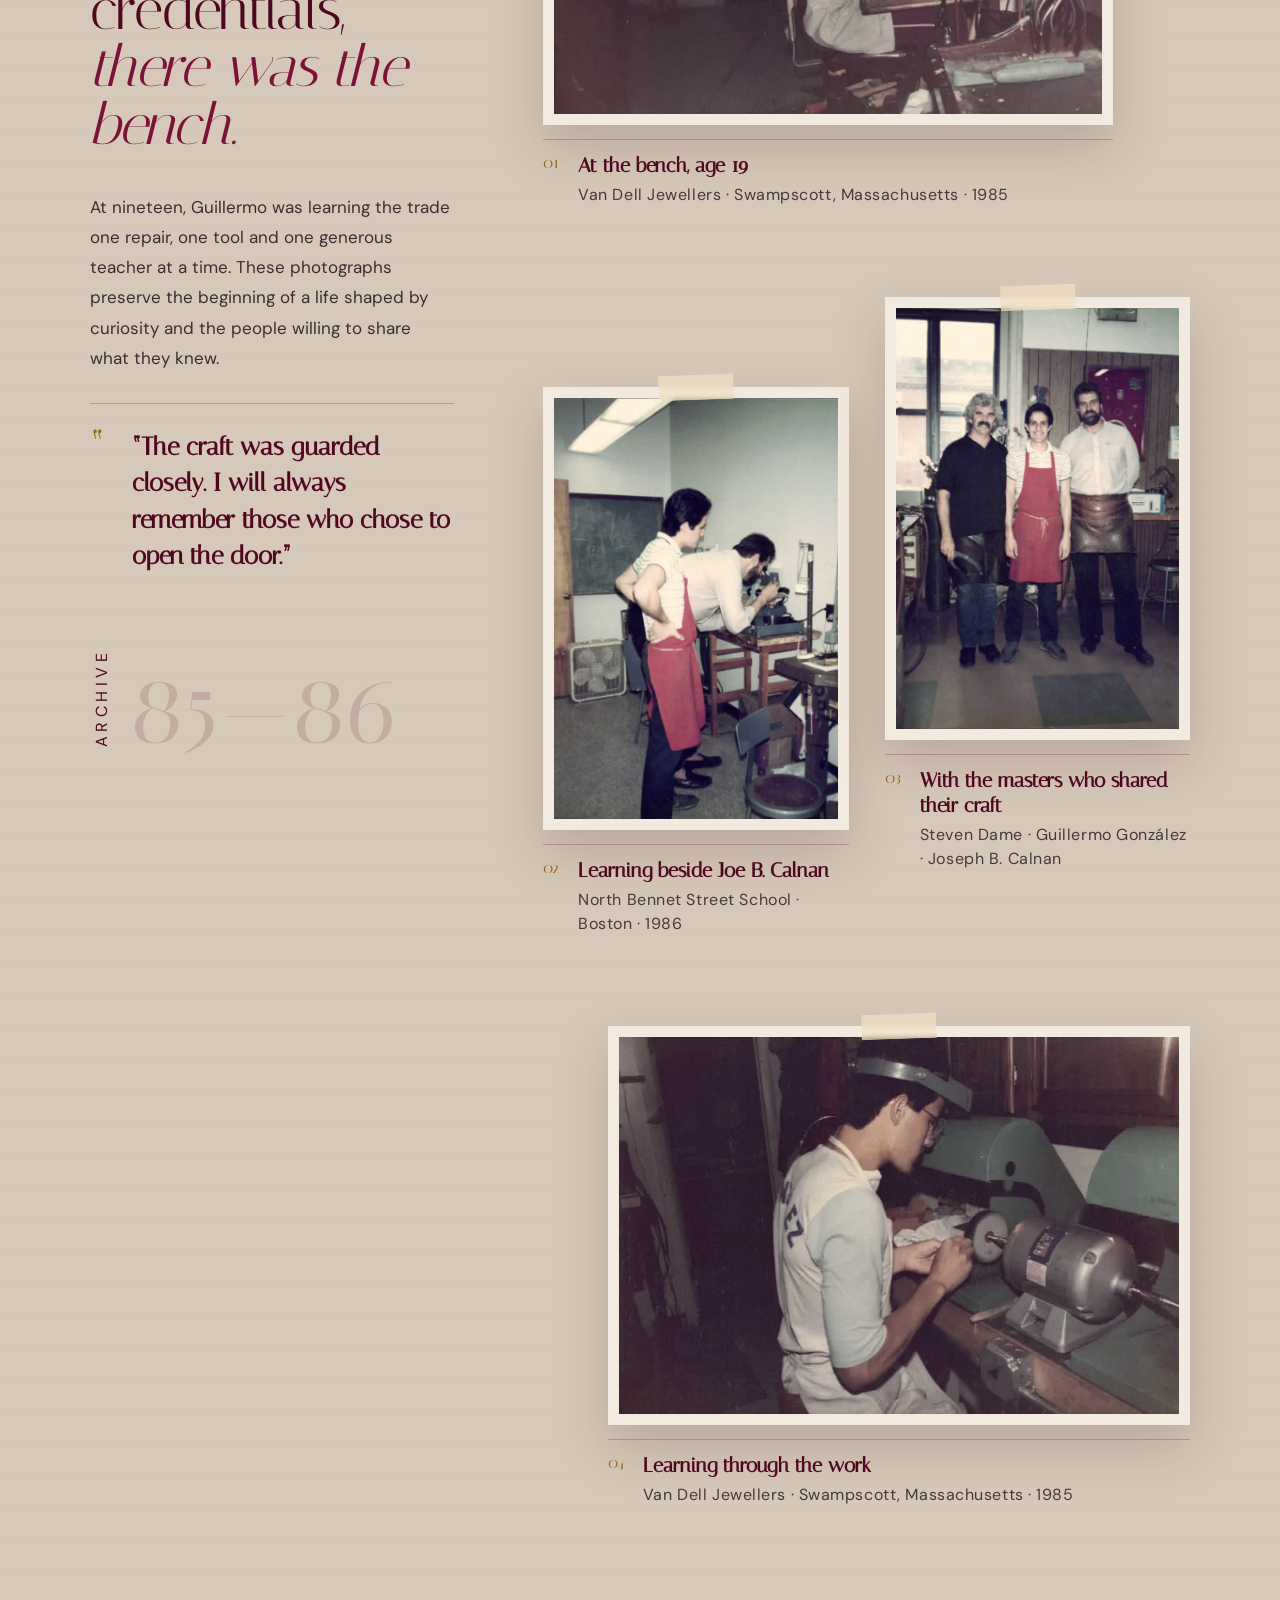
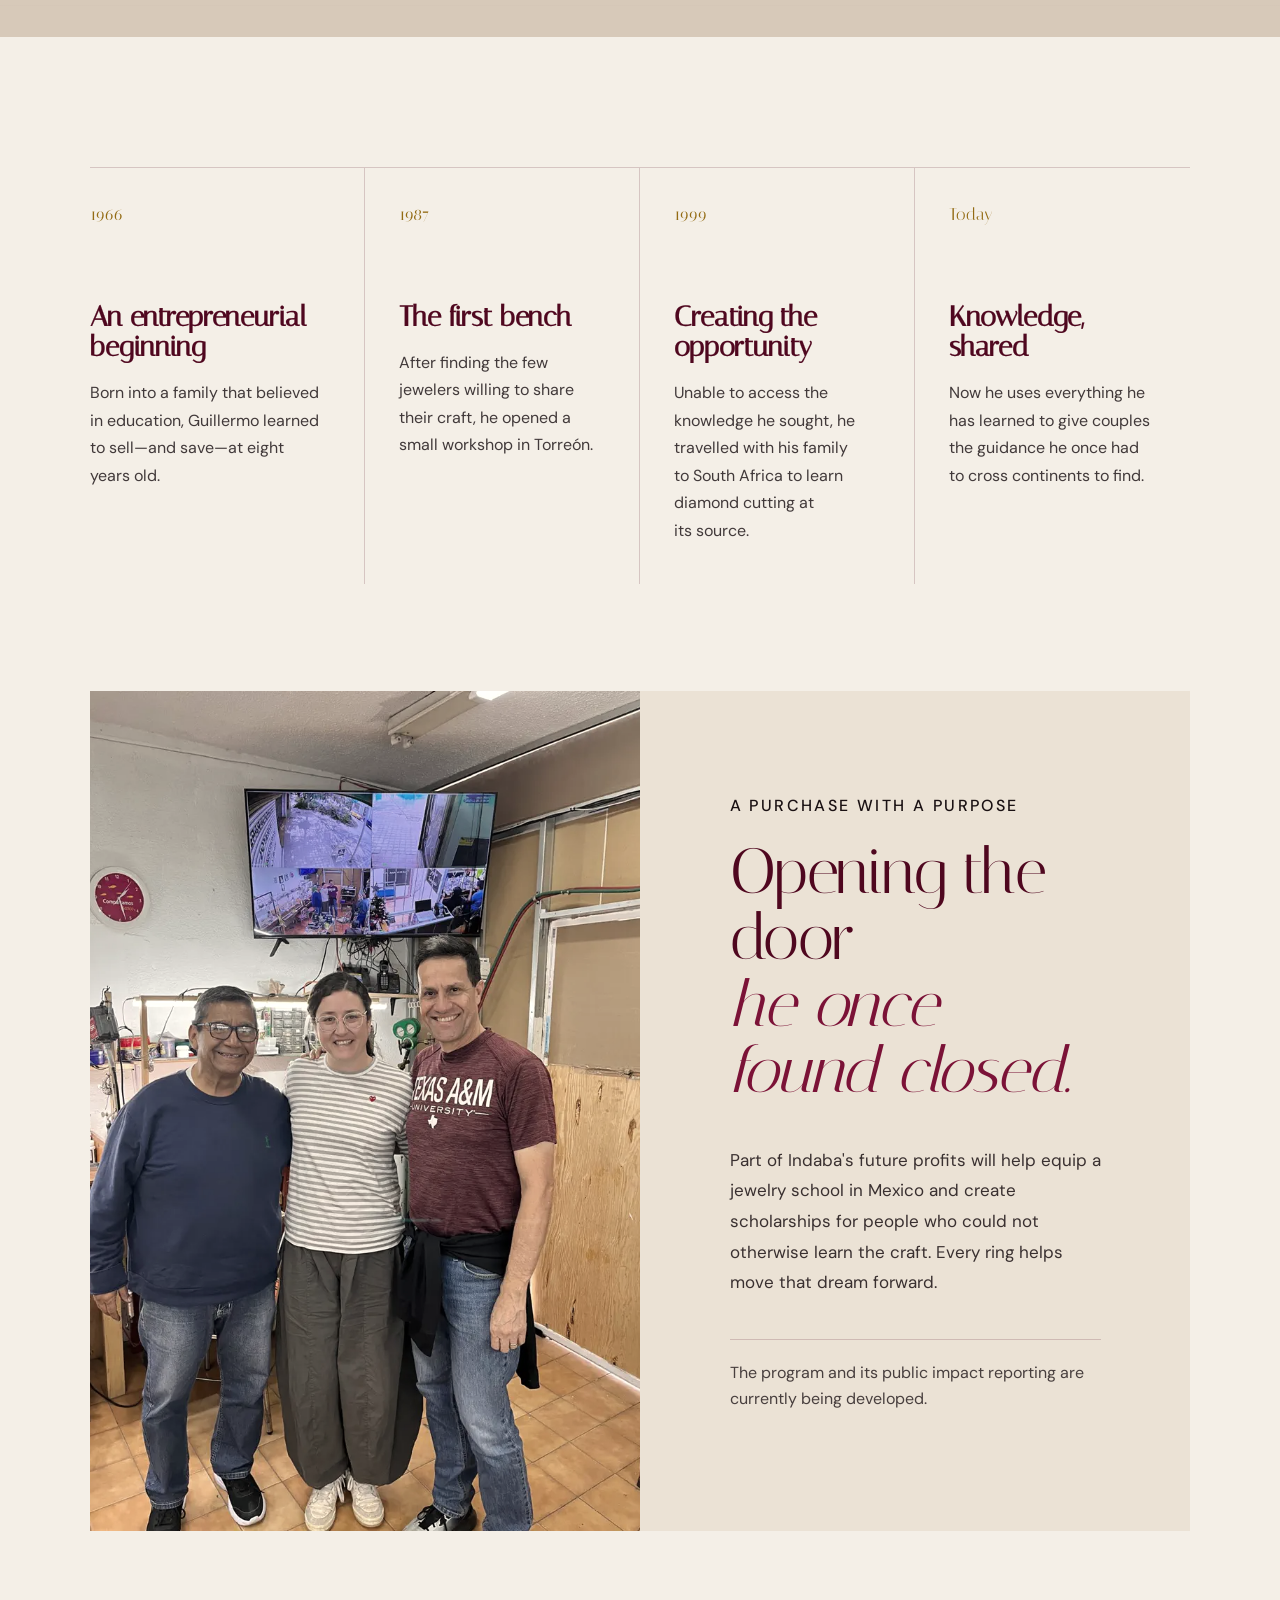
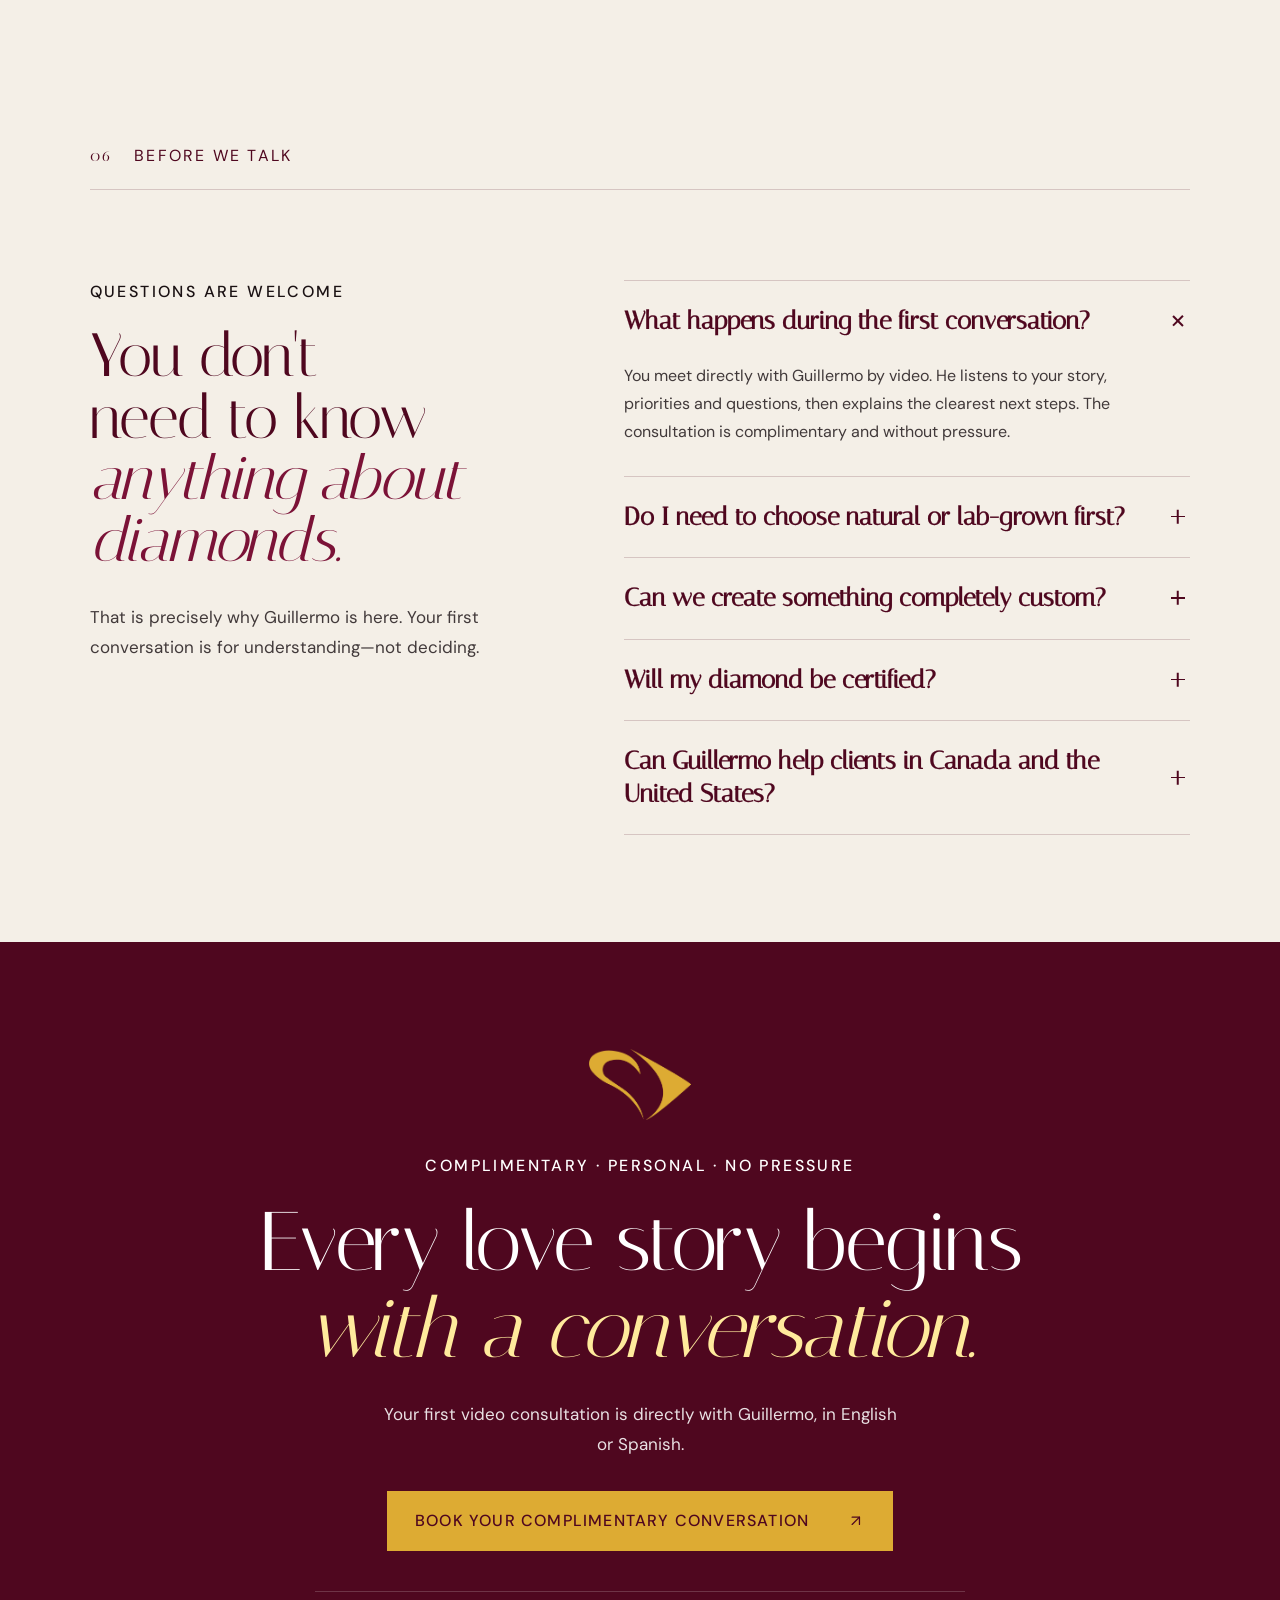
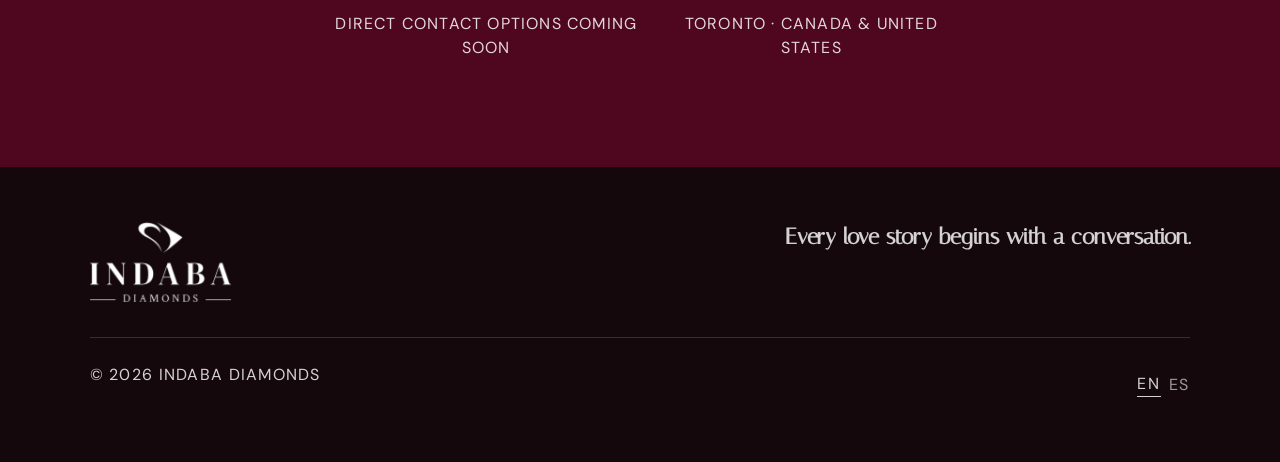
==== commit 1cd593ae: "Improve homepage UX and media presentation" ====
--- a/index.html
+++ b/index.html
@@ -21,7 +21,7 @@
     <title>Indaba Diamonds — Every love story begins with a conversation</title>
     <link rel="preload" href="assets/images/diamond-editorial.webp" as="image" type="image/webp" fetchpriority="high" />
     <link rel="preload" href="assets/fonts/italiana-latin-400.woff2" as="font" type="font/woff2" crossorigin />
-    <link rel="stylesheet" href="styles.min.css" />
+    <link rel="stylesheet" href="styles.min.css?v=20260730-4" />
     <script type="application/ld+json">
       {
         "@context": "https://schema.org",
@@ -127,7 +127,7 @@
         <div class="chapter-label light"><span>01</span><span data-i18n="chapterGuide">Your guide</span></div>
         <div class="meet-layout">
           <div class="portrait-wrap reveal">
-            <img src="guillermo_equipo.webp" alt="Guillermo González visiting a jewelry workshop" loading="lazy" decoding="async" width="900" height="1200" />
+            <img src="assets/images/guillermo-workshop-portrait.webp" alt="Guillermo González smiling in his jewelry workshop" loading="lazy" decoding="async" width="1152" height="1536" />
             <div class="portrait-caption"><span>Guillermo González</span><small data-i18n="portraitRole">Gemologist · Jeweler · Diamond specialist</small></div>
           </div>
           <div class="meet-copy">
@@ -180,32 +180,34 @@
         </div>
       </section>
 
-      <section class="craft section">
+      <section class="craft section" id="craft">
         <div class="chapter-label light"><span>03</span><span data-i18n="chapterCraft">From idea to heirloom</span></div>
         <div class="craft-heading">
           <h2 class="reveal" data-i18n="craftTitle">Not selected from a case.<br /><em>Created through a conversation.</em></h2>
           <p class="reveal" data-i18n="craftBody">Bring a sketch, a saved image, an inherited piece—or nothing but an idea. Together, we shape it into something entirely yours.</p>
         </div>
         <div class="media-story">
-          <figure class="media-card media-tall reveal">
-            <video src="proceso.mp4" poster="assets/images/journal/proceso-poster.webp" muted loop playsinline preload="none"></video>
-            <button class="video-toggle" aria-label="Play process video"><i data-lucide="play"></i></button>
-            <figcaption><span data-i18n="mediaMaking">At the bench</span><small data-i18n="mediaMakingSub">The human hand behind every detail</small></figcaption>
-          </figure>
-          <figure class="media-card reveal">
+          <figure class="media-card media-feature reveal">
             <video src="video_render.mp4" poster="assets/images/journal/render-poster.webp" muted loop playsinline preload="none"></video>
             <button class="video-toggle" aria-label="Play ring render video"><i data-lucide="play"></i></button>
             <figcaption><span data-i18n="mediaVision">The vision</span><small data-i18n="mediaVisionSub">See it before it becomes real</small></figcaption>
           </figure>
-          <figure class="media-card reveal">
-            <img src="anillo.webp" alt="Radiant-cut diamond engagement ring" loading="lazy" decoding="async" width="1536" height="809" />
-            <figcaption><span data-i18n="mediaDiamond">The diamond</span><small data-i18n="mediaDiamondSub">Chosen for more than its numbers</small></figcaption>
-          </figure>
-          <figure class="media-card media-wide reveal">
-            <video src="viedo_anillos.mp4" poster="assets/images/journal/anillos-poster.webp" muted loop playsinline preload="none"></video>
-            <button class="video-toggle" aria-label="Play finished ring video"><i data-lucide="play"></i></button>
-            <figcaption><span data-i18n="mediaOne">The one</span><small data-i18n="mediaOneSub">Made for the story only you can tell</small></figcaption>
-          </figure>
+          <div class="media-stack">
+            <figure class="media-card media-process reveal">
+              <video src="proceso.mp4" poster="assets/images/journal/proceso-poster.webp" muted loop playsinline preload="none"></video>
+              <button class="video-toggle" aria-label="Play process video"><i data-lucide="play"></i></button>
+              <figcaption><span data-i18n="mediaMaking">At the bench</span><small data-i18n="mediaMakingSub">The human hand behind every detail</small></figcaption>
+            </figure>
+            <figure class="media-card media-diamond reveal">
+              <img src="anillo.webp" alt="Radiant-cut diamond engagement ring" loading="lazy" decoding="async" width="1536" height="809" />
+              <figcaption><span data-i18n="mediaDiamond">The diamond</span><small data-i18n="mediaDiamondSub">Chosen for more than its numbers</small></figcaption>
+            </figure>
+            <figure class="media-card media-finished reveal">
+              <video src="viedo_anillos.mp4" poster="assets/images/journal/anillos-poster.webp" muted loop playsinline preload="none"></video>
+              <button class="video-toggle" aria-label="Play finished ring video"><i data-lucide="play"></i></button>
+              <figcaption><span data-i18n="mediaOne">The one</span><small data-i18n="mediaOneSub">Made for the story only you can tell</small></figcaption>
+            </figure>
+          </div>
         </div>
         <div class="craft-cta reveal">
           <div><span data-i18n="craftCtaLabel">Have an idea—or no idea where to begin?</span><strong data-i18n="craftCtaTitle">Bring the story. Guillermo will help shape the rest.</strong></div>
@@ -297,8 +299,8 @@
         </div>
       </section>
 
-      <section class="final-cta section">
-        <div class="final-symbol" aria-hidden="true"><i></i><b></b></div>
+      <section class="final-cta section" id="conversation">
+        <div class="final-symbol" aria-hidden="true"></div>
         <p class="eyebrow reveal" data-i18n="finalEyebrow">Complimentary · Personal · No pressure</p>
         <h2 class="reveal" data-i18n="finalTitle">Every love story begins<br /><em>with a conversation.</em></h2>
         <p class="reveal" data-i18n="finalBody">Your first video consultation is directly with Guillermo, in English or Spanish.</p>
--- a/styles.min.css
+++ b/styles.min.css
@@ -1 +1 @@
-@font-face{font-family:"DM Sans";src:url("assets/fonts/dm-sans-latin-variable.woff2") format("woff2-variations");font-style:normal;font-weight:300 600;font-display:swap}@font-face{font-family:Italiana;src:url("assets/fonts/italiana-latin-400.woff2") format("woff2");font-style:normal;font-weight:400;font-display:swap}:root{--wine:#4f071f;--wine-deep:#27000d;--wine-bright:#7b1237;--gold:#ddab33;--gold-light:#ffea9c;--gold-deep:#936b13;--ivory:#f4efe7;--paper:#ebe2d5;--ink:#1a1113;--line:rgba(79, 7, 31, .18);--serif:"Italiana","Times New Roman",serif;--sans:"DM Sans",Arial,sans-serif}*{box-sizing:border-box}html{scroll-behavior:smooth}body{margin:0;background:var(--ivory);color:var(--ink);font-family:var(--sans);font-weight:300;overflow-x:hidden}body.no-scroll{overflow:hidden}a,button{color:inherit;font:inherit}button{cursor:pointer}a{text-decoration:none}img,video{display:block;width:100%}.lucide{width:1.1em;height:1.1em;flex:0 0 auto;stroke-width:1.7}.noise{position:fixed;inset:0;pointer-events:none;opacity:.055;z-index:100;background-image:url("data:image/svg+xml,%3Csvg viewBox='0 0 180 180' xmlns='http://www.w3.org/2000/svg'%3E%3Cfilter id='n'%3E%3CfeTurbulence type='fractalNoise' baseFrequency='.9' numOctaves='3' stitchTiles='stitch'/%3E%3C/filter%3E%3Crect width='100%25' height='100%25' filter='url(%23n)' opacity='.8'/%3E%3C/svg%3E")}.cursor-dot{position:fixed;width:8px;height:8px;border-radius:50%;background:var(--gold);pointer-events:none;z-index:200;transform:translate(-50%,-50%);opacity:0;transition:width .2s,height .2s,opacity .2s;mix-blend-mode:difference}.cursor-dot.large{width:34px;height:34px}.site-header{position:fixed;z-index:50;top:0;left:0;right:0;height:88px;padding:0 3.5vw;display:grid;grid-template-columns:1fr auto 1fr;align-items:center;color:#fff;transition:background .4s,color .4s,height .4s}.site-header.scrolled{height:72px;color:var(--wine);background:rgba(244,239,231,.91);backdrop-filter:blur(18px);border-bottom:1px solid rgba(79,7,31,.12)}.wordmark{display:inline-flex;align-items:center;gap:12px;width:max-content}.wordmark>span:last-child{display:grid;line-height:1}.wordmark strong{font:21px/1 var(--serif);letter-spacing:.22em}.wordmark small{margin-top:5px;font-size:16px;letter-spacing:.24em}.wordmark-mark{position:relative;width:28px;height:26px;display:block;transform:rotate(-3deg)}.wordmark-mark b,.wordmark-mark i{position:absolute;display:block}.wordmark-mark i{width:17px;height:24px;left:1px;border:2px solid currentColor;border-right:0;border-radius:60% 0 50% 45%;transform:rotate(-33deg)}.wordmark-mark b{width:0;height:0;right:0;top:1px;border-top:12px solid transparent;border-bottom:12px solid transparent;border-left:16px solid currentColor}.brand-logo{position:relative;width:124px;height:70px;display:block;flex:0 0 auto}.brand-logo img{position:absolute;inset:0;width:100%;height:100%;object-fit:contain;transition:opacity .3s}.brand-logo-switch .brand-logo-wine{opacity:0}.site-header.scrolled .brand-logo-switch .brand-logo-white{opacity:0}.site-header.scrolled .brand-logo-switch .brand-logo-wine{opacity:1}.site-header.scrolled .brand-logo{width:106px;height:60px}.desktop-nav{display:flex;gap:34px;font-size:16px;letter-spacing:.055em}.desktop-nav a{position:relative}.desktop-nav a::after{content:"";position:absolute;width:0;height:1px;left:0;bottom:-7px;background:currentColor;transition:width .25s}.desktop-nav a:hover::after{width:100%}.header-actions{justify-self:end;display:flex;align-items:center;gap:26px}.language-toggle,.text-button{border:0;background:0 0}.language-toggle{min-height:44px;padding:8px 0;display:flex;align-items:center;gap:8px;font-size:16px;letter-spacing:.12em}.language-toggle span{opacity:.45}.language-toggle span.active{opacity:1;border-bottom:1px solid currentColor}.text-button{font-size:16px;letter-spacing:.09em;text-transform:uppercase;padding:10px 0;border-bottom:1px solid currentColor}.menu-toggle{display:none;width:34px;height:34px;border:0;background:0 0;padding:8px 3px}.menu-toggle span{display:block;height:1px;background:currentColor;margin:6px 0;transition:transform .3s}.mobile-menu{position:fixed;inset:0;z-index:45;background:var(--wine);color:#fff;padding:130px 8vw 60px;display:flex;flex-direction:column;gap:26px;overflow-y:auto;visibility:hidden;pointer-events:none;transform:translateY(-100%);transition:transform .5s cubic-bezier(.77,0,.18,1),visibility 0s linear .5s}.mobile-menu.open{visibility:visible;pointer-events:auto;transform:translateY(0);transition-delay:0s}.mobile-menu a{font:10vw/1 var(--serif)}.mobile-menu .button{margin-top:auto}.hero{min-height:100svh;background:var(--wine-deep);position:relative;color:#fff;overflow:hidden}.hero-image{position:absolute;inset:0;background:url("assets/images/diamond-editorial.webp") center/cover no-repeat;transform:scale(1.02);animation:heroIn 1.6s cubic-bezier(.2,.7,.2,1) both}.hero-shade{position:absolute;inset:0;background:linear-gradient(90deg,rgba(20,0,7,.34) 0,transparent 64%),linear-gradient(0deg,rgba(20,0,7,.48),transparent 45%)}.hero-content{position:relative;z-index:2;padding:21vh 7vw 9vh;min-height:100svh;display:flex;flex-direction:column}.eyebrow{margin:0 0 24px;font-size:16px;font-weight:500;letter-spacing:.19em;text-transform:uppercase}.hero h1{margin:0;max-width:780px;font:clamp(64px, 6.8vw, 104px)/.94 var(--serif);letter-spacing:-.022em}.hero h1 em,.hero h1 span{display:block}.hero h1 em{color:var(--gold-light);font-weight:400}.hero-bottom{margin-top:auto;display:flex;align-items:end;gap:6vw}.hero-bottom>p{max-width:440px;margin:0;font-size:clamp(17px,1.3vw,20px);line-height:1.65;color:rgba(255,255,255,.82)}.circle-cta{width:132px;height:132px;border-radius:50%;border:1px solid rgba(255,234,156,.6);background:rgba(79,7,31,.25);color:#fff;display:grid;place-items:center;position:relative;text-align:left;transition:background .3s,transform .3s}.circle-cta:hover{background:var(--gold);color:var(--wine);transform:rotate(-5deg)}.circle-cta span{font-size:16px;line-height:1.4;text-transform:uppercase;letter-spacing:.07em}.circle-cta svg{position:absolute;width:18px;bottom:23px;right:25px;fill:none;stroke:currentColor;stroke-width:1.4}.hero-note{position:absolute;z-index:2;right:3.5vw;top:46%;display:flex;align-items:center;gap:13px;transform:rotate(90deg) translateX(50%);transform-origin:right center}.hero-note span{width:38px;height:1px;background:var(--gold)}.hero-note b{font-size:16px;text-transform:uppercase;letter-spacing:.14em;font-weight:400}.scroll-cue{position:absolute;z-index:2;right:7vw;bottom:5vh;display:flex;gap:15px;align-items:center;font-size:16px;letter-spacing:.13em;text-transform:uppercase}.scroll-cue i{width:44px;height:1px;background:#fff;position:relative;overflow:hidden}.scroll-cue i::after{content:"";position:absolute;inset:0;background:var(--gold);animation:scrollLine 2s infinite}.trust-strip{background:var(--gold-light);color:var(--wine);display:grid;grid-template-columns:repeat(4,minmax(0,1fr));padding:0 7vw;border-bottom:1px solid rgba(79,7,31,.2)}.trust-strip>div{min-width:0;min-height:118px;padding:25px 28px;border-right:1px solid rgba(79,7,31,.2);display:flex;align-items:center;gap:18px}.trust-strip>div:first-child{border-left:1px solid rgba(79,7,31,.2)}.trust-strip strong{font:34px/1 var(--serif);font-weight:400;white-space:nowrap}.trust-strip span{max-width:145px;font-size:16px;font-weight:500;line-height:1.45;letter-spacing:.1em;text-transform:uppercase}.section{padding:120px 7vw}.chapter-label{display:flex;gap:25px;align-items:center;padding-bottom:24px;border-bottom:1px solid var(--line);color:var(--wine);font-size:16px;letter-spacing:.17em;text-transform:uppercase}.chapter-label.light{color:var(--gold-light);border-color:rgba(255,255,255,.18)}.chapter-label span:first-child{font-family:var(--serif);font-size:16px}.opening{background:var(--ivory)}.opening-grid{padding:11vh 0 7vh;display:grid;grid-template-columns:.7fr 2fr;gap:8vw}.side-note{font-size:16px;line-height:1.7;max-width:230px;color:rgba(26,17,19,.75)}.display-question{margin:0;color:var(--wine);font:clamp(54px, 8.7vw, 136px)/.9 var(--serif);max-width:1100px;letter-spacing:-.035em}.conversation-picker{grid-column:2;display:flex;flex-wrap:wrap;gap:9px;margin-top:3vh}.choice{border:1px solid rgba(79,7,31,.3);border-radius:100px;padding:14px 21px;background:0 0;color:var(--wine);font-size:16px;transition:.25s}.choice.active,.choice:hover{background:var(--wine);color:#fff}.conversation-response{margin:0 0 0 calc(35% - 1vw);padding:28px 0 0;border-top:1px solid var(--line);display:grid;grid-template-columns:.7fr 2fr;gap:3vw;font-size:16px;line-height:1.6;color:var(--wine)}.conversation-response strong{font:27px/1.4 var(--serif);font-weight:400}.meet{color:#fff;background:var(--wine)}.meet-layout{padding-top:90px;display:grid;grid-template-columns:minmax(300px,.78fr) 1.2fr;gap:9vw;align-items:center}.portrait-wrap{position:relative;max-width:470px}.portrait-wrap::before{content:"";position:absolute;inset:-13px 13px 13px -13px;border:1px solid rgba(255,234,156,.36)}.portrait-wrap img{aspect-ratio:3/4;object-fit:cover;object-position:72% center;filter:saturate(.8) contrast(1.04)}.portrait-caption{padding:18px 0;display:flex;justify-content:space-between;gap:15px;border-bottom:1px solid rgba(255,255,255,.16)}.portrait-caption span{font-family:var(--serif)}.portrait-caption small{opacity:.78;max-width:220px;text-align:right;font-size:16px;line-height:1.5}.approach h2,.craft h2,.credential-intro h2,.diamond-dialogue h2,.final-cta h2,.meet-copy h2,.purpose h2,.story h2{margin:0;font:clamp(48px,5.7vw,88px)/1 var(--serif);letter-spacing:-.022em}.approach h2 em,.craft h2 em,.credential-intro h2 em,.final-cta h2 em,.meet-copy h2 em,.purpose h2 em,.story h2 em{color:var(--gold-light);font-weight:400}.large-copy{margin:55px 0 35px auto;max-width:610px;font-size:clamp(17px,1.3vw,20px);line-height:1.75;color:rgba(255,255,255,.82)}.meet blockquote{margin:0 0 35px auto;max-width:580px;color:var(--gold-light);font:29px/1.3 var(--serif)}.line-link{margin-left:auto;padding:13px 0;border:0;border-bottom:1px solid currentColor;background:0 0;display:flex;justify-content:space-between;gap:40px;color:inherit;text-transform:uppercase;font-size:16px;letter-spacing:.1em}.credentials{background:#19060d;color:#fff;display:grid;grid-template-columns:1fr 1fr;gap:10vw}.credential-intro{position:sticky;top:150px;height:max-content}.credential-intro h2{font-size:clamp(43px,5vw,76px)}.credential-list{border-top:1px solid rgba(255,255,255,.2)}.credential{padding:38px 0;display:grid;grid-template-columns:132px 1fr;gap:34px;border-bottom:1px solid rgba(255,255,255,.24)}.credential>span{color:var(--gold-light);font:600 25px/1 var(--serif);letter-spacing:.035em;white-space:nowrap;text-shadow:0 0 24px rgba(221,171,51,.18)}.credential>span small{display:block;margin-top:9px;color:var(--gold);font:600 16px/1 var(--sans);letter-spacing:.18em}.credential h3{margin:0 0 9px;color:var(--gold-light);font:34px var(--serif)}.credential p{margin:0;color:rgba(255,255,255,.78);line-height:1.7;font-size:16px}.approach{background:var(--paper)}.approach-head{padding:90px 0;display:grid;grid-template-columns:1.4fr .6fr;gap:10vw;align-items:end}.approach h2{color:var(--wine)}.approach h2 em{color:var(--wine-bright)}.approach-head>p{font-size:17px;line-height:1.75;color:rgba(26,17,19,.76)}.method-grid{display:grid;grid-template-columns:repeat(4,1fr);border-top:1px solid var(--line);border-bottom:1px solid var(--line)}.method-card{padding:30px 25px 35px 0;min-height:280px;border-right:1px solid var(--line);position:relative}.method-card+.method-card{padding-left:25px}.method-card:last-child{border-right:0}.method-card>span{color:var(--gold-deep);font:16px var(--serif)}.method-card h3{margin:95px 0 12px;color:var(--wine);font:28px var(--serif)}.method-card p{margin:0;line-height:1.7;font-size:16px;color:rgba(26,17,19,.74)}.diamond-dialogue{min-height:85vh;background:var(--wine);color:#fff;display:grid;grid-template-columns:1.2fr .8fr;gap:12vw;align-items:center}.diamond-dialogue h2{color:var(--gold-light);font-size:clamp(60px,8vw,120px)}.answer-text{max-width:620px;margin-top:45px;font-size:17px;line-height:1.75;color:rgba(255,255,255,.82);min-height:84px;transition:opacity .2s}.diamond-selector{border-top:1px solid rgba(255,255,255,.25)}.diamond-selector button{width:100%;background:0 0;color:#fff;border:0;border-bottom:1px solid rgba(255,255,255,.25);padding:30px 7px;display:flex;align-items:baseline;justify-content:space-between;text-align:left;transition:padding .25s,color .25s}.diamond-selector button span{font:30px var(--serif)}.diamond-selector button small{opacity:.76;font-size:16px}.diamond-selector button::before{content:"";width:7px;height:7px;border-radius:50%;background:var(--gold);opacity:0}.diamond-selector button.active{padding-left:18px;color:var(--gold-light)}.diamond-selector button.active::before{opacity:1}.craft{background:#15080c;color:#fff}.craft-heading{padding:85px 0 75px;display:grid;grid-template-columns:1.25fr .6fr;gap:8vw;align-items:end}.craft-heading h2{font-size:clamp(43px,5.8vw,88px)}.craft-heading p{margin:0;font-size:17px;line-height:1.75;color:rgba(255,255,255,.78)}.media-story{display:grid;grid-template-columns:minmax(0,1.1fr) minmax(0,.9fr);gap:16px}.media-card{min-width:0;margin:0;position:relative;overflow:hidden;background:#2b171e;min-height:360px}.media-card.media-tall{grid-row:span 2;min-height:736px}.media-card.media-wide{grid-column:span 2;aspect-ratio:2.3/1}.media-card img,.media-card video{position:absolute;inset:0;height:100%;object-fit:cover;transition:transform .8s,filter .5s}.media-card video{background:#17090e}.media-card:hover img,.media-card:hover video{transform:scale(1.025)}.media-card::after{content:"";position:absolute;inset:45% 0 0;background:linear-gradient(transparent,rgba(15,0,6,.8));pointer-events:none}.media-card figcaption{position:absolute;z-index:2;left:25px;right:25px;bottom:22px;display:flex;justify-content:space-between;align-items:end}.media-card figcaption span{font:28px var(--serif)}.media-card figcaption small{opacity:.8;max-width:240px;text-align:right;font-size:16px;line-height:1.45}.video-toggle{position:absolute;z-index:3;width:52px;height:52px;border-radius:50%;border:1px solid rgba(255,255,255,.6);background:rgba(79,7,31,.45);color:#fff;display:grid;place-items:center;top:22px;right:22px;backdrop-filter:blur(8px);transition:background .25s,transform .25s}.video-toggle:hover{background:var(--gold);color:var(--wine);transform:scale(1.06)}.video-toggle .lucide{width:19px;height:19px}.craft-cta{margin-top:16px;padding:35px 38px;background:var(--wine);display:flex;justify-content:space-between;align-items:center;gap:45px}.craft-cta>div{display:grid;gap:8px}.craft-cta>div span{color:rgba(255,255,255,.7);font-size:16px;letter-spacing:.1em;text-transform:uppercase}.craft-cta>div strong{color:#fff;font:25px/1.35 var(--serif);font-weight:400}.story{background:var(--ivory)}.story-intro{padding:85px 0 105px}.story-intro h2{color:var(--wine);font-size:clamp(46px,6vw,92px)}.story-intro h2 em{color:var(--wine-bright)}.archive{margin:0 -7vw 130px;padding:110px 7vw 130px;background:#d7c9b9;display:grid;grid-template-columns:.72fr 1.28fr;gap:7vw;position:relative;overflow:hidden}.archive::before{content:"";position:absolute;inset:0;pointer-events:none;opacity:.17;background-image:repeating-linear-gradient(0deg,transparent 0,transparent 31px,rgba(79,7,31,.12) 32px)}.archive-copy{position:sticky;top:120px;height:max-content;color:var(--wine);z-index:1}.archive-copy h3{margin:0;font:clamp(43px,4.5vw,72px)/1 var(--serif);letter-spacing:-.02em}.archive-copy h3 em{color:var(--wine-bright);font-weight:400}.archive-copy>p:not(.eyebrow){max-width:470px;margin:42px 0 30px;font-size:17px;line-height:1.78;color:rgba(26,17,19,.76)}.archive-copy blockquote{margin:0;padding:25px 0 0 42px;max-width:460px;border-top:1px solid rgba(79,7,31,.22);color:var(--wine);font:25px/1.45 var(--serif);position:relative}.archive-copy blockquote::before{content:"“";position:absolute;left:0;top:18px;color:var(--gold-deep);font:42px var(--serif)}.archive-index{margin-top:75px;display:flex;align-items:end;gap:15px;color:var(--wine)}.archive-index span{font-size:16px;letter-spacing:.28em;writing-mode:vertical-rl;transform:rotate(180deg)}.archive-index strong{font:clamp(70px,8vw,128px)/.75 var(--serif);font-weight:400;opacity:.14}.archive-gallery{position:relative;display:grid;grid-template-columns:1fr 1fr;gap:90px 36px;z-index:1}.archive-photo{margin:0;position:relative}.archive-photo .photo-frame{padding:11px;background:#f2eadf;box-shadow:0 22px 50px rgba(45,13,22,.18);position:relative}.archive-photo .photo-frame::before{content:"";position:absolute;width:75px;height:25px;top:-12px;left:50%;transform:translateX(-50%) rotate(-2deg);background:rgba(240,225,194,.68);backdrop-filter:blur(2px);z-index:2}.archive-photo img{width:100%;height:100%;object-fit:cover;filter:saturate(.78) sepia(.08) contrast(1.03);transition:filter .5s,transform .6s}.archive-photo:hover img{filter:saturate(1) sepia(0) contrast(1);transform:scale(1.012)}.archive-landscape .photo-frame{aspect-ratio:1.46/1}.archive-portrait .photo-frame{aspect-ratio:.69/1}.archive-photo figcaption{margin-top:14px;padding-top:13px;border-top:1px solid rgba(79,7,31,.23);display:grid;grid-template-columns:35px 1fr;color:var(--wine)}.archive-photo figcaption b{color:var(--gold-deep);font:16px var(--serif)}.archive-photo figcaption p{margin:0;display:grid;gap:5px}.archive-photo figcaption span{font:20px/1.25 var(--serif)}.archive-photo figcaption small{font-size:16px;line-height:1.5;letter-spacing:.06em;color:rgba(26,17,19,.68)}.archive-one{grid-column:1/-1;margin-right:12%;transform:rotate(-1.2deg)}.archive-two{margin-top:90px;transform:rotate(1.1deg)}.archive-three{transform:rotate(-.8deg)}.archive-four{grid-column:1/-1;margin-left:10%;transform:rotate(.7deg)}.story-rail{display:grid;grid-template-columns:repeat(4,1fr);border-top:1px solid var(--line)}.story-stop{padding:35px 34px 40px 0;border-right:1px solid var(--line)}.story-stop+.story-stop{padding-left:34px}.story-stop:last-child{border-right:0}.story-stop b{color:var(--gold-deep);font:17px var(--serif)}.story-stop h3{margin:75px 0 17px;color:var(--wine);font:28px/1.08 var(--serif)}.story-stop p{margin:0;font-size:16px;line-height:1.72;color:rgba(26,17,19,.75)}.purpose{padding-top:0;background:var(--ivory);display:grid;grid-template-columns:1fr 1fr;align-items:stretch}.purpose-image{overflow:hidden;min-height:680px}.purpose-image img{height:100%;object-fit:cover;object-position:65% center;filter:sepia(.1) saturate(.8)}.purpose-copy{padding:8vw 7vw;background:var(--paper);display:flex;flex-direction:column;justify-content:center}.purpose-copy h2{color:var(--wine);font-size:clamp(43px,5vw,75px)}.purpose-copy h2 em{color:var(--wine-bright)}.purpose-copy>p:not(.eyebrow):not(.purpose-note){margin:45px 0 25px;font-size:17px;line-height:1.8;color:rgba(26,17,19,.78)}.purpose-note{padding-top:20px;border-top:1px solid var(--line);font-size:16px;line-height:1.65;opacity:.72}.journal{background:#15080c;color:#fff;overflow:hidden}.journal .chapter-label{color:var(--gold-light);border-color:rgba(255,255,255,.18)}.journal-heading{padding:90px 0 70px;display:grid;grid-template-columns:1.35fr .65fr;gap:10vw;align-items:end}.journal-heading h2{margin:0;color:#fff;font:clamp(48px,5.8vw,90px)/.98 var(--serif);letter-spacing:-.025em}.journal-heading h2 em{color:var(--gold-light);font-weight:400}.journal-intro{max-width:460px;margin:0;color:rgba(255,255,255,.76);font-size:18px;line-height:1.75}.journal-filters{display:flex;flex-wrap:wrap;gap:9px;padding:0 0 30px;border-bottom:1px solid rgba(255,255,255,.18)}.journal-filters button{border:1px solid rgba(255,255,255,.28);border-radius:100px;padding:12px 19px;background:0 0;color:rgba(255,255,255,.72);font-size:16px;transition:color .25s,background .25s,border-color .25s}.journal-filters button.active,.journal-filters button:hover{background:var(--gold);border-color:var(--gold);color:var(--wine-deep)}.journal-grid{padding-top:28px;display:grid;grid-template-columns:repeat(12,1fr);gap:18px}.journal-card{min-width:0;background:#211017;border:1px solid rgba(255,255,255,.12);transition:opacity .3s,transform .3s,border-color .3s}.journal-card[hidden]{display:none}.journal-card:hover{transform:translateY(-5px);border-color:rgba(255,234,156,.45)}.journal-card-link{width:100%;height:100%;border:0;padding:0;background:0 0;color:inherit;text-align:left;display:flex;flex-direction:column}.journal-feature{grid-column:span 8}.journal-card:not(.journal-feature){grid-column:span 4}.journal-media{position:relative;display:block;overflow:hidden;background:#090405;aspect-ratio:4/3}.journal-feature .journal-media{aspect-ratio:16/9}.journal-media img,.journal-media video{width:100%;height:100%;object-fit:cover;transition:transform .8s cubic-bezier(.2,.7,.2,1),filter .5s}.journal-media video{filter:saturate(.72) contrast(1.04)}.journal-card:hover .journal-media img,.journal-card:hover .journal-media video{transform:scale(1.035);filter:saturate(1) contrast(1.03)}.journal-media::after{content:"";position:absolute;inset:48% 0 0;background:linear-gradient(transparent,rgba(10,2,5,.7));pointer-events:none}.journal-duration{position:absolute;z-index:2;right:16px;bottom:15px;padding:7px 9px;background:rgba(15,4,8,.72);color:#fff;font-size:16px;line-height:1;letter-spacing:.08em;backdrop-filter:blur(8px)}.journal-play{position:absolute;z-index:2;inset:0;display:grid;place-content:center;justify-items:center;gap:10px;color:#fff;text-transform:uppercase;font-size:16px;letter-spacing:.12em}.journal-play i{width:70px;height:70px;border:1px solid rgba(255,255,255,.72);border-radius:50%;display:grid;place-items:center;padding-left:4px;font-style:normal;background:rgba(79,7,31,.28);backdrop-filter:blur(8px);transition:background .25s,transform .25s}.journal-card:hover .journal-play i{background:var(--gold);color:var(--wine);transform:scale(1.08)}.journal-play b{font-weight:500}.journal-card-copy{flex:1;padding:24px 24px 26px;display:flex;flex-direction:column;align-items:flex-start}.journal-meta{width:100%;display:flex;justify-content:space-between;gap:20px;color:var(--gold);font-size:16px;line-height:1.3;letter-spacing:.12em;text-transform:uppercase}.journal-meta b{font-weight:500}.journal-meta i{color:rgba(255,255,255,.45);font-style:normal}.journal-card-copy>strong{margin-top:46px;color:#fff;font:30px/1.15 var(--serif);font-weight:400}.journal-feature .journal-card-copy>strong{max-width:760px;font-size:clamp(36px,3.3vw,54px)}.journal-card-copy>span:not(.journal-meta){margin-top:16px;color:rgba(255,255,255,.68);font-size:16px;line-height:1.65}.journal-card-copy>em{margin-top:auto;padding-top:36px;color:var(--gold-light);font-size:16px;font-style:normal;letter-spacing:.08em;text-transform:uppercase}.journal-card-note{background:var(--gold-light);color:var(--wine)}.journal-card-note .journal-card-link{min-height:100%}.journal-card-number{padding:23px 24px 0;color:var(--gold-deep);font:22px var(--serif)}.journal-quote{padding:50px 24px 25px;color:var(--wine);font:37px/1.12 var(--serif)}.journal-card-note .journal-meta{color:var(--wine)}.journal-card-note .journal-meta i{color:rgba(79,7,31,.5)}.journal-card-note .journal-card-copy>strong{color:var(--wine)}.journal-card-note .journal-card-copy>span:not(.journal-meta){color:rgba(79,7,31,.72)}.journal-card-note .journal-card-copy>em{color:var(--wine)}.journal-signoff{margin-top:80px;padding:40px 0 0;border-top:1px solid rgba(255,255,255,.18);display:grid;grid-template-columns:.55fr 1.4fr auto;gap:4vw;align-items:center}.journal-signoff>span{color:var(--gold);font-size:16px;letter-spacing:.13em;text-transform:uppercase}.journal-signoff p{margin:0;color:#fff;font:28px/1.35 var(--serif)}.journal-signoff .line-link{color:var(--gold-light)}.journal-dialog{width:min(1180px,calc(100% - 30px));max-height:calc(100svh - 30px);border:0;padding:0;background:var(--ivory);color:var(--wine);box-shadow:0 35px 140px rgba(0,0,0,.6);overflow:auto}.journal-dialog::backdrop{background:rgba(12,2,5,.86);backdrop-filter:blur(10px)}.journal-dialog[open]{display:grid;grid-template-columns:minmax(320px,.86fr) 1.14fr;animation:journalIn .45s cubic-bezier(.2,.7,.2,1) both}.journal-dialog-close{position:fixed;z-index:4;top:max(25px,calc((100vh - min(100vh - 30px,900px))/ 2 + 22px));right:max(25px,calc((100vw - min(100vw - 30px,1180px))/ 2 + 22px));width:48px;height:48px;border:1px solid rgba(79,7,31,.28);border-radius:50%;background:rgba(244,239,231,.88);color:var(--wine);font:32px/1 var(--serif);backdrop-filter:blur(8px)}.journal-dialog-media{position:sticky;top:0;height:calc(100svh - 30px);max-height:900px;min-height:720px;background:#15080c;overflow:hidden}.journal-dialog-media img,.journal-dialog-media video{width:100%;height:100%;object-fit:cover}.journal-dialog-media img{display:none}.journal-dialog-media video{display:none}.journal-dialog-media.has-image img,.journal-dialog-media.has-video video{display:block}.journal-dialog-media::after{content:"";position:absolute;inset:55% 0 0;background:linear-gradient(transparent,rgba(21,8,12,.8));pointer-events:none}.journal-dialog-mark{position:absolute;z-index:2;left:35px;bottom:32px;display:grid;color:#fff}.journal-dialog-mark span{font:24px/1 var(--serif);letter-spacing:.2em}.journal-dialog-mark small{margin-top:8px;color:var(--gold-light);font-size:16px;letter-spacing:.28em}.journal-dialog-copy{padding:80px clamp(35px,5vw,72px) 55px}.journal-dialog-topline{padding-bottom:22px;border-bottom:1px solid var(--line);display:flex;justify-content:space-between;gap:25px;color:var(--gold-deep);font-size:16px;letter-spacing:.12em;text-transform:uppercase}.journal-dialog-copy h2{margin:55px 0 25px;color:var(--wine);font:clamp(44px,5vw,72px)/.98 var(--serif);letter-spacing:-.025em}.journal-dialog-deck{margin:0;padding-bottom:45px;border-bottom:1px solid var(--line);color:rgba(26,17,19,.7);font-size:20px;line-height:1.65}.journal-dialog-body{padding:38px 0;color:rgba(26,17,19,.8);font-size:17px;line-height:1.82}.journal-dialog-body p{margin:0 0 24px}.journal-dialog-body strong{color:var(--wine);font-weight:500}.journal-dialog-footer{margin-top:20px;padding-top:25px;border-top:1px solid var(--line);display:flex;justify-content:space-between;align-items:center;gap:30px;color:rgba(79,7,31,.62);font-size:16px}.journal-dialog-footer .line-link{color:var(--wine);white-space:nowrap}@keyframes journalIn{from{opacity:0;transform:translateY(20px) scale(.985)}to{opacity:1;transform:none}}.faq{background:var(--ivory)}.faq-layout{padding-top:90px;display:grid;grid-template-columns:.85fr 1.15fr;gap:9vw}.faq-intro{position:sticky;top:130px;height:max-content}.faq-intro h2{margin:0;color:var(--wine);font:clamp(44px,4.8vw,74px)/1 var(--serif);letter-spacing:-.02em}.faq-intro h2 em{color:var(--wine-bright);font-weight:400}.faq-intro>p:last-child{margin:35px 0 0;max-width:460px;font-size:17px;line-height:1.75;color:rgba(26,17,19,.74)}.faq-list{border-top:1px solid var(--line)}.faq-list details{border-bottom:1px solid var(--line)}.faq-list summary{list-style:none;padding:26px 0;display:flex;align-items:center;justify-content:space-between;gap:25px;color:var(--wine);cursor:pointer}.faq-list summary::-webkit-details-marker{display:none}.faq-list summary span{font:25px/1.3 var(--serif)}.faq-list summary i{font:25px var(--serif);font-style:normal;transition:transform .25s}.faq-list details[open] summary i{transform:rotate(45deg)}.faq-list details p{margin:0;padding:0 55px 28px 0;font-size:16px;line-height:1.75;color:rgba(26,17,19,.72)}.final-cta{min-height:86vh;background:var(--wine);color:#fff;text-align:center;display:flex;flex-direction:column;align-items:center;justify-content:center}.final-symbol{position:relative;width:75px;height:68px;color:var(--gold);margin-bottom:35px}.final-symbol b,.final-symbol i{position:absolute;display:block}.final-symbol i{width:42px;height:63px;left:5px;border:4px solid currentColor;border-right:0;border-radius:60% 0 50% 45%;transform:rotate(-33deg)}.final-symbol b{width:0;height:0;right:0;top:2px;border-top:30px solid transparent;border-bottom:30px solid transparent;border-left:40px solid currentColor}.final-cta h2{font-size:clamp(50px,6.5vw,102px)}.final-cta>p:not(.eyebrow){max-width:600px;font-size:17px;line-height:1.7;color:rgba(255,255,255,.8);margin:30px 0}.button{border:0;min-height:60px;padding:0 28px;display:inline-flex;align-items:center;justify-content:space-between;gap:45px;text-transform:uppercase;letter-spacing:.09em;font-size:16px}.button-gold{background:var(--gold);color:var(--wine)}.button-wine{background:var(--wine);color:#fff}.button i{font-size:16px;font-style:normal}.contact-options{margin-top:40px;width:min(650px,100%);padding-top:20px;border-top:1px solid rgba(255,255,255,.18);display:flex;justify-content:space-between;font-size:16px;letter-spacing:.09em;text-transform:uppercase;opacity:.78}footer{min-height:220px;padding:55px 7vw;background:#15080c;color:#fff;display:grid;grid-template-columns:1fr 1fr;gap:35px;align-items:start}.footer-wordmark{color:var(--gold-light)}.footer-wordmark.brand-logo{width:142px;height:80px}footer>p{margin:0;text-align:right;color:rgba(255,255,255,.72);font:22px/1.4 var(--serif)}footer>div{grid-column:span 2;align-self:end;padding-top:25px;border-top:1px solid rgba(255,255,255,.15);display:flex;justify-content:space-between;font-size:16px;letter-spacing:.1em;text-transform:uppercase;opacity:.75}footer .language-toggle span{opacity:.72}footer .language-toggle span.active{opacity:1}.booking-dialog{width:min(900px,calc(100% - 30px));min-height:600px;border:0;padding:0;background:var(--ivory);color:var(--wine);box-shadow:0 30px 120px rgba(0,0,0,.45)}.booking-dialog::backdrop{background:rgba(20,0,7,.78);backdrop-filter:blur(8px)}.dialog-close{position:absolute;z-index:2;right:20px;top:16px;width:44px;height:44px;border:1px solid rgba(79,7,31,.2);border-radius:50%;background:rgba(244,239,231,.85);color:var(--wine);display:grid;place-items:center}.booking-progress{position:absolute;left:0;top:0;right:0;height:3px;background:rgba(79,7,31,.12)}.booking-progress i{display:block;height:100%;width:33.333%;background:var(--gold);transition:width .45s}.booking-step{min-height:600px;padding:90px clamp(35px,9vw,120px) 60px;display:none;flex-direction:column;align-items:flex-start}.booking-step.active{display:flex;animation:stepIn .45s both}.step-count{position:absolute;right:75px;top:30px;font:16px var(--serif)}.booking-step h2{max-width:650px;margin:0;font:clamp(42px,6vw,73px)/.95 var(--serif)}.booking-step>p:not(.eyebrow){max-width:560px;font-size:16px;line-height:1.75;color:rgba(26,17,19,.76)}.booking-step .button{margin-top:auto}.booking-choices{width:100%;margin:25px 0;display:grid;grid-template-columns:1fr 1fr;gap:10px}.booking-choices button{padding:20px;border:1px solid var(--line);background:0 0;color:var(--wine);text-align:left;font-size:16px}.booking-choices button.selected{background:var(--wine);color:#fff}.booking-next:disabled{opacity:.35;cursor:not-allowed}.calendar-placeholder{width:100%;padding:30px;margin:25px 0;border:1px solid var(--line);display:flex;justify-content:space-between;gap:20px;background:#fff}.calendar-placeholder span{color:var(--gold-deep);font-size:16px;letter-spacing:.2em}.calendar-placeholder strong{font-size:16px;font-weight:500}.dialog-close-link{margin:auto 0 0}.reveal{opacity:0;transform:translateY(28px);transition:opacity .8s ease,transform .8s cubic-bezier(.2,.7,.2,1)}.reveal.visible{opacity:1;transform:none}.hero .reveal{opacity:1;transform:none}@keyframes heroIn{from{opacity:0;transform:scale(1.09)}to{opacity:1;transform:scale(1.02)}}@keyframes scrollLine{0%{transform:translateX(-100%)}100%,60%{transform:translateX(100%)}}@keyframes stepIn{from{opacity:0;transform:translateX(25px)}to{opacity:1;transform:none}}@media (max-width:980px){.site-header{grid-template-columns:1fr auto}.desktop-nav,.header-actions .text-button{display:none}.menu-toggle{display:block}.hero-content{padding-top:24vh}.hero h1{max-width:640px}.hero-note{display:none}.opening-grid{grid-template-columns:1fr}.conversation-picker{grid-column:1}.conversation-response{margin-left:0}.meet-layout{gap:6vw}.credentials{grid-template-columns:1fr}.credential-intro{position:static}.method-grid,.story-rail{grid-template-columns:1fr 1fr}.method-card:nth-child(2),.story-stop:nth-child(2){border-right:0}.method-card:nth-child(n+3),.story-stop:nth-child(n+3){border-top:1px solid var(--line)}.diamond-dialogue{gap:6vw}.archive{grid-template-columns:.8fr 1.2fr;gap:5vw}.trust-strip>div{padding:22px 16px;gap:12px}.trust-strip strong{font-size:27px}.journal-heading{grid-template-columns:1fr;gap:35px}.journal-feature{grid-column:span 12}.journal-card:not(.journal-feature){grid-column:span 6}.journal-dialog[open]{grid-template-columns:.8fr 1.2fr}.media-card.media-tall{min-height:660px}.media-card.media-wide{min-height:320px;aspect-ratio:auto}}@media (max-width:700px){.cursor-dot{display:none}.site-header{height:70px;padding:0 20px}.site-header .brand-logo{width:94px;height:54px}.site-header.scrolled .brand-logo{width:90px;height:51px}.wordmark strong{font-size:17px}.header-actions{gap:14px}.hero-image{background-position:64% center}.hero-shade{background:linear-gradient(90deg,rgba(20,0,7,.65),rgba(20,0,7,.13)),linear-gradient(0deg,rgba(20,0,7,.75),transparent 55%)}.hero-content{padding:22vh 24px 8vh}.hero h1{font-size:clamp(46px,14vw,60px);line-height:.98;max-width:520px}.hero-bottom{gap:20px}.hero-bottom>p{max-width:240px;font-size:16px;line-height:1.6}.circle-cta{width:105px;height:105px;flex:0 0 auto}.circle-cta span{font-size:16px}.scroll-cue{display:none}.trust-strip{grid-template-columns:1fr 1fr;padding:0 24px}.trust-strip>div{min-height:105px;border-right:0;border-bottom:1px solid rgba(79,7,31,.2)}.trust-strip>div:nth-child(odd){border-left:1px solid rgba(79,7,31,.2);border-right:1px solid rgba(79,7,31,.2)}.trust-strip>div:nth-child(2n){border-right:1px solid rgba(79,7,31,.2)}.trust-strip strong{font-size:25px}.trust-strip span{font-size:16px}.section{padding:80px 24px}.opening-grid{padding-top:70px}.side-note{max-width:280px}.display-question{font-size:16vw}.conversation-picker{flex-direction:column;align-items:flex-start}.conversation-response{grid-template-columns:1fr}.approach-head,.craft-heading,.diamond-dialogue,.meet-layout,.purpose{grid-template-columns:1fr}.portrait-wrap{max-width:none}.meet-copy{padding-top:30px}.approach h2,.craft h2,.credential-intro h2,.final-cta h2,.meet-copy h2,.purpose h2,.story h2{font-size:clamp(40px,11vw,54px);line-height:1.02}.large-copy{margin-top:35px}.credential{grid-template-columns:105px 1fr;gap:22px}.credential>span{font-size:21px}.method-grid,.story-rail{grid-template-columns:1fr}.method-card,.method-card+.method-card,.story-stop,.story-stop+.story-stop{padding:25px 0;border-right:0;border-top:1px solid var(--line);min-height:0}.method-card h3,.story-stop h3{margin-top:38px}.diamond-dialogue{min-height:auto}.diamond-dialogue h2{font-size:18vw}.diamond-selector button{gap:12px}.diamond-selector button small{max-width:130px;text-align:right}.media-story{grid-template-columns:1fr}.media-card,.media-card.media-tall,.media-card.media-wide{grid-column:auto;grid-row:auto;min-height:430px;aspect-ratio:auto}.media-card img,.media-card video{object-position:center}.video-toggle{width:48px;height:48px;top:16px;right:16px}.media-card figcaption{align-items:start;flex-direction:column;gap:5px}.media-card figcaption small{text-align:left}.craft-cta{padding:30px 22px;flex-direction:column;align-items:stretch}.craft-cta .button{width:100%}.story-intro{padding-bottom:70px}.archive{margin:0 -24px 90px;padding:80px 24px 90px;grid-template-columns:1fr;gap:75px}.archive-copy{position:relative;top:auto}.archive-copy h3{font-size:clamp(42px,12vw,56px)}.archive-copy>p:not(.eyebrow){font-size:16px}.archive-copy blockquote{font-size:23px}.archive-index{margin-top:48px}.archive-gallery{gap:65px 13px}.archive-four,.archive-one{margin-left:0;margin-right:0}.archive-two{margin-top:55px}.archive-photo .photo-frame{padding:7px}.archive-photo figcaption{grid-template-columns:25px 1fr}.archive-photo figcaption span{font-size:17px}.archive-photo figcaption small{font-size:16px}.faq-layout{padding-top:70px;grid-template-columns:1fr;gap:60px}.faq-intro{position:static}.faq-intro h2{font-size:clamp(40px,11vw,54px)}.faq-list summary span{font-size:21px}.faq-list details p{padding-right:20px}.purpose{padding:0}.purpose-image{min-height:520px}.purpose-copy{padding:80px 24px}.journal-heading{padding:70px 0 50px}.journal-heading h2{font-size:clamp(42px,12vw,58px)}.journal-filters{flex-wrap:nowrap;margin:0 -24px;padding:0 24px 25px;overflow-x:auto;scrollbar-width:none}.journal-filters::-webkit-scrollbar{display:none}.journal-filters button{flex:0 0 auto}.journal-grid{display:flex;margin:0 -24px;padding:24px 24px 10px;gap:14px;overflow-x:auto;scroll-snap-type:x mandatory;scrollbar-width:none}.journal-grid::-webkit-scrollbar{display:none}.journal-card,.journal-card:not(.journal-feature),.journal-feature{flex:0 0 min(86vw,380px);min-height:620px;scroll-snap-align:center}.journal-feature .journal-media,.journal-media{aspect-ratio:4/3}.journal-card-copy>strong{margin-top:34px;font-size:29px}.journal-feature .journal-card-copy>strong{font-size:34px}.journal-quote{font-size:34px}.journal-signoff{margin-top:55px;grid-template-columns:1fr;gap:20px}.journal-signoff .line-link{margin-left:0}.journal-dialog[open]{display:block}.journal-dialog-close{position:fixed;top:25px;right:25px}.journal-dialog-media{position:relative;height:50svh;min-height:380px}.journal-dialog-copy{padding:55px 25px 40px}.journal-dialog-copy h2{margin-top:40px;font-size:clamp(42px,12vw,58px)}.journal-dialog-footer{align-items:flex-start;flex-direction:column}.journal-dialog-footer .line-link{margin-left:0}.final-cta{min-height:80vh}.contact-options{flex-direction:column;gap:10px}footer{grid-template-columns:1fr;padding:50px 24px}footer>p{text-align:left}footer>div{grid-column:1}.booking-dialog{min-height:650px}.booking-step{min-height:650px;padding:85px 25px 35px}.booking-choices{grid-template-columns:1fr}.calendar-placeholder{flex-direction:column}}@media (max-width:420px){.hero-content{padding-left:20px;padding-right:20px}.hero-bottom{align-items:center}.circle-cta{width:96px;height:96px}.section{padding-left:20px;padding-right:20px}.archive{margin-left:-20px;margin-right:-20px}.trust-strip{grid-template-columns:minmax(0,1fr) minmax(0,1fr);padding-left:20px;padding-right:20px}.trust-strip>div{min-width:0;min-height:118px;padding:20px 14px;flex-direction:column;align-items:flex-start;justify-content:center;gap:8px}.trust-strip span{max-width:130px}.media-card,.media-card.media-tall,.media-card.media-wide{min-height:390px}.media-card figcaption{left:18px;right:76px;bottom:18px}.media-card figcaption span{font-size:25px}.craft-cta .button,.final-cta .button{gap:18px;padding-left:20px;padding-right:20px}.booking-dialog{width:calc(100% - 16px)}.booking-step{padding-left:20px;padding-right:20px}}@media (prefers-reduced-motion:reduce){*,::after,::before{scroll-behavior:auto!important;animation-duration:NaNs!important;animation-iteration-count:1!important;transition-duration:NaNs!important}.reveal{opacity:1;transform:none}}+@font-face{font-family:"DM Sans";src:url("assets/fonts/dm-sans-latin-variable.woff2") format("woff2-variations");font-style:normal;font-weight:300 600;font-display:swap}@font-face{font-family:Italiana;src:url("assets/fonts/italiana-latin-400.woff2") format("woff2");font-style:normal;font-weight:400;font-display:swap}:root{--wine:#4f071f;--wine-deep:#27000d;--wine-bright:#7b1237;--gold:#ddab33;--gold-light:#ffea9c;--gold-deep:#936b13;--ivory:#f4efe7;--paper:#ebe2d5;--ink:#1a1113;--line:rgba(79, 7, 31, .18);--serif:"Italiana","Times New Roman",serif;--sans:"DM Sans",Arial,sans-serif}*{box-sizing:border-box}html{scroll-behavior:smooth}body{margin:0;background:var(--ivory);color:var(--ink);font-family:var(--sans);font-size:16px;font-weight:400;line-height:1.5;overflow-x:hidden;-webkit-font-smoothing:antialiased;text-rendering:optimizeLegibility}body.no-scroll{overflow:hidden}a,button{color:inherit;font:inherit}button{cursor:pointer}a{text-decoration:none}img,video{display:block;width:100%}h1,h2,h3{text-wrap:balance}p{text-wrap:pretty}section[id]{scroll-margin-top:72px}:focus-visible{outline:2px solid var(--gold);outline-offset:4px}.booking-choices button:focus-visible,.button:focus-visible,.choice:focus-visible,.diamond-selector button:focus-visible{outline-offset:2px}.lucide{width:1.1em;height:1.1em;flex:0 0 auto;stroke-width:1.7}.noise{position:fixed;inset:0;pointer-events:none;opacity:.055;z-index:100;background-image:url("data:image/svg+xml,%3Csvg viewBox='0 0 180 180' xmlns='http://www.w3.org/2000/svg'%3E%3Cfilter id='n'%3E%3CfeTurbulence type='fractalNoise' baseFrequency='.9' numOctaves='3' stitchTiles='stitch'/%3E%3C/filter%3E%3Crect width='100%25' height='100%25' filter='url(%23n)' opacity='.8'/%3E%3C/svg%3E")}.cursor-dot{position:fixed;width:8px;height:8px;border-radius:50%;background:var(--gold);pointer-events:none;z-index:200;transform:translate(-50%,-50%);opacity:0;transition:width .2s,height .2s,opacity .2s;mix-blend-mode:difference}.cursor-dot.large{width:34px;height:34px}.site-header{position:fixed;z-index:50;top:0;left:0;right:0;height:88px;padding:0 3.5vw;display:grid;grid-template-columns:1fr auto 1fr;align-items:center;color:#fff;transition:background .4s,color .4s,height .4s}.site-header.scrolled{height:72px;color:var(--wine);background:rgba(244,239,231,.91);backdrop-filter:blur(18px);border-bottom:1px solid rgba(79,7,31,.12)}.wordmark{display:inline-flex;align-items:center;gap:12px;width:max-content}.wordmark>span:last-child{display:grid;line-height:1}.wordmark strong{font:21px/1 var(--serif);letter-spacing:.22em}.wordmark small{margin-top:5px;font-size:16px;letter-spacing:.24em}.wordmark-mark{position:relative;width:28px;height:26px;display:block;transform:rotate(-3deg)}.wordmark-mark b,.wordmark-mark i{position:absolute;display:block}.wordmark-mark i{width:17px;height:24px;left:1px;border:2px solid currentColor;border-right:0;border-radius:60% 0 50% 45%;transform:rotate(-33deg)}.wordmark-mark b{width:0;height:0;right:0;top:1px;border-top:12px solid transparent;border-bottom:12px solid transparent;border-left:16px solid currentColor}.brand-logo{position:relative;width:124px;height:70px;display:block;flex:0 0 auto}.brand-logo img{position:absolute;inset:0;width:100%;height:100%;object-fit:contain;transition:opacity .3s}.brand-logo-switch .brand-logo-wine{opacity:0}.site-header.scrolled .brand-logo-switch .brand-logo-white{opacity:0}.site-header.scrolled .brand-logo-switch .brand-logo-wine{opacity:1}.site-header.scrolled .brand-logo{width:106px;height:60px}.desktop-nav{display:flex;gap:34px;font-size:16px;letter-spacing:.045em}.desktop-nav a{position:relative;padding:12px 0}.desktop-nav a::after{content:"";position:absolute;width:0;height:1px;left:0;bottom:-7px;background:currentColor;transition:width .25s}.desktop-nav a:hover::after{width:100%}.header-actions{justify-self:end;display:flex;align-items:center;gap:26px}.language-toggle,.text-button{border:0;background:0 0}.language-toggle{min-height:44px;padding:8px 0;display:flex;align-items:center;gap:8px;font-size:16px;letter-spacing:.12em}.language-toggle span{opacity:.45}.language-toggle span.active{opacity:1;border-bottom:1px solid currentColor}.text-button{font-size:16px;letter-spacing:.09em;text-transform:uppercase;padding:10px 0;border-bottom:1px solid currentColor}.menu-toggle{display:none;width:34px;height:34px;border:0;background:0 0;padding:8px 3px}.menu-toggle span{display:block;height:1px;background:currentColor;margin:6px 0;transition:transform .3s}.mobile-menu{position:fixed;inset:0;z-index:45;background:var(--wine);color:#fff;padding:130px 8vw 60px;display:flex;flex-direction:column;gap:26px;overflow-y:auto;visibility:hidden;pointer-events:none;transform:translateY(-100%);transition:transform .5s cubic-bezier(.77,0,.18,1),visibility 0s linear .5s}.mobile-menu.open{visibility:visible;pointer-events:auto;transform:translateY(0);transition-delay:0s}.mobile-menu a{font:10vw/1 var(--serif)}.mobile-menu .button{margin-top:auto}.hero{min-height:100svh;background:var(--wine-deep);position:relative;color:#fff;overflow:hidden}.hero-image{position:absolute;inset:0;background:url("assets/images/diamond-editorial.webp") center/cover no-repeat;transform:scale(1.02);animation:heroIn 1.6s cubic-bezier(.2,.7,.2,1) both}.hero-shade{position:absolute;inset:0;background:linear-gradient(90deg,rgba(20,0,7,.34) 0,transparent 64%),linear-gradient(0deg,rgba(20,0,7,.48),transparent 45%)}.hero-content{position:relative;z-index:2;padding:21vh 7vw 9vh;min-height:100svh;display:flex;flex-direction:column}.eyebrow{margin:0 0 22px;font-size:16px;font-weight:500;line-height:1.45;letter-spacing:.15em;text-transform:uppercase}.hero h1{margin:0;max-width:820px;font:clamp(64px, 6.8vw, 104px)/.98 var(--serif);letter-spacing:-.022em}.hero h1 em,.hero h1 span{display:block}.hero h1 em{color:var(--gold-light);font-weight:400}.hero-bottom{margin-top:auto;display:flex;align-items:end;gap:6vw}.hero-bottom>p{max-width:440px;margin:0;font-size:clamp(17px,1.3vw,20px);line-height:1.68;color:rgba(255,255,255,.9)}.circle-cta{width:132px;height:132px;border-radius:50%;border:1px solid rgba(255,234,156,.6);background:rgba(79,7,31,.25);color:#fff;display:grid;place-items:center;position:relative;text-align:left;transition:background .3s,transform .3s}.circle-cta:hover{background:var(--gold);color:var(--wine);transform:rotate(-5deg)}.circle-cta span{font-size:16px;line-height:1.4;text-transform:uppercase;letter-spacing:.07em}.circle-cta svg{position:absolute;width:18px;bottom:23px;right:25px;fill:none;stroke:currentColor;stroke-width:1.4}.hero-note{position:absolute;z-index:2;right:3.5vw;top:46%;display:flex;align-items:center;gap:13px;transform:rotate(90deg) translateX(50%);transform-origin:right center}.hero-note span{width:38px;height:1px;background:var(--gold)}.hero-note b{font-size:16px;text-transform:uppercase;letter-spacing:.14em;font-weight:400}.scroll-cue{position:absolute;z-index:2;right:7vw;bottom:5vh;display:flex;gap:15px;align-items:center;font-size:16px;letter-spacing:.13em;text-transform:uppercase}.scroll-cue i{width:44px;height:1px;background:#fff;position:relative;overflow:hidden}.scroll-cue i::after{content:"";position:absolute;inset:0;background:var(--gold);animation:scrollLine 2s infinite}.trust-strip{background:var(--gold-light);color:var(--wine);display:grid;grid-template-columns:repeat(4,minmax(0,1fr));padding:0 7vw;border-bottom:1px solid rgba(79,7,31,.2)}.trust-strip>div{min-width:0;min-height:118px;padding:25px 28px;border-right:1px solid rgba(79,7,31,.2);display:flex;align-items:center;gap:18px}.trust-strip>div:first-child{border-left:1px solid rgba(79,7,31,.2)}.trust-strip strong{font:34px/1 var(--serif);font-weight:400;white-space:nowrap}.trust-strip span{max-width:145px;font-size:16px;font-weight:500;line-height:1.45;letter-spacing:.1em;text-transform:uppercase}.section{padding:clamp(96px,8.35vw,120px) 7vw}.chapter-label{display:flex;gap:22px;align-items:center;padding-bottom:22px;border-bottom:1px solid var(--line);color:var(--wine);font-size:16px;line-height:1.4;letter-spacing:.14em;text-transform:uppercase}.chapter-label.light{color:var(--gold-light);border-color:rgba(255,255,255,.18)}.chapter-label span:first-child{font-family:var(--serif);font-size:16px}.opening{background:var(--ivory)}.opening-grid{padding:11vh 0 7vh;display:grid;grid-template-columns:.7fr 2fr;gap:8vw}.side-note{font-size:16px;line-height:1.72;max-width:250px;color:rgba(26,17,19,.82)}.display-question{margin:0;color:var(--wine);font:clamp(54px, 8.7vw, 136px)/.96 var(--serif);max-width:1100px;letter-spacing:-.03em}.conversation-picker{grid-column:2;display:flex;flex-wrap:wrap;gap:9px;margin-top:3vh}.choice{min-height:48px;border:1px solid rgba(79,7,31,.38);border-radius:100px;padding:13px 21px;background:0 0;color:var(--wine);font-size:16px;font-weight:500;transition:.25s}.choice.active,.choice:hover{background:var(--wine);color:#fff}.conversation-response{margin:0 0 0 calc(35% - 1vw);padding:28px 0 0;border-top:1px solid var(--line);display:grid;grid-template-columns:.7fr 2fr;gap:3vw;font-size:16px;line-height:1.65;color:var(--wine)}.conversation-response strong{font:27px/1.4 var(--serif);font-weight:400}.meet{color:#fff;background:var(--wine)}.meet-layout{padding-top:90px;display:grid;grid-template-columns:minmax(300px,.78fr) 1.2fr;gap:9vw;align-items:center}.portrait-wrap{position:relative;max-width:470px}.portrait-wrap::before{content:"";position:absolute;inset:-13px 13px 13px -13px;border:1px solid rgba(255,234,156,.36)}.portrait-wrap img{width:100%;height:auto!important;aspect-ratio:3/4;object-fit:contain;object-position:center;filter:saturate(.8) contrast(1.04)}.portrait-caption{padding:18px 0;display:flex;justify-content:space-between;gap:15px;border-bottom:1px solid rgba(255,255,255,.16)}.portrait-caption span{font-family:var(--serif)}.portrait-caption small{color:rgba(255,255,255,.86);max-width:220px;text-align:right;font-size:16px;line-height:1.5}.approach h2,.craft h2,.credential-intro h2,.diamond-dialogue h2,.final-cta h2,.meet-copy h2,.purpose h2,.story h2{margin:0;font:clamp(48px,5.7vw,88px)/1.04 var(--serif);letter-spacing:-.02em}.approach h2 em,.craft h2 em,.credential-intro h2 em,.final-cta h2 em,.meet-copy h2 em,.purpose h2 em,.story h2 em{color:var(--gold-light);font-weight:400}.large-copy{margin:48px 0 34px auto;max-width:620px;font-size:clamp(17px,1.3vw,20px);line-height:1.75;color:rgba(255,255,255,.88)}.meet blockquote{margin:0 0 35px auto;max-width:580px;color:var(--gold-light);font:29px/1.3 var(--serif)}.line-link{min-height:48px;margin-left:auto;padding:13px 0;border:0;border-bottom:1px solid currentColor;background:0 0;display:flex;align-items:center;justify-content:space-between;gap:40px;color:inherit;text-align:left;text-transform:uppercase;font-size:16px;font-weight:500;line-height:1.35;letter-spacing:.075em}.credentials{background:#19060d;color:#fff;display:grid;grid-template-columns:1fr 1fr;gap:10vw}.credential-intro{position:sticky;top:150px;height:max-content}.credential-intro h2{font-size:clamp(43px,5vw,76px)}.credential-list{border-top:1px solid rgba(255,255,255,.2)}.credential{padding:38px 0;display:grid;grid-template-columns:132px 1fr;gap:34px;border-bottom:1px solid rgba(255,255,255,.24)}.credential>span{color:var(--gold-light);font:600 25px/1 var(--serif);letter-spacing:.035em;white-space:nowrap;text-shadow:0 0 24px rgba(221,171,51,.18)}.credential>span small{display:block;margin-top:9px;color:var(--gold);font:600 16px/1 var(--sans);letter-spacing:.18em}.credential h3{margin:0 0 9px;color:var(--gold-light);font:34px var(--serif)}.credential p{margin:0;color:rgba(255,255,255,.86);line-height:1.72;font-size:16px}.approach{background:var(--paper)}.approach-head{padding:90px 0;display:grid;grid-template-columns:1.4fr .6fr;gap:10vw;align-items:end}.approach h2{color:var(--wine)}.approach h2 em{color:var(--wine-bright)}.approach-head>p{max-width:520px;font-size:17px;line-height:1.75;color:rgba(26,17,19,.84)}.method-grid{display:grid;grid-template-columns:repeat(4,1fr);border-top:1px solid var(--line);border-bottom:1px solid var(--line)}.method-card{padding:30px 25px 35px 0;min-height:280px;border-right:1px solid var(--line);position:relative}.method-card+.method-card{padding-left:25px}.method-card:last-child{border-right:0}.method-card>span{color:var(--gold-deep);font:16px var(--serif)}.method-card h3{margin:95px 0 12px;color:var(--wine);font:28px var(--serif)}.method-card p{margin:0;line-height:1.72;font-size:16px;color:rgba(26,17,19,.82)}.diamond-dialogue{min-height:85vh;background:var(--wine);color:#fff;display:grid;grid-template-columns:1.2fr .8fr;gap:12vw;align-items:center}.diamond-dialogue h2{color:var(--gold-light);font-size:clamp(60px,8vw,120px)}.answer-text{max-width:620px;margin-top:42px;font-size:17px;line-height:1.75;color:rgba(255,255,255,.88);min-height:84px;transition:opacity .2s}.diamond-selector{border-top:1px solid rgba(255,255,255,.25)}.diamond-selector button{width:100%;background:0 0;color:#fff;border:0;border-bottom:1px solid rgba(255,255,255,.25);padding:30px 7px;display:flex;align-items:baseline;justify-content:space-between;text-align:left;transition:padding .25s,color .25s}.diamond-selector button span{font:30px var(--serif)}.diamond-selector button small{color:rgba(255,255,255,.82);font-size:16px;line-height:1.45}.diamond-selector button::before{content:"";width:7px;height:7px;border-radius:50%;background:var(--gold);opacity:0}.diamond-selector button.active{padding-left:18px;color:var(--gold-light)}.diamond-selector button.active::before{opacity:1}.craft{padding-top:clamp(72px,5.6vw,80px);padding-bottom:clamp(72px,5.6vw,80px);background:#15080c;color:#fff}.craft-heading{padding:40px 0 36px;display:grid;grid-template-columns:1.25fr .6fr;gap:8vw;align-items:end}.craft-heading h2{font-size:clamp(40px,4.45vw,64px)}.craft-heading p{max-width:500px;margin:0;font-size:17px;line-height:1.75;color:rgba(255,255,255,.86)}.media-story{display:grid;grid-template-columns:repeat(12,minmax(0,1fr));gap:16px;align-items:stretch}.media-card{min-width:0;min-height:0;margin:0;position:relative;overflow:hidden;background:#2b171e}.media-feature{grid-column:1/span 9;grid-row:1;aspect-ratio:16/9;background:#f5f3f1}.media-stack{min-width:0;display:contents}.media-process{grid-column:10/-1;grid-row:1;height:100%}.media-diamond{grid-column:1/span 6;grid-row:2;height:clamp(180px,15vw,220px);background:#f5f3f1}.media-finished{grid-column:7/-1;grid-row:2;height:clamp(180px,15vw,220px);background:#f5f3f1}.media-card img,.media-card video{position:absolute;inset:0;height:100%;object-fit:cover;transition:transform .8s,filter .5s}.media-card video{background:#17090e;object-fit:contain}.media-feature video{background:#f5f3f1}.media-diamond img{object-fit:contain}.media-card:hover img,.media-card:hover video{transform:scale(1.025)}.media-card::after{content:"";position:absolute;inset:38% 0 0;background:linear-gradient(transparent,rgba(15,0,6,.9));pointer-events:none}.media-card figcaption{position:absolute;z-index:2;left:25px;right:25px;bottom:22px;display:flex;justify-content:space-between;align-items:end}.media-card figcaption span{font:28px var(--serif)}.media-card figcaption small{color:rgba(255,255,255,.88);max-width:240px;text-align:right;font-size:16px;line-height:1.45}.media-stack .media-card figcaption{left:18px;right:18px;bottom:16px;align-items:flex-start;flex-direction:column;gap:3px}.media-stack .media-card figcaption span{font-size:22px;line-height:1.05}.media-stack .media-card figcaption small{max-width:none;text-align:left;font-size:14px;line-height:1.35}.media-stack .video-toggle{width:46px;height:46px;top:14px;right:14px}.video-toggle{position:absolute;z-index:3;width:52px;height:52px;border-radius:50%;border:1px solid rgba(255,255,255,.6);background:rgba(79,7,31,.45);color:#fff;display:grid;place-items:center;top:22px;right:22px;backdrop-filter:blur(8px);transition:background .25s,transform .25s}.video-toggle:hover{background:var(--gold);color:var(--wine);transform:scale(1.06)}.video-toggle .lucide{width:19px;height:19px}.craft-cta{margin-top:16px;padding:35px 38px;background:var(--wine);display:flex;justify-content:space-between;align-items:center;gap:45px}.craft-cta>div{display:grid;gap:8px}.craft-cta>div span{color:rgba(255,255,255,.82);font-size:16px;line-height:1.45;letter-spacing:.08em;text-transform:uppercase}.craft-cta>div strong{color:#fff;font:25px/1.35 var(--serif);font-weight:400}.story{background:var(--ivory)}.story-intro{padding:85px 0 105px}.story-intro h2{color:var(--wine);font-size:clamp(46px,6vw,92px)}.story-intro h2 em{color:var(--wine-bright)}.archive{margin:0 -7vw 130px;padding:110px 7vw 130px;background:#d7c9b9;display:grid;grid-template-columns:.72fr 1.28fr;gap:7vw;position:relative;overflow:hidden}.archive::before{content:"";position:absolute;inset:0;pointer-events:none;opacity:.17;background-image:repeating-linear-gradient(0deg,transparent 0,transparent 31px,rgba(79,7,31,.12) 32px)}.archive-copy{position:sticky;top:120px;height:max-content;color:var(--wine);z-index:1}.archive-copy h3{margin:0;font:clamp(43px,4.5vw,72px)/1 var(--serif);letter-spacing:-.02em}.archive-copy h3 em{color:var(--wine-bright);font-weight:400}.archive-copy>p:not(.eyebrow){max-width:470px;margin:38px 0 30px;font-size:17px;line-height:1.78;color:rgba(26,17,19,.84)}.archive-copy blockquote{margin:0;padding:25px 0 0 42px;max-width:460px;border-top:1px solid rgba(79,7,31,.22);color:var(--wine);font:25px/1.45 var(--serif);position:relative}.archive-copy blockquote::before{content:"“";position:absolute;left:0;top:18px;color:var(--gold-deep);font:42px var(--serif)}.archive-index{margin-top:75px;display:flex;align-items:end;gap:15px;color:var(--wine)}.archive-index span{font-size:16px;letter-spacing:.28em;writing-mode:vertical-rl;transform:rotate(180deg)}.archive-index strong{font:clamp(70px,8vw,128px)/.75 var(--serif);font-weight:400;opacity:.14}.archive-gallery{position:relative;display:grid;grid-template-columns:1fr 1fr;gap:90px 36px;z-index:1}.archive-photo{margin:0;position:relative}.archive-photo .photo-frame{padding:11px;background:#f2eadf;box-shadow:0 22px 50px rgba(45,13,22,.18);position:relative}.archive-photo .photo-frame::before{content:"";position:absolute;width:75px;height:25px;top:-12px;left:50%;transform:translateX(-50%) rotate(-2deg);background:rgba(240,225,194,.68);backdrop-filter:blur(2px);z-index:2}.archive-photo img{width:100%;height:100%;object-fit:cover;filter:saturate(.78) sepia(.08) contrast(1.03);transition:filter .5s,transform .6s}.archive-photo:hover img{filter:saturate(1) sepia(0) contrast(1);transform:scale(1.012)}.archive-landscape .photo-frame{aspect-ratio:1.46/1}.archive-portrait .photo-frame{aspect-ratio:.69/1}.archive-photo figcaption{margin-top:14px;padding-top:13px;border-top:1px solid rgba(79,7,31,.23);display:grid;grid-template-columns:35px 1fr;color:var(--wine)}.archive-photo figcaption b{color:var(--gold-deep);font:16px var(--serif)}.archive-photo figcaption p{margin:0;display:grid;gap:5px}.archive-photo figcaption span{font:20px/1.25 var(--serif)}.archive-photo figcaption small{font-size:16px;line-height:1.5;letter-spacing:.035em;color:rgba(26,17,19,.78)}.archive-one{grid-column:1/-1;margin-right:12%;transform:rotate(-1.2deg)}.archive-two{margin-top:90px;transform:rotate(1.1deg)}.archive-three{transform:rotate(-.8deg)}.archive-four{grid-column:1/-1;margin-left:10%;transform:rotate(.7deg)}.story-rail{display:grid;grid-template-columns:repeat(4,1fr);border-top:1px solid var(--line)}.story-stop{padding:35px 34px 40px 0;border-right:1px solid var(--line)}.story-stop+.story-stop{padding-left:34px}.story-stop:last-child{border-right:0}.story-stop b{color:var(--gold-deep);font:17px var(--serif)}.story-stop h3{margin:75px 0 17px;color:var(--wine);font:28px/1.08 var(--serif)}.story-stop p{margin:0;font-size:16px;line-height:1.72;color:rgba(26,17,19,.82)}.purpose{padding-top:0;background:var(--ivory);display:grid;grid-template-columns:1fr 1fr;align-items:stretch}.purpose-image{overflow:hidden;min-height:680px}.purpose-image img{height:100%;object-fit:cover;object-position:65% center;filter:sepia(.1) saturate(.8)}.purpose-copy{padding:8vw 7vw;background:var(--paper);display:flex;flex-direction:column;justify-content:center}.purpose-copy h2{color:var(--wine);font-size:clamp(43px,5vw,75px)}.purpose-copy h2 em{color:var(--wine-bright)}.purpose-copy>p:not(.eyebrow):not(.purpose-note){max-width:620px;margin:40px 0 25px;font-size:17px;line-height:1.8;color:rgba(26,17,19,.85)}.purpose-note{padding-top:20px;border-top:1px solid var(--line);font-size:16px;line-height:1.65;color:rgba(26,17,19,.78)}.journal{background:#15080c;color:#fff;overflow:hidden}.journal .chapter-label{color:var(--gold-light);border-color:rgba(255,255,255,.18)}.journal-heading{padding:90px 0 70px;display:grid;grid-template-columns:1.35fr .65fr;gap:10vw;align-items:end}.journal-heading h2{margin:0;color:#fff;font:clamp(48px,5.8vw,90px)/.98 var(--serif);letter-spacing:-.025em}.journal-heading h2 em{color:var(--gold-light);font-weight:400}.journal-intro{max-width:460px;margin:0;color:rgba(255,255,255,.76);font-size:18px;line-height:1.75}.journal-filters{display:flex;flex-wrap:wrap;gap:9px;padding:0 0 30px;border-bottom:1px solid rgba(255,255,255,.18)}.journal-filters button{border:1px solid rgba(255,255,255,.28);border-radius:100px;padding:12px 19px;background:0 0;color:rgba(255,255,255,.72);font-size:16px;transition:color .25s,background .25s,border-color .25s}.journal-filters button.active,.journal-filters button:hover{background:var(--gold);border-color:var(--gold);color:var(--wine-deep)}.journal-grid{padding-top:28px;display:grid;grid-template-columns:repeat(12,1fr);gap:18px}.journal-card{min-width:0;background:#211017;border:1px solid rgba(255,255,255,.12);transition:opacity .3s,transform .3s,border-color .3s}.journal-card[hidden]{display:none}.journal-card:hover{transform:translateY(-5px);border-color:rgba(255,234,156,.45)}.journal-card-link{width:100%;height:100%;border:0;padding:0;background:0 0;color:inherit;text-align:left;display:flex;flex-direction:column}.journal-feature{grid-column:span 8}.journal-card:not(.journal-feature){grid-column:span 4}.journal-media{position:relative;display:block;overflow:hidden;background:#090405;aspect-ratio:4/3}.journal-feature .journal-media{aspect-ratio:16/9}.journal-media img,.journal-media video{width:100%;height:100%;object-fit:cover;transition:transform .8s cubic-bezier(.2,.7,.2,1),filter .5s}.journal-media video{filter:saturate(.72) contrast(1.04)}.journal-card:hover .journal-media img,.journal-card:hover .journal-media video{transform:scale(1.035);filter:saturate(1) contrast(1.03)}.journal-media::after{content:"";position:absolute;inset:48% 0 0;background:linear-gradient(transparent,rgba(10,2,5,.7));pointer-events:none}.journal-duration{position:absolute;z-index:2;right:16px;bottom:15px;padding:7px 9px;background:rgba(15,4,8,.72);color:#fff;font-size:16px;line-height:1;letter-spacing:.08em;backdrop-filter:blur(8px)}.journal-play{position:absolute;z-index:2;inset:0;display:grid;place-content:center;justify-items:center;gap:10px;color:#fff;text-transform:uppercase;font-size:16px;letter-spacing:.12em}.journal-play i{width:70px;height:70px;border:1px solid rgba(255,255,255,.72);border-radius:50%;display:grid;place-items:center;padding-left:4px;font-style:normal;background:rgba(79,7,31,.28);backdrop-filter:blur(8px);transition:background .25s,transform .25s}.journal-card:hover .journal-play i{background:var(--gold);color:var(--wine);transform:scale(1.08)}.journal-play b{font-weight:500}.journal-card-copy{flex:1;padding:24px 24px 26px;display:flex;flex-direction:column;align-items:flex-start}.journal-meta{width:100%;display:flex;justify-content:space-between;gap:20px;color:var(--gold);font-size:16px;line-height:1.3;letter-spacing:.12em;text-transform:uppercase}.journal-meta b{font-weight:500}.journal-meta i{color:rgba(255,255,255,.45);font-style:normal}.journal-card-copy>strong{margin-top:46px;color:#fff;font:30px/1.15 var(--serif);font-weight:400}.journal-feature .journal-card-copy>strong{max-width:760px;font-size:clamp(36px,3.3vw,54px)}.journal-card-copy>span:not(.journal-meta){margin-top:16px;color:rgba(255,255,255,.68);font-size:16px;line-height:1.65}.journal-card-copy>em{margin-top:auto;padding-top:36px;color:var(--gold-light);font-size:16px;font-style:normal;letter-spacing:.08em;text-transform:uppercase}.journal-card-note{background:var(--gold-light);color:var(--wine)}.journal-card-note .journal-card-link{min-height:100%}.journal-card-number{padding:23px 24px 0;color:var(--gold-deep);font:22px var(--serif)}.journal-quote{padding:50px 24px 25px;color:var(--wine);font:37px/1.12 var(--serif)}.journal-card-note .journal-meta{color:var(--wine)}.journal-card-note .journal-meta i{color:rgba(79,7,31,.5)}.journal-card-note .journal-card-copy>strong{color:var(--wine)}.journal-card-note .journal-card-copy>span:not(.journal-meta){color:rgba(79,7,31,.72)}.journal-card-note .journal-card-copy>em{color:var(--wine)}.journal-signoff{margin-top:80px;padding:40px 0 0;border-top:1px solid rgba(255,255,255,.18);display:grid;grid-template-columns:.55fr 1.4fr auto;gap:4vw;align-items:center}.journal-signoff>span{color:var(--gold);font-size:16px;letter-spacing:.13em;text-transform:uppercase}.journal-signoff p{margin:0;color:#fff;font:28px/1.35 var(--serif)}.journal-signoff .line-link{color:var(--gold-light)}.journal-dialog{width:min(1180px,calc(100% - 30px));max-height:calc(100svh - 30px);border:0;padding:0;background:var(--ivory);color:var(--wine);box-shadow:0 35px 140px rgba(0,0,0,.6);overflow:auto}.journal-dialog::backdrop{background:rgba(12,2,5,.86);backdrop-filter:blur(10px)}.journal-dialog[open]{display:grid;grid-template-columns:minmax(320px,.86fr) 1.14fr;animation:journalIn .45s cubic-bezier(.2,.7,.2,1) both}.journal-dialog-close{position:fixed;z-index:4;top:max(25px,calc((100vh - min(100vh - 30px,900px))/ 2 + 22px));right:max(25px,calc((100vw - min(100vw - 30px,1180px))/ 2 + 22px));width:48px;height:48px;border:1px solid rgba(79,7,31,.28);border-radius:50%;background:rgba(244,239,231,.88);color:var(--wine);font:32px/1 var(--serif);backdrop-filter:blur(8px)}.journal-dialog-media{position:sticky;top:0;height:calc(100svh - 30px);max-height:900px;min-height:720px;background:#15080c;overflow:hidden}.journal-dialog-media img,.journal-dialog-media video{width:100%;height:100%;object-fit:cover}.journal-dialog-media img{display:none}.journal-dialog-media video{display:none}.journal-dialog-media.has-image img,.journal-dialog-media.has-video video{display:block}.journal-dialog-media::after{content:"";position:absolute;inset:55% 0 0;background:linear-gradient(transparent,rgba(21,8,12,.8));pointer-events:none}.journal-dialog-mark{position:absolute;z-index:2;left:35px;bottom:32px;display:grid;color:#fff}.journal-dialog-mark span{font:24px/1 var(--serif);letter-spacing:.2em}.journal-dialog-mark small{margin-top:8px;color:var(--gold-light);font-size:16px;letter-spacing:.28em}.journal-dialog-copy{padding:80px clamp(35px,5vw,72px) 55px}.journal-dialog-topline{padding-bottom:22px;border-bottom:1px solid var(--line);display:flex;justify-content:space-between;gap:25px;color:var(--gold-deep);font-size:16px;letter-spacing:.12em;text-transform:uppercase}.journal-dialog-copy h2{margin:55px 0 25px;color:var(--wine);font:clamp(44px,5vw,72px)/.98 var(--serif);letter-spacing:-.025em}.journal-dialog-deck{margin:0;padding-bottom:45px;border-bottom:1px solid var(--line);color:rgba(26,17,19,.7);font-size:20px;line-height:1.65}.journal-dialog-body{padding:38px 0;color:rgba(26,17,19,.8);font-size:17px;line-height:1.82}.journal-dialog-body p{margin:0 0 24px}.journal-dialog-body strong{color:var(--wine);font-weight:500}.journal-dialog-footer{margin-top:20px;padding-top:25px;border-top:1px solid var(--line);display:flex;justify-content:space-between;align-items:center;gap:30px;color:rgba(79,7,31,.62);font-size:16px}.journal-dialog-footer .line-link{color:var(--wine);white-space:nowrap}@keyframes journalIn{from{opacity:0;transform:translateY(20px) scale(.985)}to{opacity:1;transform:none}}.faq{background:var(--ivory)}.faq-layout{padding-top:90px;display:grid;grid-template-columns:.85fr 1.15fr;gap:9vw}.faq-intro{position:sticky;top:130px;height:max-content}.faq-intro h2{margin:0;color:var(--wine);font:clamp(44px,4.8vw,74px)/1 var(--serif);letter-spacing:-.02em}.faq-intro h2 em{color:var(--wine-bright);font-weight:400}.faq-intro>p:last-child{margin:32px 0 0;max-width:460px;font-size:17px;line-height:1.75;color:rgba(26,17,19,.82)}.faq-list{border-top:1px solid var(--line)}.faq-list details{border-bottom:1px solid var(--line)}.faq-list summary{min-height:76px;list-style:none;padding:24px 0;display:flex;align-items:center;justify-content:space-between;gap:25px;color:var(--wine);cursor:pointer}.faq-list summary::-webkit-details-marker{display:none}.faq-list summary span{font:25px/1.3 var(--serif)}.faq-list summary i{position:relative;width:24px;height:24px;flex:0 0 auto;font-size:0;transition:transform .25s}.faq-list summary i::after,.faq-list summary i::before{content:"";position:absolute;left:5px;top:11px;width:14px;height:1.5px;background:currentColor}.faq-list summary i::after{transform:rotate(90deg)}.faq-list details[open] summary i{transform:rotate(45deg)}.faq-list details p{max-width:720px;margin:0;padding:0 55px 30px 0;font-size:16px;line-height:1.75;color:rgba(26,17,19,.82)}.final-cta{min-height:86vh;background:var(--wine);color:#fff;text-align:center;display:flex;flex-direction:column;align-items:center;justify-content:center}.final-symbol{width:clamp(92px,8vw,112px);aspect-ratio:451/314;margin-bottom:34px;background:var(--gold);-webkit-mask:url("icono 1.png") center/contain no-repeat;mask:url("icono 1.png") center/contain no-repeat}.final-cta h2{font-size:clamp(50px,6.5vw,102px)}.final-cta>p:not(.eyebrow){max-width:600px;font-size:17px;line-height:1.72;color:rgba(255,255,255,.88);margin:28px 0 32px}.button{border:0;min-height:60px;padding:14px 28px;display:inline-flex;align-items:center;justify-content:space-between;gap:38px;text-align:left;text-transform:uppercase;letter-spacing:.075em;font-size:16px;font-weight:500;line-height:1.35}.button-gold{background:var(--gold);color:var(--wine)}.button-wine{background:var(--wine);color:#fff}.button i{font-size:16px;font-style:normal}.contact-options{margin-top:40px;width:min(650px,100%);padding-top:20px;border-top:1px solid rgba(255,255,255,.18);display:flex;justify-content:space-between;font-size:16px;letter-spacing:.075em;text-transform:uppercase;color:rgba(255,255,255,.84)}footer{min-height:220px;padding:55px 7vw;background:#15080c;color:#fff;display:grid;grid-template-columns:1fr 1fr;gap:35px;align-items:start}.footer-wordmark{color:var(--gold-light)}.footer-wordmark.brand-logo{width:142px;height:80px}footer>p{margin:0;text-align:right;color:rgba(255,255,255,.82);font:22px/1.45 var(--serif)}footer>div{grid-column:span 2;align-self:end;padding-top:25px;border-top:1px solid rgba(255,255,255,.15);display:flex;justify-content:space-between;font-size:16px;letter-spacing:.08em;text-transform:uppercase;color:rgba(255,255,255,.82)}footer .language-toggle span{opacity:.72}footer .language-toggle span.active{opacity:1}.archive-copy blockquote,.archive-photo figcaption span,.conversation-response strong,.credential h3,.diamond-selector button span,.faq-list summary span,.journal-card-copy>strong,.journal-quote,.journal-signoff p,.media-card figcaption span,.meet blockquote,.method-card h3,.story-stop h3,footer>p{font-weight:600;-webkit-text-stroke:.16px currentColor}.booking-dialog{width:min(900px,calc(100% - 30px));min-height:600px;border:0;padding:0;background:var(--ivory);color:var(--wine);box-shadow:0 30px 120px rgba(0,0,0,.45)}.booking-dialog::backdrop{background:rgba(20,0,7,.78);backdrop-filter:blur(8px)}.dialog-close{position:absolute;z-index:2;right:20px;top:16px;width:44px;height:44px;border:1px solid rgba(79,7,31,.2);border-radius:50%;background:rgba(244,239,231,.85);color:var(--wine);display:grid;place-items:center}.booking-progress{position:absolute;left:0;top:0;right:0;height:3px;background:rgba(79,7,31,.12)}.booking-progress i{display:block;height:100%;width:33.333%;background:var(--gold);transition:width .45s}.booking-step{min-height:600px;padding:90px clamp(35px,9vw,120px) 60px;display:none;flex-direction:column;align-items:flex-start}.booking-step.active{display:flex;animation:stepIn .45s both}.step-count{position:absolute;right:75px;top:30px;font:16px var(--serif)}.booking-step h2{max-width:650px;margin:0;font:clamp(42px,6vw,73px)/1 var(--serif)}.booking-step>p:not(.eyebrow){max-width:560px;font-size:16px;line-height:1.75;color:rgba(26,17,19,.84)}.booking-step .button{margin-top:auto}.booking-choices{width:100%;margin:25px 0;display:grid;grid-template-columns:1fr 1fr;gap:10px}.booking-choices button{min-height:64px;padding:18px 20px;border:1px solid rgba(79,7,31,.25);background:0 0;color:var(--wine);text-align:left;font-size:16px;line-height:1.4}.booking-choices button.selected{background:var(--wine);color:#fff}.booking-next:disabled{opacity:.35;cursor:not-allowed}.calendar-placeholder{width:100%;padding:30px;margin:25px 0;border:1px solid var(--line);display:flex;justify-content:space-between;gap:20px;background:#fff}.calendar-placeholder span{color:var(--gold-deep);font-size:16px;letter-spacing:.2em}.calendar-placeholder strong{font-size:16px;font-weight:500}.dialog-close-link{margin:auto 0 0}.reveal{opacity:0;transform:translateY(28px);transition:opacity .8s ease,transform .8s cubic-bezier(.2,.7,.2,1)}.reveal.visible{opacity:1;transform:none}.hero .reveal{opacity:1;transform:none}@keyframes heroIn{from{opacity:0;transform:scale(1.09)}to{opacity:1;transform:scale(1.02)}}@keyframes scrollLine{0%{transform:translateX(-100%)}100%,60%{transform:translateX(100%)}}@keyframes stepIn{from{opacity:0;transform:translateX(25px)}to{opacity:1;transform:none}}@media (max-width:1100px){.site-header{grid-template-columns:1fr auto}.desktop-nav,.header-actions .text-button{display:none}.menu-toggle{display:block}}@media (max-width:980px){.site-header{grid-template-columns:1fr auto}.desktop-nav,.header-actions .text-button{display:none}.menu-toggle{display:block}.hero-content{padding-top:24vh}.hero h1{max-width:640px}.hero-note{display:none}.opening-grid{grid-template-columns:1fr}.conversation-picker{grid-column:1}.conversation-response{margin-left:0}.meet-layout{gap:6vw}.credentials{grid-template-columns:1fr}.credential-intro{position:static}.method-grid,.story-rail{grid-template-columns:1fr 1fr}.method-card:nth-child(2),.story-stop:nth-child(2){border-right:0}.method-card:nth-child(n+3),.story-stop:nth-child(n+3){border-top:1px solid var(--line)}.diamond-dialogue{gap:6vw}.archive{grid-template-columns:.8fr 1.2fr;gap:5vw}.trust-strip>div{padding:22px 16px;gap:12px}.trust-strip strong{font-size:27px}.journal-heading{grid-template-columns:1fr;gap:35px}.journal-feature{grid-column:span 12}.journal-card:not(.journal-feature){grid-column:span 6}.journal-dialog[open]{grid-template-columns:.8fr 1.2fr}}@media (max-width:860px){.approach-head,.craft-heading,.diamond-dialogue,.faq-layout,.meet-layout{grid-template-columns:1fr}.meet-layout{gap:48px}.portrait-wrap{width:min(100%,520px)}.meet-copy{padding-top:12px}.approach-head,.craft-heading{gap:32px}.diamond-dialogue{min-height:auto;gap:52px}.faq-layout{gap:52px}.faq-intro{position:static}.archive{grid-template-columns:1fr;gap:80px}.archive-copy{position:relative;top:auto}.media-feature figcaption{align-items:flex-start;flex-direction:column;gap:4px}.media-feature figcaption small{text-align:left}}@media (max-width:700px){.cursor-dot{display:none}.site-header{height:70px;padding:0 20px}.site-header .brand-logo{width:94px;height:54px}.site-header.scrolled .brand-logo{width:90px;height:51px}.wordmark strong{font-size:17px}.header-actions{gap:14px}.hero-image{background-position:64% center}.hero-shade{background:linear-gradient(90deg,rgba(20,0,7,.65),rgba(20,0,7,.13)),linear-gradient(0deg,rgba(20,0,7,.75),transparent 55%)}.hero-content{padding:22vh 24px 8vh}.hero h1{font-size:clamp(46px,14vw,60px);line-height:1.02;max-width:520px}.hero-bottom{gap:16px}.hero-bottom>p{min-width:0;max-width:240px;font-size:16px;line-height:1.65}.circle-cta{width:105px;height:105px;flex:0 0 auto}.circle-cta span{font-size:16px}.scroll-cue{display:none}.trust-strip{grid-template-columns:1fr 1fr;padding:0 24px}.trust-strip>div{min-height:105px;border-right:0;border-bottom:1px solid rgba(79,7,31,.2)}.trust-strip>div:nth-child(odd){border-left:1px solid rgba(79,7,31,.2);border-right:1px solid rgba(79,7,31,.2)}.trust-strip>div:nth-child(2n){border-right:1px solid rgba(79,7,31,.2)}.trust-strip strong{font-size:25px}.trust-strip span{font-size:15px;line-height:1.45;letter-spacing:.075em}.section{padding:76px 24px}.chapter-label{gap:16px;padding-bottom:18px;font-size:15px;letter-spacing:.11em}.eyebrow{margin-bottom:18px;font-size:15px;letter-spacing:.12em}.opening-grid{padding-top:70px}.side-note{max-width:280px}.display-question{font-size:15vw;line-height:1}.conversation-picker{width:100%;flex-direction:column;align-items:stretch}.choice{width:100%;border-radius:14px;text-align:left}.conversation-response{grid-template-columns:1fr}.approach-head,.craft-heading,.diamond-dialogue,.meet-layout,.purpose{grid-template-columns:1fr}.portrait-wrap{max-width:none}.portrait-caption{align-items:flex-start}.portrait-caption span{max-width:42%;line-height:1.35}.portrait-caption small{max-width:55%}.meet-copy{padding-top:30px}.approach h2,.craft h2,.credential-intro h2,.final-cta h2,.meet-copy h2,.purpose h2,.story h2{font-size:clamp(40px,11vw,54px);line-height:1.07}.large-copy{margin-top:35px}.credential{grid-template-columns:105px 1fr;gap:22px}.credential>span{font-size:21px}.method-grid,.story-rail{grid-template-columns:1fr}.method-card,.method-card+.method-card,.story-stop,.story-stop+.story-stop{padding:25px 0;border-right:0;border-top:1px solid var(--line);min-height:0}.method-card h3,.story-stop h3{margin-top:38px}.diamond-dialogue{min-height:auto}.diamond-dialogue h2{font-size:18vw}.diamond-selector button{gap:12px;padding:24px 4px}.diamond-selector button span{font-size:27px}.diamond-selector button small{max-width:145px;text-align:right}.media-story{grid-template-columns:1fr}.media-feature{grid-column:auto;aspect-ratio:4/3}.media-stack{display:grid;grid-column:auto;gap:16px}.media-diamond,.media-finished,.media-process{grid-column:auto;grid-row:auto;height:auto}.media-process{aspect-ratio:480/848}.media-diamond{aspect-ratio:1536/809}.media-finished{aspect-ratio:832/464}.media-card img,.media-card video{object-position:center}.video-toggle{width:48px;height:48px;top:16px;right:16px}.media-card figcaption{left:20px;right:20px;bottom:18px;align-items:start;flex-direction:column;gap:5px}.media-card figcaption small{text-align:left}.media-stack .media-card figcaption{left:20px;right:20px;bottom:18px}.media-stack .media-card figcaption span{font-size:25px}.media-stack .media-card figcaption small{font-size:15px}.craft-cta{padding:28px 22px;flex-direction:column;align-items:stretch}.craft-cta .button{width:100%}.story-intro{padding-bottom:70px}.archive{margin:0 -24px 90px;padding:80px 24px 90px;grid-template-columns:1fr;gap:75px}.archive-copy{position:relative;top:auto}.archive-copy h3{font-size:clamp(42px,12vw,56px)}.archive-copy>p:not(.eyebrow){font-size:16px}.archive-copy blockquote{font-size:23px}.archive-index{margin-top:48px}.archive-gallery{gap:65px 13px}.archive-four,.archive-one{margin-left:0;margin-right:0}.archive-two{margin-top:55px}.archive-photo .photo-frame{padding:7px}.archive-photo figcaption{grid-template-columns:25px 1fr}.archive-photo figcaption span{font-size:17px}.archive-photo figcaption small{font-size:16px}.faq-layout{padding-top:70px;grid-template-columns:1fr;gap:60px}.faq-intro{position:static}.faq-intro h2{font-size:clamp(40px,11vw,54px)}.faq-list summary{min-height:72px;padding:20px 0}.faq-list summary span{font-size:22px;line-height:1.35}.faq-list details p{padding-right:12px}.purpose{padding:0}.purpose-image{min-height:480px}.purpose-copy{padding:76px 24px}.journal-heading{padding:70px 0 50px}.journal-heading h2{font-size:clamp(42px,12vw,58px)}.journal-filters{flex-wrap:nowrap;margin:0 -24px;padding:0 24px 25px;overflow-x:auto;scrollbar-width:none}.journal-filters::-webkit-scrollbar{display:none}.journal-filters button{flex:0 0 auto}.journal-grid{display:flex;margin:0 -24px;padding:24px 24px 10px;gap:14px;overflow-x:auto;scroll-snap-type:x mandatory;scrollbar-width:none}.journal-grid::-webkit-scrollbar{display:none}.journal-card,.journal-card:not(.journal-feature),.journal-feature{flex:0 0 min(86vw,380px);min-height:620px;scroll-snap-align:center}.journal-feature .journal-media,.journal-media{aspect-ratio:4/3}.journal-card-copy>strong{margin-top:34px;font-size:29px}.journal-feature .journal-card-copy>strong{font-size:34px}.journal-quote{font-size:34px}.journal-signoff{margin-top:55px;grid-template-columns:1fr;gap:20px}.journal-signoff .line-link{margin-left:0}.journal-dialog[open]{display:block}.journal-dialog-close{position:fixed;top:25px;right:25px}.journal-dialog-media{position:relative;height:50svh;min-height:380px}.journal-dialog-copy{padding:55px 25px 40px}.journal-dialog-copy h2{margin-top:40px;font-size:clamp(42px,12vw,58px)}.journal-dialog-footer{align-items:flex-start;flex-direction:column}.journal-dialog-footer .line-link{margin-left:0}.final-cta{min-height:80vh}.contact-options{flex-direction:column;gap:12px}footer{grid-template-columns:1fr;padding:50px 24px}footer>p{text-align:left}footer>div{grid-column:1;flex-wrap:wrap;gap:14px 25px;line-height:1.45}.booking-dialog{min-height:0;max-height:calc(100svh - 16px);overflow:auto}.booking-step{min-height:650px;padding:85px 25px 35px}.booking-choices{grid-template-columns:1fr}.calendar-placeholder{flex-direction:column}}@media (max-width:420px){.hero-content{padding-left:20px;padding-right:20px}.hero-bottom{align-items:center}.circle-cta{width:96px;height:96px}.section{padding-left:20px;padding-right:20px}.archive{margin-left:-20px;margin-right:-20px}.trust-strip{grid-template-columns:minmax(0,1fr) minmax(0,1fr);padding-left:20px;padding-right:20px}.trust-strip>div{min-width:0;min-height:118px;padding:20px 14px;flex-direction:column;align-items:flex-start;justify-content:center;gap:8px}.trust-strip span{max-width:130px}.media-card figcaption{left:18px;right:18px;bottom:18px}.media-card figcaption span{font-size:25px}.craft-cta .button,.final-cta .button{gap:18px;padding-left:20px;padding-right:20px}.booking-dialog{width:calc(100% - 16px)}.booking-step{padding-left:20px;padding-right:20px}}@media (prefers-reduced-motion:reduce){*,::after,::before{scroll-behavior:auto!important;animation-duration:1ms!important;animation-iteration-count:1!important;transition-duration:1ms!important}.reveal{opacity:1;transform:none}}
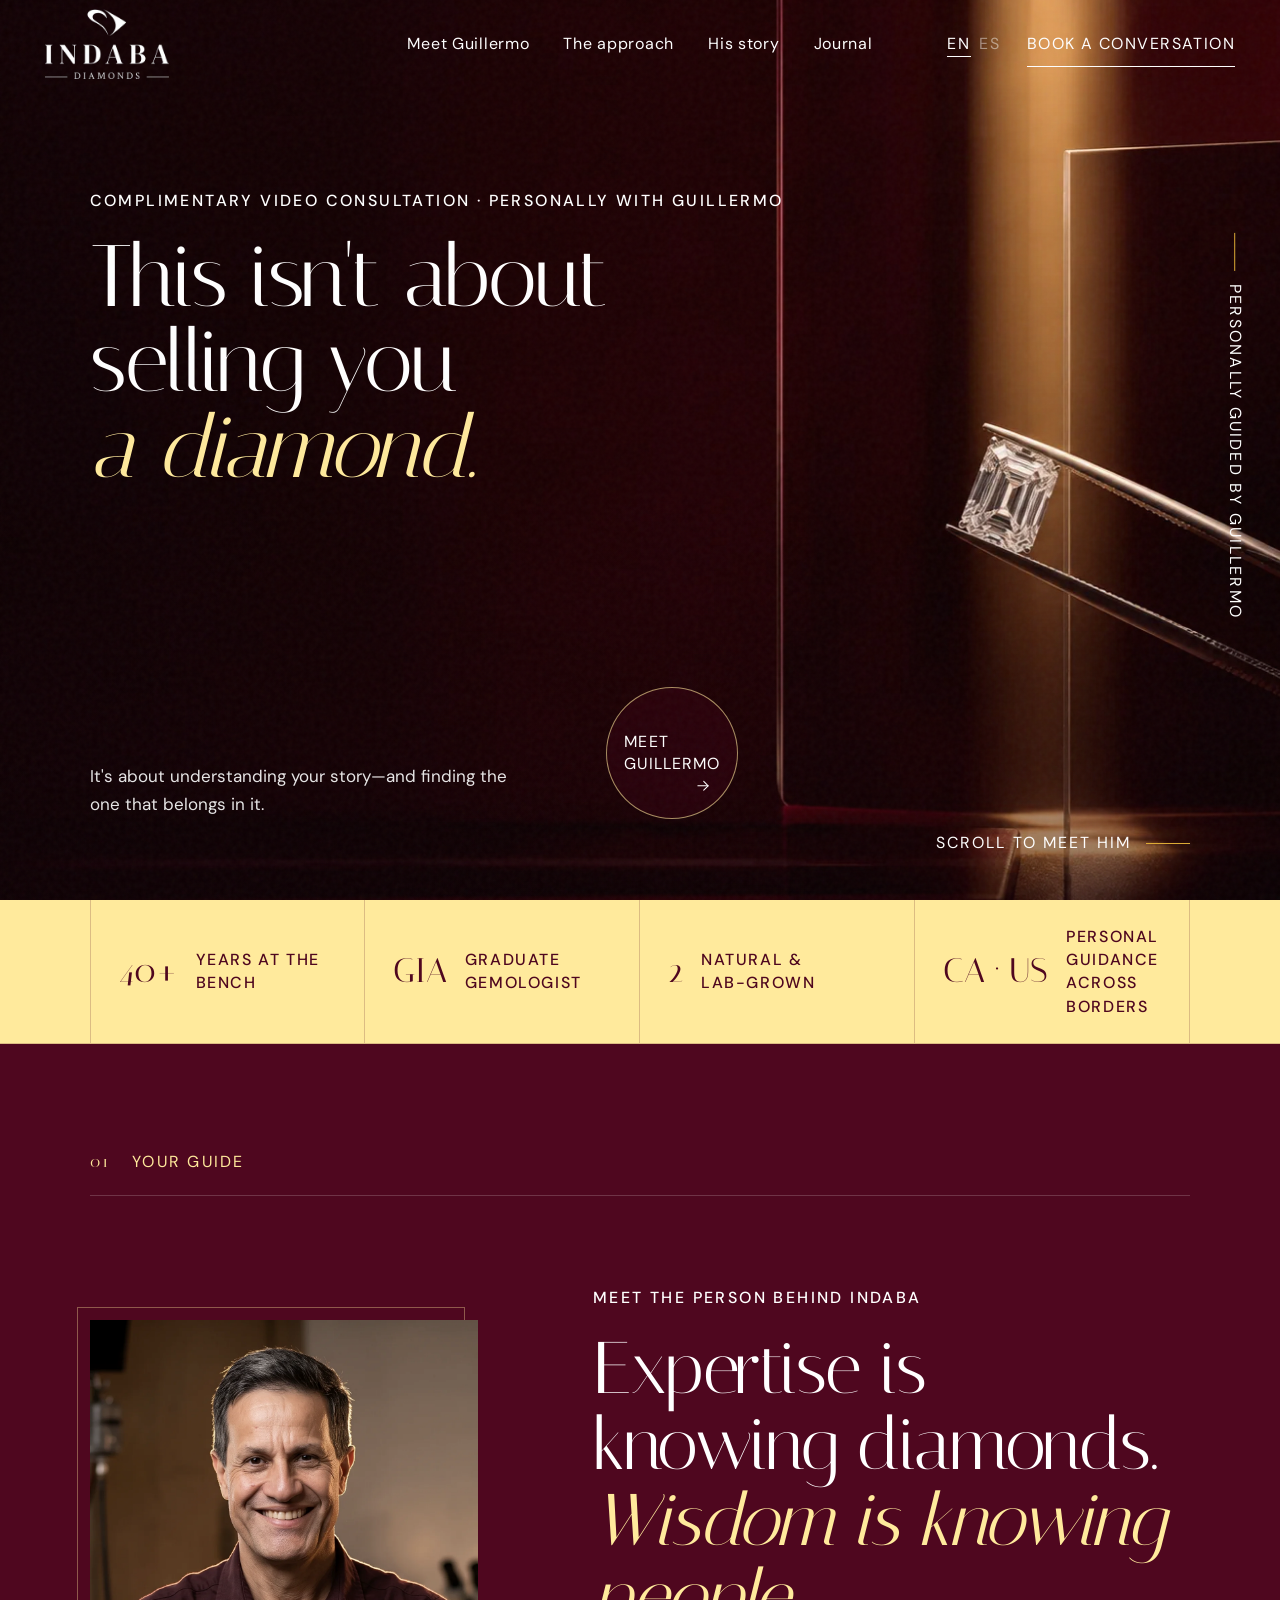
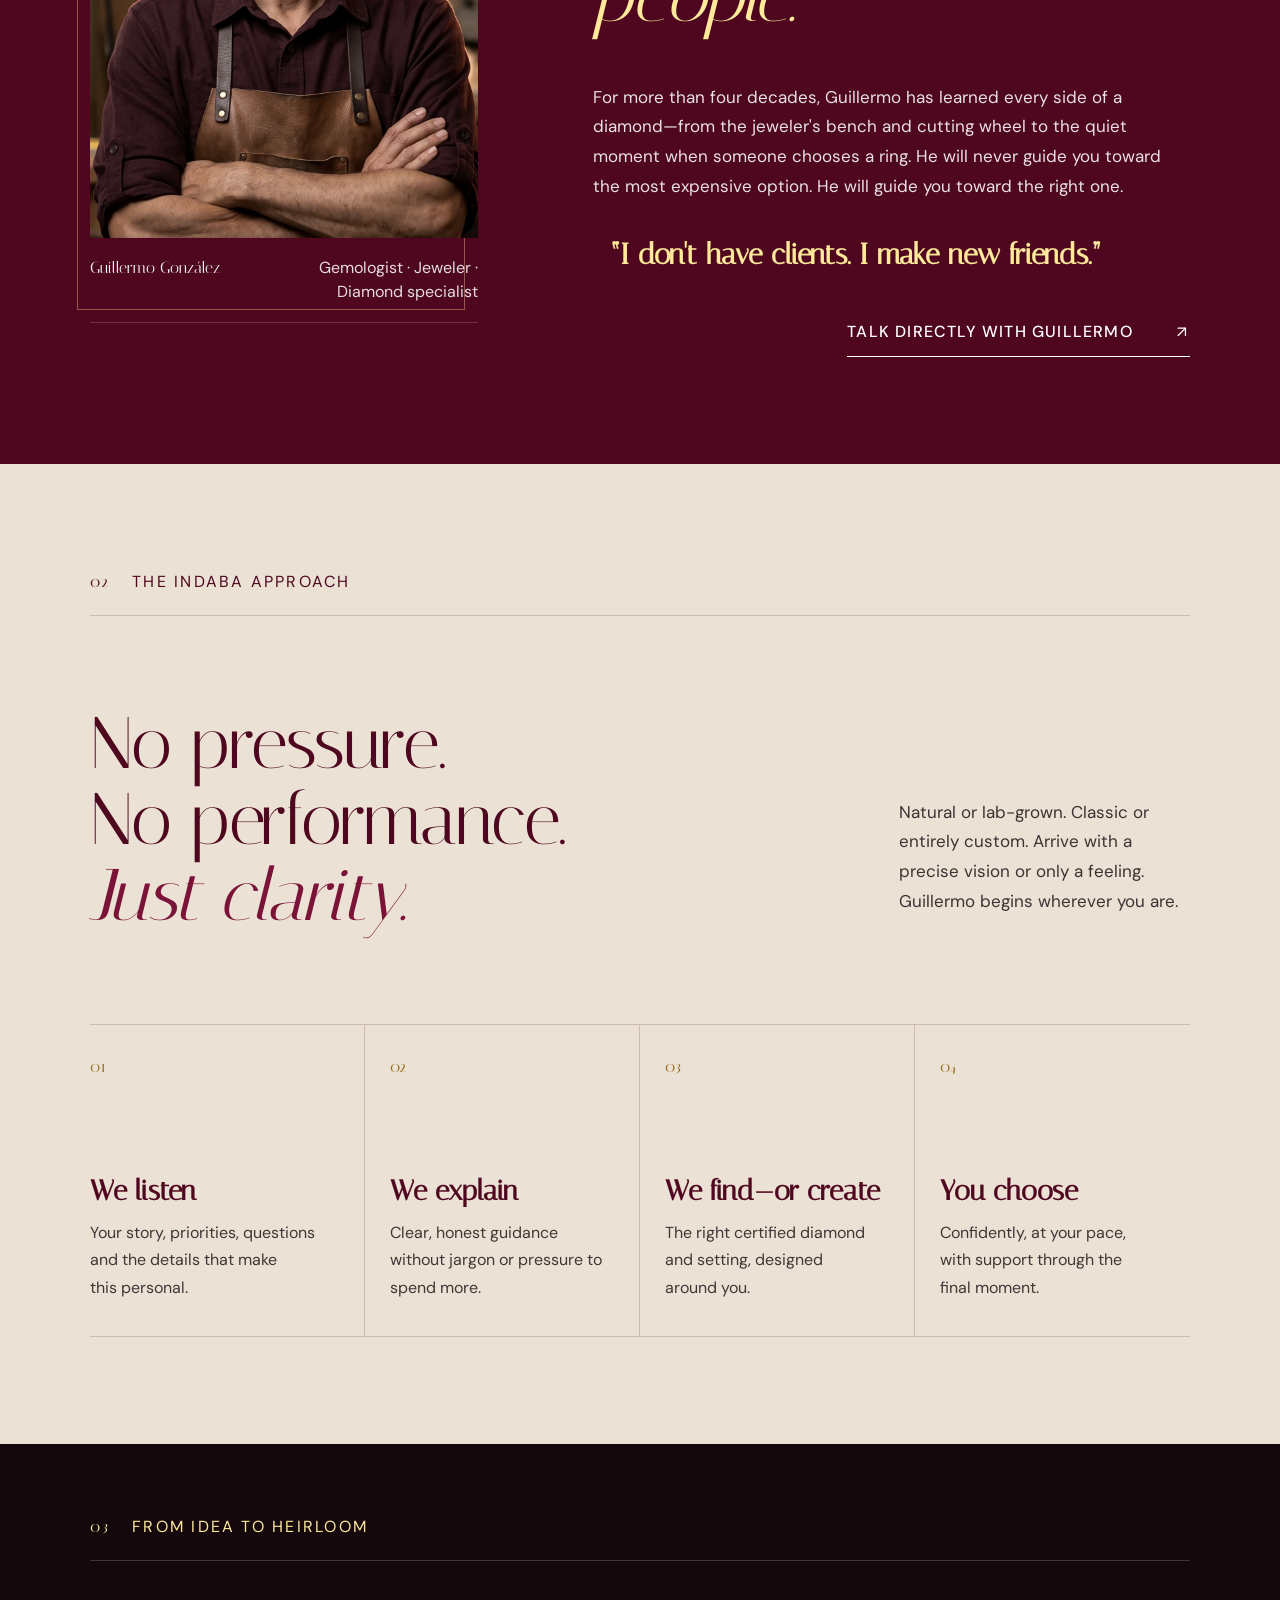
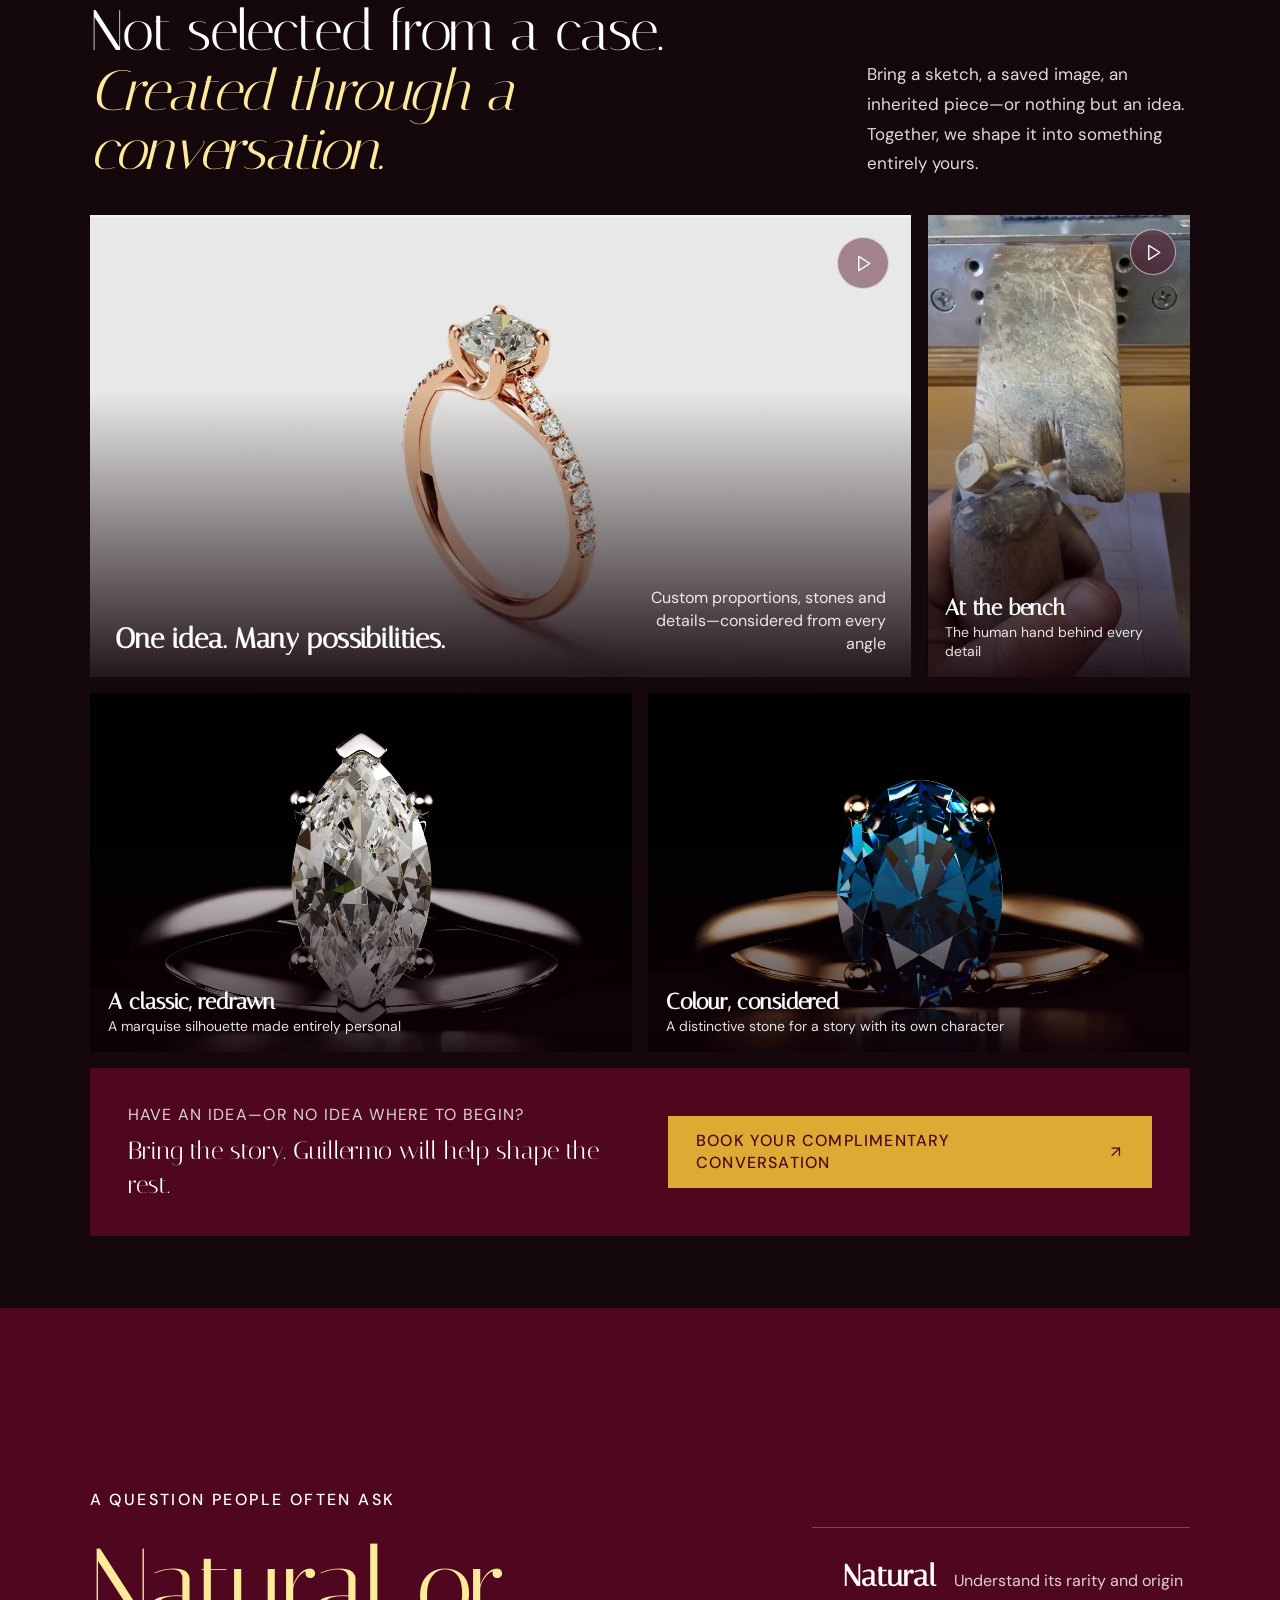
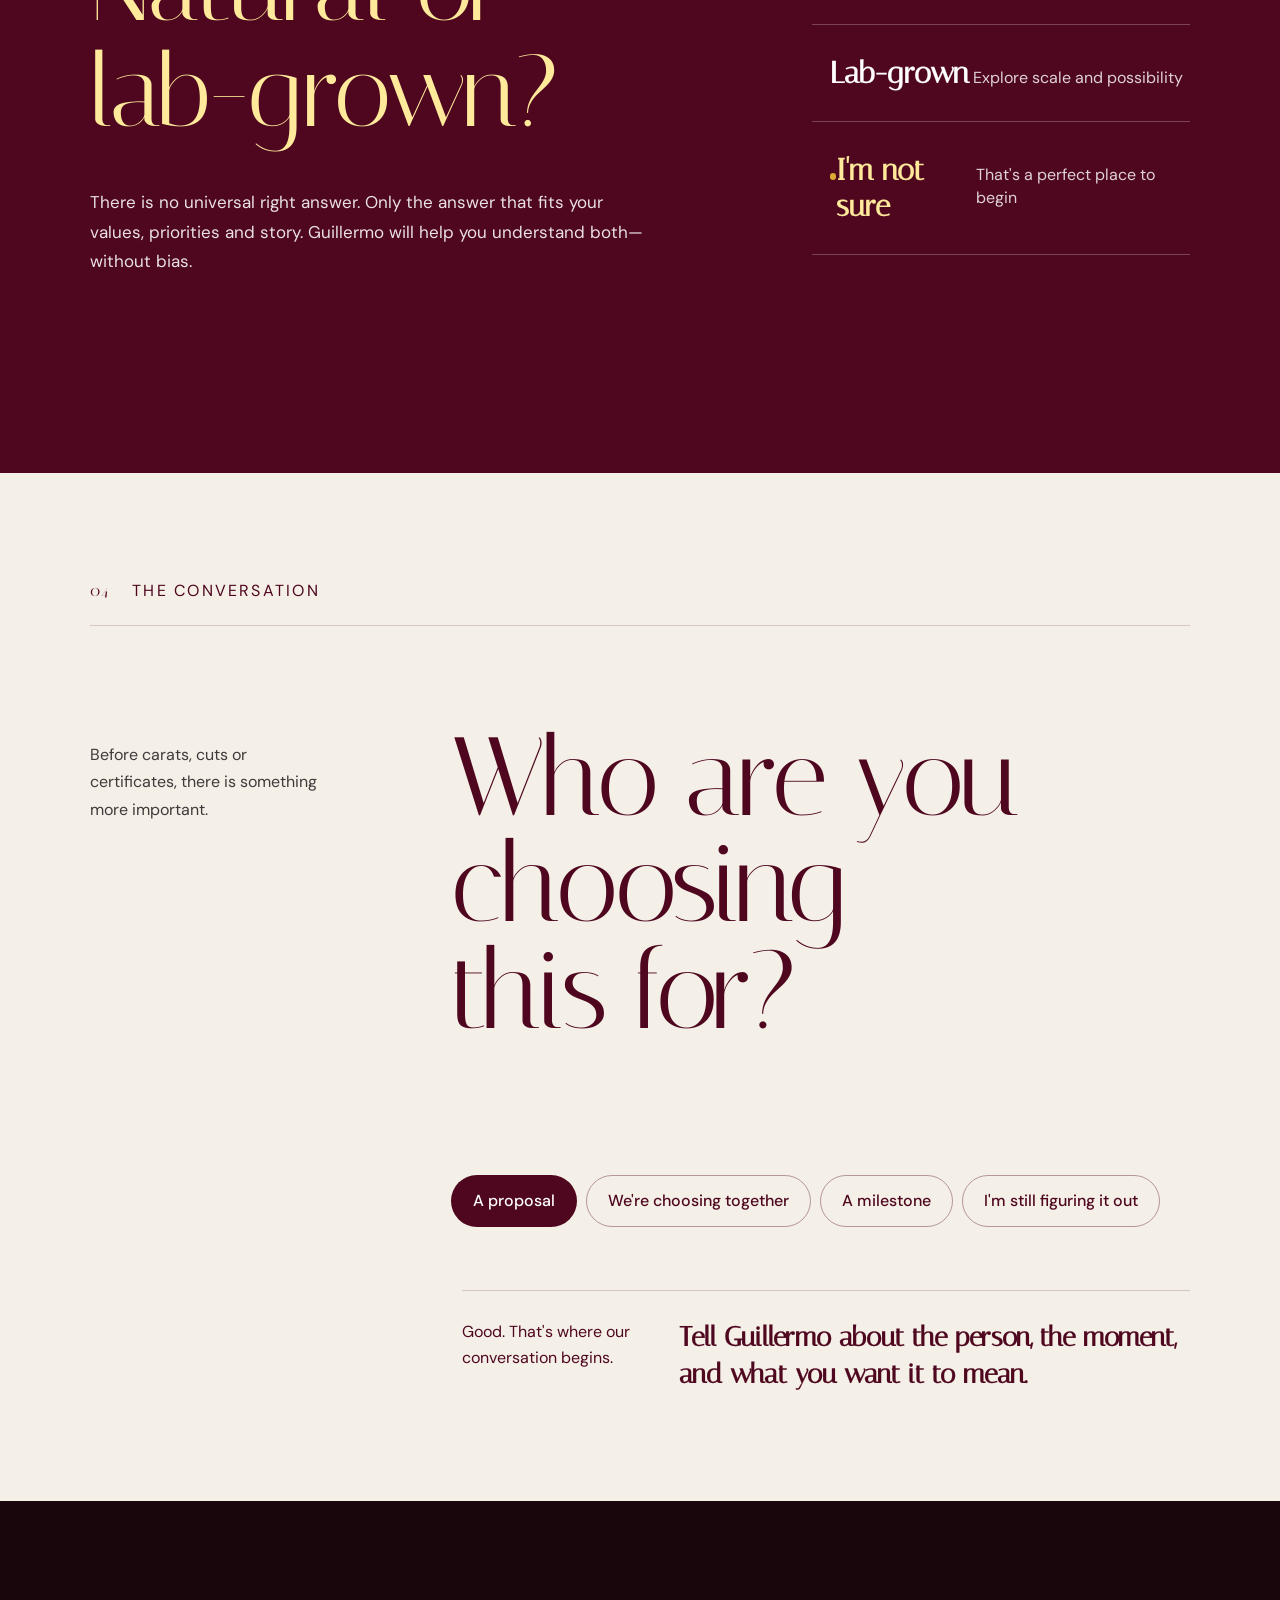
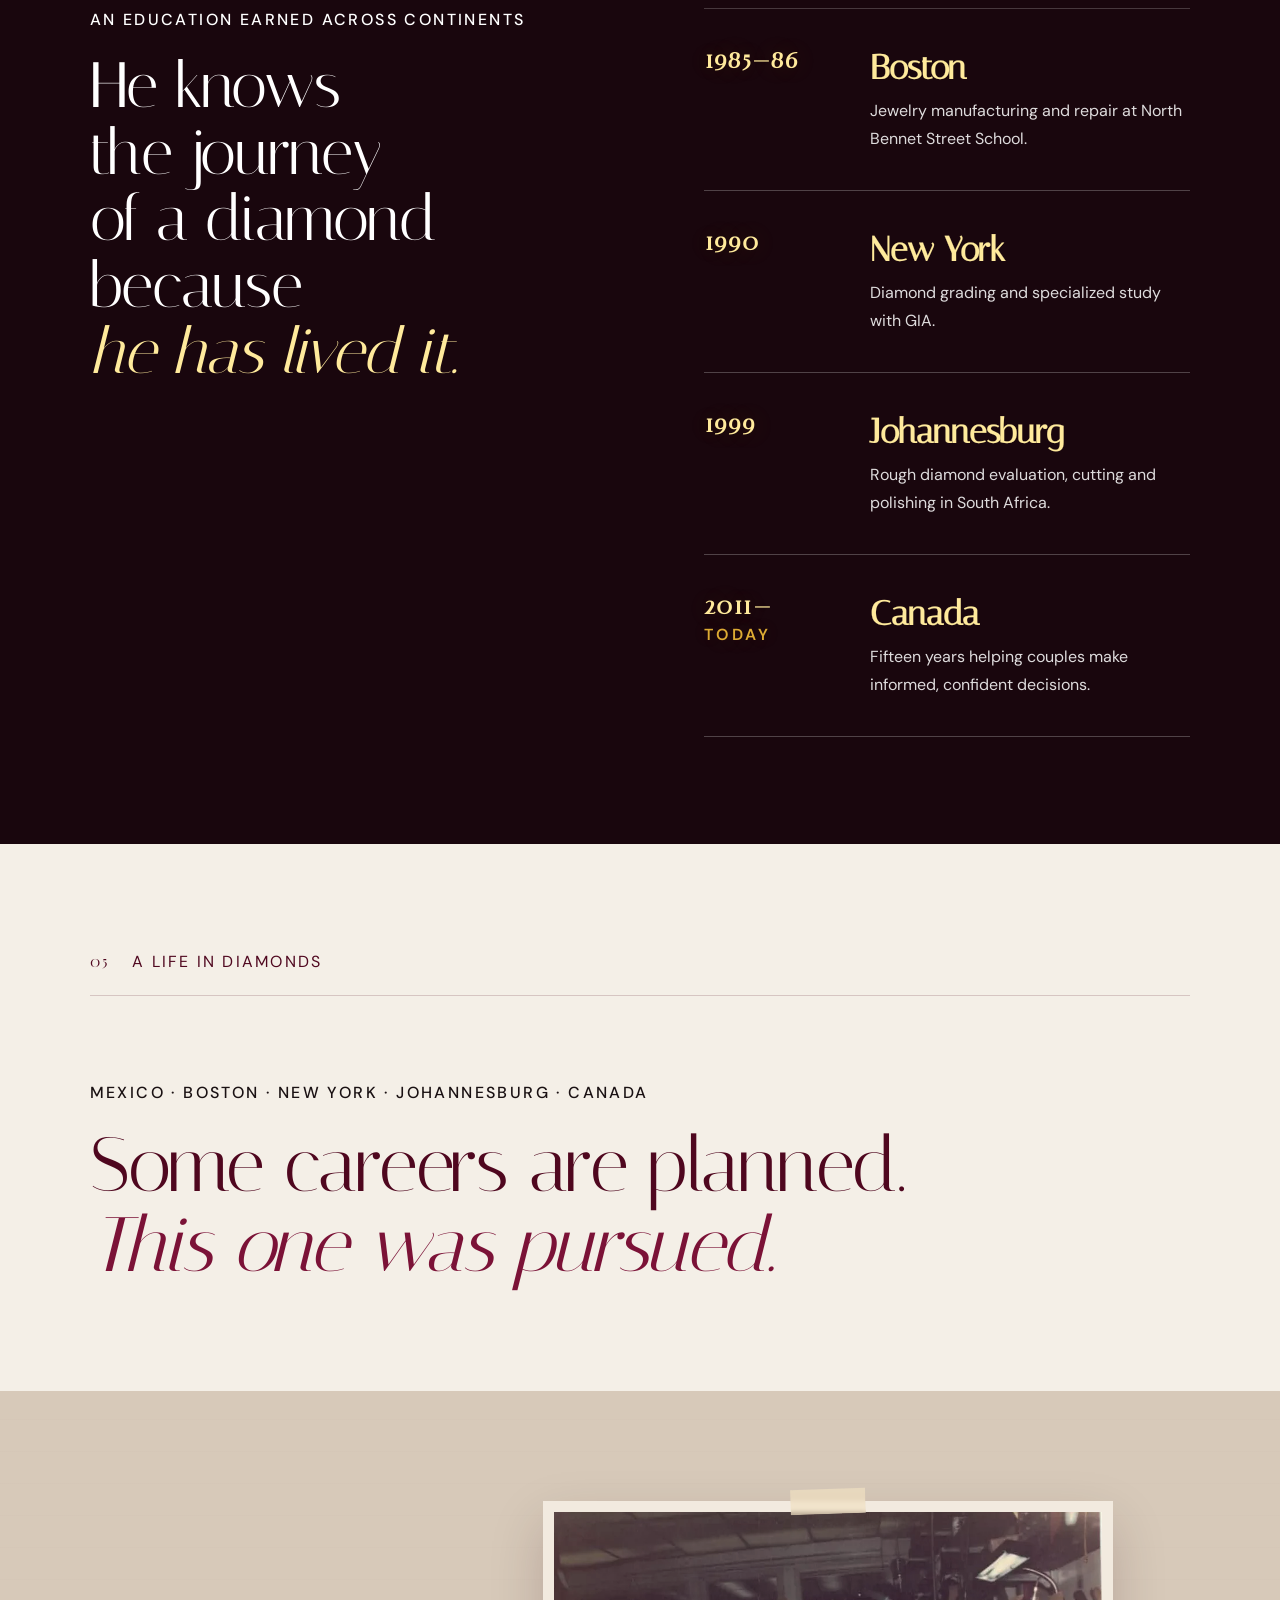
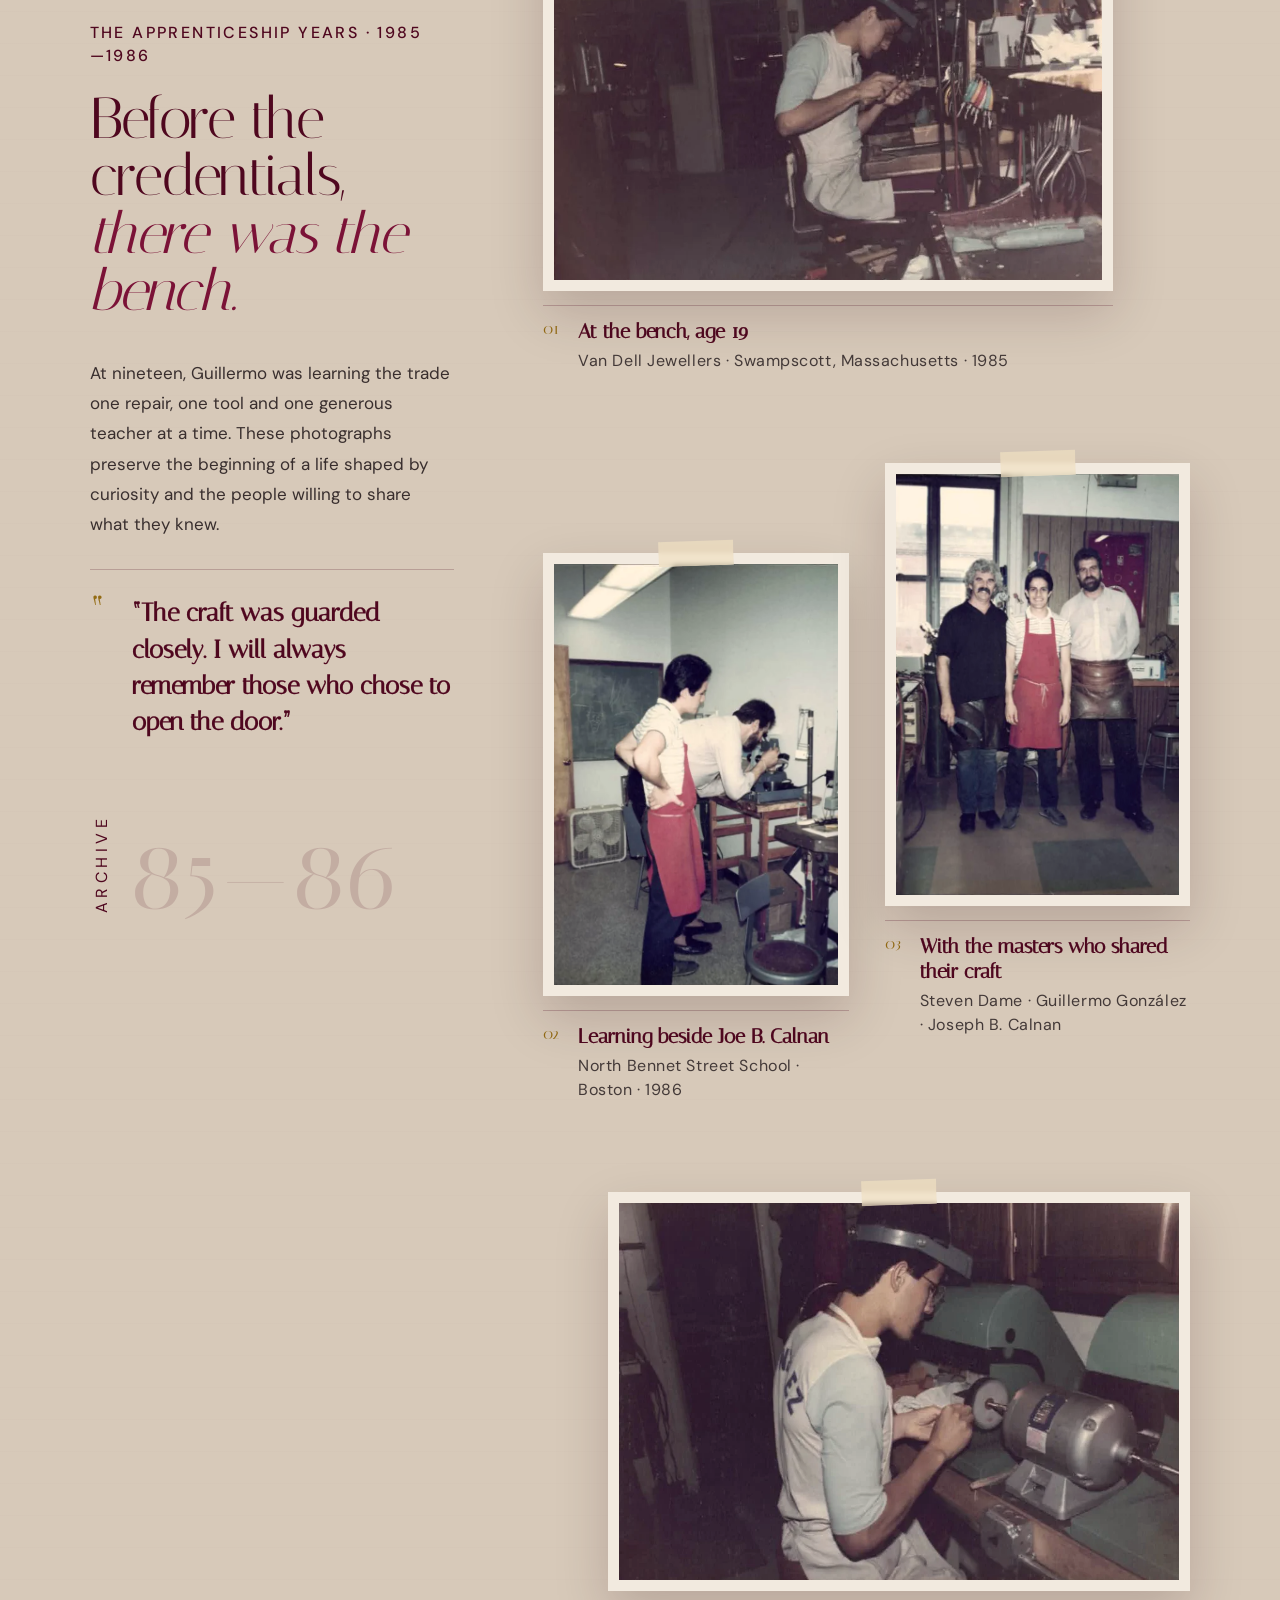
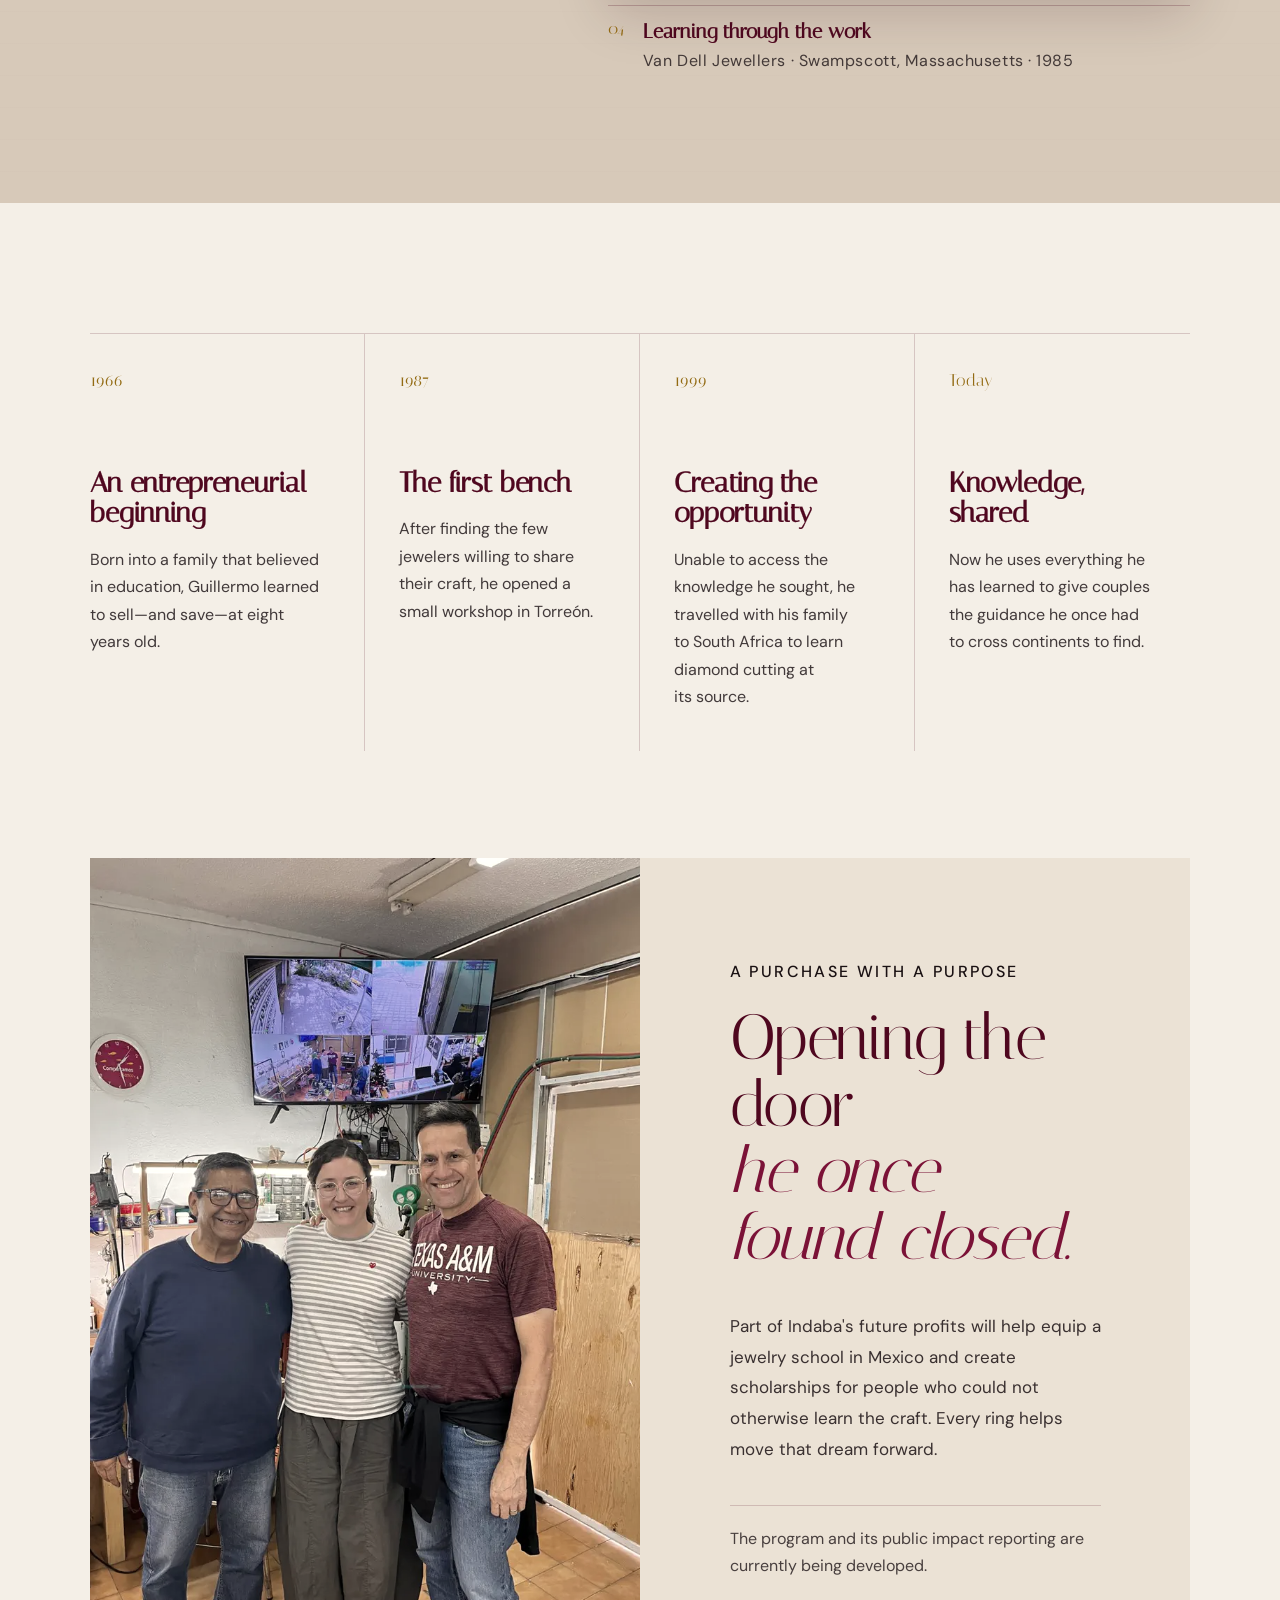
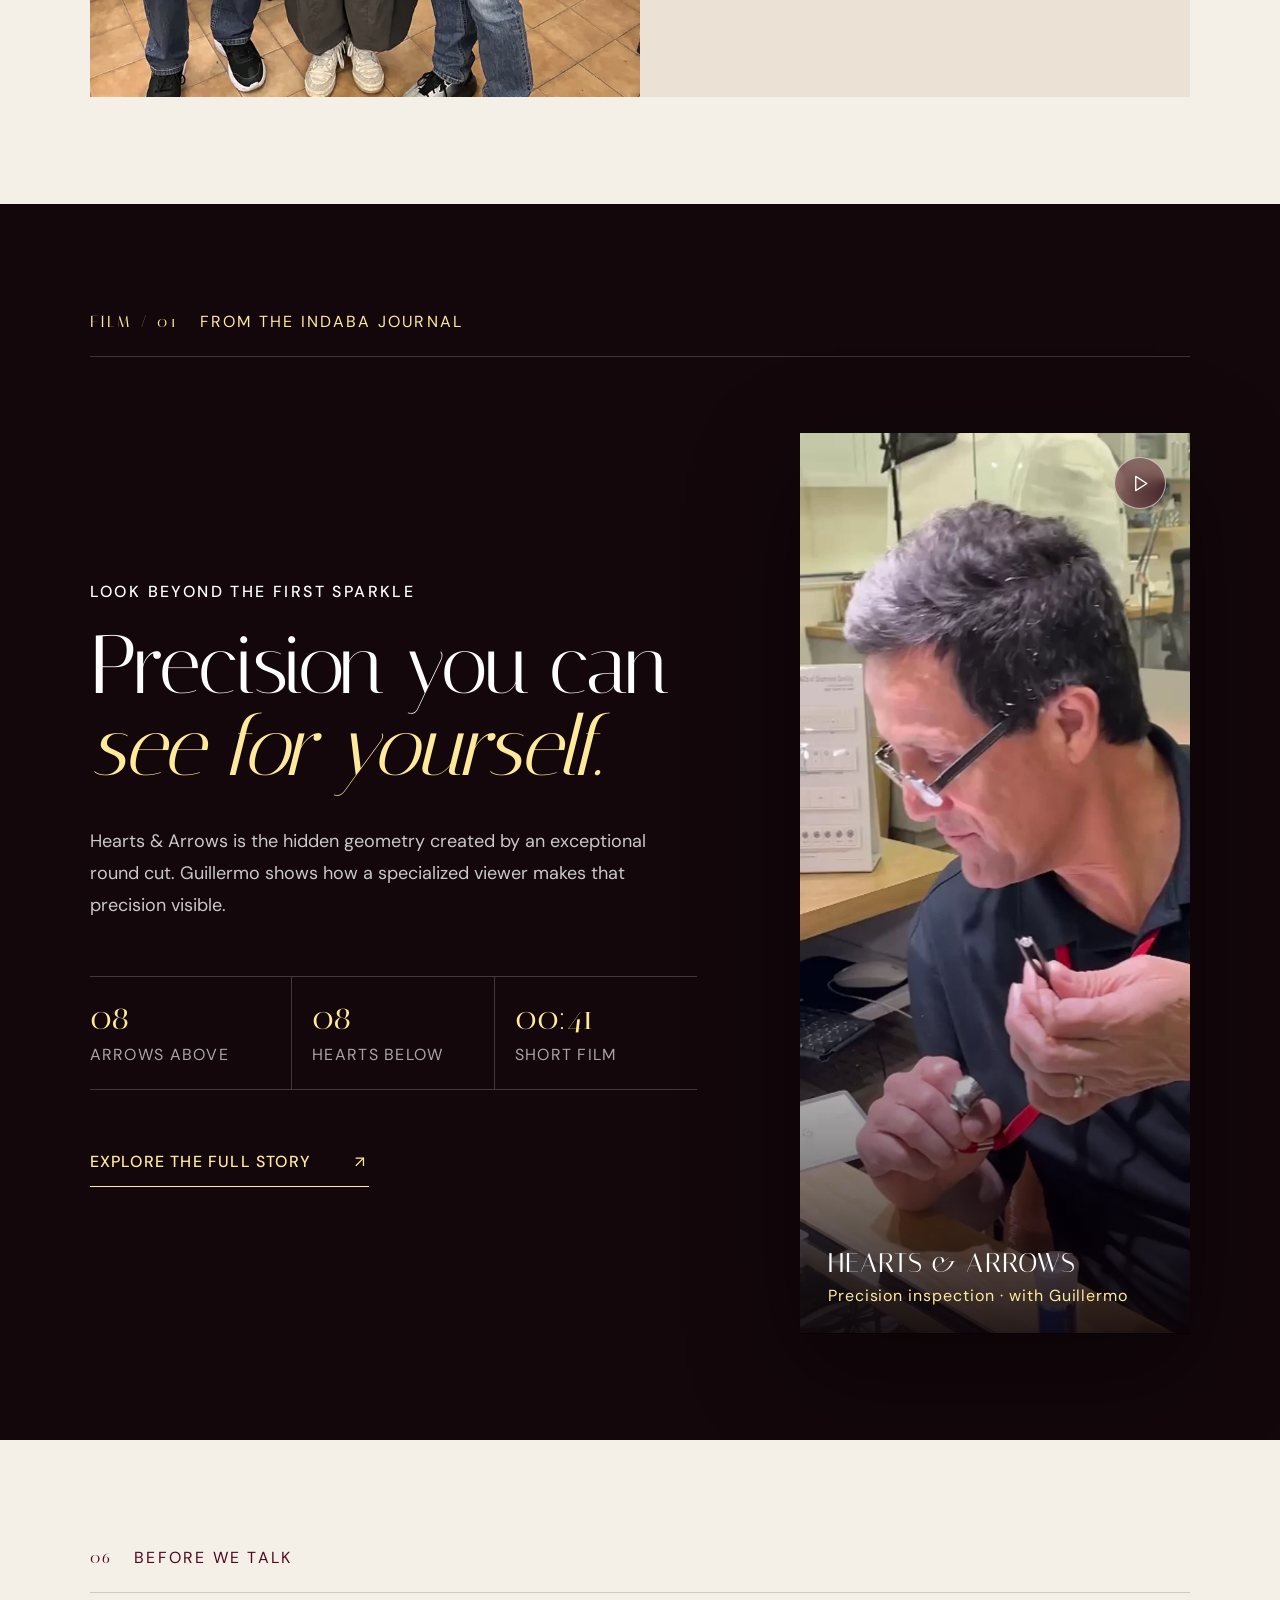
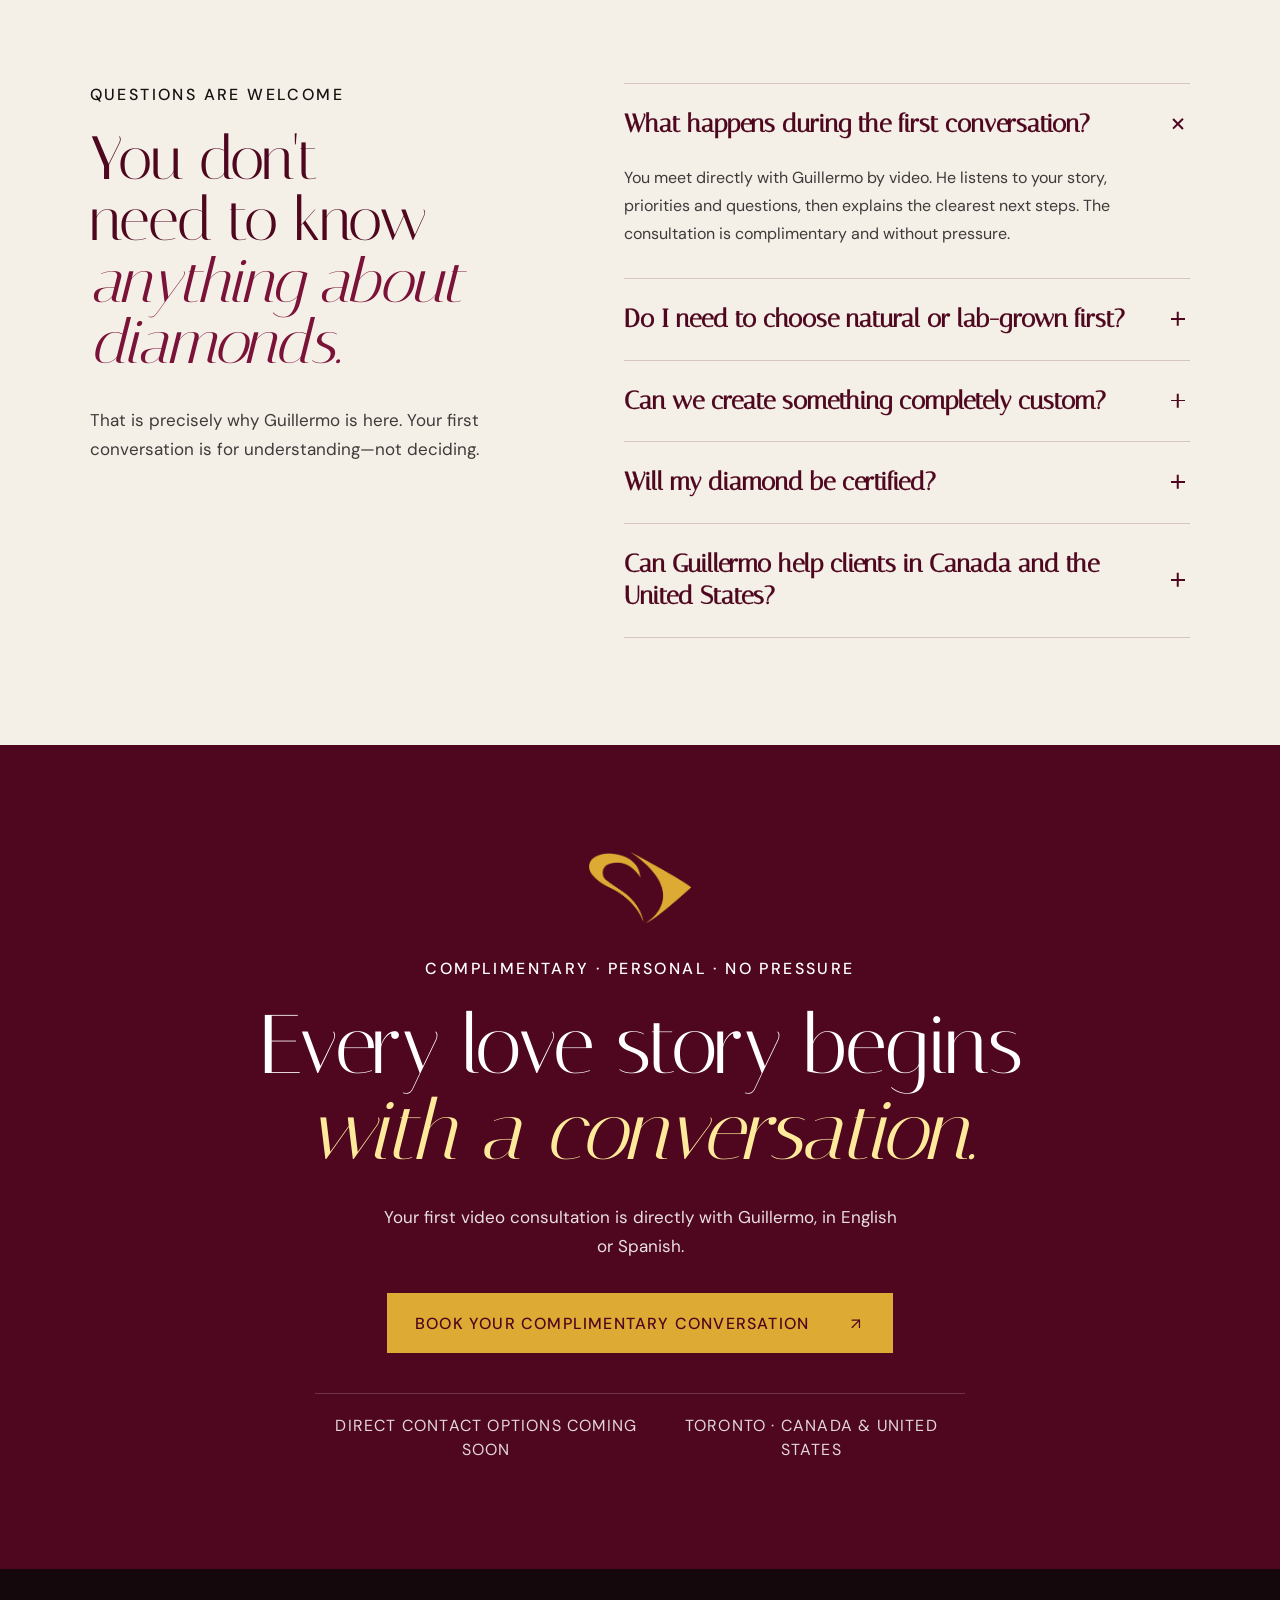
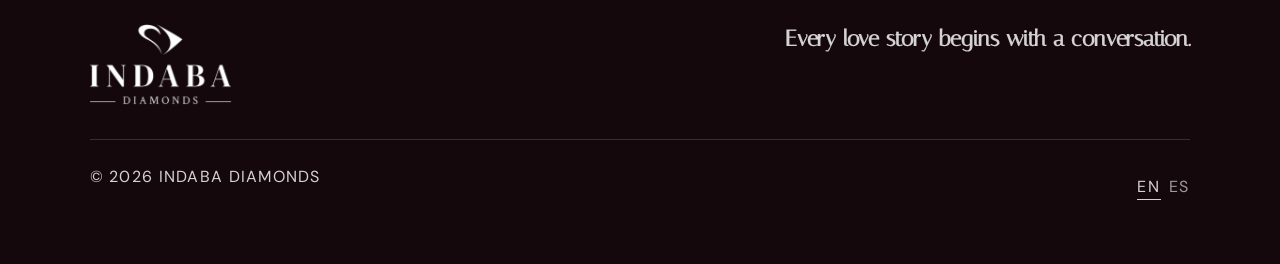
==== commit e1c7bc48: "Showcase new ring media and Hearts and Arrows film" ====
--- a/index.html
+++ b/index.html
@@ -21,7 +21,7 @@
     <title>Indaba Diamonds — Every love story begins with a conversation</title>
     <link rel="preload" href="assets/images/diamond-editorial.webp" as="image" type="image/webp" fetchpriority="high" />
     <link rel="preload" href="assets/fonts/italiana-latin-400.woff2" as="font" type="font/woff2" crossorigin />
-    <link rel="stylesheet" href="styles.min.css?v=20260730-4" />
+    <link rel="stylesheet" href="styles.css?v=20260806-1" />
     <script type="application/ld+json">
       {
         "@context": "https://schema.org",
@@ -188,9 +188,9 @@
         </div>
         <div class="media-story">
           <figure class="media-card media-feature reveal">
-            <video src="video_render.mp4" poster="assets/images/journal/render-poster.webp" muted loop playsinline preload="none"></video>
-            <button class="video-toggle" aria-label="Play ring render video"><i data-lucide="play"></i></button>
-            <figcaption><span data-i18n="mediaVision">The vision</span><small data-i18n="mediaVisionSub">See it before it becomes real</small></figcaption>
+            <video src="assets/videos/branded-arrows-showcase.mp4" poster="assets/images/designs/branded-arrows-poster.webp" muted loop playsinline preload="metadata" data-autoplay></video>
+            <button class="video-toggle" aria-label="Pause custom ring showcase"><i data-lucide="pause"></i></button>
+            <figcaption><span data-i18n="mediaVision">One idea. Many possibilities.</span><small data-i18n="mediaVisionSub">Custom proportions, stones and details—considered from every angle</small></figcaption>
           </figure>
           <div class="media-stack">
             <figure class="media-card media-process reveal">
@@ -199,13 +199,12 @@
               <figcaption><span data-i18n="mediaMaking">At the bench</span><small data-i18n="mediaMakingSub">The human hand behind every detail</small></figcaption>
             </figure>
             <figure class="media-card media-diamond reveal">
-              <img src="anillo.webp" alt="Radiant-cut diamond engagement ring" loading="lazy" decoding="async" width="1536" height="809" />
-              <figcaption><span data-i18n="mediaDiamond">The diamond</span><small data-i18n="mediaDiamondSub">Chosen for more than its numbers</small></figcaption>
+              <img src="assets/images/designs/marquise-white.webp" alt="Custom ring with a marquise-cut white diamond" loading="lazy" decoding="async" width="1062" height="971" />
+              <figcaption><span data-i18n="mediaDiamond">A classic, redrawn</span><small data-i18n="mediaDiamondSub">A marquise silhouette made entirely personal</small></figcaption>
             </figure>
             <figure class="media-card media-finished reveal">
-              <video src="viedo_anillos.mp4" poster="assets/images/journal/anillos-poster.webp" muted loop playsinline preload="none"></video>
-              <button class="video-toggle" aria-label="Play finished ring video"><i data-lucide="play"></i></button>
-              <figcaption><span data-i18n="mediaOne">The one</span><small data-i18n="mediaOneSub">Made for the story only you can tell</small></figcaption>
+              <img src="assets/images/designs/oval-sapphire.webp" alt="Custom yellow-gold ring with a deep blue oval sapphire" loading="lazy" decoding="async" width="1062" height="971" />
+              <figcaption><span data-i18n="mediaOne">Colour, considered</span><small data-i18n="mediaOneSub">A distinctive stone for a story with its own character</small></figcaption>
             </figure>
           </div>
         </div>
@@ -263,6 +262,28 @@
           <h2 class="reveal" data-i18n="purposeTitle">Opening the door<br /><em>he once found closed.</em></h2>
           <p class="reveal" data-i18n="purposeBody">Part of Indaba's future profits will help equip a jewelry school in Mexico and create scholarships for people who could not otherwise learn the craft. Every ring helps move that dream forward.</p>
           <p class="purpose-note reveal" data-i18n="purposeNote">The program and its public impact reporting are currently being developed.</p>
+        </div>
+      </section>
+
+      <section class="journal-spotlight section" id="journal-film" aria-labelledby="spotlight-title">
+        <div class="chapter-label light"><span>FILM / 01</span><span data-i18n="spotlightChapter">From The Indaba Journal</span></div>
+        <div class="spotlight-layout">
+          <div class="spotlight-copy">
+            <p class="eyebrow reveal" data-i18n="spotlightEyebrow">Look beyond the first sparkle</p>
+            <h2 class="reveal" id="spotlight-title" data-i18n="spotlightTitle">Precision you can<br /><em>see for yourself.</em></h2>
+            <p class="spotlight-deck reveal" data-i18n="spotlightDeck">Hearts &amp; Arrows is the hidden geometry created by an exceptional round cut. Guillermo shows how a specialized viewer makes that precision visible.</p>
+            <div class="spotlight-facts reveal" aria-label="Hearts and Arrows facts">
+              <span><b>08</b><small data-i18n="spotlightArrows">arrows above</small></span>
+              <span><b>08</b><small data-i18n="spotlightHearts">hearts below</small></span>
+              <span><b>00:41</b><small data-i18n="spotlightLength">short film</small></span>
+            </div>
+            <a class="line-link reveal" href="hearts-and-arrows.html"><span data-i18n="spotlightRead">Explore the full story</span><i data-lucide="arrow-up-right"></i></a>
+          </div>
+          <div class="spotlight-media reveal">
+            <video src="hearstandarrows.mp4" poster="assets/images/journal/hearts-and-arrows-poster.webp" muted loop playsinline preload="metadata" data-autoplay></video>
+            <button class="video-toggle spotlight-toggle" aria-label="Pause Hearts and Arrows film"><i data-lucide="pause"></i></button>
+            <div class="spotlight-caption"><span>HEARTS &amp; ARROWS</span><small data-i18n="spotlightCaption">Precision inspection · with Guillermo</small></div>
+          </div>
         </div>
       </section>
 
--- a/styles.css
+++ b/styles.css
@@ -0,0 +1,610 @@
+@font-face { font-family: "DM Sans"; src: url("assets/fonts/dm-sans-latin-variable.woff2") format("woff2-variations"); font-style: normal; font-weight: 300 600; font-display: swap; }
+@font-face { font-family: "Italiana"; src: url("assets/fonts/italiana-latin-400.woff2") format("woff2"); font-style: normal; font-weight: 400; font-display: swap; }
+
+:root {
+  --wine: #4f071f;
+  --wine-deep: #27000d;
+  --wine-bright: #7b1237;
+  --gold: #ddab33;
+  --gold-light: #ffea9c;
+  --gold-deep: #936b13;
+  --ivory: #f4efe7;
+  --paper: #ebe2d5;
+  --ink: #1a1113;
+  --line: rgba(79, 7, 31, .18);
+  --serif: "Italiana", "Times New Roman", serif;
+  --sans: "DM Sans", Arial, sans-serif;
+}
+
+* { box-sizing: border-box; }
+html { scroll-behavior: smooth; }
+body { margin: 0; background: var(--ivory); color: var(--ink); font-family: var(--sans); font-size: 16px; font-weight: 400; line-height: 1.5; overflow-x: hidden; -webkit-font-smoothing: antialiased; text-rendering: optimizeLegibility; }
+body.no-scroll { overflow: hidden; }
+button, a { color: inherit; font: inherit; }
+button { cursor: pointer; }
+a { text-decoration: none; }
+img, video { display: block; width: 100%; }
+h1, h2, h3 { text-wrap: balance; }
+p { text-wrap: pretty; }
+section[id] { scroll-margin-top: 72px; }
+:focus-visible { outline: 2px solid var(--gold); outline-offset: 4px; }
+.choice:focus-visible, .button:focus-visible, .diamond-selector button:focus-visible, .booking-choices button:focus-visible { outline-offset: 2px; }
+.lucide { width: 1.1em; height: 1.1em; flex: 0 0 auto; stroke-width: 1.7; }
+
+.noise { position: fixed; inset: 0; pointer-events: none; opacity: .055; z-index: 100; background-image: url("data:image/svg+xml,%3Csvg viewBox='0 0 180 180' xmlns='http://www.w3.org/2000/svg'%3E%3Cfilter id='n'%3E%3CfeTurbulence type='fractalNoise' baseFrequency='.9' numOctaves='3' stitchTiles='stitch'/%3E%3C/filter%3E%3Crect width='100%25' height='100%25' filter='url(%23n)' opacity='.8'/%3E%3C/svg%3E"); }
+.cursor-dot { position: fixed; width: 8px; height: 8px; border-radius: 50%; background: var(--gold); pointer-events: none; z-index: 200; transform: translate(-50%,-50%); opacity: 0; transition: width .2s, height .2s, opacity .2s; mix-blend-mode: difference; }
+.cursor-dot.large { width: 34px; height: 34px; }
+
+.site-header { position: fixed; z-index: 50; top: 0; left: 0; right: 0; height: 88px; padding: 0 3.5vw; display: grid; grid-template-columns: 1fr auto 1fr; align-items: center; color: white; transition: background .4s, color .4s, height .4s; }
+.site-header.scrolled { height: 72px; color: var(--wine); background: rgba(244,239,231,.91); backdrop-filter: blur(18px); border-bottom: 1px solid rgba(79,7,31,.12); }
+.wordmark { display: inline-flex; align-items: center; gap: 12px; width: max-content; }
+.wordmark > span:last-child { display: grid; line-height: 1; }
+.wordmark strong { font: 21px/1 var(--serif); letter-spacing: .22em; }
+.wordmark small { margin-top: 5px; font-size: 16px; letter-spacing: .24em; }
+.wordmark-mark { position: relative; width: 28px; height: 26px; display: block; transform: rotate(-3deg); }
+.wordmark-mark i, .wordmark-mark b { position: absolute; display: block; }
+.wordmark-mark i { width: 17px; height: 24px; left: 1px; border: 2px solid currentColor; border-right: 0; border-radius: 60% 0 50% 45%; transform: rotate(-33deg); }
+.wordmark-mark b { width: 0; height: 0; right: 0; top: 1px; border-top: 12px solid transparent; border-bottom: 12px solid transparent; border-left: 16px solid currentColor; }
+.brand-logo { position: relative; width: 124px; height: 70px; display: block; flex: 0 0 auto; }
+.brand-logo img { position: absolute; inset: 0; width: 100%; height: 100%; object-fit: contain; transition: opacity .3s; }
+.brand-logo-switch .brand-logo-wine { opacity: 0; }
+.site-header.scrolled .brand-logo-switch .brand-logo-white { opacity: 0; }
+.site-header.scrolled .brand-logo-switch .brand-logo-wine { opacity: 1; }
+.site-header.scrolled .brand-logo { width: 106px; height: 60px; }
+.desktop-nav { display: flex; gap: 34px; font-size: 16px; letter-spacing: .045em; }
+.desktop-nav a { position: relative; padding: 12px 0; }
+.desktop-nav a::after { content: ""; position: absolute; width: 0; height: 1px; left: 0; bottom: -7px; background: currentColor; transition: width .25s; }
+.desktop-nav a:hover::after { width: 100%; }
+.header-actions { justify-self: end; display: flex; align-items: center; gap: 26px; }
+.language-toggle, .text-button { border: 0; background: none; }
+.language-toggle { min-height: 44px; padding: 8px 0; display: flex; align-items: center; gap: 8px; font-size: 16px; letter-spacing: .12em; }
+.language-toggle span { opacity: .45; }
+.language-toggle span.active { opacity: 1; border-bottom: 1px solid currentColor; }
+.text-button { font-size: 16px; letter-spacing: .09em; text-transform: uppercase; padding: 10px 0; border-bottom: 1px solid currentColor; }
+.menu-toggle { display: none; width: 34px; height: 34px; border: 0; background: transparent; padding: 8px 3px; }
+.menu-toggle span { display: block; height: 1px; background: currentColor; margin: 6px 0; transition: transform .3s; }
+.mobile-menu { position: fixed; inset: 0; z-index: 45; background: var(--wine); color: white; padding: 130px 8vw 60px; display: flex; flex-direction: column; gap: 26px; overflow-y: auto; visibility: hidden; pointer-events: none; transform: translateY(-100%); transition: transform .5s cubic-bezier(.77,0,.18,1), visibility 0s linear .5s; }
+.mobile-menu.open { visibility: visible; pointer-events: auto; transform: translateY(0); transition-delay: 0s; }
+.mobile-menu a { font: 10vw/1 var(--serif); }
+.mobile-menu .button { margin-top: auto; }
+
+.hero { min-height: 100svh; background: var(--wine-deep); position: relative; color: white; overflow: hidden; }
+.hero-image { position: absolute; inset: 0; background: url("assets/images/diamond-editorial.webp") center/cover no-repeat; transform: scale(1.02); animation: heroIn 1.6s cubic-bezier(.2,.7,.2,1) both; }
+.hero-shade { position: absolute; inset: 0; background: linear-gradient(90deg, rgba(20,0,7,.34) 0%, transparent 64%), linear-gradient(0deg, rgba(20,0,7,.48), transparent 45%); }
+.hero-content { position: relative; z-index: 2; padding: 21vh 7vw 9vh; min-height: 100svh; display: flex; flex-direction: column; }
+.eyebrow { margin: 0 0 22px; font-size: 16px; font-weight: 500; line-height: 1.45; letter-spacing: .15em; text-transform: uppercase; }
+.hero h1 { margin: 0; max-width: 820px; font: clamp(64px, 6.8vw, 104px)/.98 var(--serif); letter-spacing: -.022em; }
+.hero h1 span, .hero h1 em { display: block; }
+.hero h1 em { color: var(--gold-light); font-weight: 400; }
+.hero-bottom { margin-top: auto; display: flex; align-items: end; gap: 6vw; }
+.hero-bottom > p { max-width: 440px; margin: 0; font-size: clamp(17px,1.3vw,20px); line-height: 1.68; color: rgba(255,255,255,.9); }
+.circle-cta { width: 132px; height: 132px; border-radius: 50%; border: 1px solid rgba(255,234,156,.6); background: rgba(79,7,31,.25); color: white; display: grid; place-items: center; position: relative; text-align: left; transition: background .3s, transform .3s; }
+.circle-cta:hover { background: var(--gold); color: var(--wine); transform: rotate(-5deg); }
+.circle-cta span { font-size: 16px; line-height: 1.4; text-transform: uppercase; letter-spacing: .07em; }
+.circle-cta svg { position: absolute; width: 18px; bottom: 23px; right: 25px; fill: none; stroke: currentColor; stroke-width: 1.4; }
+.hero-note { position: absolute; z-index: 2; right: 3.5vw; top: 46%; display: flex; align-items: center; gap: 13px; transform: rotate(90deg) translateX(50%); transform-origin: right center; }
+.hero-note span { width: 38px; height: 1px; background: var(--gold); }
+.hero-note b { font-size: 16px; text-transform: uppercase; letter-spacing: .14em; font-weight: 400; }
+.scroll-cue { position: absolute; z-index: 2; right: 7vw; bottom: 5vh; display: flex; gap: 15px; align-items: center; font-size: 16px; letter-spacing: .13em; text-transform: uppercase; }
+.scroll-cue i { width: 44px; height: 1px; background: white; position: relative; overflow: hidden; }
+.scroll-cue i::after { content:""; position: absolute; inset: 0; background: var(--gold); animation: scrollLine 2s infinite; }
+
+.trust-strip { background: var(--gold-light); color: var(--wine); display: grid; grid-template-columns: repeat(4,minmax(0,1fr)); padding: 0 7vw; border-bottom: 1px solid rgba(79,7,31,.2); }
+.trust-strip > div { min-width: 0; min-height: 118px; padding: 25px 28px; border-right: 1px solid rgba(79,7,31,.2); display: flex; align-items: center; gap: 18px; }
+.trust-strip > div:first-child { border-left: 1px solid rgba(79,7,31,.2); }
+.trust-strip strong { font: 34px/1 var(--serif); font-weight: 400; white-space: nowrap; }
+.trust-strip span { max-width: 145px; font-size: 16px; font-weight: 500; line-height: 1.45; letter-spacing: .1em; text-transform: uppercase; }
+
+.section { padding: clamp(96px,8.35vw,120px) 7vw; }
+.chapter-label { display: flex; gap: 22px; align-items: center; padding-bottom: 22px; border-bottom: 1px solid var(--line); color: var(--wine); font-size: 16px; line-height: 1.4; letter-spacing: .14em; text-transform: uppercase; }
+.chapter-label.light { color: var(--gold-light); border-color: rgba(255,255,255,.18); }
+.chapter-label span:first-child { font-family: var(--serif); font-size: 16px; }
+.opening { background: var(--ivory); }
+.opening-grid { padding: 11vh 0 7vh; display: grid; grid-template-columns: .7fr 2fr; gap: 8vw; }
+.side-note { font-size: 16px; line-height: 1.72; max-width: 250px; color: rgba(26,17,19,.82); }
+.display-question { margin: 0; color: var(--wine); font: clamp(54px, 8.7vw, 136px)/.96 var(--serif); max-width: 1100px; letter-spacing: -.03em; }
+.conversation-picker { grid-column: 2; display: flex; flex-wrap: wrap; gap: 9px; margin-top: 3vh; }
+.choice { min-height: 48px; border: 1px solid rgba(79,7,31,.38); border-radius: 100px; padding: 13px 21px; background: transparent; color: var(--wine); font-size: 16px; font-weight: 500; transition: .25s; }
+.choice.active, .choice:hover { background: var(--wine); color: white; }
+.conversation-response { margin: 0 0 0 calc(35% - 1vw); padding: 28px 0 0; border-top: 1px solid var(--line); display: grid; grid-template-columns: .7fr 2fr; gap: 3vw; font-size: 16px; line-height: 1.65; color: var(--wine); }
+.conversation-response strong { font: 27px/1.4 var(--serif); font-weight: 400; }
+
+.meet { color: white; background: var(--wine); }
+.meet-layout { padding-top: 90px; display: grid; grid-template-columns: minmax(300px,.78fr) 1.2fr; gap: 9vw; align-items: center; }
+.portrait-wrap { position: relative; max-width: 470px; }
+.portrait-wrap::before { content:""; position: absolute; inset: -13px 13px 13px -13px; border: 1px solid rgba(255,234,156,.36); }
+.portrait-wrap img { width: 100%; height: auto !important; aspect-ratio: 3/4; object-fit: contain; object-position: center; filter: saturate(.8) contrast(1.04); }
+.portrait-caption { padding: 18px 0; display: flex; justify-content: space-between; gap: 15px; border-bottom: 1px solid rgba(255,255,255,.16); }
+.portrait-caption span { font-family: var(--serif); }
+.portrait-caption small { color: rgba(255,255,255,.86); max-width: 220px; text-align: right; font-size: 16px; line-height: 1.5; }
+.meet-copy h2, .credential-intro h2, .approach h2, .diamond-dialogue h2, .craft h2, .story h2, .purpose h2, .final-cta h2 { margin: 0; font: clamp(48px,5.7vw,88px)/1.04 var(--serif); letter-spacing: -.02em; }
+.meet-copy h2 em, .credential-intro h2 em, .approach h2 em, .craft h2 em, .story h2 em, .purpose h2 em, .final-cta h2 em { color: var(--gold-light); font-weight: 400; }
+.large-copy { margin: 48px 0 34px auto; max-width: 620px; font-size: clamp(17px,1.3vw,20px); line-height: 1.75; color: rgba(255,255,255,.88); }
+.meet blockquote { margin: 0 0 35px auto; max-width: 580px; color: var(--gold-light); font: 29px/1.3 var(--serif); }
+.line-link { min-height: 48px; margin-left: auto; padding: 13px 0; border: 0; border-bottom: 1px solid currentColor; background: none; display: flex; align-items: center; justify-content: space-between; gap: 40px; color: inherit; text-align: left; text-transform: uppercase; font-size: 16px; font-weight: 500; line-height: 1.35; letter-spacing: .075em; }
+
+.credentials { background: #19060d; color: white; display: grid; grid-template-columns: 1fr 1fr; gap: 10vw; }
+.credential-intro { position: sticky; top: 150px; height: max-content; }
+.credential-intro h2 { font-size: clamp(43px,5vw,76px); }
+.credential-list { border-top: 1px solid rgba(255,255,255,.2); }
+.credential { padding: 38px 0; display: grid; grid-template-columns: 132px 1fr; gap: 34px; border-bottom: 1px solid rgba(255,255,255,.24); }
+.credential > span { color: var(--gold-light); font: 600 25px/1 var(--serif); letter-spacing: .035em; white-space: nowrap; text-shadow: 0 0 24px rgba(221,171,51,.18); }
+.credential > span small { display: block; margin-top: 9px; color: var(--gold); font: 600 16px/1 var(--sans); letter-spacing: .18em; }
+.credential h3 { margin: 0 0 9px; color: var(--gold-light); font: 34px var(--serif); }
+.credential p { margin: 0; color: rgba(255,255,255,.86); line-height: 1.72; font-size: 16px; }
+
+.approach { background: var(--paper); }
+.approach-head { padding: 90px 0; display: grid; grid-template-columns: 1.4fr .6fr; gap: 10vw; align-items: end; }
+.approach h2 { color: var(--wine); }
+.approach h2 em { color: var(--wine-bright); }
+.approach-head > p { max-width: 520px; font-size: 17px; line-height: 1.75; color: rgba(26,17,19,.84); }
+.method-grid { display: grid; grid-template-columns: repeat(4,1fr); border-top: 1px solid var(--line); border-bottom: 1px solid var(--line); }
+.method-card { padding: 30px 25px 35px 0; min-height: 280px; border-right: 1px solid var(--line); position: relative; }
+.method-card + .method-card { padding-left: 25px; }
+.method-card:last-child { border-right: 0; }
+.method-card > span { color: var(--gold-deep); font: 16px var(--serif); }
+.method-card h3 { margin: 95px 0 12px; color: var(--wine); font: 28px var(--serif); }
+.method-card p { margin: 0; line-height: 1.72; font-size: 16px; color: rgba(26,17,19,.82); }
+
+.diamond-dialogue { min-height: 85vh; background: var(--wine); color: white; display: grid; grid-template-columns: 1.2fr .8fr; gap: 12vw; align-items: center; }
+.diamond-dialogue h2 { color: var(--gold-light); font-size: clamp(60px,8vw,120px); }
+.answer-text { max-width: 620px; margin-top: 42px; font-size: 17px; line-height: 1.75; color: rgba(255,255,255,.88); min-height: 84px; transition: opacity .2s; }
+.diamond-selector { border-top: 1px solid rgba(255,255,255,.25); }
+.diamond-selector button { width: 100%; background: none; color: white; border: 0; border-bottom: 1px solid rgba(255,255,255,.25); padding: 30px 7px; display: flex; align-items: baseline; justify-content: space-between; text-align: left; transition: padding .25s, color .25s; }
+.diamond-selector button span { font: 30px var(--serif); }
+.diamond-selector button small { color: rgba(255,255,255,.82); font-size: 16px; line-height: 1.45; }
+.diamond-selector button::before { content:""; width: 7px; height: 7px; border-radius: 50%; background: var(--gold); opacity: 0; }
+.diamond-selector button.active { padding-left: 18px; color: var(--gold-light); }
+.diamond-selector button.active::before { opacity: 1; }
+
+.craft { padding-top: clamp(72px,5.6vw,80px); padding-bottom: clamp(72px,5.6vw,80px); background: #15080c; color: white; }
+.craft-heading { padding: 40px 0 36px; display: grid; grid-template-columns: 1.25fr .6fr; gap: 8vw; align-items: end; }
+.craft-heading h2 { font-size: clamp(40px,4.45vw,64px); }
+.craft-heading p { max-width: 500px; margin: 0; font-size: 17px; line-height: 1.75; color: rgba(255,255,255,.86); }
+.media-story { display: grid; grid-template-columns: repeat(12,minmax(0,1fr)); gap: 16px; align-items: stretch; }
+.media-card { min-width: 0; min-height: 0; margin: 0; position: relative; overflow: hidden; background: #2b171e; }
+.media-feature { grid-column: 1 / span 9; grid-row: 1; aspect-ratio: 16/9; background: #f5f3f1; }
+.media-stack { min-width: 0; display: contents; }
+.media-process { grid-column: 10 / -1; grid-row: 1; height: 100%; }
+.media-diamond { grid-column: 1 / span 6; grid-row: 2; height: clamp(280px,28vw,430px); background: #080506; }
+.media-finished { grid-column: 7 / -1; grid-row: 2; height: clamp(280px,28vw,430px); background: #080506; }
+.media-card img, .media-card video { position: absolute; inset: 0; height: 100%; object-fit: cover; transition: transform .8s, filter .5s; }
+.media-card video { background: #17090e; object-fit: contain; }
+.media-feature video { background: #f5f3f1; }
+.media-diamond img, .media-finished img { object-fit: cover; }
+.media-card:hover img, .media-card:hover video { transform: scale(1.025); }
+.media-card::after { content:""; position: absolute; inset: 38% 0 0; background: linear-gradient(transparent,rgba(15,0,6,.9)); pointer-events: none; }
+.media-card figcaption { position: absolute; z-index: 2; left: 25px; right: 25px; bottom: 22px; display: flex; justify-content: space-between; align-items: end; }
+.media-card figcaption span { font: 28px var(--serif); }
+.media-card figcaption small { color: rgba(255,255,255,.88); max-width: 240px; text-align: right; font-size: 16px; line-height: 1.45; }
+.media-stack .media-card figcaption { left: 18px; right: 18px; bottom: 16px; align-items: flex-start; flex-direction: column; gap: 3px; }
+.media-stack .media-card figcaption span { font-size: 22px; line-height: 1.05; }
+.media-stack .media-card figcaption small { max-width: none; text-align: left; font-size: 14px; line-height: 1.35; }
+.media-stack .video-toggle { width: 46px; height: 46px; top: 14px; right: 14px; }
+.video-toggle { position: absolute; z-index: 3; width: 52px; height: 52px; border-radius: 50%; border: 1px solid rgba(255,255,255,.6); background: rgba(79,7,31,.45); color: white; display: grid; place-items: center; top: 22px; right: 22px; backdrop-filter: blur(8px); transition: background .25s, transform .25s; }
+.video-toggle:hover { background: var(--gold); color: var(--wine); transform: scale(1.06); }
+.video-toggle .lucide { width: 19px; height: 19px; }
+.craft-cta { margin-top: 16px; padding: 35px 38px; background: var(--wine); display: flex; justify-content: space-between; align-items: center; gap: 45px; }
+.craft-cta > div { display: grid; gap: 8px; }
+.craft-cta > div span { color: rgba(255,255,255,.82); font-size: 16px; line-height: 1.45; letter-spacing: .08em; text-transform: uppercase; }
+.craft-cta > div strong { color: white; font: 25px/1.35 var(--serif); font-weight: 400; }
+
+.story { background: var(--ivory); }
+.story-intro { padding: 85px 0 105px; }
+.story-intro h2 { color: var(--wine); font-size: clamp(46px,6vw,92px); }
+.story-intro h2 em { color: var(--wine-bright); }
+.archive { margin: 0 -7vw 130px; padding: 110px 7vw 130px; background: #d7c9b9; display: grid; grid-template-columns: .72fr 1.28fr; gap: 7vw; position: relative; overflow: hidden; }
+.archive::before { content: ""; position: absolute; inset: 0; pointer-events: none; opacity: .17; background-image: repeating-linear-gradient(0deg, transparent 0, transparent 31px, rgba(79,7,31,.12) 32px); }
+.archive-copy { position: sticky; top: 120px; height: max-content; color: var(--wine); z-index: 1; }
+.archive-copy h3 { margin: 0; font: clamp(43px,4.5vw,72px)/1 var(--serif); letter-spacing: -.02em; }
+.archive-copy h3 em { color: var(--wine-bright); font-weight: 400; }
+.archive-copy > p:not(.eyebrow) { max-width: 470px; margin: 38px 0 30px; font-size: 17px; line-height: 1.78; color: rgba(26,17,19,.84); }
+.archive-copy blockquote { margin: 0; padding: 25px 0 0 42px; max-width: 460px; border-top: 1px solid rgba(79,7,31,.22); color: var(--wine); font: 25px/1.45 var(--serif); position: relative; }
+.archive-copy blockquote::before { content: "“"; position: absolute; left: 0; top: 18px; color: var(--gold-deep); font: 42px var(--serif); }
+.archive-index { margin-top: 75px; display: flex; align-items: end; gap: 15px; color: var(--wine); }
+.archive-index span { font-size: 16px; letter-spacing: .28em; writing-mode: vertical-rl; transform: rotate(180deg); }
+.archive-index strong { font: clamp(70px,8vw,128px)/.75 var(--serif); font-weight: 400; opacity: .14; }
+.archive-gallery { position: relative; display: grid; grid-template-columns: 1fr 1fr; gap: 90px 36px; z-index: 1; }
+.archive-photo { margin: 0; position: relative; }
+.archive-photo .photo-frame { padding: 11px; background: #f2eadf; box-shadow: 0 22px 50px rgba(45,13,22,.18); position: relative; }
+.archive-photo .photo-frame::before { content: ""; position: absolute; width: 75px; height: 25px; top: -12px; left: 50%; transform: translateX(-50%) rotate(-2deg); background: rgba(240,225,194,.68); backdrop-filter: blur(2px); z-index: 2; }
+.archive-photo img { width: 100%; height: 100%; object-fit: cover; filter: saturate(.78) sepia(.08) contrast(1.03); transition: filter .5s, transform .6s; }
+.archive-photo:hover img { filter: saturate(1) sepia(0) contrast(1); transform: scale(1.012); }
+.archive-landscape .photo-frame { aspect-ratio: 1.46/1; }
+.archive-portrait .photo-frame { aspect-ratio: .69/1; }
+.archive-photo figcaption { margin-top: 14px; padding-top: 13px; border-top: 1px solid rgba(79,7,31,.23); display: grid; grid-template-columns: 35px 1fr; color: var(--wine); }
+.archive-photo figcaption b { color: var(--gold-deep); font: 16px var(--serif); }
+.archive-photo figcaption p { margin: 0; display: grid; gap: 5px; }
+.archive-photo figcaption span { font: 20px/1.25 var(--serif); }
+.archive-photo figcaption small { font-size: 16px; line-height: 1.5; letter-spacing: .035em; color: rgba(26,17,19,.78); }
+.archive-one { grid-column: 1 / -1; margin-right: 12%; transform: rotate(-1.2deg); }
+.archive-two { margin-top: 90px; transform: rotate(1.1deg); }
+.archive-three { transform: rotate(-.8deg); }
+.archive-four { grid-column: 1 / -1; margin-left: 10%; transform: rotate(.7deg); }
+.story-rail { display: grid; grid-template-columns: repeat(4,1fr); border-top: 1px solid var(--line); }
+.story-stop { padding: 35px 34px 40px 0; border-right: 1px solid var(--line); }
+.story-stop + .story-stop { padding-left: 34px; }
+.story-stop:last-child { border-right: 0; }
+.story-stop b { color: var(--gold-deep); font: 17px var(--serif); }
+.story-stop h3 { margin: 75px 0 17px; color: var(--wine); font: 28px/1.08 var(--serif); }
+.story-stop p { margin: 0; font-size: 16px; line-height: 1.72; color: rgba(26,17,19,.82); }
+
+.purpose { padding-top: 0; background: var(--ivory); display: grid; grid-template-columns: 1fr 1fr; align-items: stretch; }
+.purpose-image { overflow: hidden; min-height: 680px; }
+.purpose-image img { height: 100%; object-fit: cover; object-position: 65% center; filter: sepia(.1) saturate(.8); }
+.purpose-copy { padding: 8vw 7vw; background: var(--paper); display: flex; flex-direction: column; justify-content: center; }
+.purpose-copy h2 { color: var(--wine); font-size: clamp(43px,5vw,75px); }
+.purpose-copy h2 em { color: var(--wine-bright); }
+.purpose-copy > p:not(.eyebrow):not(.purpose-note) { max-width: 620px; margin: 40px 0 25px; font-size: 17px; line-height: 1.8; color: rgba(26,17,19,.85); }
+.purpose-note { padding-top: 20px; border-top: 1px solid var(--line); font-size: 16px; line-height: 1.65; color: rgba(26,17,19,.78); }
+
+.journal-spotlight { background: #13070b; color: white; overflow: hidden; }
+.journal-spotlight .chapter-label { color: var(--gold-light); border-color: rgba(255,255,255,.18); }
+.spotlight-layout { min-height: 760px; padding-top: clamp(55px,6vw,88px); display: grid; grid-template-columns: minmax(0,1.12fr) minmax(340px,.72fr); gap: clamp(55px,8vw,130px); align-items: center; }
+.spotlight-copy { padding: 25px 0; }
+.spotlight-copy h2 { margin: 0; max-width: 820px; font: clamp(56px,6.5vw,100px)/.98 var(--serif); letter-spacing: -.025em; }
+.spotlight-copy h2 em { color: var(--gold-light); font-weight: 400; }
+.spotlight-deck { max-width: 650px; margin: 38px 0 0; color: rgba(255,255,255,.78); font-size: 18px; line-height: 1.76; }
+.spotlight-facts { margin: 55px 0 48px; display: grid; grid-template-columns: repeat(3,minmax(0,1fr)); border-top: 1px solid rgba(255,255,255,.2); border-bottom: 1px solid rgba(255,255,255,.2); }
+.spotlight-facts span { min-height: 112px; padding: 24px 20px 22px 0; display: flex; flex-direction: column; justify-content: center; border-right: 1px solid rgba(255,255,255,.2); }
+.spotlight-facts span + span { padding-left: 20px; }
+.spotlight-facts span:last-child { border-right: 0; }
+.spotlight-facts b { color: var(--gold-light); font: 34px/1 var(--serif); font-weight: 400; }
+.spotlight-facts small { margin-top: 8px; color: rgba(255,255,255,.64); font-size: 16px; letter-spacing: .08em; text-transform: uppercase; }
+.spotlight-copy .line-link { width: max-content; margin-left: 0; color: var(--gold-light); }
+.spotlight-media { position: relative; width: min(100%,510px); justify-self: end; aspect-ratio: 368/848; overflow: hidden; background: #0b0306; box-shadow: 0 35px 100px rgba(0,0,0,.42); }
+.spotlight-media::after { content:""; position: absolute; z-index: 1; inset: 58% 0 0; background: linear-gradient(transparent,rgba(8,1,4,.88)); pointer-events: none; }
+.spotlight-media video { width: 100%; height: 100%; object-fit: cover; }
+.spotlight-toggle { top: 24px; right: 24px; }
+.spotlight-caption { position: absolute; z-index: 2; left: 28px; right: 28px; bottom: 26px; display: flex; flex-direction: column; gap: 5px; }
+.spotlight-caption span { color: white; font: 27px/1.1 var(--serif); letter-spacing: .04em; }
+.spotlight-caption small { color: var(--gold-light); font-size: 16px; letter-spacing: .06em; }
+
+.journal { background: #15080c; color: white; overflow: hidden; }
+.journal .chapter-label { color: var(--gold-light); border-color: rgba(255,255,255,.18); }
+.journal-heading { padding: 90px 0 70px; display: grid; grid-template-columns: 1.35fr .65fr; gap: 10vw; align-items: end; }
+.journal-heading h2 { margin: 0; color: white; font: clamp(48px,5.8vw,90px)/.98 var(--serif); letter-spacing: -.025em; }
+.journal-heading h2 em { color: var(--gold-light); font-weight: 400; }
+.journal-intro { max-width: 460px; margin: 0; color: rgba(255,255,255,.76); font-size: 18px; line-height: 1.75; }
+.journal-filters { display: flex; flex-wrap: wrap; gap: 9px; padding: 0 0 30px; border-bottom: 1px solid rgba(255,255,255,.18); }
+.journal-filters button { border: 1px solid rgba(255,255,255,.28); border-radius: 100px; padding: 12px 19px; background: transparent; color: rgba(255,255,255,.72); font-size: 16px; transition: color .25s, background .25s, border-color .25s; }
+.journal-filters button.active, .journal-filters button:hover { background: var(--gold); border-color: var(--gold); color: var(--wine-deep); }
+.journal-grid { padding-top: 28px; display: grid; grid-template-columns: repeat(12,1fr); gap: 18px; }
+.journal-card { min-width: 0; background: #211017; border: 1px solid rgba(255,255,255,.12); transition: opacity .3s, transform .3s, border-color .3s; }
+.journal-card[hidden] { display: none; }
+.journal-card:hover { transform: translateY(-5px); border-color: rgba(255,234,156,.45); }
+.journal-card-link { width: 100%; height: 100%; border: 0; padding: 0; background: none; color: inherit; text-align: left; display: flex; flex-direction: column; }
+.journal-feature { grid-column: span 8; }
+.journal-card:not(.journal-feature) { grid-column: span 4; }
+.journal-media { position: relative; display: block; overflow: hidden; background: #090405; aspect-ratio: 4/3; }
+.journal-feature .journal-media { aspect-ratio: 16/9; }
+.journal-media img, .journal-media video { width: 100%; height: 100%; object-fit: cover; transition: transform .8s cubic-bezier(.2,.7,.2,1), filter .5s; }
+.journal-media video { filter: saturate(.72) contrast(1.04); }
+.journal-card:hover .journal-media img, .journal-card:hover .journal-media video { transform: scale(1.035); filter: saturate(1) contrast(1.03); }
+.journal-media::after { content: ""; position: absolute; inset: 48% 0 0; background: linear-gradient(transparent,rgba(10,2,5,.7)); pointer-events: none; }
+.journal-duration { position: absolute; z-index: 2; right: 16px; bottom: 15px; padding: 7px 9px; background: rgba(15,4,8,.72); color: white; font-size: 16px; line-height: 1; letter-spacing: .08em; backdrop-filter: blur(8px); }
+.journal-play { position: absolute; z-index: 2; inset: 0; display: grid; place-content: center; justify-items: center; gap: 10px; color: white; text-transform: uppercase; font-size: 16px; letter-spacing: .12em; }
+.journal-play i { width: 70px; height: 70px; border: 1px solid rgba(255,255,255,.72); border-radius: 50%; display: grid; place-items: center; padding-left: 4px; font-style: normal; background: rgba(79,7,31,.28); backdrop-filter: blur(8px); transition: background .25s, transform .25s; }
+.journal-card:hover .journal-play i { background: var(--gold); color: var(--wine); transform: scale(1.08); }
+.journal-play b { font-weight: 500; }
+.journal-card-copy { flex: 1; padding: 24px 24px 26px; display: flex; flex-direction: column; align-items: flex-start; }
+.journal-meta { width: 100%; display: flex; justify-content: space-between; gap: 20px; color: var(--gold); font-size: 16px; line-height: 1.3; letter-spacing: .12em; text-transform: uppercase; }
+.journal-meta b { font-weight: 500; }
+.journal-meta i { color: rgba(255,255,255,.45); font-style: normal; }
+.journal-card-copy > strong { margin-top: 46px; color: white; font: 30px/1.15 var(--serif); font-weight: 400; }
+.journal-feature .journal-card-copy > strong { max-width: 760px; font-size: clamp(36px,3.3vw,54px); }
+.journal-card-copy > span:not(.journal-meta) { margin-top: 16px; color: rgba(255,255,255,.68); font-size: 16px; line-height: 1.65; }
+.journal-card-copy > em { margin-top: auto; padding-top: 36px; color: var(--gold-light); font-size: 16px; font-style: normal; letter-spacing: .08em; text-transform: uppercase; }
+.journal-card-note { background: var(--gold-light); color: var(--wine); }
+.journal-card-note .journal-card-link { min-height: 100%; }
+.journal-card-number { padding: 23px 24px 0; color: var(--gold-deep); font: 22px var(--serif); }
+.journal-quote { padding: 50px 24px 25px; color: var(--wine); font: 37px/1.12 var(--serif); }
+.journal-card-note .journal-meta { color: var(--wine); }
+.journal-card-note .journal-meta i { color: rgba(79,7,31,.5); }
+.journal-card-note .journal-card-copy > strong { color: var(--wine); }
+.journal-card-note .journal-card-copy > span:not(.journal-meta) { color: rgba(79,7,31,.72); }
+.journal-card-note .journal-card-copy > em { color: var(--wine); }
+.journal-signoff { margin-top: 80px; padding: 40px 0 0; border-top: 1px solid rgba(255,255,255,.18); display: grid; grid-template-columns: .55fr 1.4fr auto; gap: 4vw; align-items: center; }
+.journal-signoff > span { color: var(--gold); font-size: 16px; letter-spacing: .13em; text-transform: uppercase; }
+.journal-signoff p { margin: 0; color: white; font: 28px/1.35 var(--serif); }
+.journal-signoff .line-link { color: var(--gold-light); }
+
+.journal-dialog { width: min(1180px, calc(100% - 30px)); max-height: calc(100svh - 30px); border: 0; padding: 0; background: var(--ivory); color: var(--wine); box-shadow: 0 35px 140px rgba(0,0,0,.6); overflow: auto; }
+.journal-dialog::backdrop { background: rgba(12,2,5,.86); backdrop-filter: blur(10px); }
+.journal-dialog[open] { display: grid; grid-template-columns: minmax(320px,.86fr) 1.14fr; animation: journalIn .45s cubic-bezier(.2,.7,.2,1) both; }
+.journal-dialog-close { position: fixed; z-index: 4; top: max(25px,calc((100vh - min(100vh - 30px, 900px))/2 + 22px)); right: max(25px,calc((100vw - min(100vw - 30px, 1180px))/2 + 22px)); width: 48px; height: 48px; border: 1px solid rgba(79,7,31,.28); border-radius: 50%; background: rgba(244,239,231,.88); color: var(--wine); font: 32px/1 var(--serif); backdrop-filter: blur(8px); }
+.journal-dialog-media { position: sticky; top: 0; height: calc(100svh - 30px); max-height: 900px; min-height: 720px; background: #15080c; overflow: hidden; }
+.journal-dialog-media video, .journal-dialog-media img { width: 100%; height: 100%; object-fit: cover; }
+.journal-dialog-media img { display: none; }
+.journal-dialog-media video { display: none; }
+.journal-dialog-media.has-video video, .journal-dialog-media.has-image img { display: block; }
+.journal-dialog-media::after { content: ""; position: absolute; inset: 55% 0 0; background: linear-gradient(transparent,rgba(21,8,12,.8)); pointer-events: none; }
+.journal-dialog-mark { position: absolute; z-index: 2; left: 35px; bottom: 32px; display: grid; color: white; }
+.journal-dialog-mark span { font: 24px/1 var(--serif); letter-spacing: .2em; }
+.journal-dialog-mark small { margin-top: 8px; color: var(--gold-light); font-size: 16px; letter-spacing: .28em; }
+.journal-dialog-copy { padding: 80px clamp(35px,5vw,72px) 55px; }
+.journal-dialog-topline { padding-bottom: 22px; border-bottom: 1px solid var(--line); display: flex; justify-content: space-between; gap: 25px; color: var(--gold-deep); font-size: 16px; letter-spacing: .12em; text-transform: uppercase; }
+.journal-dialog-copy h2 { margin: 55px 0 25px; color: var(--wine); font: clamp(44px,5vw,72px)/.98 var(--serif); letter-spacing: -.025em; }
+.journal-dialog-deck { margin: 0; padding-bottom: 45px; border-bottom: 1px solid var(--line); color: rgba(26,17,19,.7); font-size: 20px; line-height: 1.65; }
+.journal-dialog-body { padding: 38px 0; color: rgba(26,17,19,.8); font-size: 17px; line-height: 1.82; }
+.journal-dialog-body p { margin: 0 0 24px; }
+.journal-dialog-body strong { color: var(--wine); font-weight: 500; }
+.journal-dialog-footer { margin-top: 20px; padding-top: 25px; border-top: 1px solid var(--line); display: flex; justify-content: space-between; align-items: center; gap: 30px; color: rgba(79,7,31,.62); font-size: 16px; }
+.journal-dialog-footer .line-link { color: var(--wine); white-space: nowrap; }
+@keyframes journalIn { from { opacity: 0; transform: translateY(20px) scale(.985); } to { opacity: 1; transform: none; } }
+
+.faq { background: var(--ivory); }
+.faq-layout { padding-top: 90px; display: grid; grid-template-columns: .85fr 1.15fr; gap: 9vw; }
+.faq-intro { position: sticky; top: 130px; height: max-content; }
+.faq-intro h2 { margin: 0; color: var(--wine); font: clamp(44px,4.8vw,74px)/1 var(--serif); letter-spacing: -.02em; }
+.faq-intro h2 em { color: var(--wine-bright); font-weight: 400; }
+.faq-intro > p:last-child { margin: 32px 0 0; max-width: 460px; font-size: 17px; line-height: 1.75; color: rgba(26,17,19,.82); }
+.faq-list { border-top: 1px solid var(--line); }
+.faq-list details { border-bottom: 1px solid var(--line); }
+.faq-list summary { min-height: 76px; list-style: none; padding: 24px 0; display: flex; align-items: center; justify-content: space-between; gap: 25px; color: var(--wine); cursor: pointer; }
+.faq-list summary::-webkit-details-marker { display: none; }
+.faq-list summary span { font: 25px/1.3 var(--serif); }
+.faq-list summary i { position: relative; width: 24px; height: 24px; flex: 0 0 auto; font-size: 0; transition: transform .25s; }
+.faq-list summary i::before, .faq-list summary i::after { content: ""; position: absolute; left: 5px; top: 11px; width: 14px; height: 1.5px; background: currentColor; }
+.faq-list summary i::after { transform: rotate(90deg); }
+.faq-list details[open] summary i { transform: rotate(45deg); }
+.faq-list details p { max-width: 720px; margin: 0; padding: 0 55px 30px 0; font-size: 16px; line-height: 1.75; color: rgba(26,17,19,.82); }
+
+.final-cta { min-height: 86vh; background: var(--wine); color: white; text-align: center; display: flex; flex-direction: column; align-items: center; justify-content: center; }
+.final-symbol { width: clamp(92px,8vw,112px); aspect-ratio: 451/314; margin-bottom: 34px; background: var(--gold); -webkit-mask: url("icono 1.png") center/contain no-repeat; mask: url("icono 1.png") center/contain no-repeat; }
+.final-cta h2 { font-size: clamp(50px,6.5vw,102px); }
+.final-cta > p:not(.eyebrow) { max-width: 600px; font-size: 17px; line-height: 1.72; color: rgba(255,255,255,.88); margin: 28px 0 32px; }
+.button { border: 0; min-height: 60px; padding: 14px 28px; display: inline-flex; align-items: center; justify-content: space-between; gap: 38px; text-align: left; text-transform: uppercase; letter-spacing: .075em; font-size: 16px; font-weight: 500; line-height: 1.35; }
+.button-gold { background: var(--gold); color: var(--wine); }
+.button-wine { background: var(--wine); color: white; }
+.button i { font-size: 16px; font-style: normal; }
+.contact-options { margin-top: 40px; width: min(650px,100%); padding-top: 20px; border-top: 1px solid rgba(255,255,255,.18); display: flex; justify-content: space-between; font-size: 16px; letter-spacing: .075em; text-transform: uppercase; color: rgba(255,255,255,.84); }
+
+footer { min-height: 220px; padding: 55px 7vw; background: #15080c; color: white; display: grid; grid-template-columns: 1fr 1fr; gap: 35px; align-items: start; }
+.footer-wordmark { color: var(--gold-light); }
+.footer-wordmark.brand-logo { width: 142px; height: 80px; }
+footer > p { margin: 0; text-align: right; color: rgba(255,255,255,.82); font: 22px/1.45 var(--serif); }
+footer > div { grid-column: span 2; align-self: end; padding-top: 25px; border-top: 1px solid rgba(255,255,255,.15); display: flex; justify-content: space-between; font-size: 16px; letter-spacing: .08em; text-transform: uppercase; color: rgba(255,255,255,.82); }
+footer .language-toggle span { opacity: .72; }
+footer .language-toggle span.active { opacity: 1; }
+
+.conversation-response strong,
+.meet blockquote,
+.credential h3,
+.method-card h3,
+.diamond-selector button span,
+.media-card figcaption span,
+.archive-copy blockquote,
+.archive-photo figcaption span,
+.story-stop h3,
+.journal-card-copy > strong,
+.journal-quote,
+.journal-signoff p,
+.faq-list summary span,
+footer > p {
+  font-weight: 600;
+  -webkit-text-stroke: .16px currentColor;
+}
+
+.booking-dialog { width: min(900px, calc(100% - 30px)); min-height: 600px; border: 0; padding: 0; background: var(--ivory); color: var(--wine); box-shadow: 0 30px 120px rgba(0,0,0,.45); }
+.booking-dialog::backdrop { background: rgba(20,0,7,.78); backdrop-filter: blur(8px); }
+.dialog-close { position: absolute; z-index: 2; right: 20px; top: 16px; width: 44px; height: 44px; border: 1px solid rgba(79,7,31,.2); border-radius: 50%; background: rgba(244,239,231,.85); color: var(--wine); display: grid; place-items: center; }
+.booking-progress { position: absolute; left: 0; top: 0; right: 0; height: 3px; background: rgba(79,7,31,.12); }
+.booking-progress i { display: block; height: 100%; width: 33.333%; background: var(--gold); transition: width .45s; }
+.booking-step { min-height: 600px; padding: 90px clamp(35px,9vw,120px) 60px; display: none; flex-direction: column; align-items: flex-start; }
+.booking-step.active { display: flex; animation: stepIn .45s both; }
+.step-count { position: absolute; right: 75px; top: 30px; font: 16px var(--serif); }
+.booking-step h2 { max-width: 650px; margin: 0; font: clamp(42px,6vw,73px)/1 var(--serif); }
+.booking-step > p:not(.eyebrow) { max-width: 560px; font-size: 16px; line-height: 1.75; color: rgba(26,17,19,.84); }
+.booking-step .button { margin-top: auto; }
+.booking-choices { width: 100%; margin: 25px 0; display: grid; grid-template-columns: 1fr 1fr; gap: 10px; }
+.booking-choices button { min-height: 64px; padding: 18px 20px; border: 1px solid rgba(79,7,31,.25); background: transparent; color: var(--wine); text-align: left; font-size: 16px; line-height: 1.4; }
+.booking-choices button.selected { background: var(--wine); color: white; }
+.booking-next:disabled { opacity: .35; cursor: not-allowed; }
+.calendar-placeholder { width: 100%; padding: 30px; margin: 25px 0; border: 1px solid var(--line); display: flex; justify-content: space-between; gap: 20px; background: white; }
+.calendar-placeholder span { color: var(--gold-deep); font-size: 16px; letter-spacing: .2em; }
+.calendar-placeholder strong { font-size: 16px; font-weight: 500; }
+.dialog-close-link { margin: auto 0 0; }
+
+.reveal { opacity: 0; transform: translateY(28px); transition: opacity .8s ease, transform .8s cubic-bezier(.2,.7,.2,1); }
+.reveal.visible { opacity: 1; transform: none; }
+.hero .reveal { opacity: 1; transform: none; }
+@keyframes heroIn { from { opacity: 0; transform: scale(1.09); } to { opacity: 1; transform: scale(1.02); } }
+@keyframes scrollLine { 0% { transform: translateX(-100%); } 60%,100% { transform: translateX(100%); } }
+@keyframes stepIn { from { opacity: 0; transform: translateX(25px); } to { opacity: 1; transform: none; } }
+
+@media (max-width: 1100px) {
+  .site-header { grid-template-columns: 1fr auto; }
+  .desktop-nav, .header-actions .text-button { display: none; }
+  .menu-toggle { display: block; }
+}
+
+@media (max-width: 980px) {
+  .site-header { grid-template-columns: 1fr auto; }
+  .desktop-nav, .header-actions .text-button { display: none; }
+  .menu-toggle { display: block; }
+  .hero-content { padding-top: 24vh; }
+  .hero h1 { max-width: 640px; }
+  .hero-note { display: none; }
+  .opening-grid { grid-template-columns: 1fr; }
+  .conversation-picker { grid-column: 1; }
+  .conversation-response { margin-left: 0; }
+  .meet-layout { gap: 6vw; }
+  .credentials { grid-template-columns: 1fr; }
+  .credential-intro { position: static; }
+  .method-grid, .story-rail { grid-template-columns: 1fr 1fr; }
+  .method-card:nth-child(2), .story-stop:nth-child(2) { border-right: 0; }
+  .method-card:nth-child(n+3), .story-stop:nth-child(n+3) { border-top: 1px solid var(--line); }
+  .diamond-dialogue { gap: 6vw; }
+  .archive { grid-template-columns: .8fr 1.2fr; gap: 5vw; }
+  .trust-strip > div { padding: 22px 16px; gap: 12px; }
+  .trust-strip strong { font-size: 27px; }
+  .journal-heading { grid-template-columns: 1fr; gap: 35px; }
+  .journal-feature { grid-column: span 12; }
+  .journal-card:not(.journal-feature) { grid-column: span 6; }
+  .journal-dialog[open] { grid-template-columns: .8fr 1.2fr; }
+}
+
+@media (max-width: 860px) {
+  .meet-layout, .approach-head, .diamond-dialogue, .craft-heading, .faq-layout { grid-template-columns: 1fr; }
+  .meet-layout { gap: 48px; }
+  .portrait-wrap { width: min(100%,520px); }
+  .meet-copy { padding-top: 12px; }
+  .approach-head, .craft-heading { gap: 32px; }
+  .diamond-dialogue { min-height: auto; gap: 52px; }
+  .faq-layout { gap: 52px; }
+  .faq-intro { position: static; }
+  .archive { grid-template-columns: 1fr; gap: 80px; }
+  .archive-copy { position: relative; top: auto; }
+  .media-feature figcaption { align-items: flex-start; flex-direction: column; gap: 4px; }
+  .media-feature figcaption small { text-align: left; }
+}
+
+@media (max-width: 700px) {
+  .cursor-dot { display: none; }
+  .site-header { height: 70px; padding: 0 20px; }
+  .site-header .brand-logo { width: 94px; height: 54px; }
+  .site-header.scrolled .brand-logo { width: 90px; height: 51px; }
+  .wordmark strong { font-size: 17px; }
+  .header-actions { gap: 14px; }
+  .hero-image { background-position: 64% center; }
+  .hero-shade { background: linear-gradient(90deg,rgba(20,0,7,.65),rgba(20,0,7,.13)),linear-gradient(0deg,rgba(20,0,7,.75),transparent 55%); }
+  .hero-content { padding: 22vh 24px 8vh; }
+  .hero h1 { font-size: clamp(46px,14vw,60px); line-height: 1.02; max-width: 520px; }
+  .hero-bottom { gap: 16px; }
+  .hero-bottom > p { min-width: 0; max-width: 240px; font-size: 16px; line-height: 1.65; }
+  .circle-cta { width: 105px; height: 105px; flex: 0 0 auto; }
+  .circle-cta span { font-size: 16px; }
+  .scroll-cue { display: none; }
+  .trust-strip { grid-template-columns: 1fr 1fr; padding: 0 24px; }
+  .trust-strip > div { min-height: 105px; border-right: 0; border-bottom: 1px solid rgba(79,7,31,.2); }
+  .trust-strip > div:nth-child(odd) { border-left: 1px solid rgba(79,7,31,.2); border-right: 1px solid rgba(79,7,31,.2); }
+  .trust-strip > div:nth-child(even) { border-right: 1px solid rgba(79,7,31,.2); }
+  .trust-strip strong { font-size: 25px; }
+  .trust-strip span { font-size: 15px; line-height: 1.45; letter-spacing: .075em; }
+  .section { padding: 76px 24px; }
+  .chapter-label { gap: 16px; padding-bottom: 18px; font-size: 15px; letter-spacing: .11em; }
+  .eyebrow { margin-bottom: 18px; font-size: 15px; letter-spacing: .12em; }
+  .opening-grid { padding-top: 70px; }
+  .side-note { max-width: 280px; }
+  .display-question { font-size: 15vw; line-height: 1; }
+  .conversation-picker { width: 100%; flex-direction: column; align-items: stretch; }
+  .choice { width: 100%; border-radius: 14px; text-align: left; }
+  .conversation-response { grid-template-columns: 1fr; }
+  .meet-layout, .approach-head, .diamond-dialogue, .craft-heading, .purpose { grid-template-columns: 1fr; }
+  .portrait-wrap { max-width: none; }
+  .portrait-caption { align-items: flex-start; }
+  .portrait-caption span { max-width: 42%; line-height: 1.35; }
+  .portrait-caption small { max-width: 55%; }
+  .meet-copy { padding-top: 30px; }
+  .meet-copy h2, .credential-intro h2, .approach h2, .craft h2, .story h2, .purpose h2, .final-cta h2 { font-size: clamp(40px,11vw,54px); line-height: 1.07; }
+  .large-copy { margin-top: 35px; }
+  .credential { grid-template-columns: 105px 1fr; gap: 22px; }
+  .credential > span { font-size: 21px; }
+  .method-grid, .story-rail { grid-template-columns: 1fr; }
+  .method-card, .method-card + .method-card, .story-stop, .story-stop + .story-stop { padding: 25px 0; border-right: 0; border-top: 1px solid var(--line); min-height: 0; }
+  .method-card h3, .story-stop h3 { margin-top: 38px; }
+  .diamond-dialogue { min-height: auto; }
+  .diamond-dialogue h2 { font-size: 18vw; }
+  .diamond-selector button { gap: 12px; padding: 24px 4px; }
+  .diamond-selector button span { font-size: 27px; }
+  .diamond-selector button small { max-width: 145px; text-align: right; }
+  .media-story { grid-template-columns: 1fr; }
+  .media-feature { grid-column: auto; aspect-ratio: 4/3; }
+  .media-stack { display: grid; grid-column: auto; gap: 16px; }
+  .media-process, .media-diamond, .media-finished { grid-column: auto; grid-row: auto; height: auto; }
+  .media-process { aspect-ratio: 480/848; }
+  .media-diamond, .media-finished { aspect-ratio: 1062/971; }
+  .media-card img, .media-card video { object-position: center; }
+  .video-toggle { width: 48px; height: 48px; top: 16px; right: 16px; }
+  .media-card figcaption { left: 20px; right: 20px; bottom: 18px; align-items: start; flex-direction: column; gap: 5px; }
+  .media-card figcaption small { text-align: left; }
+  .media-stack .media-card figcaption { left: 20px; right: 20px; bottom: 18px; }
+  .media-stack .media-card figcaption span { font-size: 25px; }
+  .media-stack .media-card figcaption small { font-size: 15px; }
+  .craft-cta { padding: 28px 22px; flex-direction: column; align-items: stretch; }
+  .craft-cta .button { width: 100%; }
+  .story-intro { padding-bottom: 70px; }
+  .archive { margin: 0 -24px 90px; padding: 80px 24px 90px; grid-template-columns: 1fr; gap: 75px; }
+  .archive-copy { position: relative; top: auto; }
+  .archive-copy h3 { font-size: clamp(42px,12vw,56px); }
+  .archive-copy > p:not(.eyebrow) { font-size: 16px; }
+  .archive-copy blockquote { font-size: 23px; }
+  .archive-index { margin-top: 48px; }
+  .archive-gallery { gap: 65px 13px; }
+  .archive-one, .archive-four { margin-left: 0; margin-right: 0; }
+  .archive-two { margin-top: 55px; }
+  .archive-photo .photo-frame { padding: 7px; }
+  .archive-photo figcaption { grid-template-columns: 25px 1fr; }
+  .archive-photo figcaption span { font-size: 17px; }
+  .archive-photo figcaption small { font-size: 16px; }
+  .faq-layout { padding-top: 70px; grid-template-columns: 1fr; gap: 60px; }
+  .faq-intro { position: static; }
+  .faq-intro h2 { font-size: clamp(40px,11vw,54px); }
+  .faq-list summary { min-height: 72px; padding: 20px 0; }
+  .faq-list summary span { font-size: 22px; line-height: 1.35; }
+  .faq-list details p { padding-right: 12px; }
+  .purpose { padding: 0; }
+  .purpose-image { min-height: 480px; }
+  .purpose-copy { padding: 76px 24px; }
+  .journal-spotlight { padding-left: 24px; padding-right: 24px; }
+  .spotlight-layout { min-height: 0; grid-template-columns: 1fr; gap: 55px; }
+  .spotlight-copy h2 { font-size: clamp(46px,12vw,64px); }
+  .spotlight-deck { font-size: 17px; }
+  .spotlight-media { width: min(100%,500px); justify-self: center; }
+  .journal-heading { padding: 70px 0 50px; }
+  .journal-heading h2 { font-size: clamp(42px,12vw,58px); }
+  .journal-filters { flex-wrap: nowrap; margin: 0 -24px; padding: 0 24px 25px; overflow-x: auto; scrollbar-width: none; }
+  .journal-filters::-webkit-scrollbar { display: none; }
+  .journal-filters button { flex: 0 0 auto; }
+  .journal-grid { display: flex; margin: 0 -24px; padding: 24px 24px 10px; gap: 14px; overflow-x: auto; scroll-snap-type: x mandatory; scrollbar-width: none; }
+  .journal-grid::-webkit-scrollbar { display: none; }
+  .journal-card, .journal-feature, .journal-card:not(.journal-feature) { flex: 0 0 min(86vw,380px); min-height: 620px; scroll-snap-align: center; }
+  .journal-feature .journal-media, .journal-media { aspect-ratio: 4/3; }
+  .journal-card-copy > strong { margin-top: 34px; font-size: 29px; }
+  .journal-feature .journal-card-copy > strong { font-size: 34px; }
+  .journal-quote { font-size: 34px; }
+  .journal-signoff { margin-top: 55px; grid-template-columns: 1fr; gap: 20px; }
+  .journal-signoff .line-link { margin-left: 0; }
+  .journal-dialog[open] { display: block; }
+  .journal-dialog-close { position: fixed; top: 25px; right: 25px; }
+  .journal-dialog-media { position: relative; height: 50svh; min-height: 380px; }
+  .journal-dialog-copy { padding: 55px 25px 40px; }
+  .journal-dialog-copy h2 { margin-top: 40px; font-size: clamp(42px,12vw,58px); }
+  .journal-dialog-footer { align-items: flex-start; flex-direction: column; }
+  .journal-dialog-footer .line-link { margin-left: 0; }
+  .final-cta { min-height: 80vh; }
+  .contact-options { flex-direction: column; gap: 12px; }
+  footer { grid-template-columns: 1fr; padding: 50px 24px; }
+  footer > p { text-align: left; }
+  footer > div { grid-column: 1; flex-wrap: wrap; gap: 14px 25px; line-height: 1.45; }
+  .booking-dialog { min-height: 0; max-height: calc(100svh - 16px); overflow: auto; }
+  .booking-step { min-height: 650px; padding: 85px 25px 35px; }
+  .booking-choices { grid-template-columns: 1fr; }
+  .calendar-placeholder { flex-direction: column; }
+}
+
+@media (max-width: 420px) {
+  .hero-content { padding-left: 20px; padding-right: 20px; }
+  .hero-bottom { align-items: center; }
+  .circle-cta { width: 96px; height: 96px; }
+  .section { padding-left: 20px; padding-right: 20px; }
+  .archive { margin-left: -20px; margin-right: -20px; }
+  .trust-strip { grid-template-columns: minmax(0,1fr) minmax(0,1fr); padding-left: 20px; padding-right: 20px; }
+  .trust-strip > div { min-width: 0; min-height: 118px; padding: 20px 14px; flex-direction: column; align-items: flex-start; justify-content: center; gap: 8px; }
+  .trust-strip span { max-width: 130px; }
+  .media-card figcaption { left: 18px; right: 18px; bottom: 18px; }
+  .media-card figcaption span { font-size: 25px; }
+  .craft-cta .button, .final-cta .button { gap: 18px; padding-left: 20px; padding-right: 20px; }
+  .spotlight-facts { grid-template-columns: 1fr; }
+  .spotlight-facts span, .spotlight-facts span + span { min-height: 84px; padding: 17px 0; border-right: 0; border-bottom: 1px solid rgba(255,255,255,.18); }
+  .spotlight-facts span:last-child { border-bottom: 0; }
+  .spotlight-facts b { font-size: 29px; }
+  .booking-dialog { width: calc(100% - 16px); }
+  .booking-step { padding-left: 20px; padding-right: 20px; }
+}
+
+@media (prefers-reduced-motion: reduce) {
+  *, *::before, *::after { scroll-behavior: auto !important; animation-duration: 1ms !important; animation-iteration-count: 1 !important; transition-duration: 1ms !important; }
+  .reveal { opacity: 1; transform: none; }
+}
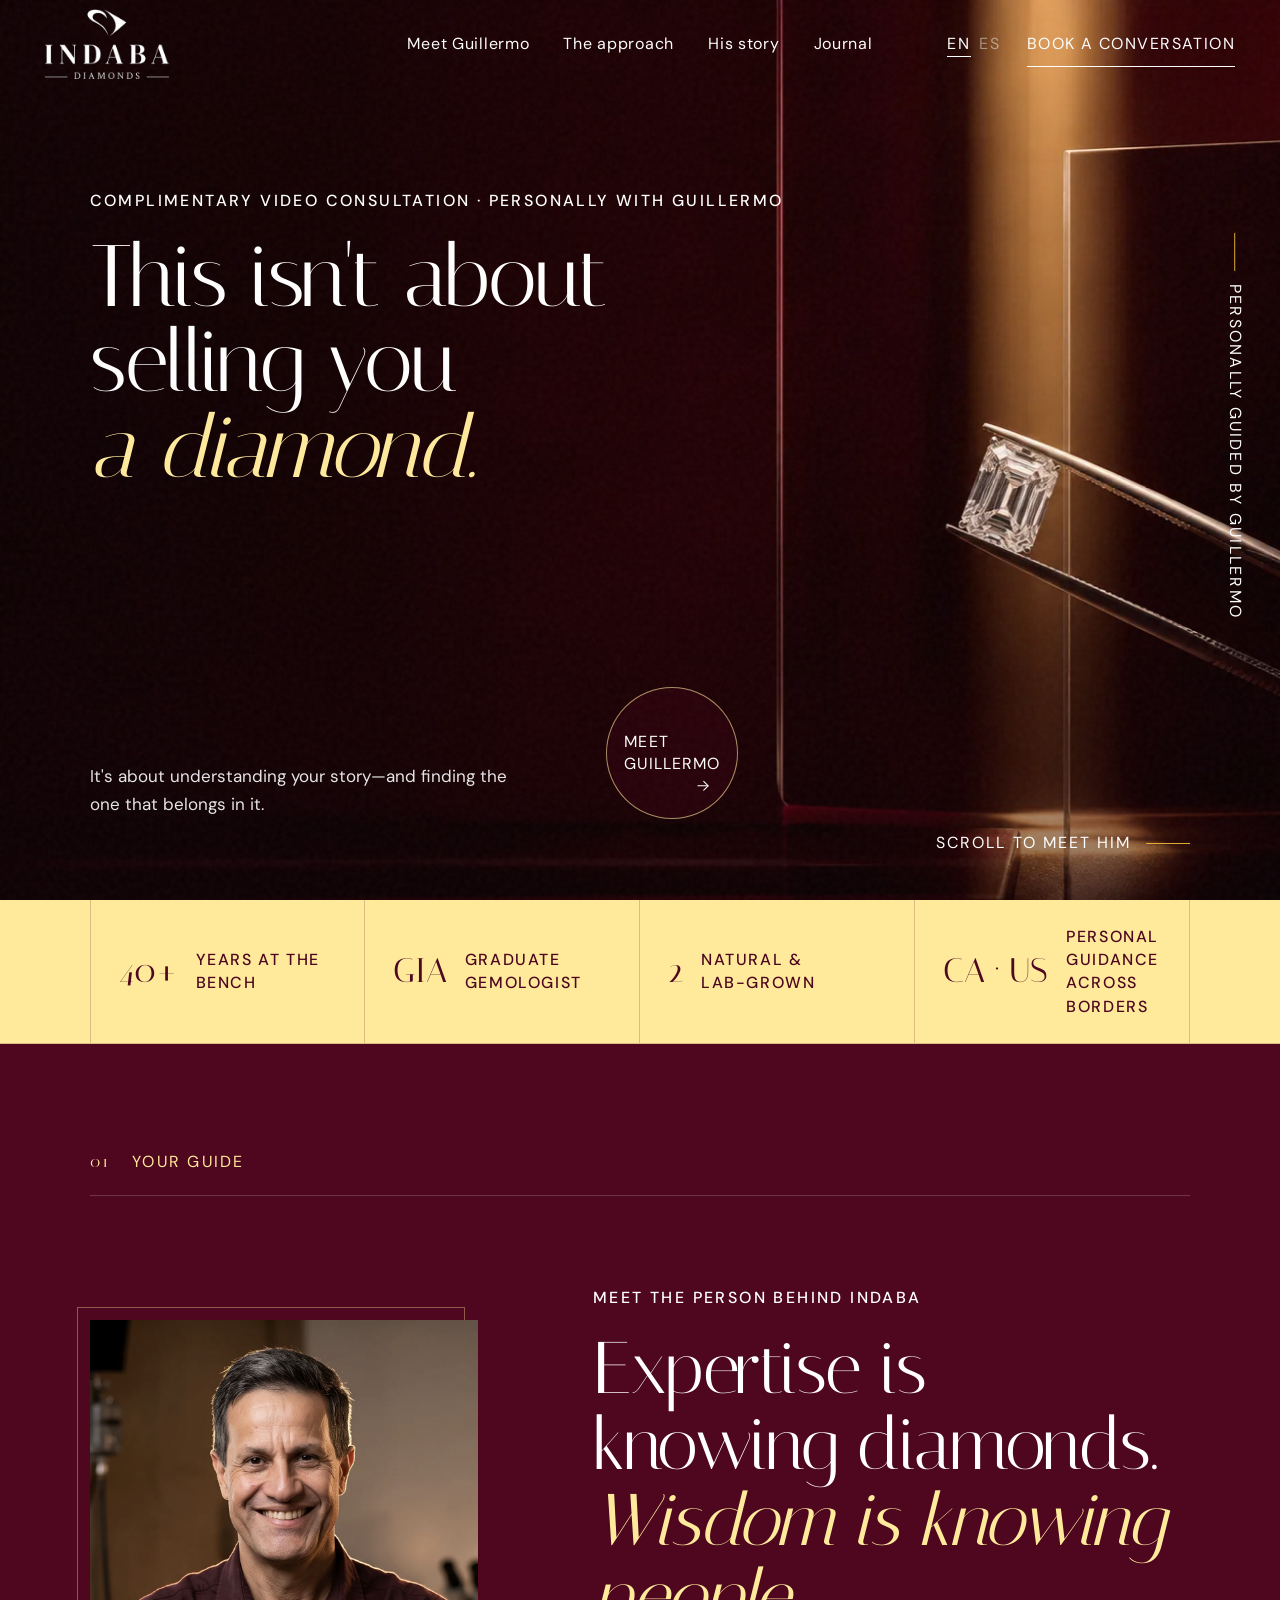
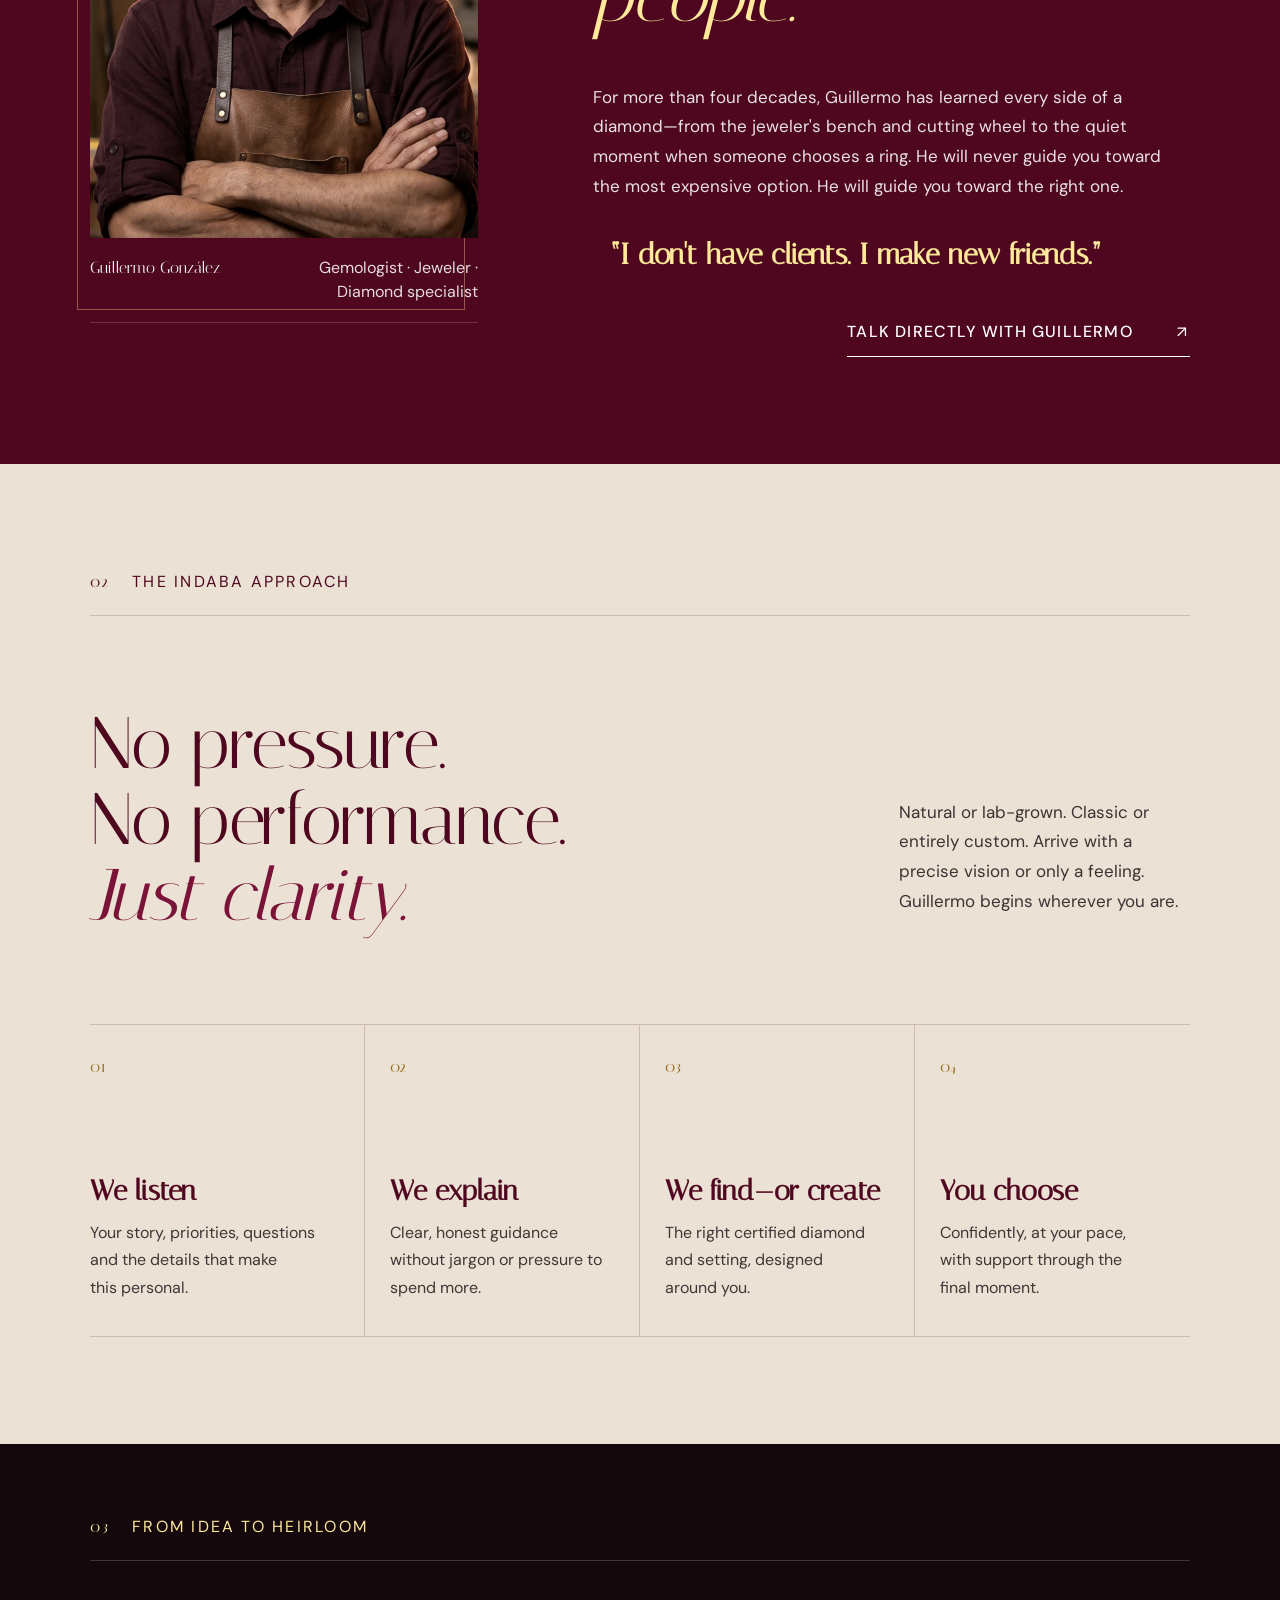
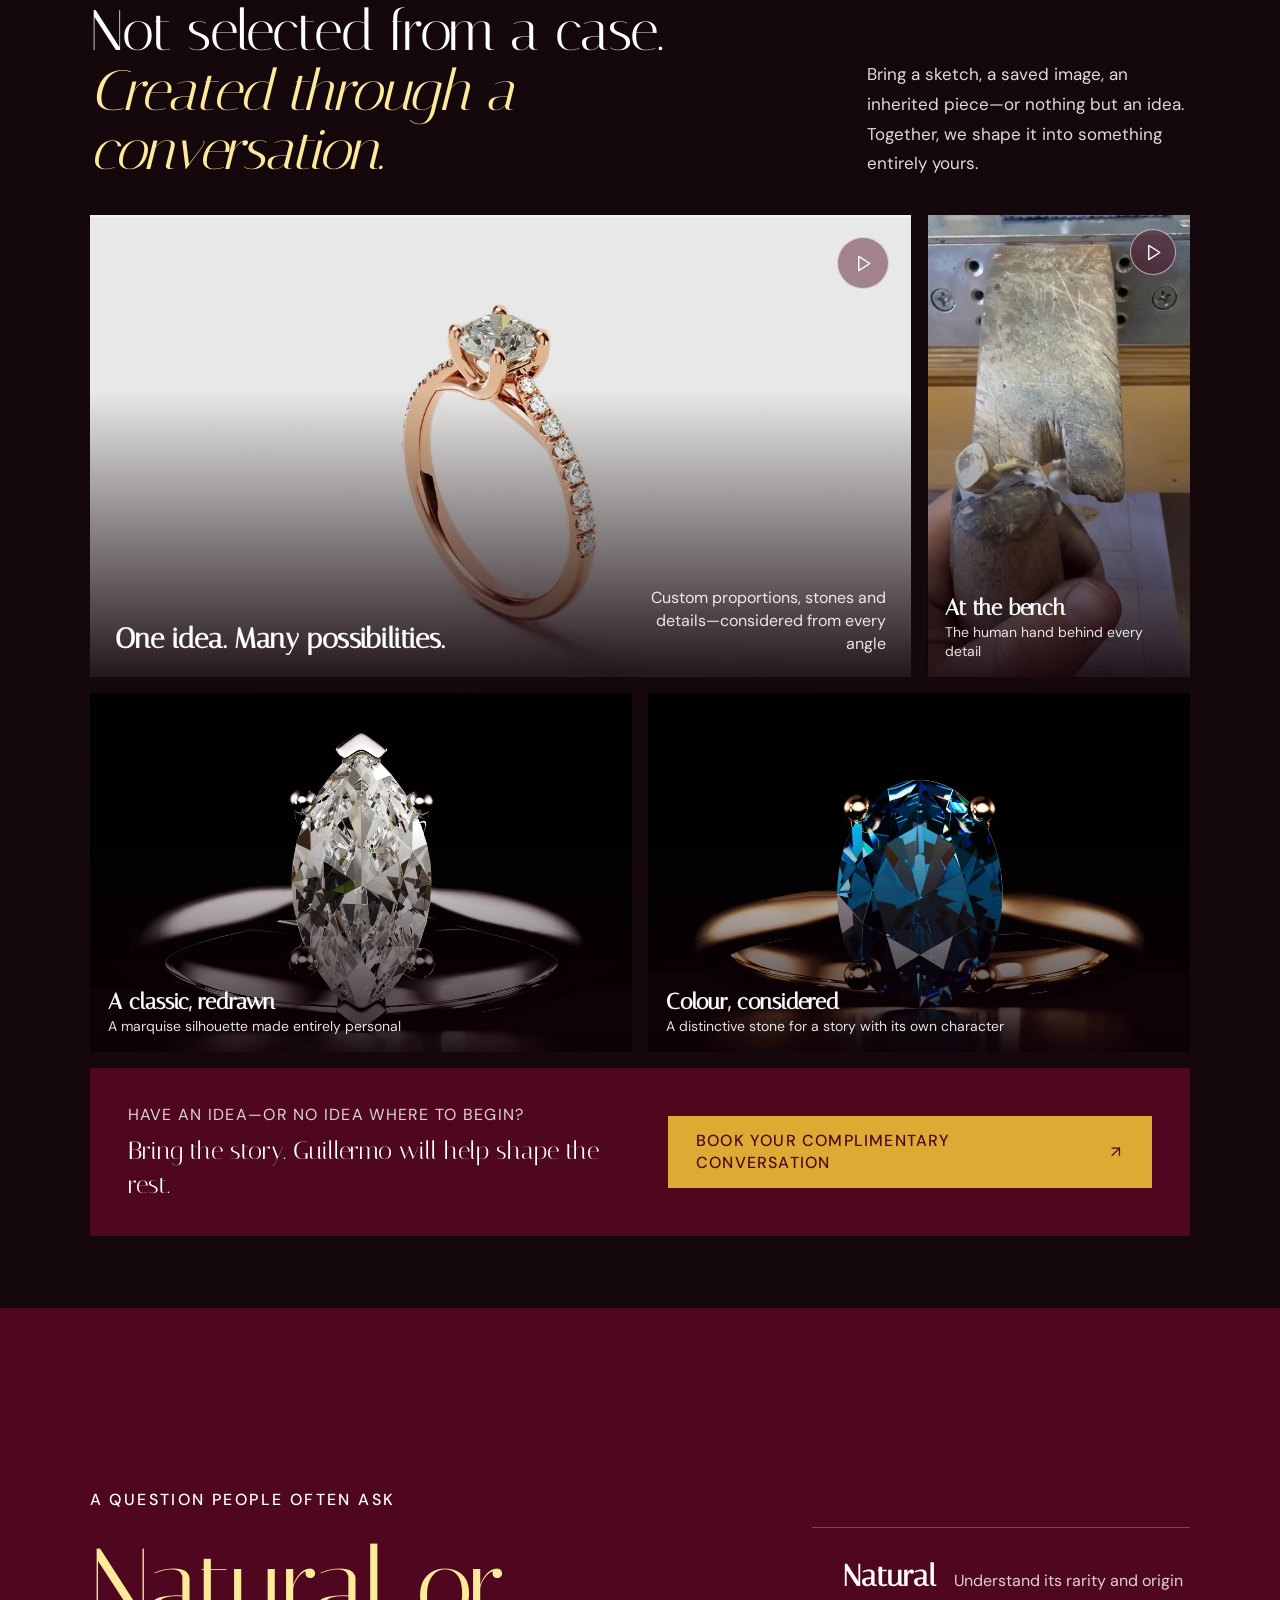
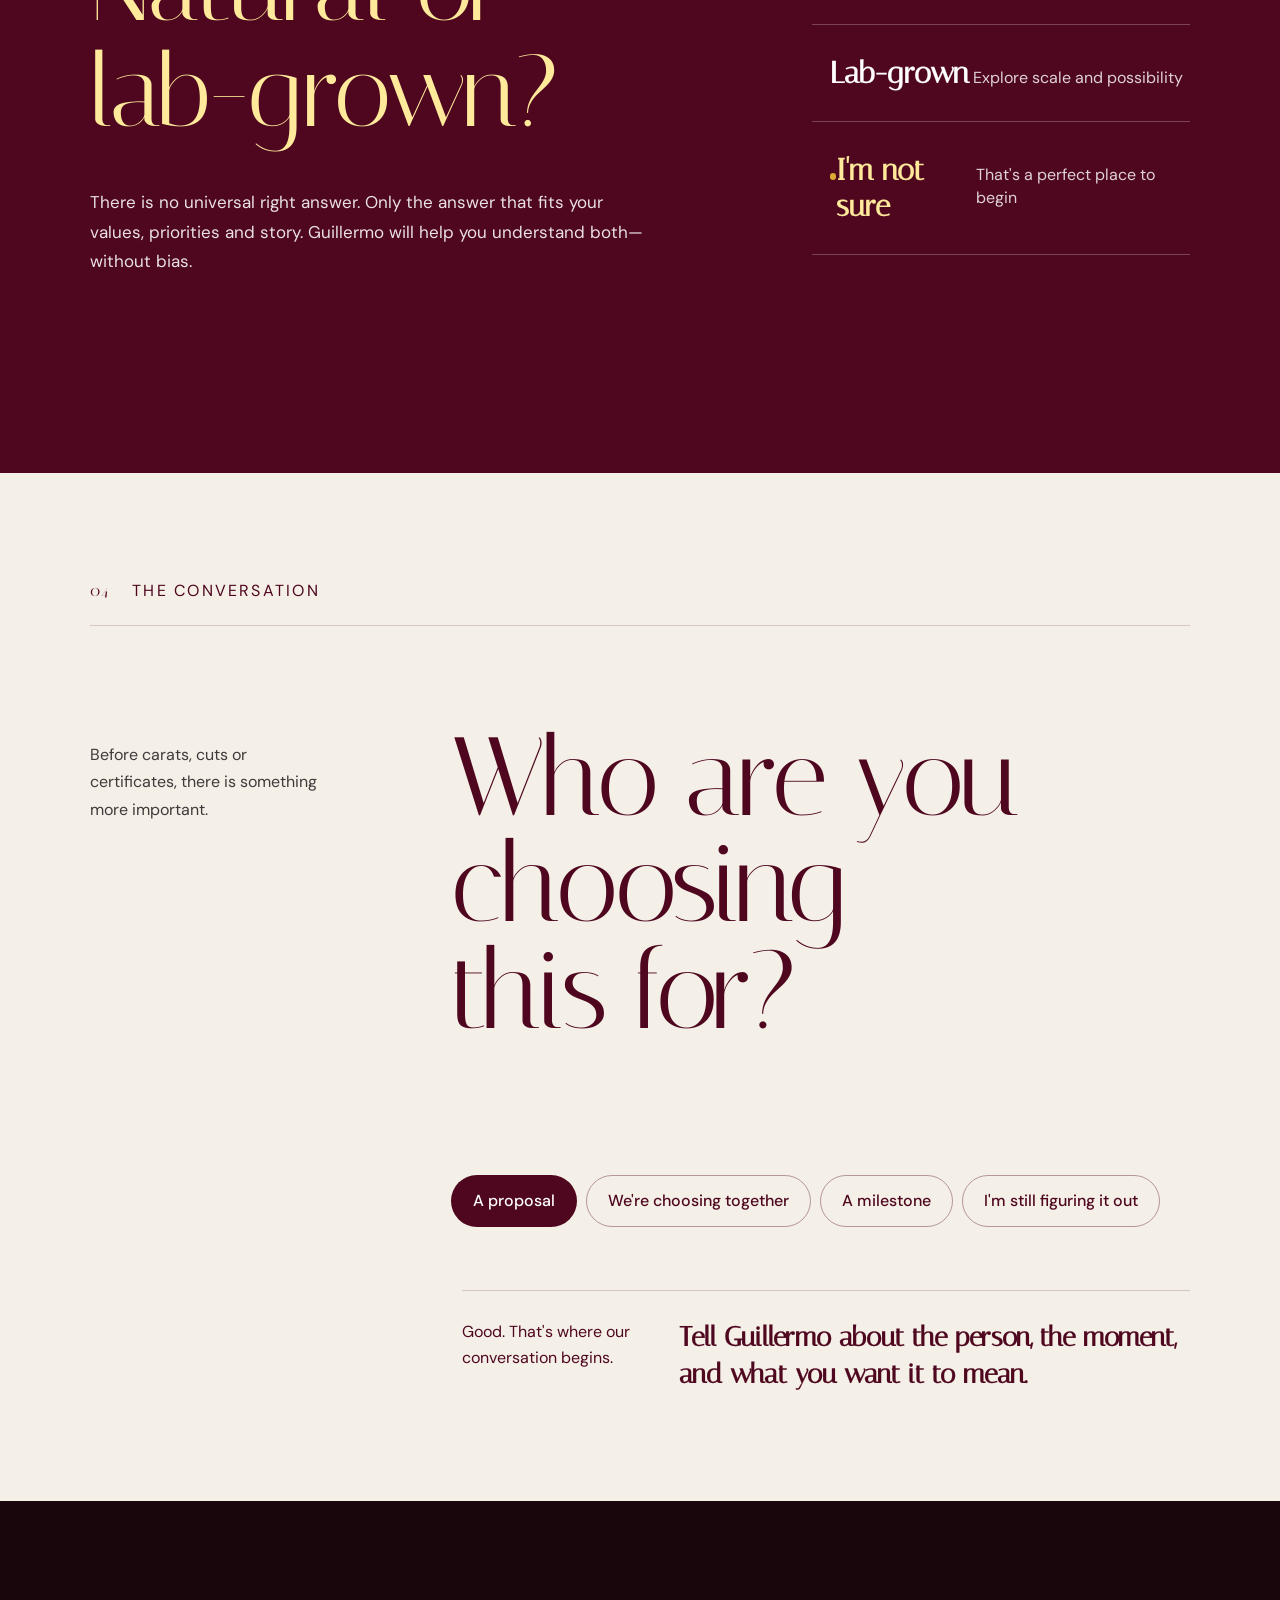
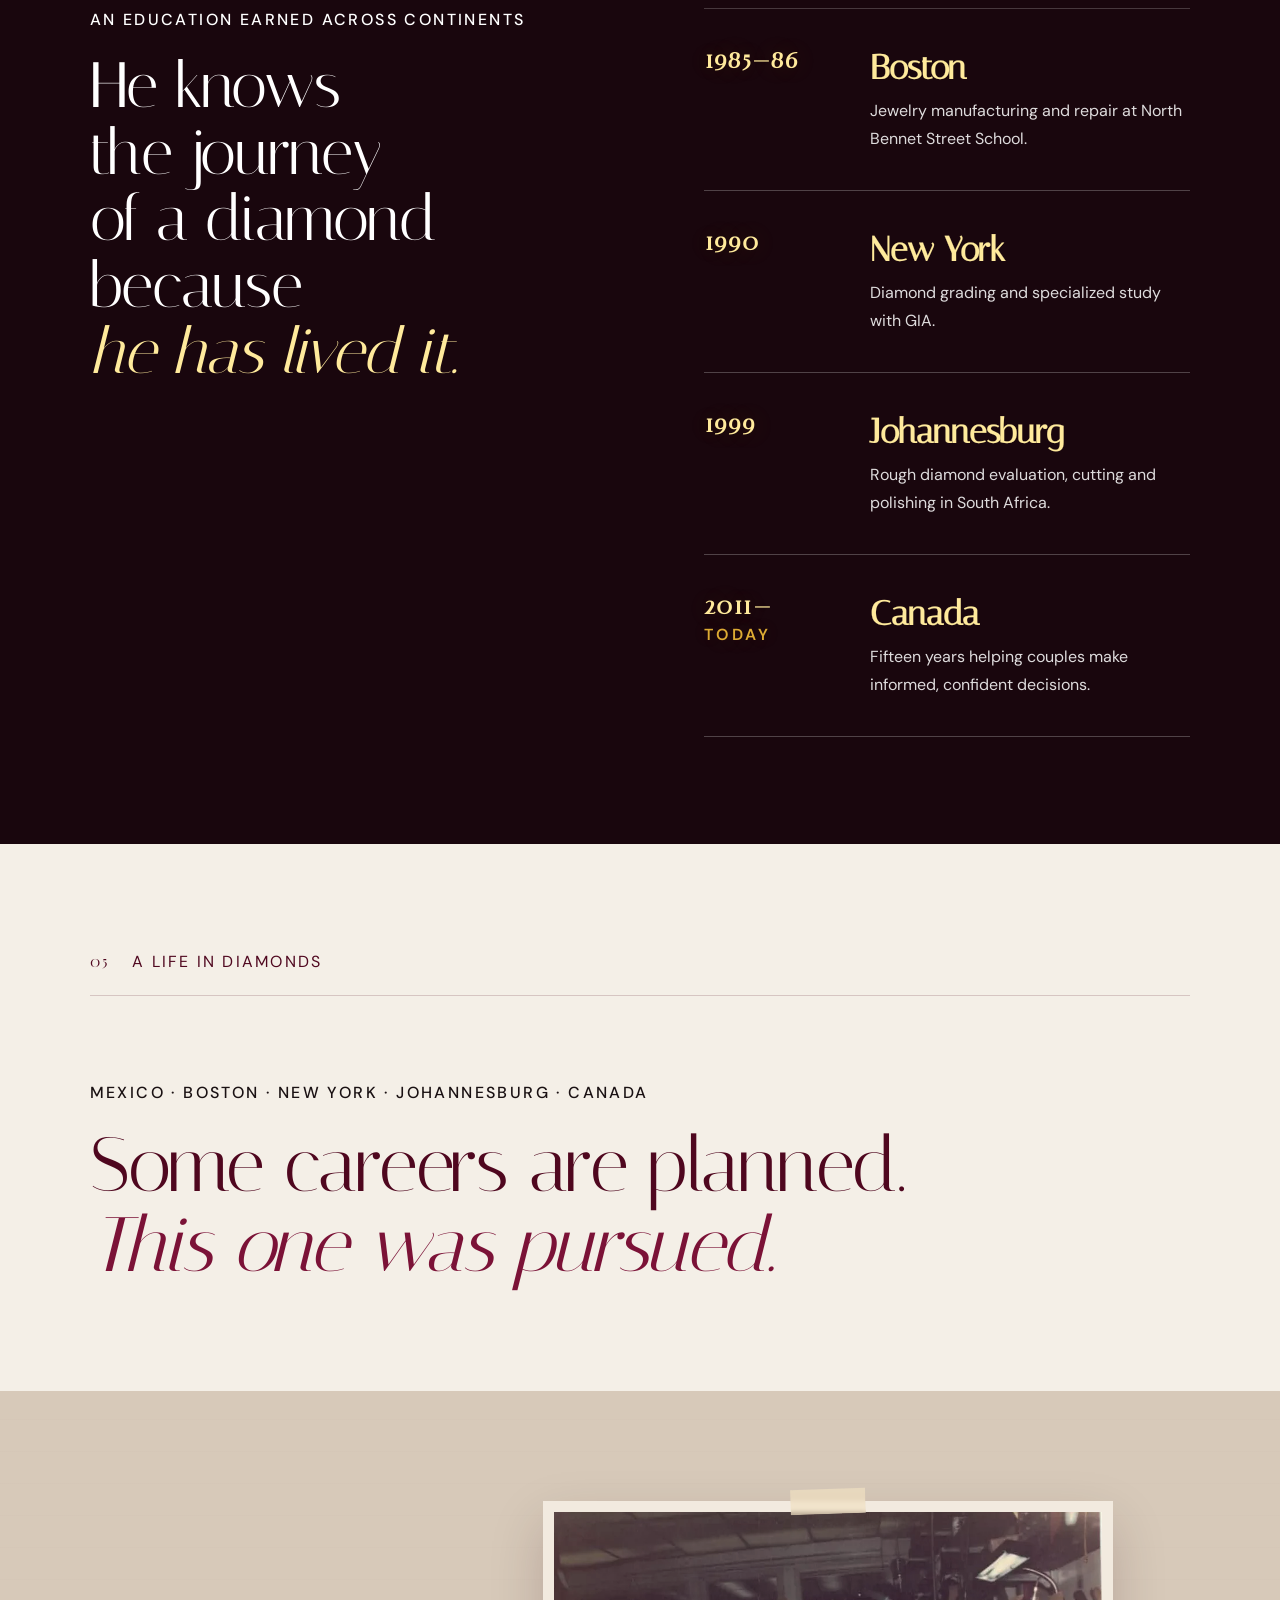
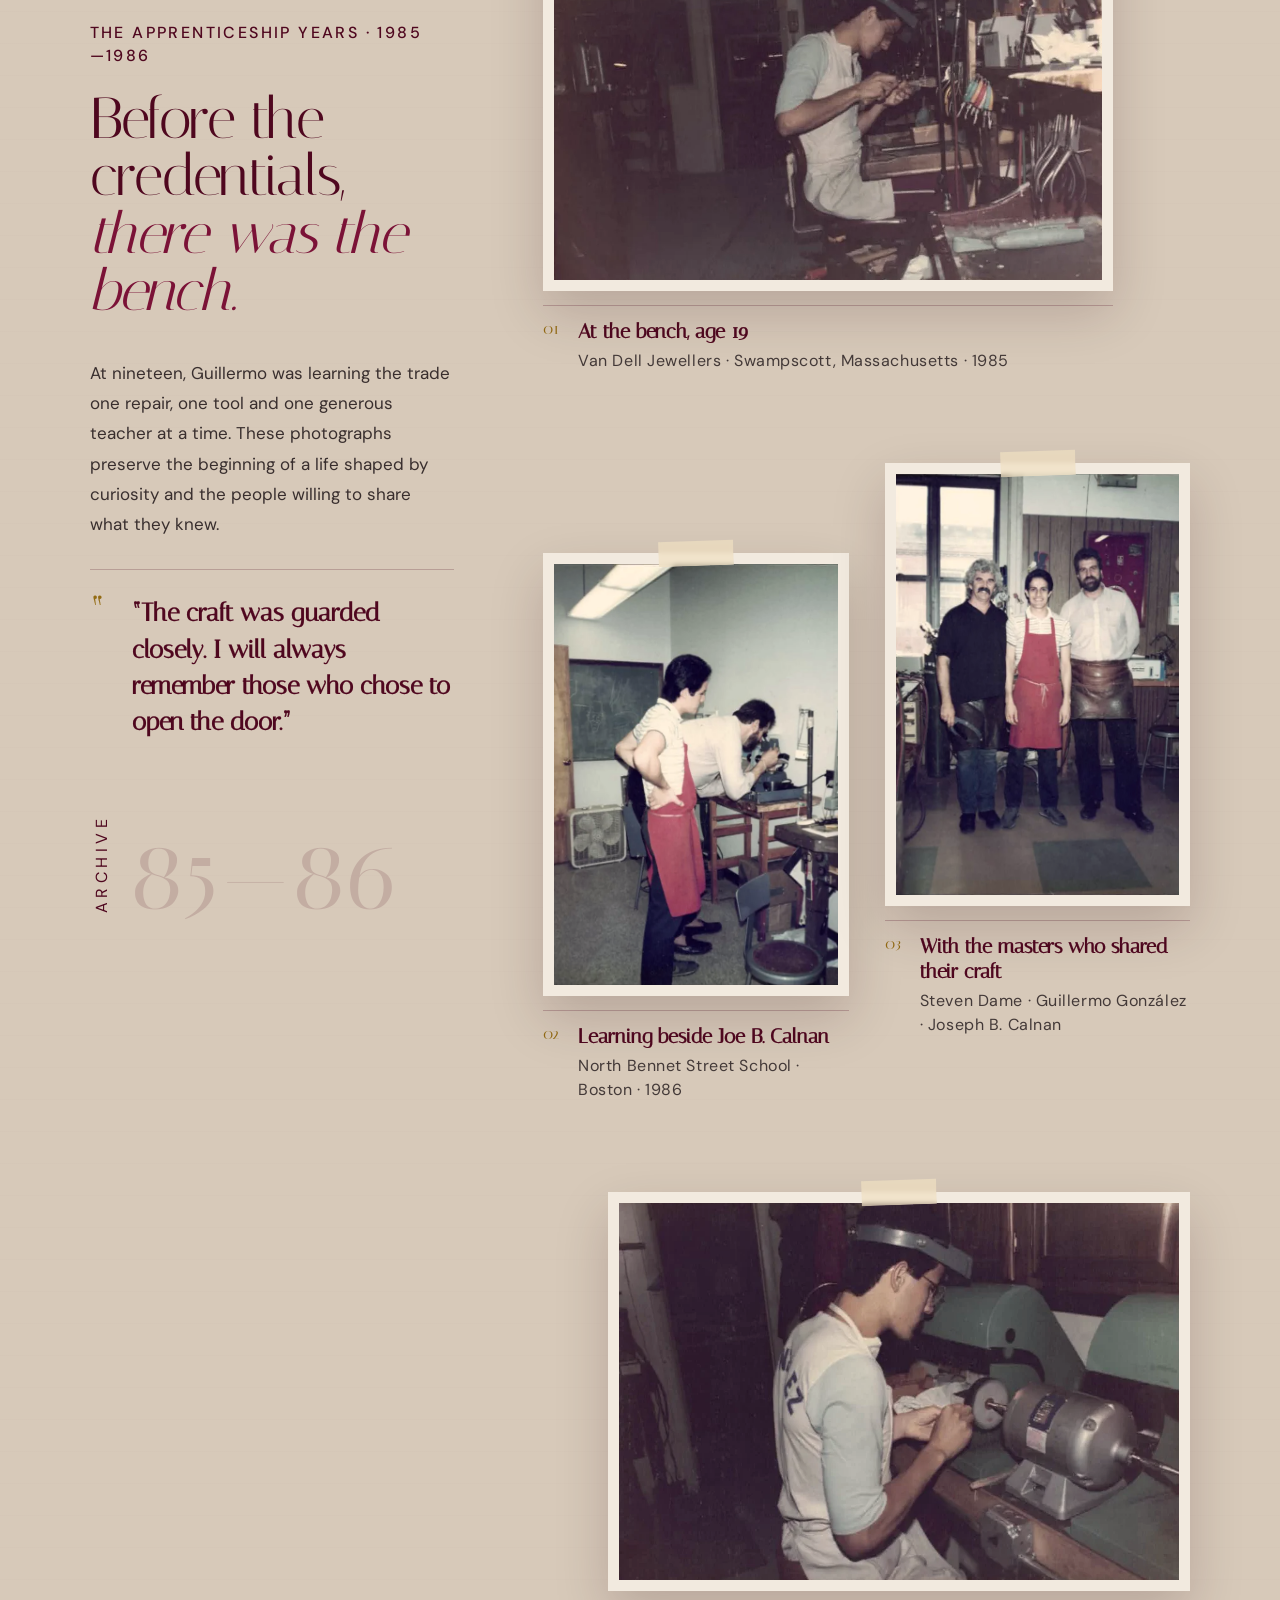
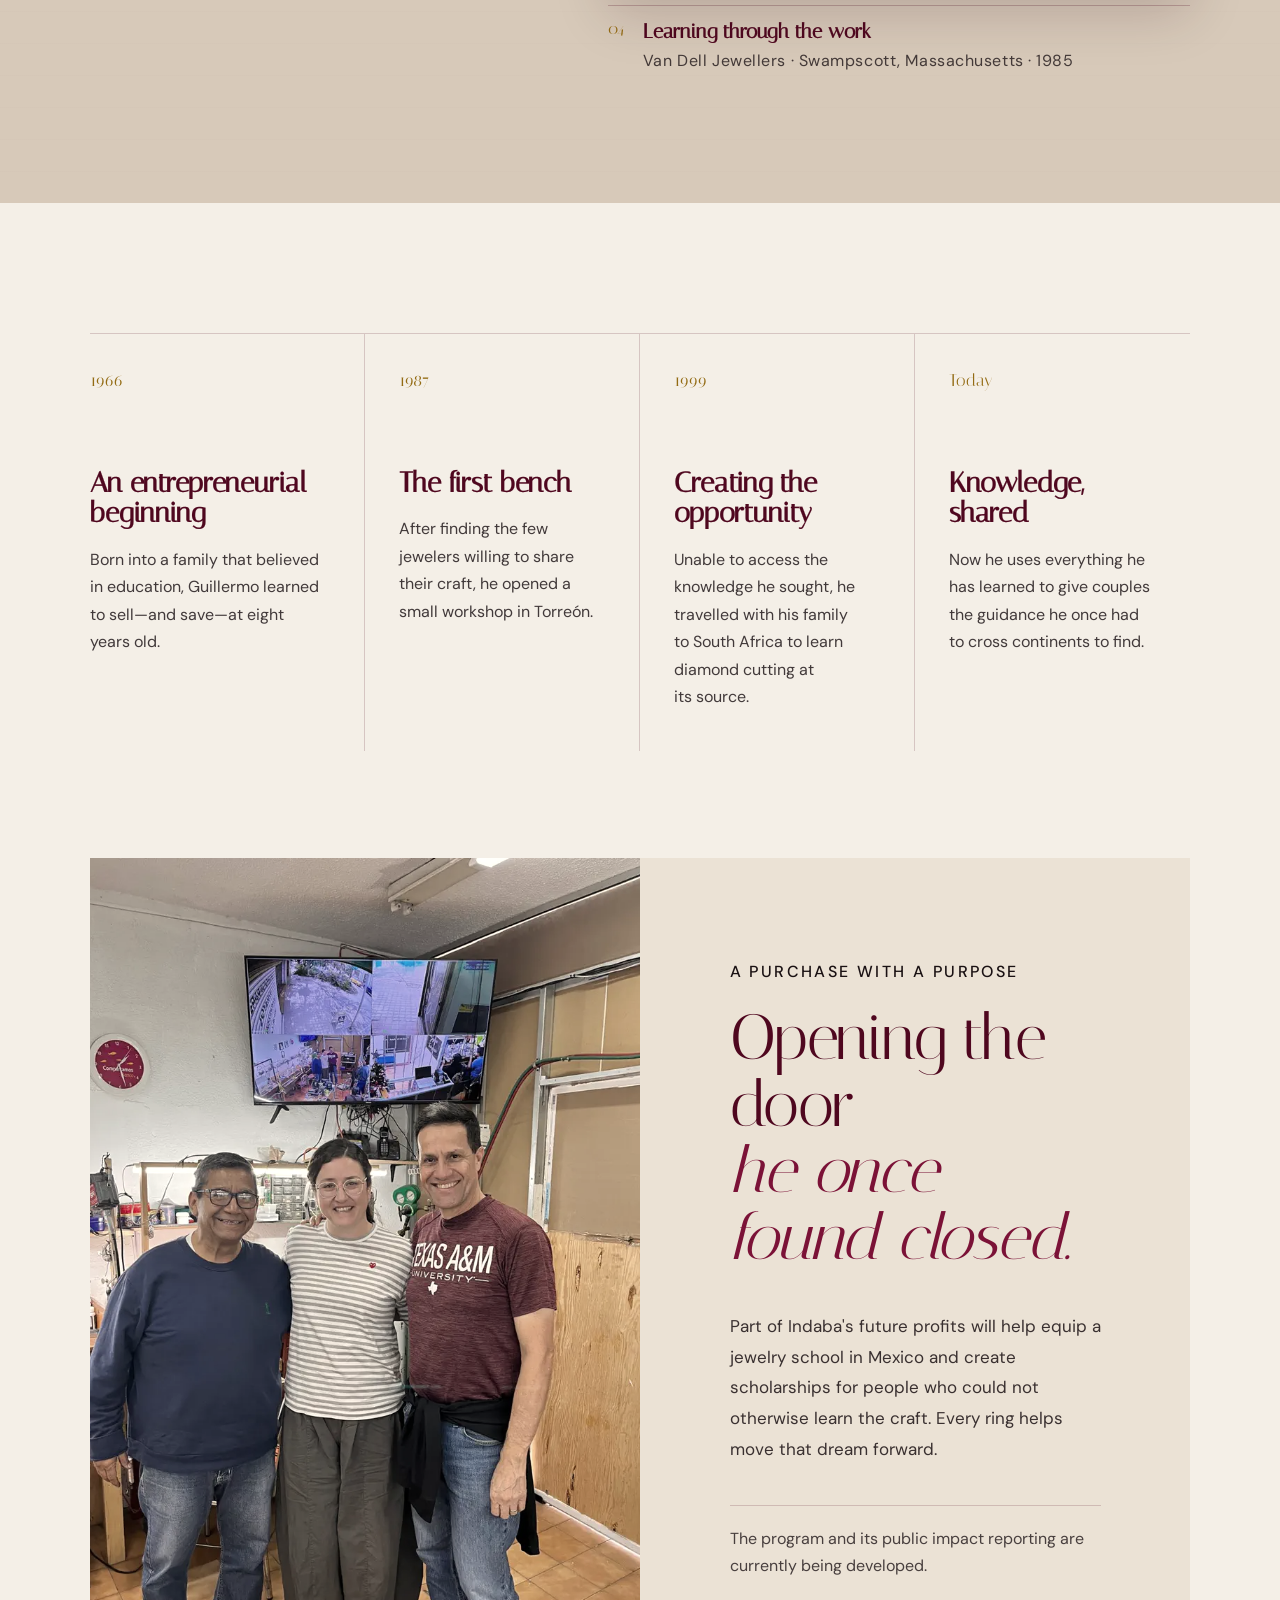
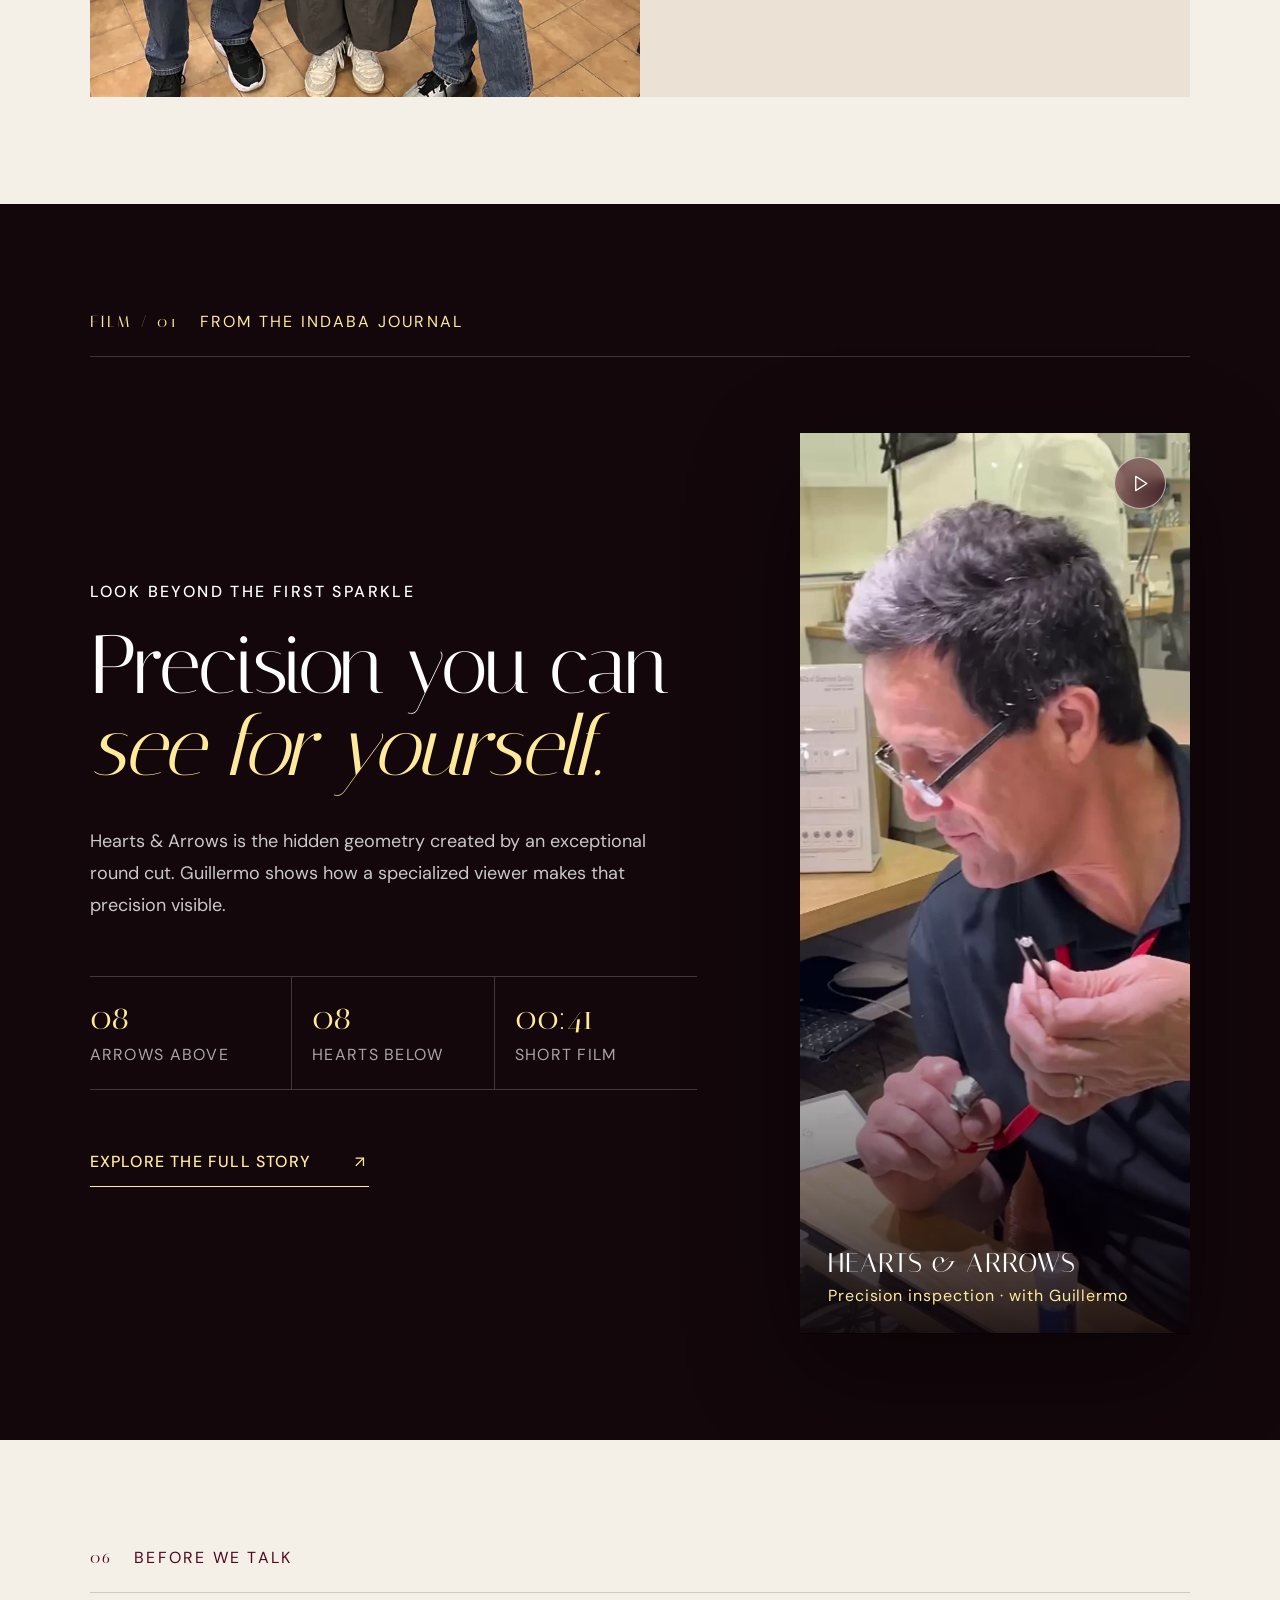
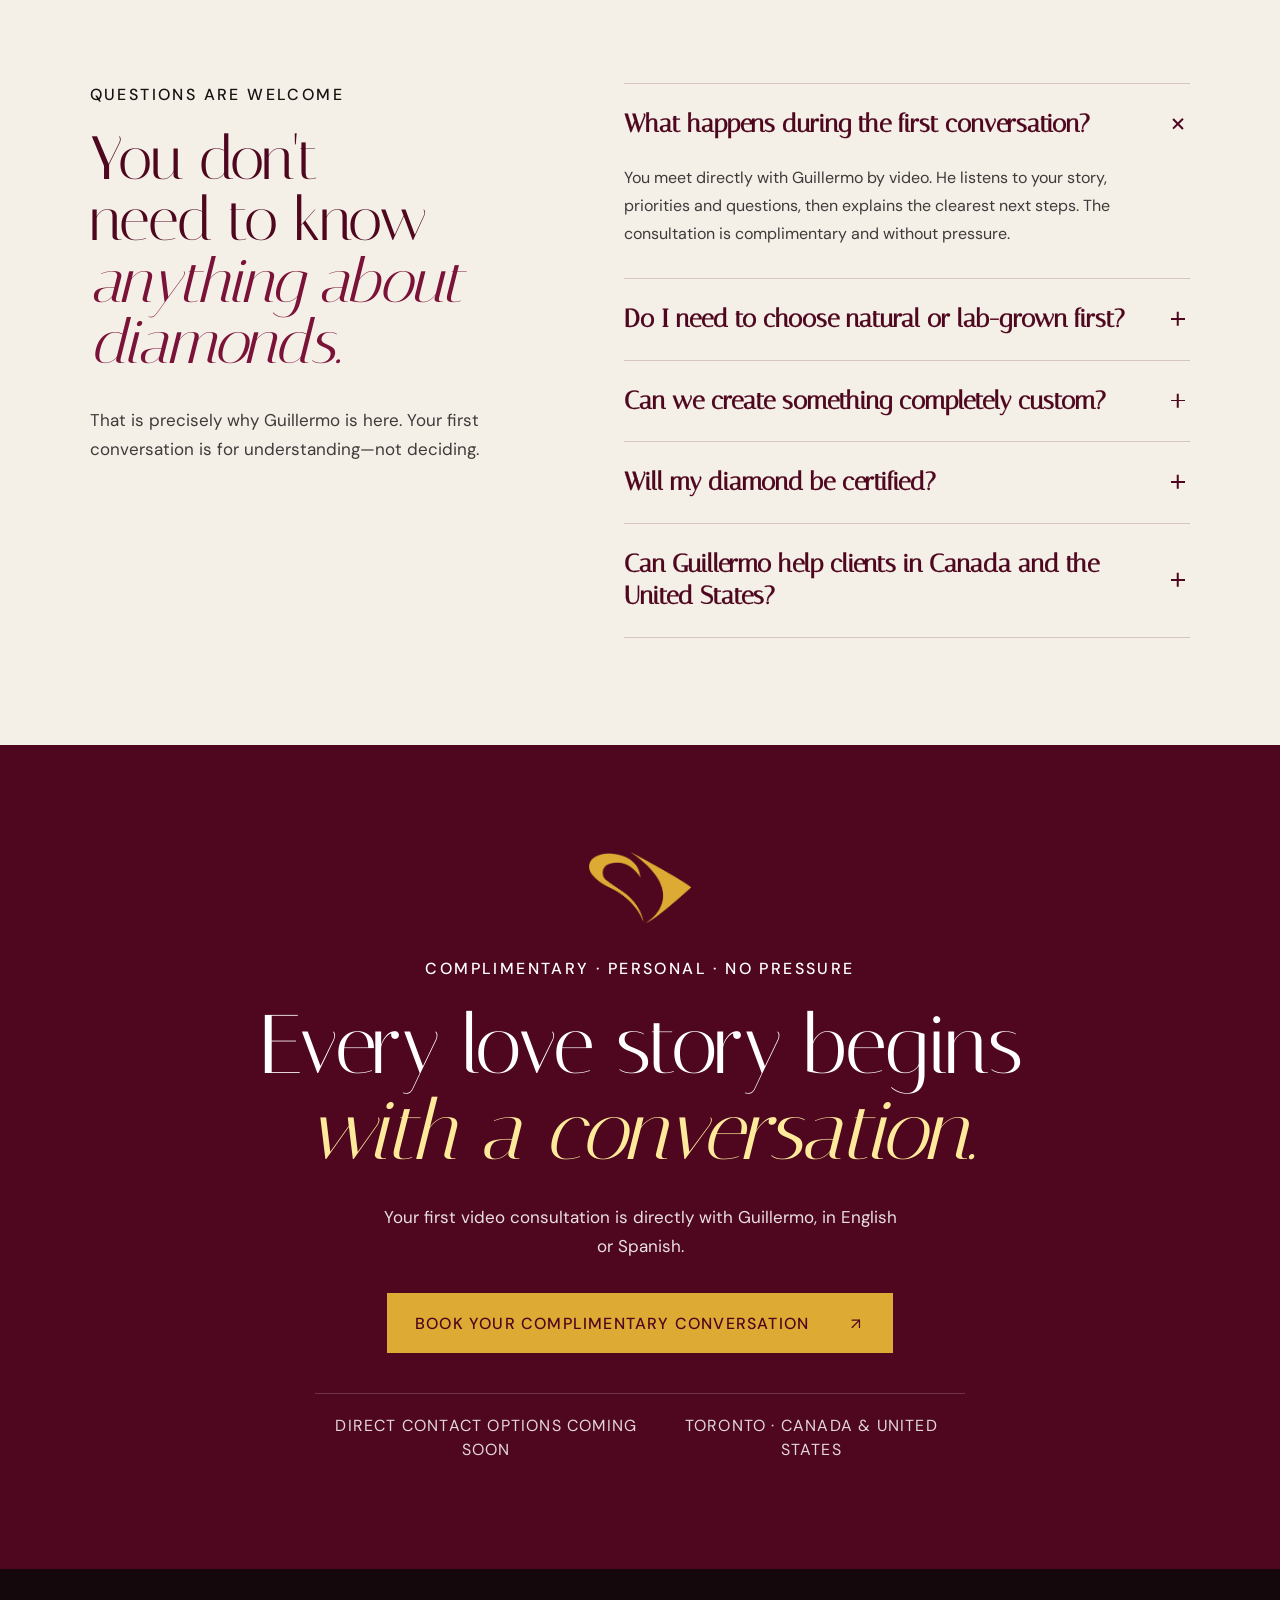
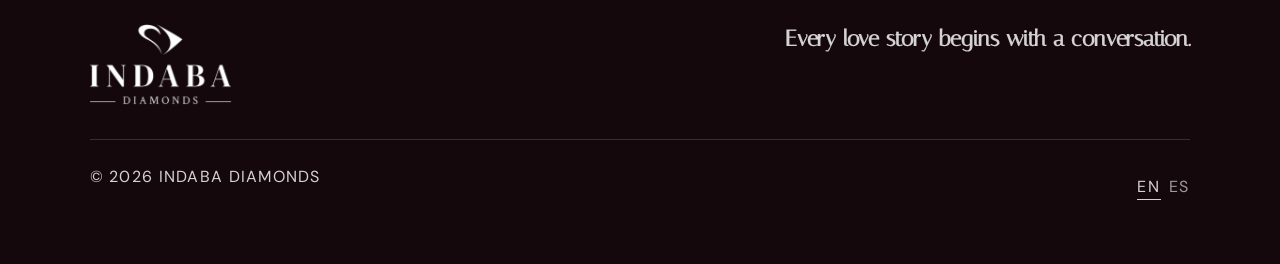
==== commit 427319a9: "Reduce spotlight video height on mobile" ====
--- a/index.html
+++ b/index.html
@@ -21,7 +21,7 @@
     <title>Indaba Diamonds — Every love story begins with a conversation</title>
     <link rel="preload" href="assets/images/diamond-editorial.webp" as="image" type="image/webp" fetchpriority="high" />
     <link rel="preload" href="assets/fonts/italiana-latin-400.woff2" as="font" type="font/woff2" crossorigin />
-    <link rel="stylesheet" href="styles.css?v=20260806-1" />
+    <link rel="stylesheet" href="styles.css?v=20260806-2" />
     <script type="application/ld+json">
       {
         "@context": "https://schema.org",
@@ -188,7 +188,7 @@
         </div>
         <div class="media-story">
           <figure class="media-card media-feature reveal">
-            <video src="assets/videos/branded-arrows-showcase.mp4" poster="assets/images/designs/branded-arrows-poster.webp" muted loop playsinline preload="metadata" data-autoplay></video>
+            <video src="assets/videos/branded-arrows-showcase.mp4" poster="assets/images/designs/branded-arrows-poster.webp" muted loop playsinline autoplay preload="metadata" data-autoplay></video>
             <button class="video-toggle" aria-label="Pause custom ring showcase"><i data-lucide="pause"></i></button>
             <figcaption><span data-i18n="mediaVision">One idea. Many possibilities.</span><small data-i18n="mediaVisionSub">Custom proportions, stones and details—considered from every angle</small></figcaption>
           </figure>
--- a/styles.css
+++ b/styles.css
@@ -510,7 +510,8 @@
   .diamond-selector button span { font-size: 27px; }
   .diamond-selector button small { max-width: 145px; text-align: right; }
   .media-story { grid-template-columns: 1fr; }
-  .media-feature { grid-column: auto; aspect-ratio: 4/3; }
+  .media-feature { display: block; width: 100%; grid-column: auto; aspect-ratio: 16/9; }
+  .media-feature video { object-fit: cover; }
   .media-stack { display: grid; grid-column: auto; gap: 16px; }
   .media-process, .media-diamond, .media-finished { grid-column: auto; grid-row: auto; height: auto; }
   .media-process { aspect-ratio: 480/848; }
@@ -551,7 +552,7 @@
   .spotlight-layout { min-height: 0; grid-template-columns: 1fr; gap: 55px; }
   .spotlight-copy h2 { font-size: clamp(46px,12vw,64px); }
   .spotlight-deck { font-size: 17px; }
-  .spotlight-media { width: min(100%,500px); justify-self: center; }
+  .spotlight-media { width: min(100%,500px); justify-self: center; aspect-ratio: 4/5; }
   .journal-heading { padding: 70px 0 50px; }
   .journal-heading h2 { font-size: clamp(42px,12vw,58px); }
   .journal-filters { flex-wrap: nowrap; margin: 0 -24px; padding: 0 24px 25px; overflow-x: auto; scrollbar-width: none; }
